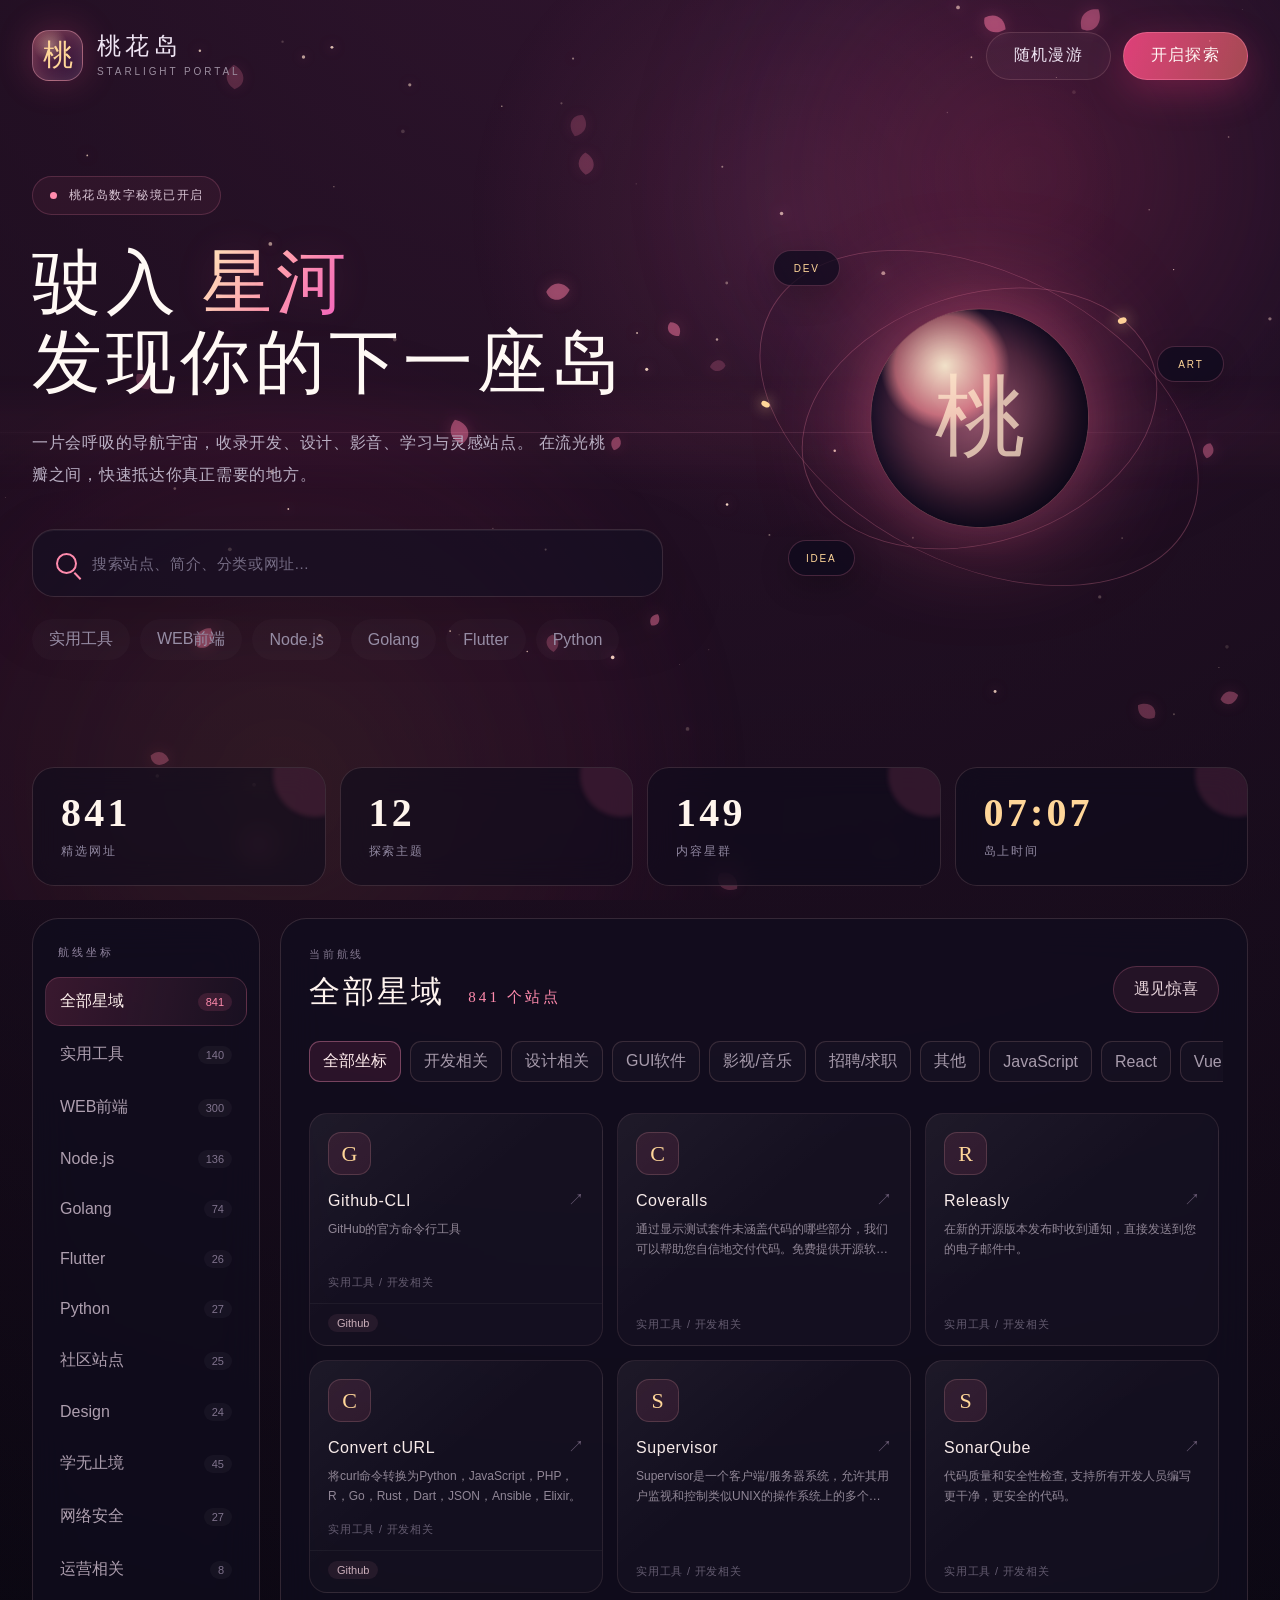
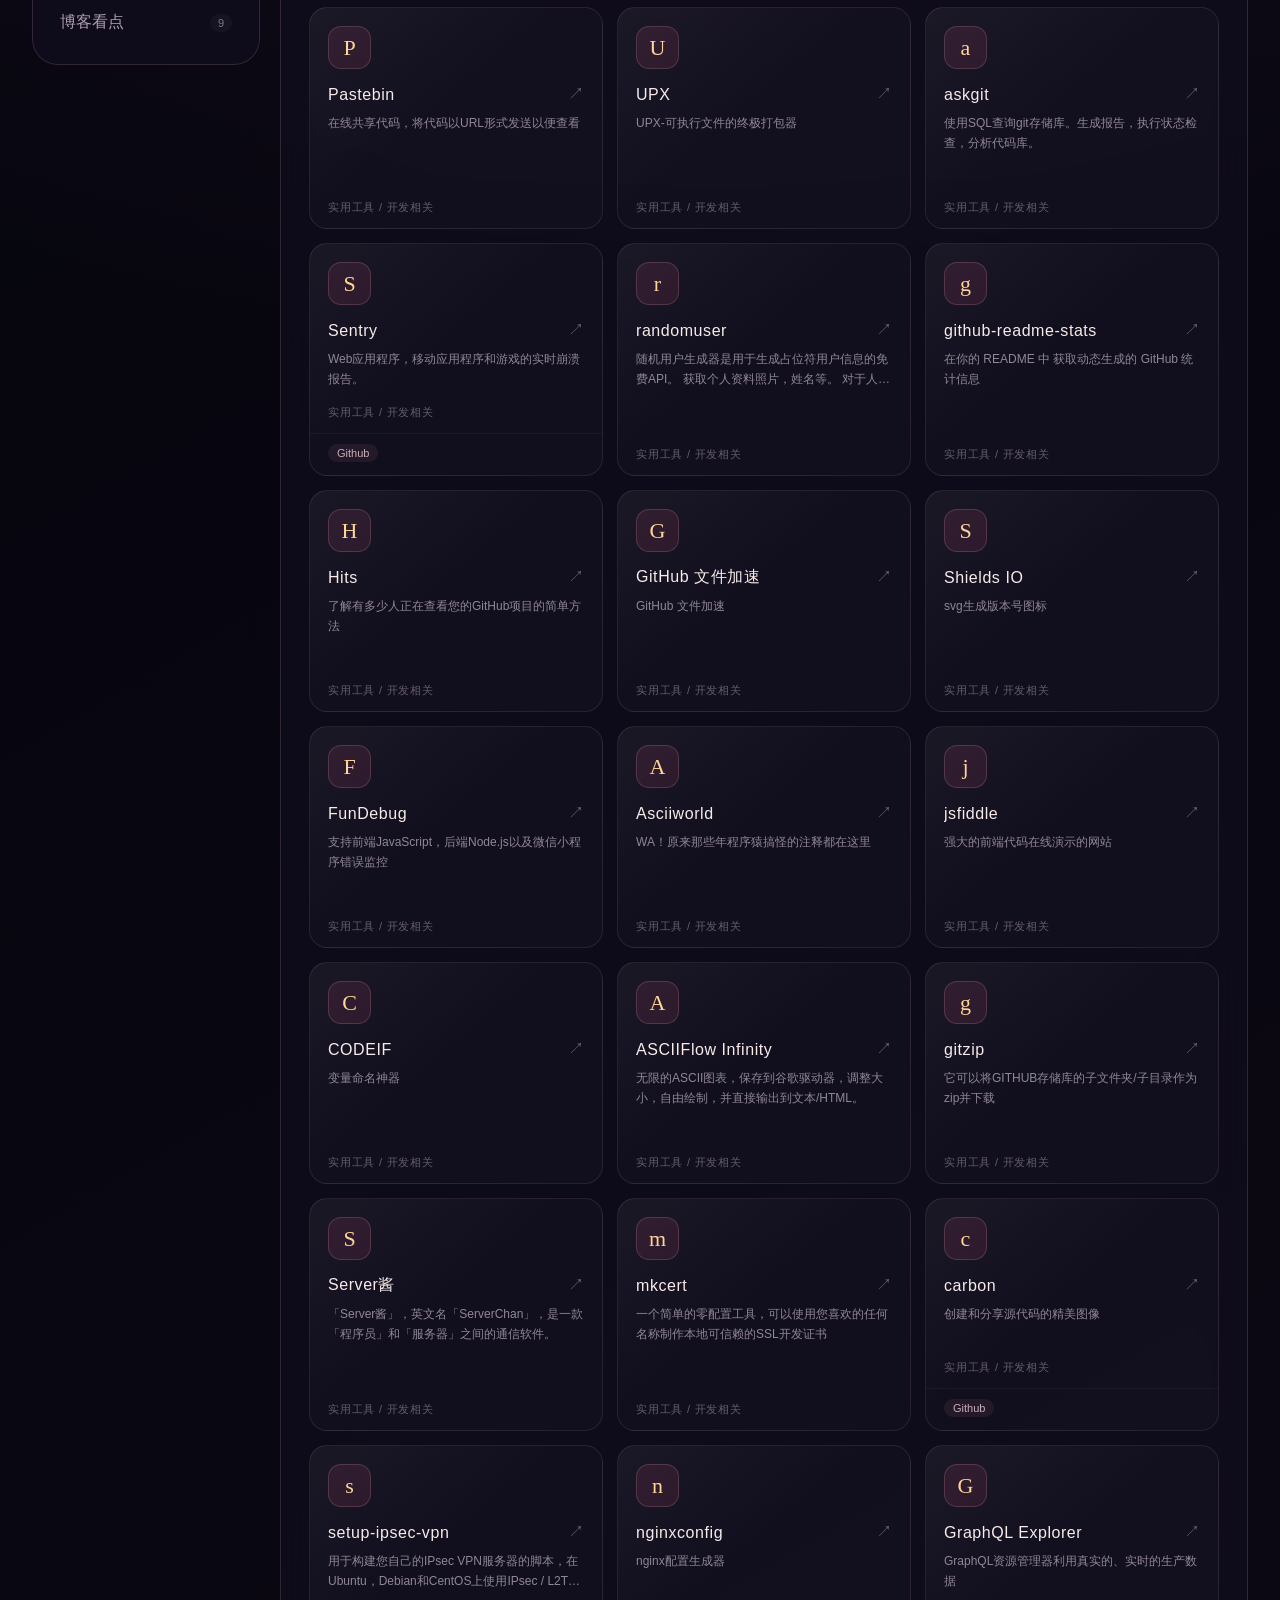
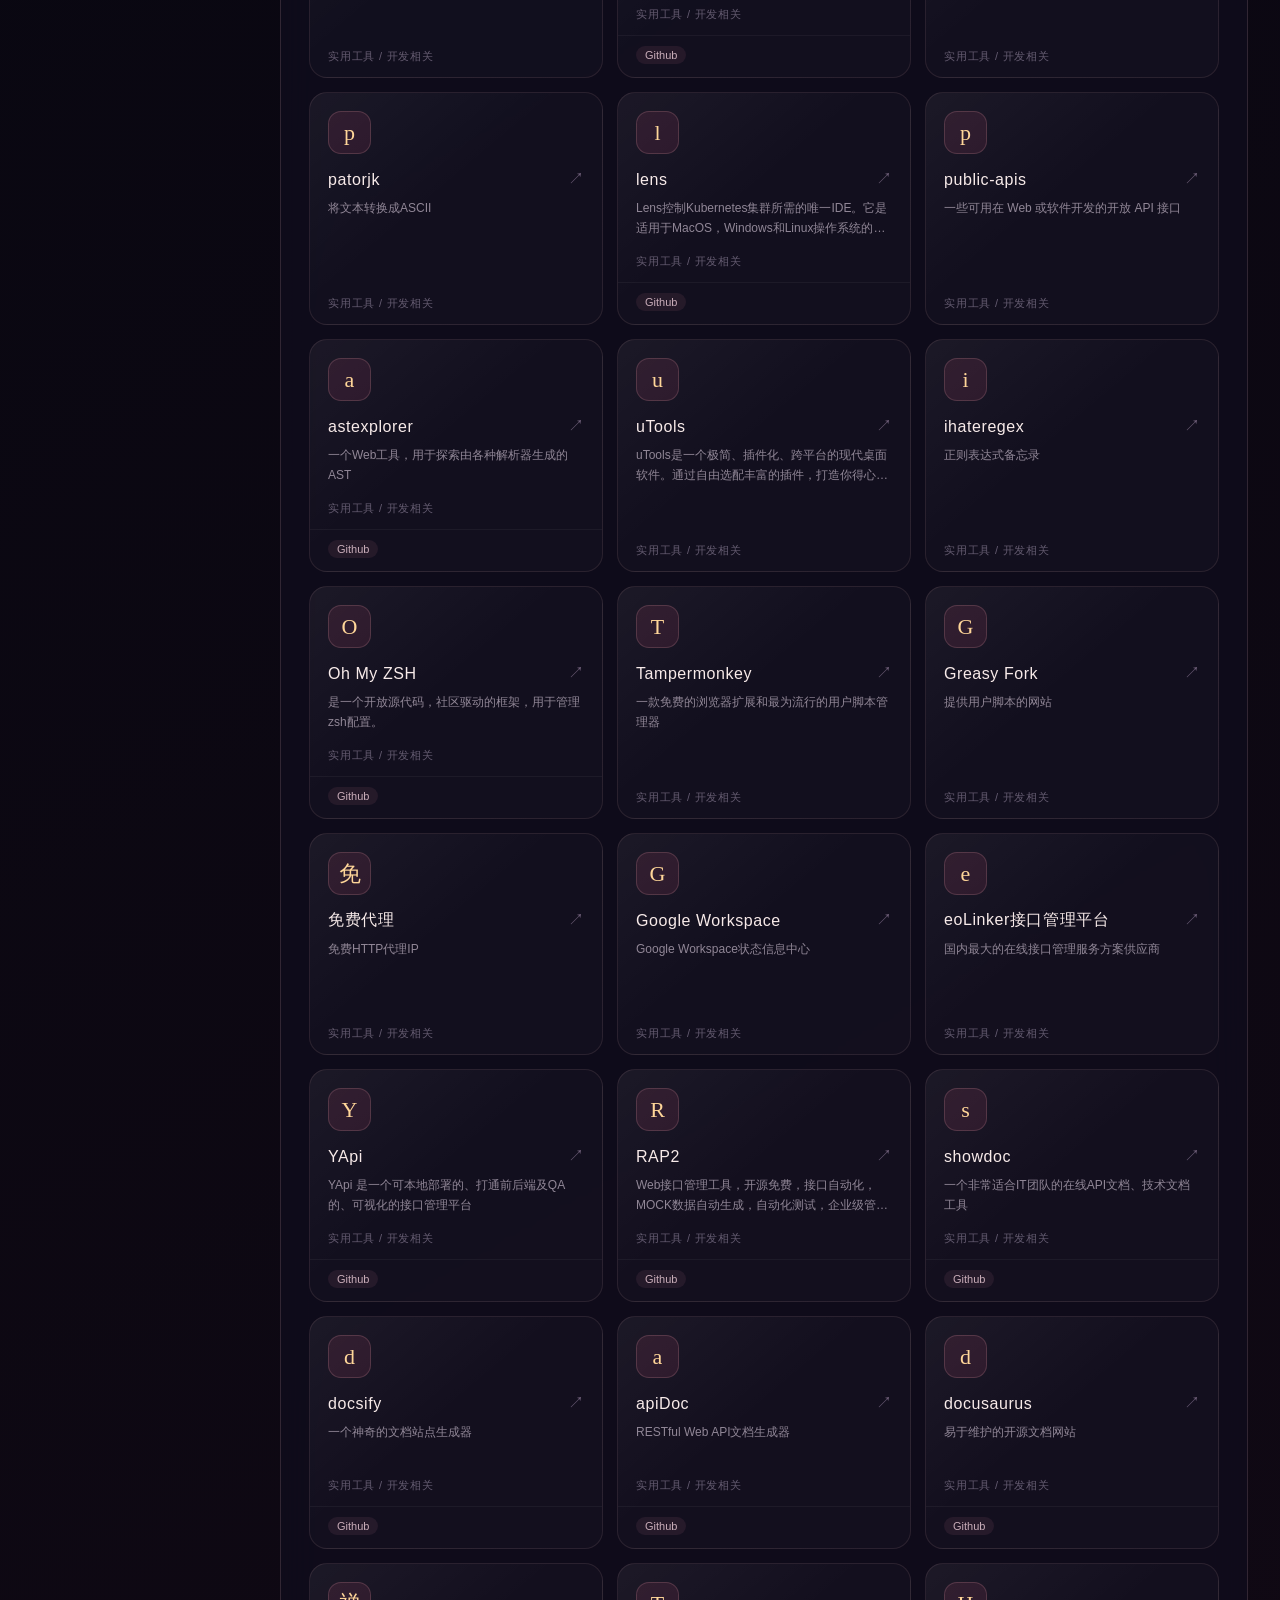
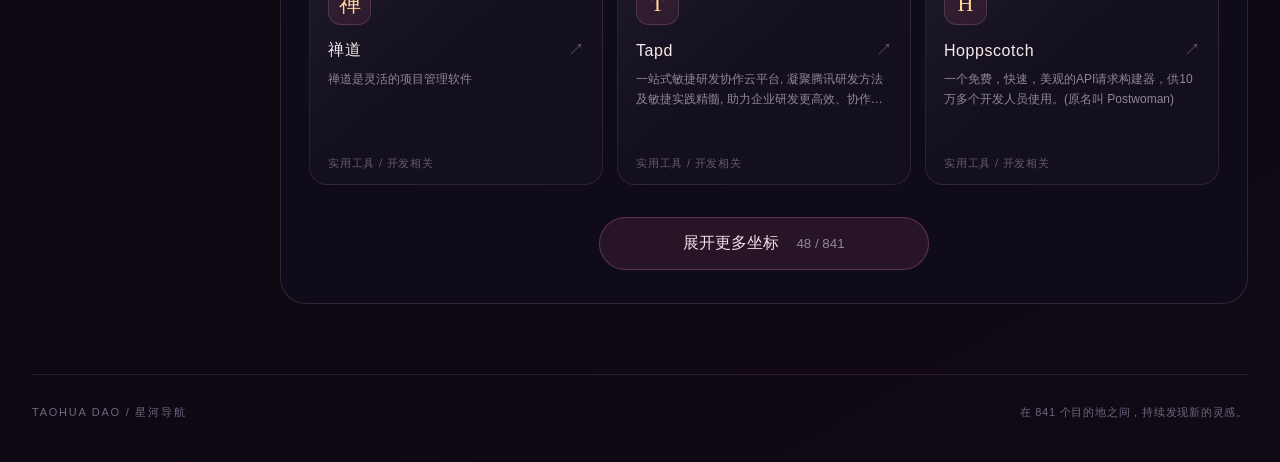
==== index.html @ 5e4d179e "deploy: publish immersive taohuadao portal" ====
<!doctype html>
<html lang="zh-CN" data-critters-container>
<head>
  <meta charset="utf-8">
  <base href="./">
  <meta http-equiv="X-UA-Compatible" content="IE=edge, chrome=1">
  <meta name="viewport" content="width=device-width, initial-scale=1, viewport-fit=cover">
  <meta name="theme-color" content="#080711">
  <meta name="author" content="Taohua Dao">
  
  <!-- https://github.com/xjh22222228/nav -->
  <title>桃花岛 | 星河导航</title>
  <meta name="description" content="桃花岛星河导航，穿行于精选工具、设计灵感、学习资源与数字生活目的地。">
  <meta name="keywords" content="桃花岛,导航,开发工具,设计资源,学习资源,网址收藏">
  <link rel="icon" href="assets/logo.png">
  <link rel="apple-touch-icon" href="assets/logo.png">
  
  <!-- nav.headerContent -->
<style>:root{--ink:#080711;--ink-deep:#04040b;--panel:rgba(16, 13, 31, .7);--panel-bright:rgba(29, 19, 47, .76);--line:rgba(255, 193, 191, .15);--line-bright:rgba(255, 154, 190, .36);--peach:#ff8bad;--peach-hot:#ff4f92;--gold:#ffd699;--mist:#efe5f4;--quiet:#a9a2b8;--cursor-x:62%;--cursor-y:24%}*{box-sizing:border-box;margin:0;padding:0;-webkit-tap-highlight-color:transparent}html{background:var(--ink);scroll-behavior:smooth;-webkit-text-size-adjust:100%}body{min-width:320px;min-height:100vh;overflow-x:hidden;color:var(--mist);background:radial-gradient(circle at 50% -5%,#31152f 0%,transparent 40%),linear-gradient(150deg,var(--ink-deep),var(--ink) 44%,#110914);font-family:Noto Sans SC,Source Han Sans SC,PingFang SC,Microsoft YaHei,sans-serif;-webkit-font-smoothing:antialiased;-moz-osx-font-smoothing:grayscale}body:before{content:"";z-index:0;position:fixed;inset:0;pointer-events:none;background:radial-gradient(480px circle at var(--cursor-x) var(--cursor-y),rgba(255,106,164,.12),transparent 68%);transition:background-position .12s linear}a{color:inherit;text-decoration:none}a:focus-visible{outline:2px solid var(--peach);outline-offset:3px}app-xiejiahe{display:block}.boot-screen{position:fixed;inset:0;display:grid;place-content:center;gap:22px;text-align:center;color:var(--quiet);background:var(--ink)}.boot-orbit{width:62px;height:62px;margin:auto;border:1px solid rgba(255,139,173,.25);border-top-color:var(--peach);border-radius:50%;animation:revolve 1.2s linear infinite}@keyframes revolve{to{transform:rotate(360deg)}}@media (prefers-reduced-motion: reduce){*,*:before,*:after{scroll-behavior:auto!important;animation-duration:.001ms!important;animation-iteration-count:1!important;transition-duration:.001ms!important}}</style><link rel="stylesheet" href="styles.9b6fb2ff879ca05e.css" media="print" onload="this.media='all'"><noscript><link rel="stylesheet" href="styles.9b6fb2ff879ca05e.css"></noscript></head>
<body>
  <app-xiejiahe>
    <div class="boot-screen">
      <span class="boot-orbit"></span>
      <p>正在抵达桃花岛...</p>
    </div>
    <style>
  @keyframes r {
    0% { transform: rotate(0deg); } 100% { transform: rotate(45deg); }
  }
  svg.gear {
    margin-bottom: 15px;
    animation: r .5s infinite linear;
  }
</style>
<div style="position: fixed;top: 0;left: 0;right: 0;bottom: 0;text-align: center;display: flex;justify-content: center;align-items: center;font-size: 14px; flex-direction: column;background: linear-gradient(45deg,#222428,#444856);">
  <svg class="gear" style="width:64px" xmlns="http://www.w3.org/2000/svg" viewBox="0 0 100 100"><path id="p" fill="#fdb" d="M94.1 58.8c.6-2.8.9-5.8.9-8.8s-.3-6-.9-8.8l-11.7-.4c-.7-2.6-1.7-5-3-7.3l8-8.5c-3.3-4.9-7.5-9.2-12.5-12.5l-8.5 8c-2.3-1.3-4.7-2.3-7.3-3l-.3-11.6C56 5.3 53 5 50 5s-6 .3-8.8.9l-.4 11.7c-2.6.7-5 1.7-7.3 3l-8.5-8c-4.9 3.3-9.2 7.5-12.5 12.5l8 8.5c-1.3 2.3-2.3 4.7-3 7.3l-11.6.3C5.3 44 5 47 5 50s.3 6 .9 8.8l11.7.4c.7 2.6 1.7 5 3 7.3l-8 8.5c3.3 4.9 7.5 9.2 12.5 12.5l8.5-8c2.3 1.3 4.7 2.3 7.3 3l.4 11.7c2.7.5 5.7.8 8.7.8s6-.3 8.8-.9l.4-11.7c2.6-.7 5-1.7 7.3-3l8.5 8c4.9-3.3 9.2-7.5 12.5-12.5l-8-8.5c1.3-2.3 2.3-4.7 3-7.3l11.6-.3zM50 66.9c-9.3 0-16.9-7.6-16.9-16.9S40.7 33.1 50 33.1 66.9 40.7 66.9 50 59.3 66.9 50 66.9z"/></svg>
  <div style="color:#6c757d;font-size: 18px;">Loading...</div>
</div>
  </app-xiejiahe>

  <!-- nav.script -->
  
<div data-url="https://github.com/xjh22222228/nav" style="z-index:-1;position:fixed;top:-10000vh;left:-10000vh;">
<h3>Github-CLI</h3><img data-src="https://github.githubassets.com/favicons/favicon.svg" alt="undefined"><p>GitHub的官方命令行工具</p><a href="https://cli.github.com/"></a><a href="https://github.com/cli/cli"></a><h3>Coveralls</h3><img data-src="https://coveralls.io/favicon.png" alt="undefined"><p>通过显示测试套件未涵盖代码的哪些部分，我们可以帮助您自信地交付代码。免费提供开源软件库</p><a href="https://coveralls.io/"></a><h3>Releasly</h3><p>在新的开源版本发布时收到通知，直接发送到您的电子邮件中。</p><a href="https://www.releasly.co/"></a><h3>Convert cURL</h3><p>将curl命令转换为Python，JavaScript，PHP，R，Go，Rust，Dart，JSON，Ansible，Elixir。</p><a href="https://curl.trillworks.com/"></a><a href="https://github.com/NickCarneiro/curlconverter"></a><h3>Supervisor</h3><p>Supervisor是一个客户端/服务器系统，允许其用户监视和控制类似UNIX的操作系统上的多个进程。</p><a href="http://supervisord.org/"></a><h3>SonarQube</h3><img data-src="https://www.sonarqube.org/favicon-152.png" alt="undefined"><p>代码质量和安全性检查, 支持所有开发人员编写更干净，更安全的代码。</p><a href="https://www.sonarqube.org/"></a><h3>Pastebin</h3><img data-src="https://paste.ubuntu.com/favicon.ico" alt="undefined"><p>在线共享代码，将代码以URL形式发送以便查看</p><a href="https://paste.ubuntu.com/"></a><h3>UPX</h3><img data-src="https://avatars2.githubusercontent.com/u/30217756?s=200&amp;v=4" alt="undefined"><p>UPX-可执行文件的终极打包器</p><a href="https://github.com/upx/upx"></a><h3>askgit</h3><img data-src="https://avatars2.githubusercontent.com/u/30217756?s=200&amp;v=4" alt="undefined"><p>使用SQL查询git存储库。生成报告，执行状态检查，分析代码库。</p><a href="https://github.com/augmentable-dev/askgit"></a><h3>Sentry</h3><img data-src="https://avatars3.githubusercontent.com/u/1396951?s=200&amp;v=4" alt="undefined"><p>Web应用程序，移动应用程序和游戏的实时崩溃报告。</p><a href="https://sentry.io/"></a><a href="https://github.com/getsentry"></a><h3>randomuser</h3><img data-src="https://randomuser.me/favicon.ico" alt="undefined"><p>随机用户生成器是用于生成占位符用户信息的免费API。 获取个人资料照片，姓名等。 对于人们来说，就像Lorem Ipsum。</p><a href="https://randomuser.me/"></a><h3>github-readme-stats</h3><img data-src="https://camo.githubusercontent.com/ebfdd465daa90626d0ab0d0fddc0e457c942a392/68747470733a2f2f7265732e636c6f7564696e6172792e636f6d2f616e7572616768617a72612f696d6167652f75706c6f61642f76313539343930383234322f6c6f676f5f636373776d652e737667" alt="undefined"><p>在你的 README 中 获取动态生成的 GitHub 统计信息</p><a href="https://github.com/anuraghazra/github-readme-stats/blob/master/readme_cn.md"></a><h3>Hits</h3><img data-src="https://i.imgur.com/zBEQq4w.png" alt="undefined"><p>了解有多少人正在查看您的GitHub项目的简单方法</p><a href="http://hits.dwyl.io/"></a><h3>GitHub 文件加速</h3><p>GitHub 文件加速</p><a href="https://shrill-pond-3e81.hunsh.workers.dev/"></a><h3>Shields IO</h3><p>svg生成版本号图标</p><a href="https://shields.io/"></a><h3>FunDebug</h3><img data-src="https://www.fundebug.com/favicon.ico" alt="undefined"><p>支持前端JavaScript，后端Node.js以及微信小程序错误监控</p><a href="https://www.fundebug.com/"></a><h3>Asciiworld</h3><img data-src="http://www.asciiworld.com/favicon.ico" alt="undefined"><p>WA！原来那些年程序猿搞怪的注释都在这里</p><a href="http://www.asciiworld.com/"></a><h3>jsfiddle</h3><img data-src="https://jsfiddle.net/img/favicon.png" alt="undefined"><p>强大的前端代码在线演示的网站</p><a href="http://jsfiddle.net/"></a><h3>CODEIF</h3><img data-src="https://user-images.githubusercontent.com/799578/50462941-8075fe80-09c3-11e9-89e7-af0cb7991406.png" alt="undefined"><p>变量命名神器</p><a href="https://unbug.github.io/codelf/"></a><h3>ASCIIFlow Infinity</h3><img data-src="http://asciiflow.com/images/favicon.png" alt="undefined"><p>无限的ASCII图表，保存到谷歌驱动器，调整大小，自由绘制，并直接输出到文本/HTML。</p><a href="http://asciiflow.com/"></a><h3>gitzip</h3><img data-src="https://kinolien.github.io/gitzip/images/gitzip.png" alt="undefined"><p>它可以将GITHUB存储库的子文件夹/子目录作为zip并下载</p><a href="https://kinolien.github.io/gitzip/"></a><h3>Server酱</h3><img data-src="http://sc.ftqq.com/static/image/favlogo.png" alt="undefined"><p>「Server酱」，英文名「ServerChan」，是一款「程序员」和「服务器」之间的通信软件。</p><a href="http://sc.ftqq.com"></a><h3>mkcert</h3><p>一个简单的零配置工具，可以使用您喜欢的任何名称制作本地可信赖的SSL开发证书</p><a href="https://github.com/FiloSottile/mkcert"></a><h3>carbon</h3><img data-src="https://carbon.now.sh/favicon.ico" alt="undefined"><p>创建和分享源代码的精美图像</p><a href="https://carbon.now.sh"></a><a href="https://github.com/dawnlabs/carbon"></a><h3>setup-ipsec-vpn</h3><p>用于构建您自己的IPsec VPN服务器的脚本，在Ubuntu，Debian和CentOS上使用IPsec / L2TP和Cisco IPsec</p><a href="https://github.com/hwdsl2/setup-ipsec-vpn"></a><h3>nginxconfig</h3><img data-src="https://www.digitalocean.com/favicon.ico" alt="undefined"><p>nginx配置生成器</p><a href="https://www.digitalocean.com/community/tools/nginx#?"></a><a href="https://github.com/digitalocean/nginxconfig.io"></a><h3>GraphQL Explorer</h3><p>GraphQL资源管理器利用真实的、实时的生产数据</p><a href="https://developer.github.com/v4/explorer/"></a><h3>patorjk</h3><p>将文本转换成ASCII</p><a href="http://patorjk.com/software/taag/#p=display&amp;f=Graffiti&amp;t=xiejiahe"></a><h3>lens</h3><img data-src="https://avatars0.githubusercontent.com/u/62133242?s=200&amp;v=4" alt="undefined"><p>Lens控制Kubernetes集群所需的唯一IDE。它是适用于MacOS，Windows和Linux操作系统的独立应用程序。它是开源的，免费的。</p><a href="https://k8slens.dev/"></a><a href="https://github.com/lensapp/lens"></a><h3>public-apis</h3><p>一些可用在 Web 或软件开发的开放 API 接口</p><a href="https://github.com/public-apis/public-apis"></a><h3>astexplorer</h3><img data-src="https://astexplorer.net/favicon.png" alt="undefined"><p>一个Web工具，用于探索由各种解析器生成的AST</p><a href="https://astexplorer.net/"></a><a href="https://github.com/fkling/astexplorer"></a><h3>uTools</h3><img data-src="http://www.u.tools/assets/img/brand/favicon.png" alt="undefined"><p>uTools是一个极简、插件化、跨平台的现代桌面软件。通过自由选配丰富的插件，打造你得心应手的工具集合</p><a href="http://www.u.tools/"></a><h3>ihateregex</h3><img data-src="https://ihateregex.io/favicon.ico" alt="undefined"><p>正则表达式备忘录</p><a href="https://ihateregex.io/"></a><h3>Oh My ZSH</h3><img data-src="https://avatars3.githubusercontent.com/u/22552083?s=200&amp;v=4" alt="undefined"><p>是一个开放源代码，社区驱动的框架，用于管理zsh配置。</p><a href="https://ohmyz.sh/"></a><a href="https://github.com/ohmyzsh"></a><h3>Tampermonkey</h3><img data-src="https://tampermonkey.freetls.fastly.net/images/icon144.png" alt="undefined"><p>一款免费的浏览器扩展和最为流行的用户脚本管理器</p><a href="https://www.tampermonkey.net/"></a><h3>Greasy Fork</h3><p>提供用户脚本的网站</p><a href="https://greasyfork.org/zh-CN"></a><h3>免费代理</h3><img data-src="https://img.kuaidaili.com/img/favicon.ico?v=3" alt="undefined"><p>免费HTTP代理IP</p><a href="https://www.kuaidaili.com/free/inha/1/"></a><h3>Google Workspace</h3><img data-src="https://avatars2.githubusercontent.com/u/1342004?s=200&amp;v=4" alt="undefined"><p>Google Workspace状态信息中心</p><a href="https://www.google.com/appsstatus#hl=en&amp;v=status"></a><h3>开发神器</h3><p>桃花岛星河导航，穿行于精选工具、设计灵感、学习资源与数字生活目的地。</p><a href="https://github.com/imherro/taohuadao"></a><h3>eoLinker接口管理平台</h3><img data-src="https://www.eolinker.com/assets/images/favicon.ico" alt="undefined"><p>国内最大的在线接口管理服务方案供应商</p><a href="https://www.eolinker.com/"></a><h3>YApi</h3><img data-src="https://avatars2.githubusercontent.com/u/19645609?s=200&amp;v=4" alt="undefined"><p>YApi 是一个可本地部署的、打通前后端及QA的、可视化的接口管理平台</p><a href="https://yapi.baidu.com/"></a><a href="https://github.com/YMFE/yapi"></a><h3>RAP2</h3><img data-src="http://rap2.taobao.org/favicon.png" alt="undefined"><p>Web接口管理工具，开源免费，接口自动化，MOCK数据自动生成，自动化测试，企业级管理。阿里妈妈MUX团队出品</p><a href="http://rap2.taobao.org/"></a><a href="https://github.com/thx/rap2-delos"></a><h3>showdoc</h3><img data-src="https://www.showdoc.cc/static/logo/b_64.png" alt="undefined"><p>一个非常适合IT团队的在线API文档、技术文档工具</p><a href="https://www.showdoc.cc/"></a><a href="https://github.com/star7th/showdoc"></a><h3>docsify</h3><img data-src="https://avatars3.githubusercontent.com/u/40133106?s=200&amp;v=4" alt="undefined"><p>一个神奇的文档站点生成器</p><a href="https://docsify.js.org"></a><a href="https://github.com/docsifyjs/docsify"></a><h3>apiDoc</h3><img data-src="https://avatars2.githubusercontent.com/u/4103663?s=200&amp;v=4" alt="undefined"><p>RESTful Web API文档生成器</p><a href="http://apidocjs.com"></a><a href="https://github.com/apidoc/apidoc"></a><h3>docusaurus</h3><img data-src="https://avatars2.githubusercontent.com/u/69631?s=200&amp;v=4" alt="undefined"><p>易于维护的开源文档网站</p><a href="https://docusaurus.io/"></a><a href="https://github.com/facebook/docusaurus"></a><h3>禅道</h3><img data-src="https://www.zentao.net/favicon.ico" alt="undefined"><p>禅道是灵活的项目管理软件</p><a href="https://www.zentao.net/"></a><h3>Tapd</h3><img data-src="https://www.tapd.cn/favicon.ico" alt="undefined"><p>一站式敏捷研发协作云平台, 凝聚腾讯研发方法及敏捷实践精髓, 助力企业研发更高效、协作更敏捷</p><a href="https://www.tapd.cn/"></a><h3>Hoppscotch</h3><img data-src="https://avatars2.githubusercontent.com/u/56705483?s=200&amp;v=4" alt="undefined"><p>一个免费，快速，美观的API请求构建器，供10万多个开发人员使用。(原名叫 Postwoman)</p><a href="https://hoppscotch.io/"></a><h3>接口/开发文档管理</h3><p>桃花岛星河导航，穿行于精选工具、设计灵感、学习资源与数字生活目的地。</p><a href="https://github.com/imherro/taohuadao"></a><h3>Sunny-Ngrok</h3><p>一条命令解决的外网访问内网问题，无需任何配置，下载客户端之后直接一条命令让外网访问您的内网不再是距离</p><a href="https://www.ngrok.cc/"></a><h3>frp</h3><p>一个快速反向代理，可帮助您将NAT或防火墙后面的本地服务器暴露给Internet。</p><a href="https://github.com/fatedier/frp"></a><h3>zan-proxy</h3><img data-src="https://avatars2.githubusercontent.com/u/11404085?s=200&amp;v=4" alt="undefined"><p>本地代码调试线上页面，环境再也不是问题</p><a href="https://youzan.github.io/zan-proxy/"></a><a href="https://github.com/youzan/zan-proxy"></a><h3>ngrok</h3><img data-src="https://ngrok.com/static/img/favicon.png" alt="undefined"><p>ngrok是一个反向代理，通过在公共的端点和本地运行的 Web 服务器之间建立一个安全的通道。ngrok可捕获和分析所有通道上的流量，便于后期分析和重放</p><a href="https://ngrok.com/"></a><a href="https://github.com/inconshreveable/ngrok"></a><h3>内网穿透/代理</h3><p>桃花岛星河导航，穿行于精选工具、设计灵感、学习资源与数字生活目的地。</p><a href="https://github.com/imherro/taohuadao"></a><h3>查MD5</h3><img data-src="http://www.chamd5.org/favicon.ico" alt="undefined"><p>MD5在线解密|md5在线破解|批量破解md5网站</p><a href="http://www.cmd5.com/"></a><h3>JSON Web Tokens</h3><img data-src="https://jwt.io/img/favicon/apple-icon-76x76.png" alt="undefined"><p>jwt 在线解码</p><a href="https://jwt.io/"></a><h3>base64</h3><img data-src="http://www.xpcha.com/favicon.ico" alt="undefined"><p>base64在线解码编码</p><a href="http://base64.xpcha.com/"></a><h3>编码/解码</h3><p>桃花岛星河导航，穿行于精选工具、设计灵感、学习资源与数字生活目的地。</p><a href="https://github.com/imherro/taohuadao"></a><h3>ipify</h3><img data-src="https://www.ipify.org/static/images/favicon-96x96.png" alt="undefined"><p>一个简单的公共IP地址API</p><a href="https://www.ipify.org/"></a><h3>归属地查询</h3><p>淘宝免费归属地查询</p><a href="https://tcc.taobao.com/cc/json/mobile_tel_segment.htm?tel=13333333333"></a><h3>免费公开API</h3><p>桃花岛星河导航，穿行于精选工具、设计灵感、学习资源与数字生活目的地。</p><a href="https://github.com/imherro/taohuadao"></a><h3>开发相关</h3><p>桃花岛星河导航，穿行于精选工具、设计灵感、学习资源与数字生活目的地。</p><a href="https://github.com/imherro/taohuadao"></a><h3>draw</h3><img data-src="https://www.draw.io/images/apple-touch-icon.png" alt="undefined"><p>免费的在线图表软件，用于制作流程图、流程图、组织图、UML、ER和网络图</p><a href="https://www.draw.io/"></a><h3>ProcessOn</h3><img data-src="https://www.processon.com/favicon.ico" alt="undefined"><p>免费在线作图工具,UML作图,UI界面原型设计,iOS原型设计,BPMN,流程图,思维导图,多人协作绘图</p><a href="https://www.processon.com/"></a><h3>蓝湖</h3><img data-src="https://lhcdn.lanhuapp.com/web/static/favicon.ico" alt="undefined"><p>蓝湖是一款设计图共享平台,帮助互联网团队管理设计图</p><a href="https://lanhuapp.com/"></a><h3>Zeplin</h3><img data-src="https://zeplin.io/img/favicon/228x228.png" alt="undefined"><p>为设计师和前端而生的协作应用</p><a href="https://zeplin.io/"></a><h3>幕布</h3><img data-src="https://mubu.com/favicon.ico" alt="undefined"><p>极简大纲笔记 | 一键生成思维导图</p><a href="https://mubu.com/"></a><h3>声享</h3><img data-src="https://p.ssl.qhimg.com/t01a54d9106629dda0e.png" alt="undefined"><p>在线制作 PPT，让分享更有价值</p><a href="https://ppt.baomitu.com/"></a><h3>墨刀</h3><img data-src="https://modao.cc/images/logo.png" alt="undefined"><p>原型设计工具，web原型设计工具，app原型设计工具</p><a href="https://modao.cc/features"></a><h3>小智LOGO</h3><img data-src="https://xzlogo.com/static/images/favicon-16x16.png?v2" alt="undefined"><p>LOGO在线制作神器 - 3分钟完成LOGO设计在线生成</p><a href="https://xzlogo.com/"></a><h3>创客贴</h3><img data-src="https://www.chuangkit.com/favicon.ico" alt="undefined"><p>一款简单易用、功能强大的线上图形设计工具</p><a href="https://www.chuangkit.com/"></a><h3>在线制作图表</h3><img data-src="https://cdn.jifo.co/favicon/favicon.ico" alt="undefined"><p>信息图表是一种易于使用的信息图表和图表制造商。创建和分享美丽的信息图表，在线报告和互动地图。在这里做你自己</p><a href="https://infogram.com/"></a><h3>CLIPPING MAGIC</h3><p>删除图像背景在线。使背景透明，白色等编辑，裁剪，旋转，固定颜色，添加阴影，一款在线抠图工具</p><a href="https://clippingmagic.com/"></a><h3>稿定抠图</h3><img data-src="https://koutu.gaoding.com/favicon.ico" alt="undefined"><p>稿定设计是一款专为淘宝店主、新媒体运营人员和修图爱好者打造的免费在线抠图工具。</p><a href="https://www.gaoding.com/koutu"></a><h3>UZER.ME</h3><img data-src="https://uzer.me/favicon.ico" alt="undefined"><p>超级应用空间致力于全生命周期的文档管理,无需安装,即可在线编辑Office, CAD,PS等任意格式文档,支持远程协作,全文检索,版本管理,权限管理,安全外发等.提高工作效率,降低安全风险</p><a href="https://uzer.me/index.html"></a><h3>launchaco</h3><img data-src="https://www.launchaco.com/static/favicon.ico" alt="undefined"><p>免费在线制作LOGO</p><a href="https://www.launchaco.com/logo"></a><h3>鹿班</h3><img data-src="https://g.alicdn.com/acca/resource/luban/image/favicon.png" alt="undefined"><p>鹿班 - 让设计更美好(阿里出品)</p><a href="https://luban.aliyun.com/"></a><h3>图片裁剪</h3><img data-src="https://www.yasuotu.com/favicon.ico" alt="undefined"><p>在线裁剪照片大小尺寸</p><a href="https://www.yasuotu.com/meditor"></a><h3>设计相关</h3><p>桃花岛星河导航，穿行于精选工具、设计灵感、学习资源与数字生活目的地。</p><a href="https://github.com/imherro/taohuadao"></a><h3>设计相关</h3><p>桃花岛星河导航，穿行于精选工具、设计灵感、学习资源与数字生活目的地。</p><a href="https://github.com/imherro/taohuadao"></a><h3>Bitwarden</h3><img data-src="https://bitwarden.com/images/icons/favicon-32x32.png" alt="undefined"><p>个人和企业在任何设备上存储，共享和保护敏感数据的最简单，最安全的方法</p><a href="https://bitwarden.com/"></a><h3>Typeora</h3><img data-src="https://typora.io/img/favicon-48.png" alt="undefined"><p>Typora是一款跨平台的最小Markdown编辑器，可为Markdown读者和作家提供无缝的体验</p><a href="https://typora.io/"></a><h3>iterm2</h3><img data-src="https://www.iterm2.com/favicon.ico" alt="undefined"><p>iTerm2是Terminal的替代品，是iTerm的后续产品</p><a href="https://www.iterm2.com/"></a><h3>Sourcetree</h3><img data-src="https://www.sourcetreeapp.com/assets/img/favicons/sourcetree/favicon-32x32.png" alt="undefined"><p>美丽的Git GUI中的简单性和强大功能</p><a href="https://www.sourcetreeapp.com/"></a><h3>charles</h3><img data-src="https://www.charlesproxy.com/static/img/icon.8b97278f.png" alt="undefined"><p>Charles是HTTP代理/ HTTP监视器/反向代理，使开发人员可以查看其计算机与Internet之间的所有HTTP和SSL / HTTPS通信。这包括请求，响应和HTTP标头（其中包含cookie和缓存信息）。</p><a href="https://www.charlesproxy.com/"></a><h3>Tunnelblick</h3><img data-src="https://tunnelblick.net/favicon.ico" alt="undefined"><p>适用于macOS的免费开源OpenVPN VPN客户端服务器软件。</p><a href="https://tunnelblick.net/"></a><h3>Keka</h3><img data-src="https://www.keka.io/img/Keka-120x120.png" alt="undefined"><p>macOS文件存档器, 储存更多，私密分享</p><a href="https://www.keka.io/"></a><h3>Kap</h3><img data-src="https://getkap.co/static/favicon/kap.ico" alt="undefined"><p>使用Web技术构建的开源屏幕录像机。</p><a href="https://getkap.co/"></a><h3>Vscode</h3><img data-src="https://code.visualstudio.com/apple-touch-icon.png" alt="undefined"><p>VScode是一款轻量级的编辑器，自由。 建立在开源上。 无处不在。</p><a href="https://code.visualstudio.com/"></a><h3>zenmap</h3><img data-src="https://nmap.org/shared/images/tiny-eyeicon.png" alt="undefined"><p>开源免费的网络发现工具，通过它能够找出网络上在线的主机，并测试主机上哪些端口处于监听状态，接着通过端口确定主机上运行的应用程序类型与版本信息，最后利用它还能侦测出操作系统的类型和版本</p><a href="https://nmap.org/zenmap/"></a><h3>obsproject</h3><img data-src="https://obsproject.com/favicon-32x32.png" alt="undefined"><p>免费和开源软件，用于视频录制和实时流。</p><a href="https://obsproject.com/"></a><h3>hyper</h3><img data-src="https://avatars1.githubusercontent.com/u/14985020?s=200&amp;v=4" alt="undefined"><p>基于WEB技术的终端</p><a href="https://hyper.is/"></a><a href="https://github.com/zeit/hyper"></a><h3>Listary</h3><img data-src="https://www.listary.com/wp-content/themes/listary5/images/favicon.ico" alt="undefined"><p>Listary是Windows的革命性搜索实用程序，它使休闲用户和高级用户都能快速找到文件并启动应用程序！</p><a href="https://www.listary.com/"></a><h3>GUI</h3><p>桃花岛星河导航，穿行于精选工具、设计灵感、学习资源与数字生活目的地。</p><a href="https://github.com/imherro/taohuadao"></a><h3>vmware</h3><img data-src="https://www.vmware.com/favicon.ico" alt="undefined"><p>利用VMware提供的软件定义的云，移动性，网络和安全解决方案来建立您的数字基础。</p><a href="https://www.vmware.com/"></a><h3>parallels</h3><img data-src="https://www.parallels.cn/typo3conf/ext/prls_theme/Resources/Public/theme/res/img/favicon/favicon.png" alt="undefined"><p>Mac和Windows虚拟化|管理Mac|VDI和RDS解决方案</p><a href="https://www.parallels.cn/"></a><h3>mumu Android模拟器</h3><img data-src="http://mumu.163.com/favicon.ico" alt="undefined"><p>网易MuMu[手游模拟器][安卓模拟器]</p><a href="http://mumu.163.com/"></a><h3>虚拟机</h3><p>桃花岛星河导航，穿行于精选工具、设计灵感、学习资源与数字生活目的地。</p><a href="https://github.com/imherro/taohuadao"></a><h3>DBeaver</h3><img data-src="https://avatars3.githubusercontent.com/u/34743864?s=200&amp;v=4" alt="undefined"><p>适用于开发人员，数据库管理员，分析师和所有需要使用数据库的人员的免费的多平台数据库工具。支持所有流行的数据库：MySQL，PostgreSQL，SQLite，Oracle，DB2，SQL Server，Sybase，MS Access，Teradata，Firebird，Apache Hive，Phoenix，Presto等</p><a href="https://dbeaver.io/"></a><a href="https://github.com/dbeaver/dbeaver"></a><h3>RedisDesktopManager</h3><img data-src="https://redisdesktop.com/static/css/favicon.png" alt="undefined"><p>Redis Desktop Manager（又名RDM）—是用于Windows，Linux，MacOS和iPadOS的快速Redis数据库管理应用程序。</p><a href="https://redisdesktop.com/"></a><a href="https://github.com/uglide/RedisDesktopManager"></a><h3>Sequel Pro</h3><img data-src="https://sequelpro.com/favicon/favicon-32x32.png" alt="undefined"><p>Sequel Pro是一个快速，易于使用的Mac数据库管理应用程序，用于处理MySQL数据库。</p><a href="https://www.sequelpro.com/"></a><h3>Robo 3T</h3><img data-src="https://robomongo.org/static/favicon-11ace079.ico" alt="undefined"><p>一个现代，强大且由社区驱动的MongoDB管理工具</p><a href="https://robomongo.org/"></a><h3>DataGrip</h3><img data-src="https://www.jetbrains.com/favicon-32x32.png" alt="undefined"><p>jetbrains出品的数据库管理系统</p><a href="https://www.jetbrains.com/datagrip/"></a><h3>tableplus</h3><img data-src="https://tableplus.com/resources/favicons/apple-icon-57x57.png" alt="undefined"><p>用于关系数据库的现代，本地且友好的GUI工具：MySQL，PostgreSQL，SQLite等</p><a href="https://tableplus.com/"></a><h3>数据库</h3><p>桃花岛星河导航，穿行于精选工具、设计灵感、学习资源与数字生活目的地。</p><a href="https://github.com/imherro/taohuadao"></a><h3>TeamViewer</h3><img data-src="https://www.teamviewer.cn/wp-content/themes/tv-wordpress-theme/dist/media/favicon.png" alt="undefined"><p>TeamViewer远程连接控制软件是一款随时随地连接到远程桌面电脑、移动设备及Iot,让远程连接过程更加的快速和安全,轻松实现对文件、网络及程序的实时支持或访问。</p><a href="https://www.teamviewer.cn/"></a><h3>向日葵</h3><img data-src="https://sunlogin.oray.com/favicon.ico" alt="undefined"><p>向日葵远程控制软件是一款免费的集远程控制电脑手机、远程桌面连接、远程开机、远程管理、支持内网穿透的一体化远程控制管理工具软件</p><a href="https://sunlogin.oray.com/"></a><h3>远程控制</h3><p>桃花岛星河导航，穿行于精选工具、设计灵感、学习资源与数字生活目的地。</p><a href="https://github.com/imherro/taohuadao"></a><h3>v2ray</h3><img data-src="https://avatars0.githubusercontent.com/u/14110142?s=200&amp;v=4" alt="undefined"><p>用于构建代理绕过网络限制的平台。</p><a href="https://github.com/v2ray/v2ray-core"></a><h3>clash</h3><img data-src="https://github.com/Dreamacro/clash/raw/master/docs/logo.png" alt="undefined"><p>Go中基于规则的隧道</p><a href="https://github.com/Dreamacro/clash"></a><h3>飞机场</h3><p>桃花岛星河导航，穿行于精选工具、设计灵感、学习资源与数字生活目的地。</p><a href="https://github.com/imherro/taohuadao"></a><h3>GUI软件</h3><p>桃花岛星河导航，穿行于精选工具、设计灵感、学习资源与数字生活目的地。</p><a href="https://github.com/imherro/taohuadao"></a><h3>哔哩哔哩</h3><img data-src="https://www.bilibili.com/favicon.ico" alt="undefined"><p>国内知名的视频弹幕网站，这里有最及时的动漫新番，最棒的ACG氛围，最有创意的Up主</p><a href="https://www.bilibili.com/"></a><h3>爱奇艺</h3><img data-src="https://www.iqiyipic.com/common/images/PCW-114x114.png" alt="undefined"><p>拥有海量、优质、高清的网络视频的大型视频网站，专业的网络视频播放平台</p><a href="https://www.iqiyi.com/"></a><h3>Youtube</h3><img data-src="https://www.youtube.com/favicon.ico" alt="undefined"><p>全球最大的视频网站</p><a href="https://www.youtube.com/"></a><h3>斗鱼</h3><img data-src="https://www.douyu.com/favicon.ico" alt="undefined"><p>斗鱼 - 每个人的直播平台</p><a href="https://www.douyu.com/"></a><h3>疯狂影视搜索</h3><img data-src="https://cdn.jsdelivr.net/gh/txxxjs/fk/ifkdy/2020-03-16/favicon.ico" alt="undefined"><p>疯狂影视搜索是一款全能影视搜索引擎，帮你找到最新影视资源，一站拥有无尽影视资源</p><a href="http://ifkdy.com/"></a><h3>全民vip视频在线解析</h3><img data-src="http://www.qmaile.com/favicon.ico" alt="undefined"><p>免费全网VIP视频会员免广告看电影！优酷vip解析，爱奇艺vip解析，腾讯vip解析，乐视vip解析，芒果vip解析</p><a href="http://www.qmaile.com/"></a><h3>蜜蜂剪辑</h3><img data-src="https://qncdnimg.aoscdn.com/local/beecut.cn/img/favicon.png" alt="undefined"><p>免费在线视频剪辑、视频制作、视频剪切、视频转gif等实用功能</p><a href="https://beecut.cn/online-video-editor"></a><h3>kk高清影院</h3><p>kk高清影院,1080p电影下载,高清电影迅雷下载,免费高清电影网</p><a href="http://www.kk3.tv/"></a><h3>影视</h3><p>桃花岛星河导航，穿行于精选工具、设计灵感、学习资源与数字生活目的地。</p><a href="https://github.com/imherro/taohuadao"></a><h3>自由的音乐</h3><p>自由的音乐是一个免费试听并下载全网音乐的网站</p><a href="https://www.tikitiki.cn/"></a><h3>音乐</h3><p>桃花岛星河导航，穿行于精选工具、设计灵感、学习资源与数字生活目的地。</p><a href="https://github.com/imherro/taohuadao"></a><h3>影视/音乐</h3><p>桃花岛星河导航，穿行于精选工具、设计灵感、学习资源与数字生活目的地。</p><a href="https://github.com/imherro/taohuadao"></a><h3>智联招聘</h3><img data-src="https://www.zhaopin.com/favicon.ico" alt="undefined"><p>智联招聘，更懂你的价值</p><a href="https://www.zhaopin.com/"></a><h3>前程无忧</h3><img data-src="https://www.51job.com/favicon.ico" alt="undefined"><p>招聘网,人才网,求职,找工作</p><a href="https://www.51job.com/"></a><h3>BOSS直聘</h3><img data-src="https://www.zhipin.com/favicon.ico" alt="undefined"><p>BOSS直聘是权威领先的招聘网，开启人才网招聘求职新时代，让求职者与Boss直接开聊、加快面试、即时反馈，找工作就来BOSS直聘和Boss开聊吧</p><a href="https://www.zhipin.com"></a><h3>招聘/求职</h3><p>桃花岛星河导航，穿行于精选工具、设计灵感、学习资源与数字生活目的地。</p><a href="https://github.com/imherro/taohuadao"></a><h3>ResumeSample</h3><p>程序员简历模板系列, WEB/IOS/Android/C++/node等以及通用程序员简历模板</p><a href="https://github.com/geekcompany/ResumeSample"></a><h3>程序员找工作黑名单</h3><img data-src="http://coder.shengxinjing.cn/logo.ico" alt="undefined"><p>有些事情，应该被记住</p><a href="http://coder.shengxinjing.cn/"></a><a href="https://github.com/shengxinjing/programmer-job-blacklist"></a><h3>看准网</h3><img data-src="https://www.kanzhun.com/favicon.ico" alt="undefined"><p>看准网★中国领先的职场信息平台,专注于公司评论,晒工资,工资待遇,面试,公司福利等.您可以在看准网上匿名分享您的职业信息</p><a href="https://www.kanzhun.com"></a><h3>其他</h3><p>桃花岛星河导航，穿行于精选工具、设计灵感、学习资源与数字生活目的地。</p><a href="https://github.com/imherro/taohuadao"></a><h3>招聘/求职</h3><p>桃花岛星河导航，穿行于精选工具、设计灵感、学习资源与数字生活目的地。</p><a href="https://github.com/imherro/taohuadao"></a><h3>TinyPNG</h3><img data-src="https://tinypng.com/images/apple-touch-icon.png" alt="undefined"><p>智能PNG和JPEG压缩，以质量和文件大小的完美平衡来优化您的图像</p><a href="https://tinypng.com/"></a><h3>Squoosh</h3><img data-src="https://squoosh.app/assets/favicon.ico" alt="undefined"><p>在浏览器中用不同的编解码器压缩和比较图像(Google出品)</p><a href="https://squoosh.app/"></a><h3>压缩工具</h3><p>桃花岛星河导航，穿行于精选工具、设计灵感、学习资源与数字生活目的地。</p><a href="https://github.com/imherro/taohuadao"></a><h3>草料二维码</h3><img data-src="https://static.clewm.net/static/images/favicon.ico" alt="undefined"><p>用专业的二维码产品帮助企业创造价值</p><a href="https://cli.im/url/"></a><h3>Feed 验证器</h3><p>验证RSS是否符合标准规范</p><a href="http://www.feedvalidator.org/"></a><h3>淘捏捏</h3><img data-src="https://www.taonienie.com/favicon.ico" alt="undefined"><p>淘宝信誉查询 - 淘捏捏卖家工具箱 淘宝信誉查询_淘宝信用查询_淘宝小号查询_淘宝黑号查询</p><a href="http://taonienie.com/"></a><h3>天眼查</h3><img data-src="https://www.tianyancha.com/favicon.ico" alt="undefined"><p>人人都在用商业安全工具_企业信息查询_公司查询_工商查询_企业信用信息查询系统</p><a href="https://www.tianyancha.com/"></a><h3>语雀</h3><img data-src="https://yuque.com/favicon.ico" alt="undefined"><p>优雅高效的在线文档编辑与协同工具，让每个企业轻松拥有文档中心 - 阿里巴巴</p><a href="https://yuque.com/"></a><h3>求是潮云U盘</h3><img data-src="https://www.qsc.zju.edu.cn/box/favicon.ico" alt="undefined"><p>临时文件上传, 快速和稳定</p><a href="https://box.zjuqsc.com/"></a><h3>云转换</h3><img data-src="https://www.360converter.com/images/favicon.ico" alt="undefined"><p>在线免费转换视频,音频,YouTube视频到文字,视频到文字,音频到文字,语音转换成文字</p><a href="http://www.360converter.com/"></a><h3>Picdiet</h3><img data-src="https://www.picdiet.com/css/favicon.ico" alt="undefined"><p>独特且强悍的JavaScript算法，能极速压缩80%的图片大小，而不损害其质量</p><a href="https://www.picdiet.com/zh-cn"></a><h3>easyicon</h3><img data-src="https://cdn-img.easyicon.net/favicon.ico" alt="undefined"><p>在线图标转换ico、icns</p><a href="https://www.easyicon.net/covert/"></a><h3>Smallpdf</h3><img data-src="https://smallpdf.com/favicon.png" alt="undefined"><p>压缩pdf、各种文件格式转换pdf</p><a href="https://smallpdf.com/"></a><h3>Cool Backgrounds</h3><img data-src="https://coolbackgrounds.io/images/favicon-fe5a0ff5.png" alt="undefined"><p>生成非常酷的彩色背景图像</p><a href="https://coolbackgrounds.io/"></a><h3>Unsplash Source</h3><img data-src="https://source.unsplash.com/favicon-32x32.png" alt="undefined"><p>随机生成图片链接</p><a href="https://source.unsplash.com/"></a><h3>石墨文档</h3><img data-src="https://assets.smcdn.cn/from_qbox/favicon.ico" alt="undefined"><p>一款轻便、简洁的在线协作文档工具，PC端和移动端全覆盖，支持多人同时对文档编辑和评论...</p><a href="https://shimo.im/"></a><h3>Emoji searcher</h3><img data-src="https://emoji.muan.co/appicon.png" alt="undefined"><p>Emoji表情大全</p><a href="http://emoji.muan.co/"></a><a href="https://github.com/muan/emoji/"></a><h3>imgURL</h3><img data-src="https://imgurl.org/favicon.ico" alt="undefined"><p>ImgURL是一个简单、纯粹的图床程序，让个人图床多一个选择</p><a href="https://imgurl.org/"></a><h3>拷贝兔</h3><img data-src="https://f0cdn.anyknew.com/web/img/icons/favicon-32x32.png" alt="undefined"><p>跨平台分享工具，纯Web，IOS，MAC，Linux，Android互传</p><a href="https://cp.ifval.com/"></a><h3>表格工具</h3><img data-src="https://tableconvert.com/static/images/favicon.png" alt="undefined"><p>一个功能强大的在线表格编辑器，支持Excel、Markdown、JSON、CSV、HTML等格式的相互转换</p><a href="https://tableconvert.com/"></a><h3>360查字体</h3><img data-src="https://p2.ssl.qhimg.com/t014de4ba13ada26743.png" alt="undefined"><p>360查字体 - 查版权，免纠纷</p><a href="https://fonts.safe.360.cn/"></a><h3>sejda</h3><img data-src="https://www.sejda.com/images/icon_128.png" alt="undefined"><p>在线HTML转换pdf</p><a href="https://www.sejda.com/html-to-pdf"></a><h3>AI人工智能图片放大</h3><img data-src="https://bigjpg.com/static/css/touch-icon-iphone.png" alt="undefined"><p>Bigjpg - 使用开源waifu2x人工智能深度卷积神经网络（CNN）智能无损免费放大图片</p><a href="https://bigjpg.com"></a><h3>VVV文档在线导出工具</h3><p>免费下载百度文库文档</p><a href="http://wenku.baiduvvv.com/doc"></a><h3>在线文件编码识别</h3><img data-src="http://tools.bugscaner.com/static/images/favicon.ico" alt="undefined"><p>在线文件编码识别</p><a href="http://tools.bugscaner.com/filebianma/"></a><h3>iptv</h3><img data-src="http://tools.bugscaner.com/static/images/favicon.ico" alt="undefined"><p>收集来自世界各地的5000多个公共IPTV频道</p><a href="https://github.com/iptv-org/iptv"></a><h3>临时邮箱</h3><img data-src="https://www.linshiyouxiang.net/public/zh-CN/img/favicon.ico" alt="undefined"><p>10分钟邮箱，临时邮箱，临时邮，临时电子邮箱，24小时邮箱，一次性邮箱，匿名邮箱，安全邮箱</p><a href="https://www.linshiyouxiang.net/"></a><h3>辅助工具</h3><p>桃花岛星河导航，穿行于精选工具、设计灵感、学习资源与数字生活目的地。</p><a href="https://github.com/imherro/taohuadao"></a><h3>其他</h3><p>桃花岛星河导航，穿行于精选工具、设计灵感、学习资源与数字生活目的地。</p><a href="https://github.com/imherro/taohuadao"></a><h3>实用工具</h3><p>桃花岛星河导航，穿行于精选工具、设计灵感、学习资源与数字生活目的地。</p><a href="https://github.com/imherro/taohuadao"></a><h3>jQuery</h3><img data-src="https://jquery.com/jquery-wp-content/themes/jquery.com/i/favicon.ico" alt="undefined"><p>jQuery是一个JavaScript函数库</p><a href="http://jquery.com/"></a><a href="http://jquery.com/"></a><a href="https://www.jquery123.com/"></a><a href="https://github.com/jquery/jquery"></a><h3>webpack</h3><img data-src="https://www.webpackjs.com/assets/favicon.ico" alt="undefined"><p>webpack是一个模块打包器</p><a href="https://www.webpackjs.com/"></a><a href="https://webpack.js.org/"></a><a href="https://www.webpackjs.com/"></a><a href="https://github.com/webpack/webpack"></a><h3>Babel</h3><img data-src="https://babeljs.io/img/favicon.png" alt="undefined"><p>用于编写下一代 JavaScript 的编译器</p><a href="http://babeljs.io/"></a><a href="http://babeljs.io/"></a><a href="https://babeljs.cn/"></a><a href="https://github.com/babel/babel"></a><h3>ESLint</h3><img data-src="https://cn.eslint.org/img/favicon.512x512.png" alt="undefined"><p>可组装的JavaScript和JSX检查工具</p><a href="https://cn.eslint.org/"></a><a href="https://cn.eslint.org/"></a><a href="http://eslint.cn/"></a><a href="https://github.com/eslint/eslint"></a><h3>stylelint</h3><img data-src="https://avatars3.githubusercontent.com/u/10076935?s=200&amp;v=4" alt="undefined"><p>一个强大的现代样式风格的linter</p><a href="https://stylelint.io/"></a><a href="https://github.com/stylelint/stylelint"></a><h3>Mocha</h3><img data-src="https://avatars0.githubusercontent.com/u/8770005?s=200&amp;v=4" alt="undefined"><p>Mocha是JavaScript的一种单元测试框架，既可以在浏览器环境下运行，也可以在Node.js环境下运行</p><a href="https://mochajs.org/"></a><a href="https://github.com/mochajs/mocha"></a><h3>MUI</h3><img data-src="https://avatars1.githubusercontent.com/u/5485517?s=200&amp;v=4" alt="undefined"><p>MUI: 最接近原生APP体验的高性能前端框架</p><a href="http://dev.dcloud.net.cn/mui/"></a><a href="https://github.com/dcloudio/mui"></a><h3>rollup</h3><img data-src="https://avatars0.githubusercontent.com/u/12554859?s=200&amp;v=4" alt="undefined"><p>Rollup 是一个 JavaScript 模块打包器，可以将小块代码编译成大块复杂的代码，例如 library 或应用程序</p><a href="https://rollupjs.org/guide/zh/"></a><a href="https://rollupjs.org/guide/en/"></a><a href="https://rollupjs.org/guide/zh/"></a><a href="https://github.com/rollup/rollup"></a><h3>standard</h3><img data-src="https://avatars1.githubusercontent.com/u/29208316?s=200&amp;v=4" alt="undefined"><p>JavaScript样式指南，带有linter和自动代码修复程序</p><a href="https://standardjs.com"></a><a href="https://github.com/standard/standard"></a><h3>JavaScript</h3><p>桃花岛星河导航，穿行于精选工具、设计灵感、学习资源与数字生活目的地。</p><a href="https://github.com/imherro/taohuadao"></a><h3>Faker</h3><img data-src="https://github.com/favicon.ico" alt="undefined"><p>在Node.js和浏览器中生成大量逼真的假数据</p><a href="https://github.com/Marak/faker.js"></a><h3>sweetalert</h3><p>JavaScript Alert 的漂亮替代品</p><a href="https://sweetalert.js.org/"></a><a href="https://github.com/t4t5/sweetalert"></a><h3>Sortable</h3><img data-src="https://avatars0.githubusercontent.com/u/17040762?s=200&amp;v=4" alt="undefined"><p>一个JavaScript库，用于在现代浏览器和触摸设备上对拖放列表进行重新排序</p><a href="https://sortablejs.github.io/Sortable/"></a><a href="https://github.com/SortableJS/Sortable"></a><h3>formilyjs</h3><p>Formily 是一个由阿里巴巴集团多 BU 共建的面向中后台复杂场景的表单解决方案，它也是一个表单框架</p><a href="https://formilyjs.org/"></a><a href="https://github.com/alibaba/formily"></a><h3>rough-notation</h3><img data-src="https://roughnotation.com/images/fav.png" alt="undefined"><p>一个小的JavaScript库，用于在网页上创建手绘动画并为其添加动画效果</p><a href="https://roughnotation.com/"></a><a href="https://github.com/rough-stuff/rough-notation"></a><h3>AntV</h3><img data-src="https://avatars3.githubusercontent.com/u/19199542?s=200&amp;v=4" alt="undefined"><p>AntV 是蚂蚁金服全新一代数据可视化解决方案</p><a href="https://antv.alipay.com/"></a><a href="https://github.com/antvis/"></a><h3>Lodash</h3><img data-src="https://www.lodashjs.com/icons/favicon-32x32.png" alt="undefined"><p>Lodash是一个一致性、模块化、高性能的 JavaScript 实用工具库</p><a href="https://www.lodashjs.com/"></a><a href="https://lodash.com/"></a><a href="https://www.lodashjs.com/"></a><a href="https://github.com/lodash/lodash"></a><h3>Swiper</h3><img data-src="https://www.swiper.com.cn/favicon.ico" alt="undefined"><p>轻量级的移动设备触控滑块的js框架，使用硬件加速过渡</p><a href="https://www.swiper.com.cn/"></a><a href="http://idangero.us/swiper/"></a><a href="https://www.swiper.com.cn/"></a><a href="https://github.com/nolimits4web/swiper"></a><h3>fastclick</h3><p>Polyfill 解决移动端具有300ms延迟的库</p><a href="https://github.com/ftlabs/fastclick"></a><h3>Layer</h3><p>丰富多样的Web弹出层组件,可轻松实现Alert/Confirm/Prompt/普通提示/页面区块/iframe/tips等等几乎所有的弹出交互</p><a href="http://layer.layui.com/"></a><a href="https://github.com/sentsin/layer/"></a><h3>moment.js</h3><img data-src="https://momentjs.com/static/img/moment-favicon.png" alt="undefined"><p>一个轻量级的JavaScript日期库，用于解析，验证，操作和格式化日期</p><a href="http://momentjs.cn/"></a><a href="http://momentjs.com/"></a><a href="http://momentjs.cn/"></a><a href="https://github.com/moment/moment"></a><h3>js-cookie</h3><p>一个简单，轻量级的JavaScript API，用于处理浏览器cookie</p><a href="https://github.com/js-cookie/js-cookie"></a><h3>qs</h3><p>具有嵌套支持的查询字符串解析器</p><a href="https://github.com/ljharb/qs"></a><h3>Mock.js</h3><p>生成随机数据，拦截 Ajax 请求</p><a href="http://mockjs.com/"></a><a href="https://github.com/nuysoft/Mock"></a><h3>GITALK</h3><img data-src="https://gitalk.github.io/favicon.ico" alt="undefined"><p>凹凸实验室出品的一款基于 Github Issue 和 Preact 开发的评论插件</p><a href="https://gitalk.github.io/"></a><a href="https://github.com/gitalk/gitalk"></a><h3>prism</h3><img data-src="https://prismjs.com/assets/favicon.png" alt="undefined"><p>轻巧，强大，优雅的代码语法高亮</p><a href="https://prismjs.com/"></a><a href="https://github.com/PrismJS/prism"></a><h3>nprogress</h3><p>顶部加载进度条</p><a href="http://ricostacruz.com/nprogress/"></a><a href="https://github.com/rstacruz/nprogress"></a><h3>iNotify</h3><p>JS实现浏览器标题闪烁，滚动，语音提示，Chrome/Safari/FireFox/IE通知</p><a href="https://git.io/iNotify"></a><a href="https://github.com/jaywcjlove/iNotify"></a><h3>html2canvas</h3><p>最流行的JavaScript屏幕截图</p><a href="https://html2canvas.hertzen.com/"></a><a href="https://github.com/niklasvh/html2canvas"></a><h3>dayjs</h3><p>使用与Moment.js兼容的API来解析，验证，操作和显示现代浏览器的日期和时间</p><a href="https://github.com/iamkun/dayjs/blob/master/docs/zh-cn/API-reference.md"></a><h3>JsBarcode</h3><p>易于使用但功能强大的条形码生成器，适用于Web和Node.js</p><a href="https://lindell.me/JsBarcode/"></a><a href="https://github.com/lindell/JsBarcode"></a><h3>clipboard.js</h3><p>现代复制到剪贴板。没有Flash。只需3kb gzipped。</p><a href="https://clipboardjs.com/"></a><a href="https://github.com/zenorocha/clipboard.js"></a><h3>lib-flexible</h3><p>可伸缩布局方案, 淘宝rem解决方案</p><a href="https://github.com/amfe/lib-flexible"></a><h3>js-xss</h3><p>根据白名单过滤HTML(防止XSS攻击)</p><a href="https://github.com/leizongmin/js-xss"></a><h3>mescroll</h3><p>精致的下拉刷新和上拉加载 js框架.支持vue,完美运行于移动端和主流PC浏览器</p><a href="http://www.mescroll.com/index.html"></a><a href="https://github.com/mescroll/mescroll"></a><h3>better-scroll</h3><p>灵感来自iscroll，它具有更好的滚动性能</p><a href="https://ustbhuangyi.github.io/better-scroll/"></a><a href="https://github.com/ustbhuangyi/better-scroll"></a><h3>pinyinjs</h3><p>一个实现汉字与拼音互转的小巧web工具库</p><a href="http://demo.haoji.me/pinyinjs/"></a><a href="https://github.com/sxei/pinyinjs"></a><h3>ms</h3><p>使用此包可以轻松地将各种时间格式转换为毫秒。</p><a href="https://github.com/zeit/ms"></a><h3>ramda</h3><img data-src="https://avatars2.githubusercontent.com/u/5298359?s=200&amp;v=4" alt="undefined"><p>适用于JavaScript程序员的实用函数库</p><a href="https://ramdajs.com"></a><a href="https://github.com/ramda/ramda"></a><h3>decimal.js</h3><p>JavaScript的任意精度Decimal类型 (0.1+0.2=0.3)</p><a href="http://mikemcl.github.io/decimal.js"></a><a href="https://github.com/MikeMcl/decimal.js/"></a><h3>copy-to-clipboard</h3><p>简单的模块公开copy功能，它将尝试使用execCommand与特定于IE的clipboardData接口的回退，最后，通常prompt使用适当的文本内容和消息</p><a href="https://github.com/sudodoki/copy-to-clipboard"></a><h3>path-to-regexp</h3><p>将字符串路径转换成正则表达式</p><a href="https://github.com/pillarjs/path-to-regexp"></a><h3>autosize</h3><p>autosize是一个小的独立脚本，可以自动调整textarea域的高度以适合文本</p><a href="http://www.jacklmoore.com/autosize/"></a><a href="https://github.com/jackmoore/autosize"></a><h3>shake.js</h3><p>监听手机设备摇动</p><a href="https://github.com/alexgibson/shake.js"></a><h3>progressbar</h3><p>可以轻松地为Web创建响应式和时尚的进度栏。动画即使在移动设备上也表现良好</p><a href="https://kimmobrunfeldt.github.io/progressbar.js/"></a><a href="https://github.com/kimmobrunfeldt/progressbar.js"></a><h3>easy-mock</h3><img data-src="https://avatars0.githubusercontent.com/u/28626637?s=200&amp;v=4" alt="undefined"><p>Easy Mock 是一个可视化，并且能快速生成模拟数据的持久化服务</p><a href="https://easy-mock.com"></a><a href="https://github.com/easy-mock/easy-mock/blob/dev/README.zh-CN.md"></a><h3>Clamp.js</h3><img data-src="https://joe.sh/assets/images/favicon.ico" alt="undefined"><p>JS版本的多行文本溢出省略</p><a href="https://joe.sh/clamp-js"></a><a href="https://github.com/josephschmitt/Clamp.js"></a><h3>json-bigint</h3><p>带有bigints支持的JSON.parse / stringify</p><a href="https://github.com/sidorares/json-bigint"></a><h3>exif-js</h3><p>用于读取EXIF图像元数据的JavaScript库</p><a href="https://github.com/exif-js/exif-js"></a><h3>lunr.js</h3><p>Lunr.js是一个用于浏览器的小型全文本搜索库。它为JSON文档建立索引，并提供一个简单的搜索界面来检索与文本查询最匹配的文档</p><a href="https://github.com/olivernn/lunr.js"></a><h3>hotkeys</h3><p>强大的Javascript库，用于捕获键盘输入和输入的按键组合。它没有依赖性。</p><a href="https://wangchujiang.com/hotkeys/"></a><a href="https://github.com/jaywcjlove/hotkeys"></a><h3>dom-to-image</h3><p>使用HTML5 canvas从DOM节点生成图像</p><a href="https://github.com/tsayen/dom-to-image"></a><h3>single-spa</h3><img data-src="https://avatars1.githubusercontent.com/u/59940233?s=200&amp;v=4" alt="undefined"><p>使微前端变得简单</p><a href="https://single-spa.js.org/"></a><a href="https://github.com/single-spa/single-spa"></a><h3>qiankun</h3><img data-src="https://avatars2.githubusercontent.com/u/33895495?s=200&amp;v=4" alt="undefined"><p>为微型前端提供快速，简单和完整的解决方案</p><a href="https://qiankun.umijs.org/"></a><a href="https://github.com/umijs/qiankun"></a><h3>nanoid</h3><img data-src="https://zelark.github.io/nano-id-cc/favicon.ico" alt="undefined"><p>一个很小的，安全的，URL友好的，唯一的JavaScript字符串ID生成器。</p><a href="https://zelark.github.io/nano-id-cc/"></a><a href="https://github.com/ai/nanoid"></a><h3>Numeral-js</h3><p>一个用于格式化和处理数字的javascript库</p><a href="http://numeraljs.com"></a><a href="https://github.com/adamwdraper/Numeral-js"></a><h3>ua-parser-js</h3><p>用于从userAgent字符串检测浏览器，引擎，操作系统，CPU和设备类型/模型。支持浏览器和node.js环境</p><a href="http://faisalman.github.io/ua-parser-js/"></a><a href="https://github.com/faisalman/ua-parser-js"></a><h3>hammer.js</h3><img data-src="https://avatars0.githubusercontent.com/u/7997161?s=200&amp;v=4" alt="undefined"><p>一个用于多点触摸手势的javascript库</p><a href="http://hammerjs.github.io"></a><a href="https://github.com/hammerjs/hammer.js"></a><h3>常用插件</h3><p>桃花岛星河导航，穿行于精选工具、设计灵感、学习资源与数字生活目的地。</p><a href="https://github.com/imherro/taohuadao"></a><h3>i18next</h3><img data-src="https://avatars1.githubusercontent.com/u/8546082?s=200&amp;v=4" alt="undefined"><p>i18next是一个非常流行的国际化框架，适用于浏览器或任何其他JavaScript环境（例如，node.js）。</p><a href="http://i18next.com/"></a><a href="https://github.com/i18next/i18next"></a><h3>js-lingui</h3><img data-src="https://avatars3.githubusercontent.com/u/11225539?s=200&amp;v=4" alt="undefined"><p>JavaScript的可读，自动化和优化（5 kb）国际化</p><a href="https://lingui.js.org/"></a><a href="https://github.com/lingui/js-lingui"></a><h3>国际化多语言方案</h3><p>桃花岛星河导航，穿行于精选工具、设计灵感、学习资源与数字生活目的地。</p><a href="https://github.com/imherro/taohuadao"></a><h3>wow.js</h3><p>基于Animate.css,向下滚动页面时显示CSS动画,轻松自定义动画设置：样式，延迟，长度，偏移，迭代...</p><a href="http://mynameismatthieu.com/WOW/"></a><a href="https://github.com/matthieua/WOW"></a><h3>Waves</h3><p>受Google材质设计启发的点击效果, 波纹效果</p><a href="http://fian.my.id/Waves/#examples"></a><h3>velocity</h3><p>加速JavaScript动画</p><a href="http://velocityjs.org/"></a><a href="https://github.com/julianshapiro/velocity"></a><h3>anime</h3><p>轻量级的JavaScript动画库。它适用于任何CSS属性，单个CSS转换，SVG或任何DOM属性以及JavaScript对象</p><a href="http://animejs.com/"></a><a href="https://github.com/juliangarnier/anime"></a><h3>Hover-Buttons</h3><p>hover动画CSS / SCSS按钮</p><a href="https://varin6.github.io/Hover-Buttons/"></a><a href="https://github.com/Varin6/Hover-Buttons"></a><h3>动画</h3><p>桃花岛星河导航，穿行于精选工具、设计灵感、学习资源与数字生活目的地。</p><a href="https://github.com/imherro/taohuadao"></a><h3>JavaScript-MD5</h3><p>JavaScript MD5实现。兼容服务器端环境，如node.js，RequireJS等模块加载器和所有Web浏览器</p><a href="https://blueimp.github.io/JavaScript-MD5/"></a><a href="https://github.com/blueimp/JavaScript-MD5"></a><h3>js-sha1</h3><p>JavaScript的简单SHA1哈希函数支持UTF-8编码。</p><a href="https://github.com/emn178/js-sha1"></a><a href="https://github.com/emn178/js-sha1"></a><h3>js-base64</h3><p>JavaScript的Base64实现</p><a href="https://github.com/dankogai/js-base64"></a><h3>jsSHA</h3><p>SHA-1，SHA-224，SHA3-224，SHA-256，SHA3-256，SHA-384，SHA3-384，SHA-512，SHA3-512，SHAKE128 ，和SHAKE256以及HMAC</p><a href="https://caligatio.github.io/jsSHA/"></a><a href="https://github.com/Caligatio/jsSHA"></a><h3>crypto-js</h3><p>加密标准的JavaScript库</p><a href="https://cryptojs.gitbook.io"></a><a href="https://github.com/brix/crypto-js"></a><h3>加盐</h3><p>桃花岛星河导航，穿行于精选工具、设计灵感、学习资源与数字生活目的地。</p><a href="https://github.com/imherro/taohuadao"></a><h3>pdf.js</h3><p>PDF.js是一个使用HTML5构建的可移植文档格式（PDF）查看器</p><a href="https://mozilla.github.io/pdf.js/web/viewer.html"></a><a href="https://github.com/mozilla/pdf.js"></a><h3>webuploader</h3><p>百度出品，采用大文件分片并发上传，极大的提高了文件上传效率。</p><a href="http://fex.baidu.com/webuploader/"></a><a href="https://github.com/fex-team/webuploader"></a><h3>pdfmake</h3><p>纯JavaScript中的客户端/服务器端PDF打印, HTML转换Pdf</p><a href="http://pdfmake.org/"></a><a href="https://github.com/bpampuch/pdfmake"></a><h3>ViewerJS</h3><p>JavaScript中的文档阅读器, pdf/ppt/opt/odt等文件渲染成HTML</p><a href="https://viewerjs.org/"></a><a href="https://github.com/kogmbh/ViewerJS"></a><h3>filepond</h3><p>灵活而有趣的JavaScript文件上传库</p><a href="https://pqina.nl/filepond/"></a><a href="https://github.com/pqina/filepond"></a><h3>FileSaver.js</h3><p>客户端保存文件的解决方案，非常适合在客户端上生成文件的Web应用程序</p><a href="https://github.com/eligrey/FileSaver.js"></a><h3>jsPDF</h3><p>一个使用JavaScript生成PDF的库</p><a href="https://parall.ax/products/jspdf"></a><a href="https://github.com/MrRio/jsPDF"></a><h3>文件插件相关</h3><p>桃花岛星河导航，穿行于精选工具、设计灵感、学习资源与数字生活目的地。</p><a href="https://github.com/imherro/taohuadao"></a><h3>PhotoSwipe</h3><p>适用于移动和桌面的JavaScript图像库, 图片预览</p><a href="http://photoswipe.com/"></a><a href="https://github.com/dimsemenov/PhotoSwipe"></a><h3>viewerjs</h3><p>javascript图片预览</p><a href="https://fengyuanchen.github.io/viewerjs/"></a><a href="https://github.com/fengyuanchen/viewerjs"></a><h3>图片预览</h3><p>桃花岛星河导航，穿行于精选工具、设计灵感、学习资源与数字生活目的地。</p><a href="https://github.com/imherro/taohuadao"></a><h3>howler.js</h3><img data-src="https://howlerjs.com/assets/images/favicon.ico" alt="undefined"><p>现代 Web 音频 javascript 库</p><a href="https://howlerjs.com/"></a><a href="https://github.com/goldfire/howler.js"></a><h3>DPlayer</h3><p>哇，这么可爱的HTML5 danmaku视频播放器</p><a href="http://dplayer.js.org/#/zh-Hans/"></a><a href="http://dplayer.js.org/#/home"></a><a href="http://dplayer.js.org/#/zh-Hans/"></a><a href="https://github.com/MoePlayer/DPlayer"></a><h3>APlayer</h3><p>哇，这么可爱的HTML5音乐播放器</p><a href="https://aplayer.js.org/#/zh-Hans/"></a><a href="http://aplayer.js.org/"></a><a href="https://aplayer.js.org/#/zh-Hans/"></a><a href="https://github.com/MoePlayer/APlayer"></a><h3>音频/视频</h3><p>桃花岛星河导航，穿行于精选工具、设计灵感、学习资源与数字生活目的地。</p><a href="https://github.com/imherro/taohuadao"></a><h3>three.js</h3><img data-src="https://threejs.org/files/favicon.ico" alt="undefined"><p>JavaScript 3D引擎</p><a href="https://threejs.org/"></a><a href="https://threejs.org/"></a><a href="http://techbrood.com/threejs/docs"></a><a href="https://github.com/mrdoob/three.js"></a><h3>flowy</h3><p>创建流程图的最小JavaScript库</p><a href="https://github.com/alyssaxuu/flowy"></a><h3>incubator-echarts</h3><img data-src="https://echarts.apache.org/examples/images/favicon.png" alt="undefined"><p>浏览器的功能强大的交互式图表和可视化库</p><a href="http://echarts.apache.org/"></a><a href="https://github.com/apache/incubator-echarts"></a><h3>d3</h3><img data-src="https://avatars1.githubusercontent.com/u/1562726?s=200&amp;v=4" alt="undefined"><p>借助SVG，Canvas和HTML使数据栩栩如生。</p><a href="https://github.com/d3/d3"></a><h3>图形</h3><p>桃花岛星河导航，穿行于精选工具、设计灵感、学习资源与数字生活目的地。</p><a href="https://github.com/imherro/taohuadao"></a><h3>uikit</h3><img data-src="https://getuikit.com/images/favicon.png" alt="undefined"><p>一款轻量级、模块化的前端框架可快速构建强大的web前端界面</p><a href="http://www.getuikit.net/"></a><a href="https://getuikit.com/docs/installation"></a><a href="http://www.getuikit.net/"></a><a href="https://github.com/uikit/uikit"></a><h3>UI组件库</h3><p>桃花岛星河导航，穿行于精选工具、设计灵感、学习资源与数字生活目的地。</p><a href="https://github.com/imherro/taohuadao"></a><h3>JsBridge</h3><p>android java和javascript桥接，灵感来自微信webview jsbridge</p><a href="https://github.com/lzyzsd/JsBridge"></a><h3>DSBridge-Android</h3><p>一个现代的跨平台JavaScript桥接，通过它您可以在JavaScript和本机之间同步或异步地调用彼此的功能</p><a href="https://github.com/wendux/DSBridge-Android"></a><h3>原生APP交互webview桥接</h3><p>桃花岛星河导航，穿行于精选工具、设计灵感、学习资源与数字生活目的地。</p><a href="https://github.com/imherro/taohuadao"></a><h3>joi</h3><p>对象模式验证</p><a href="https://github.com/hapijs/joi"></a><h3>validator.js</h3><p>字符串验证插件、表单验证</p><a href="https://github.com/chriso/validator.js"></a><h3>async-validator</h3><p>异步验证器</p><a href="https://github.com/yiminghe/async-validator"></a><h3>yup</h3><p>无效的简单对象架构验证</p><a href="https://runkit.com/jquense/yup"></a><a href="https://github.com/jquense/yup#using-a-custom-locale-dictionary"></a><h3>参数验证</h3><p>桃花岛星河导航，穿行于精选工具、设计灵感、学习资源与数字生活目的地。</p><a href="https://github.com/imherro/taohuadao"></a><h3>localForage</h3><img data-src="https://avatars2.githubusercontent.com/u/18673496?s=200&amp;v=4" alt="undefined"><p>离线存储，使用简单但功能强大的API包装IndexedDB，WebSQL或localStorage。</p><a href="https://github.com/localForage/localForage"></a><h3>数据库</h3><p>桃花岛星河导航，穿行于精选工具、设计灵感、学习资源与数字生活目的地。</p><a href="https://github.com/imherro/taohuadao"></a><h3>introjs</h3><img data-src="https://avatars2.githubusercontent.com/u/2010360?s=200&amp;v=4" alt="undefined"><p>为您的网站和项目提供新功能介绍和逐步用户指南的更好方法</p><a href="https://introjs.com/"></a><a href="https://github.com/usablica/intro.js"></a><h3>shepherd</h3><img data-src="https://avatars3.githubusercontent.com/u/17297725?s=200&amp;v=4" alt="undefined"><p>引导您的用户浏览您的应用程序</p><a href="https://shepherdjs.dev/"></a><a href="https://github.com/shipshapecode/shepherd"></a><h3>bootstrap-tour</h3><p>使用Twitter Bootstrap Popovers快速方便地进行产品浏览</p><a href="http://bootstraptour.com/"></a><a href="https://github.com/sorich87/bootstrap-tour"></a><h3>步骤引导</h3><p>桃花岛星河导航，穿行于精选工具、设计灵感、学习资源与数字生活目的地。</p><a href="https://github.com/imherro/taohuadao"></a><h3>JavaScript</h3><img data-src="https://raw.githubusercontent.com/github/explore/80688e429a7d4ef2fca1e82350fe8e3517d3494d/topics/javascript/javascript.png" alt="undefined"><p>桃花岛星河导航，穿行于精选工具、设计灵感、学习资源与数字生活目的地。</p><a href="https://github.com/imherro/taohuadao"></a><h3>React</h3><p>用于构建用户界面的 JavaScript 库</p><a href="https://zh-hans.reactjs.org/"></a><a href="https://reactjs.org/"></a><a href="https://zh-hans.reactjs.org/"></a><a href="https://github.com/facebook/react/"></a><h3>React Router</h3><p>React 路由管理</p><a href="https://react-router.docschina.org/"></a><a href="https://reacttraining.com/react-router/"></a><a href="https://react-router.docschina.org/"></a><a href="https://github.com/ReactTraining/react-router"></a><h3>Redux</h3><img data-src="https://avatars2.githubusercontent.com/u/13142323?s=200&amp;v=4" alt="undefined"><p>React 状态管理</p><a href="http://www.redux.org.cn/docs/react-redux/api.html"></a><a href="https://redux.js.org/basics/usagewithreact"></a><a href="http://www.redux.org.cn/docs/react-redux/api.html"></a><a href="https://github.com/reduxjs/redux"></a><h3>create-react-app</h3><p>React官方脚手架</p><a href="https://www.html.cn/create-react-app/"></a><a href="https://facebook.github.io/create-react-app/"></a><a href="https://www.html.cn/create-react-app/"></a><a href="https://github.com/facebook/create-react-app"></a><h3>生态系统</h3><p>桃花岛星河导航，穿行于精选工具、设计灵感、学习资源与数字生活目的地。</p><a href="https://github.com/imherro/taohuadao"></a><h3>React Redux</h3><p>Redux的官方React绑定(通常配合redux使用)</p><a href="https://react-redux.js.org/"></a><a href="https://github.com/reduxjs/react-redux"></a><h3>redux-actions</h3><p>Redux的Flux标准action实用程序(用于生成action)</p><a href="https://redux-actions.js.org/"></a><a href="https://github.com/redux-utilities/redux-actions"></a><h3>redux-thunk</h3><p>Redux的Thunk中间件, 用于处理异步逻辑</p><a href="https://github.com/reduxjs/redux-thunk"></a><h3>redux-saga</h3><img data-src="https://avatars2.githubusercontent.com/u/24776643?s=200&amp;v=4" alt="undefined"><p>一个旨在使应用程序副作用（即异步事物，如数据获取和不纯的东西，如访问浏览器缓存）更容易管理，执行更高效，易于测试，以及更好地处理故障的库</p><a href="https://redux-saga.js.org/"></a><a href="https://github.com/redux-saga/redux-saga"></a><h3>Redux相关</h3><p>桃花岛星河导航，穿行于精选工具、设计灵感、学习资源与数字生活目的地。</p><a href="https://github.com/imherro/taohuadao"></a><h3>React Native</h3><p>使用React构建原生APP程序的框架</p><a href="https://reactnative.cn/docs/0.51/tutorial.html"></a><a href="https://facebook.github.io/react-native/docs/getting-started.html"></a><a href="https://reactnative.cn/docs/0.51/tutorial.html"></a><a href="https://github.com/facebook/react-native"></a><h3>React Navigation</h3><img data-src="https://avatars0.githubusercontent.com/u/29647600?s=200&amp;v=4" alt="undefined"><p>为您的本地应用程序提供路由和导航</p><a href="https://reactnavigation.org/zh-Hans/"></a><a href="https://reactnavigation.org/en/"></a><a href="https://reactnavigation.org/zh-Hans/"></a><a href="https://github.com/react-navigation/react-navigation"></a><h3>expo</h3><img data-src="https://avatars0.githubusercontent.com/u/12504344?s=200&amp;v=4" alt="undefined"><p>用于制作跨平台移动应用程序的Expo平台</p><a href="https://docs.expo.io"></a><a href="https://github.com/expo/expo"></a><h3>ant-design-mobile-rn</h3><img data-src="https://avatars1.githubusercontent.com/u/12101536?s=200&amp;v=4" alt="undefined"><p>一个基于 React Native 的 UI 组件库</p><a href="https://rn.mobile.ant.design/index-cn"></a><a href="https://rn.mobile.ant.design/"></a><a href="https://rn.mobile.ant.design/index-cn"></a><a href="https://github.com/ant-design/ant-design-mobile-rn"></a><h3>React Native相关</h3><p>桃花岛星河导航，穿行于精选工具、设计灵感、学习资源与数字生活目的地。</p><a href="https://github.com/imherro/taohuadao"></a><h3>Ant Design</h3><img data-src="https://avatars1.githubusercontent.com/u/12101536?s=200&amp;v=4" alt="undefined"><p>Ant Design - A UI Design Language</p><a href="https://ant.design/docs/react/introduce-cn"></a><a href="https://ant.design/docs/react/introduce"></a><a href="https://ant.design/docs/react/introduce-cn"></a><a href="https://github.com/ant-design/ant-design"></a><h3>MATERIAL-UI</h3><img data-src="https://material-ui.com/static/favicon.ico" alt="undefined"><p>React 组件用于更快速、更简便的 web 开发。你也可以建立你自己的设计系统，或者从 Material Design 开始</p><a href="https://material-ui.com/zh/"></a><a href="https://material-ui.com/"></a><a href="https://material-ui.com/zh/"></a><a href="https://github.com/mui-org/material-ui"></a><h3>element</h3><img data-src="https://avatars2.githubusercontent.com/u/12810740?s=200&amp;v=4" alt="undefined"><p>elementUI组件库</p><a href="https://elemefe.github.io/element-react/#/zh-CN/quick-start"></a><a href="https://elemefe.github.io/element-react/#/en-US/quick-start"></a><a href="https://elemefe.github.io/element-react/#/zh-CN/quick-start"></a><a href="https://github.com/ElemeFE/element-react"></a><h3>react-bootstrap</h3><img data-src="https://avatars0.githubusercontent.com/u/6853419?s=200&amp;v=4" alt="undefined"><p>基于Bootstrap 3构建的组件库</p><a href="https://react-bootstrap.github.io/getting-started/introduction"></a><a href="https://github.com/react-bootstrap/react-bootstrap"></a><h3>evergreen</h3><p>Evergreen是一个React UI框架，用于在Web上构建雄心勃勃的产品。由Segment带给您。</p><a href="https://evergreen.segment.com/"></a><a href="https://github.com/segmentio/evergreen"></a><h3>@alifd/next</h3><p>@alifd/next 是 Alibaba Fusion Design 的官方 React 实现, 赋能企业中后台产品开发</p><a href="https://fusion.design/component/doc/102"></a><a href="https://github.com/alibaba-fusion/next"></a><h3>zent</h3><img data-src="https://avatars2.githubusercontent.com/u/11404085?s=200&amp;v=4" alt="undefined"><p>Zent 是有赞 PC 端 WebUI 规范的 React 实现，提供了一整套基础的 UI 组件以及一些常用的业务组件</p><a href="https://youzan.github.io/zent/zh/guides/install"></a><a href="https://github.com/youzan/zent"></a><h3>React95</h3><p>装修一新的现代的应用程序做出React Windows95的UI组件。</p><a href="https://arturbien.github.io/React95"></a><a href="https://github.com/arturbien/React95"></a><h3>rsuite</h3><img data-src="https://avatars1.githubusercontent.com/u/19635045?s=200&amp;v=4" alt="undefined"><p>React Suite 是一套 React 组件库，为后台产品而生。同时也是一个具有贴心设计以及对开发者友好的 UI 框架</p><a href="https://rsuitejs.com"></a><a href="https://github.com/rsuite/rsuite"></a><h3>chakra-ui</h3><img data-src="https://avatars2.githubusercontent.com/u/54212428?s=200&amp;v=4" alt="undefined"><p>适用于您的React应用程序的简单，模块化和可访问的UI组件</p><a href="https://chakra-ui.com/"></a><a href="https://github.com/chakra-ui/chakra-ui"></a><h3>PC端UI组件库</h3><p>桃花岛星河导航，穿行于精选工具、设计灵感、学习资源与数字生活目的地。</p><a href="https://github.com/imherro/taohuadao"></a><h3>Ant Design Mobile</h3><img data-src="https://avatars1.githubusercontent.com/u/12101536?s=200&amp;v=4" alt="undefined"><p>一个基于 Preact / React / React Native 的 UI 组件库</p><a href="https://mobile.ant.design/index-cn"></a><a href="https://mobile.ant.design/"></a><a href="https://mobile.ant.design/index-cn"></a><a href="https://github.com/ant-design/ant-design-mobile/stargazers/"></a><h3>移动端UI组件库</h3><p>桃花岛星河导航，穿行于精选工具、设计灵感、学习资源与数字生活目的地。</p><a href="https://github.com/imherro/taohuadao"></a><h3>React Helmet</h3><p>这个可重用的反应组件将管理对文档头的所有更改</p><a href="https://github.com/nfl/react-helmet"></a><a href="https://github.com/nfl/react-helmet"></a><h3>react-image-crop</h3><p>用于React的响应式图像裁剪工具</p><a href="https://github.com/DominicTobias/react-image-crop"></a><h3>React Helmet</h3><p>这个可重用的反应组件将管理对文档头的所有更改</p><a href="https://github.com/nfl/react-helmet"></a><a href="https://github.com/nfl/react-helmet"></a><h3>react-transition-group</h3><p>当React组件进入或离开DOM时执行动画的简单方法</p><a href="https://reactcommunity.org/react-transition-group/"></a><a href="https://reactcommunity.org/react-transition-group/"></a><a href="https://github.com/reactjs/react-transition-group"></a><h3>React Loadable</h3><p>用于加载具有promise的组件的更高阶组件 - 路由懒加载</p><a href="https://github.com/jamiebuilds/react-loadable"></a><h3>react-swipe</h3><p>基于swipe.js封装的react组件/走马灯</p><a href="https://github.com/voronianski/react-swipe"></a><h3>Ant Motion</h3><p>使用 Ant Motion 能够快速在 React 框架中使用动画,我们提供了单项，组合动画，以及整套解决方案</p><a href="https://motion.ant.design/"></a><a href="https://github.com/ant-design/ant-motion/"></a><h3>video-react</h3><p>网络视频播放器使用React库从头开始构建HTML5世界</p><a href="https://video-react.js.org/"></a><a href="https://github.com/video-react/video-react"></a><h3>react-keeper</h3><p>一个react路由库，更适合移动端使用，拥有缓存等功能</p><a href="https://github.com/vifird/react-keeper"></a><h3>Fusion Design</h3><p>基于React构建的Web可配置组件库</p><a href="https://fusion.design"></a><a href="https://github.com/alibaba-fusion/next"></a><h3>recharts</h3><img data-src="https://avatars0.githubusercontent.com/u/13690587?s=200&amp;v=4" alt="undefined"><p>基于 React和D3 的组合式图表库</p><a href="http://recharts.org/zh-CN/"></a><a href="https://github.com/recharts/recharts"></a><h3>react-json-view</h3><p>JSON查看器</p><a href="https://mac-s-g.github.io/react-json-view/demo/dist/"></a><a href="https://github.com/mac-s-g/react-json-view"></a><h3>BizCharts</h3><p>基于G2和React的强大数据可视化库</p><a href="https://bizcharts.net/products/bizCharts"></a><a href="https://github.com/alibaba/BizCharts"></a><h3>react-draggable</h3><p>一个简单的组件，用于使元素可拖动</p><a href="https://github.com/mzabriskie/react-draggable"></a><h3>react-slick</h3><p>react走马灯组件</p><a href="https://react-slick.neostack.com/"></a><a href="https://github.com/akiran/react-slick"></a><h3>react-color</h3><p>react 拾色器</p><a href="http://casesandberg.github.io/react-color/"></a><a href="https://github.com/casesandberg/react-color"></a><h3>react-intl</h3><img data-src="https://avatars1.githubusercontent.com/u/50559490?s=200&amp;v=4" alt="undefined"><p>国际化React应用程序。这个库提供了React组件和一个API，用于格式化日期，数字和字符串，包括复数形式和处理翻译</p><a href="https://github.com/formatjs/react-intl"></a><h3>react-data-grid</h3><img data-src="https://avatars3.githubusercontent.com/u/1763971?s=200&amp;v=4" alt="undefined"><p>使用React构建的类似于Excel的网格组件，具有编辑器，键盘导航，复制和粘贴等功能</p><a href="http://adazzle.github.io/react-data-grid/"></a><a href="https://github.com/adazzle/react-data-grid"></a><h3>react-virtualized</h3><img data-src="https://cloud.githubusercontent.com/assets/29597/11736841/c0497158-9f87-11e5-8dfe-9c0be97d4286.png" alt="undefined"><p>React组件可有效呈现大型列表和表格数据</p><a href="http://www.reactvirtualized.com"></a><a href="https://github.com/bvaughn/react-virtualized"></a><h3>react-live</h3><img data-src="https://avatars3.githubusercontent.com/u/5078602?s=200&amp;v=4" alt="undefined"><p>一个用于实时编辑React组件的灵活组件库</p><a href="https://react-live.netlify.com/"></a><a href="https://github.com/FormidableLabs/react-live"></a><h3>formik</h3><img data-src="https://jaredpalmer.com/formik/img/favicon.png" alt="undefined"><p>在React中轻松创建表单</p><a href="https://jaredpalmer.com/formik/docs/overview"></a><a href="https://github.com/jaredpalmer/formik"></a><h3>其他组件库</h3><p>桃花岛星河导航，穿行于精选工具、设计灵感、学习资源与数字生活目的地。</p><a href="https://github.com/imherro/taohuadao"></a><h3>react-move</h3><img data-src="https://github.com/favicon.ico" alt="undefined"><p>一个React组件，它创建可移动，可拖动，可调整大小，可缩放，可旋转，可扭曲，可收缩，可分组，可捕捉。</p><a href="https://github.com/daybrush/moveable/tree/master/packages/react-moveable"></a><h3>react-dnd</h3><img data-src="https://avatars2.githubusercontent.com/u/25307599?s=200&amp;v=4" alt="undefined"><p>React DnD是一组React实用程序，可帮助您构建复杂的拖放接口，同时保持组件分离</p><a href="https://react-dnd.github.io/react-dnd/about"></a><a href="https://github.com/react-dnd/react-dnd"></a><h3>react-beautiful-dnd</h3><p>漂亮的和可访问的拖放列表</p><a href="https://github.com/atlassian/react-beautiful-dnd"></a><h3>react-rnd</h3><p>一个可调整大小且可拖动的React组件。</p><a href="https://bokuweb.github.io/react-rnd/stories"></a><a href="https://github.com/bokuweb/react-rnd"></a><h3>拖拽组件</h3><p>桃花岛星河导航，穿行于精选工具、设计灵感、学习资源与数字生活目的地。</p><a href="https://github.com/imherro/taohuadao"></a><h3>ANT DESIGN PRO</h3><img data-src="https://avatars1.githubusercontent.com/u/12101536?s=200&amp;v=4" alt="undefined"><p>开箱即用的中台前端/设计解决方案</p><a href="https://pro.ant.design/"></a><a href="https://pro.ant.design/"></a><a href="https://github.com/ant-design/ant-design-pro/"></a><h3>开箱即用</h3><p>桃花岛星河导航，穿行于精选工具、设计灵感、学习资源与数字生活目的地。</p><a href="https://github.com/imherro/taohuadao"></a><h3>enzyme</h3><p>适用于React的JavaScript测试实用程序</p><a href="https://enzymejs.github.io/enzyme/"></a><a href="https://github.com/enzymejs/enzyme"></a><h3>Jest</h3><p>Jest是一个令人愉快的JavaScript测试框架，专注于简单性。</p><a href="https://jestjs.io/zh-Hans/"></a><a href="https://github.com/facebook/jest"></a><h3>单元测试</h3><p>桃花岛星河导航，穿行于精选工具、设计灵感、学习资源与数字生活目的地。</p><a href="https://github.com/imherro/taohuadao"></a><h3>umijs</h3><img data-src="https://avatars2.githubusercontent.com/u/33895495?s=200&amp;v=4" alt="undefined"><p>插件化的企业级前端应用框架。</p><a href="https://umijs.org/zh-CN"></a><a href="https://umijs.org/"></a><a href="https://umijs.org/zh-CN"></a><a href="https://github.com/umijs/umi"></a><h3>DvaJS</h3><img data-src="https://avatars1.githubusercontent.com/u/20552239?s=200&amp;v=4" alt="undefined"><p>基于React和Redux的轻量级和elm风格框架</p><a href="https://dvajs.com/"></a><a href="https://github.com/dvajs/dva"></a><h3>umijs/hooks</h3><img data-src="https://avatars2.githubusercontent.com/u/33895495?s=200&amp;v=4" alt="undefined"><p>你可以将 umi hooks 使用在任何地方，和任意组件库搭配使用。虽然我们的代码示例都是基于 ant design 的，但是并不代表我们的 Hooks 只能和 ant design 配合使用</p><a href="https://hooks.umijs.org/"></a><a href="https://hooks.umijs.org/"></a><a href="https://github.com/umijs/hooks"></a><h3>umi-plugin-cache-route</h3><img data-src="https://avatars2.githubusercontent.com/u/33895495?s=200&amp;v=4" alt="undefined"><p>路由缓存，类似vue keep-alive</p><a href="https://www.npmjs.com/package/umi-plugin-cache-route"></a><h3>umi/dva</h3><p>桃花岛星河导航，穿行于精选工具、设计灵感、学习资源与数字生活目的地。</p><a href="https://github.com/imherro/taohuadao"></a><h3>React.js 小书</h3><p>这是一本关于 React.js 的小书</p><a href="http://huziketang.mangojuice.top/books/react/"></a><h3>TypeScript-React-Starter</h3><p>TypeScript和React的入门模板，带有详细的README，描述了如何将两者结合使用。</p><a href="https://github.com/Microsoft/TypeScript-React-Starter"></a><h3>react-redux-typescript-guide</h3><p>TypeScript中的React和 Redux - 使用说明</p><a href="https://piotrwitek.github.io/react-redux-typescript-guide/"></a><a href="https://github.com/piotrwitek/react-redux-typescript-guide"></a><h3>知识</h3><p>桃花岛星河导航，穿行于精选工具、设计灵感、学习资源与数字生活目的地。</p><a href="https://github.com/imherro/taohuadao"></a><h3>Mobx</h3><img data-src="https://avatars1.githubusercontent.com/u/17475736?s=200&amp;v=4" alt="undefined"><p>简单、可扩展的状态管理</p><a href="https://cn.mobx.js.org/"></a><a href="https://mobx.js.org/"></a><a href="https://cn.mobx.js.org/"></a><a href="https://github.com/mobxjs/mobx"></a><h3>next.js</h3><p>服务端渲染框架、SEO解决方案</p><a href="https://www.nextjs.cn/"></a><a href="https://nextjs.org/"></a><a href="https://www.nextjs.cn/"></a><a href="https://github.com/zeit/next.js"></a><h3>nwb</h3><p>适用于Web的React，Preact，Inferno和Vanilla JS应用，React库和其他npm模块的工具包，无需配置</p><a href="https://github.com/insin/nwb"></a><h3>ahooks</h3><p>为 React Hooks 而生</p><a href="https://ahooks.js.org/zh-CN"></a><a href="https://github.com/alibaba/hooks"></a><h3>react-app-rewired</h3><p>覆盖create-react-app webpack配置而不弹出</p><a href="https://github.com/timarney/react-app-rewired"></a><h3>其他</h3><p>桃花岛星河导航，穿行于精选工具、设计灵感、学习资源与数字生活目的地。</p><a href="https://github.com/imherro/taohuadao"></a><h3>React</h3><img data-src="https://reactjs.org/favicon.ico" alt="undefined"><p>桃花岛星河导航，穿行于精选工具、设计灵感、学习资源与数字生活目的地。</p><a href="https://github.com/imherro/taohuadao"></a><h3>Vue.js</h3><p>渐进式JavaScript 框架</p><a href="https://cn.vuejs.org/"></a><a href="https://vuejs.org/index.html"></a><a href="https://cn.vuejs.org/"></a><a href="https://github.com/vuejs/vue"></a><h3>Vue Router</h3><p>Vue Router 是 Vue.js 官方的路由管理器</p><a href="https://router.vuejs.org/zh/"></a><a href="https://router.vuejs.org/"></a><a href="https://router.vuejs.org/zh/"></a><a href="https://github.com/vuejs/vue-router"></a><h3>Vuex</h3><p>Vuex 是一个专为 Vue.js 应用程序开发的状态管理模式。</p><a href="https://vuex.vuejs.org/zh/"></a><a href="https://vuex.vuejs.org/"></a><a href="https://vuex.vuejs.org/zh/"></a><a href="https://github.com/vuejs/vuex"></a><h3>vue-devtools</h3><p>vue.js调试工具</p><a href="https://chrome.google.com/webstore/detail/vuejs-devtools/nhdogjmejiglipccpnnnanhbledajbpd"></a><a href="https://github.com/vuejs/vue-devtools"></a><h3>vue-cli</h3><p>Vue.js开发的标准脚手架工具</p><a href="https://cli.vuejs.org/zh/"></a><a href="https://cli.vuejs.org/"></a><a href="https://cli.vuejs.org/zh/"></a><a href="https://github.com/vuejs/vue-cli"></a><h3>vuepress</h3><p>Vue 驱动的静态网站生成器</p><a href="https://vuepress.vuejs.org/zh/"></a><a href="https://vuepress.vuejs.org/"></a><a href="https://vuepress.vuejs.org/zh/"></a><a href="https://github.com/vuejs/vuepress"></a><h3>Vue SSR</h3><p>Vue服务端渲染、SEO解决方案</p><a href="https://vuepress.vuejs.org/zh/"></a><a href="https://ssr.vuejs.org/"></a><a href="https://ssr.vuejs.org/zh/"></a><a href="https://github.com/vuejs/vue-ssr-docs"></a><h3>vue-class-component</h3><p>用于类式Vue组件的ECMAScript / TypeScript装饰器。</p><a href="https://github.com/vuejs/vue-class-component"></a><h3>eslint-plugin-vue</h3><p>Vue.js的官方ESLint插件</p><a href="https://eslint.vuejs.org/"></a><a href="https://github.com/vuejs/eslint-plugin-vue"></a><h3>vite</h3><p>Vite是一个经过验证的Web开发人员构建工具，可在开发过程中通过本机ES模块导入为您的代码提供服务，并将其与Rollup捆绑在一起进行生产</p><a href="https://github.com/vitejs/vite"></a><h3>Vue 组合式 API</h3><p>Vue 组合式 API在线文档阅读</p><a href="https://composition-api.vuejs.org/zh"></a><h3>生态系统</h3><p>桃花岛星河导航，穿行于精选工具、设计灵感、学习资源与数字生活目的地。</p><a href="https://github.com/imherro/taohuadao"></a><h3>iView</h3><img data-src="https://avatars0.githubusercontent.com/u/20693613?s=200&amp;v=4" alt="undefined"><p>一套基于 Vue.js 的高质量UI 组件库</p><a href="https://www.iviewui.com/docs/guide/install"></a><a href="https://www.iviewui.com/"></a><a href="https://www.iviewui.com/docs/guide/install"></a><a href="https://github.com/iview/iview"></a><h3>Element</h3><img data-src="https://avatars2.githubusercontent.com/u/12810740?s=200&amp;v=4" alt="undefined"><p>一套为开发者、设计师和产品经理准备的基于 Vue 2.0 的桌面端组件库</p><a href="http://element-cn.eleme.io/#/zh-CN"></a><a href="http://element-cn.eleme.io/#/en-US"></a><a href="http://element-cn.eleme.io/#/zh-CN"></a><a href="https://github.com/ElemeFE/element"></a><h3>Element Plus</h3><img data-src="https://avatars2.githubusercontent.com/u/12810740?s=200&amp;v=4" alt="undefined"><p>支持Vue3.0的Element</p><a href="https://element-plus.org/#/zh-CN"></a><a href="https://github.com/element-plus/element-plus"></a><h3>Muse-UI</h3><img data-src="https://avatars0.githubusercontent.com/u/22283362?s=200&amp;v=4" alt="undefined"><p>基于 Vue 2.0 优雅的 Material Design UI 组件库</p><a href="https://muse-ui.org/#/zh-CN"></a><a href="https://muse-ui.org/#/en-US/"></a><a href="https://muse-ui.org/#/zh-CN"></a><a href="https://github.com/museui/muse-ui"></a><h3>Ant Design Vue</h3><img data-src="https://qn.antdv.com/favicon.ico" alt="undefined"><p>这里是 Ant Design 的 Vue 实现，开发和服务于企业级后台产品</p><a href="https://antdv.com/docs/vue/introduce-cn/"></a><a href="https://antdv.com/docs/vue/introduce/"></a><a href="https://antdv.com/docs/vue/introduce-cn/"></a><a href="https://github.com/vueComponent/ant-design-vue"></a><h3>vuetify</h3><img data-src="https://avatars2.githubusercontent.com/u/22138497?s=200&amp;v=4" alt="undefined"><p>让Vue和Material Design的强大力量在开发上助您一臂之力</p><a href="https://vuetifyjs.com/zh-Hans/"></a><a href="https://vuetifyjs.com/en/"></a><a href="https://vuetifyjs.com/zh-Hans/"></a><a href="https://github.com/vuetifyjs/vuetify"></a><h3>bootstrap-vue</h3><img data-src="https://avatars1.githubusercontent.com/u/22965283?s=200&amp;v=4" alt="undefined"><p>BootstrapVue为Vue.js提供了最全面的Bootstrap 4组件和网格系统实现之一，并提供了广泛的自动WAI-ARIA可访问性标记</p><a href="https://bootstrap-vue.js.org/"></a><a href="https://github.com/bootstrap-vue/bootstrap-vue"></a><h3>vue-material</h3><img data-src="https://avatars0.githubusercontent.com/u/23659108?s=200&amp;v=4" alt="undefined"><p>Vue material简单，轻巧，完全符合Google Material Design规范</p><a href="https://vuematerial.io"></a><a href="https://github.com/vuematerial/vue-material"></a><h3>buefy</h3><img data-src="https://avatars1.githubusercontent.com/u/26799900?s=200&amp;v=4" alt="undefined"><p>Buefy是一个基于Bulma框架和设计的Vue.js响应式UI组件的轻量级库。</p><a href="https://buefy.org"></a><a href="https://github.com/buefy/buefy"></a><h3>PC端UI组件库</h3><p>桃花岛星河导航，穿行于精选工具、设计灵感、学习资源与数字生活目的地。</p><a href="https://github.com/imherro/taohuadao"></a><h3>vant</h3><img data-src="https://avatars2.githubusercontent.com/u/11404085?s=200&amp;v=4" alt="undefined"><p>轻量、可靠的移动端 Vue 组件库</p><a href="https://youzan.github.io/vant/#/zh-CN/intro"></a><a href="https://youzan.github.io/vant/#/en-US/intro"></a><a href="https://youzan.github.io/vant/#/zh-CN/intro"></a><a href="https://github.com/youzan/vant"></a><h3>vux</h3><p>一个凑合的 Vue.js 移动端 UI 组件库</p><a href="https://vux.li/"></a><a href="https://vux.li/"></a><a href="https://github.com/airyland/vux"></a><h3>cube-ui</h3><img data-src="https://avatars0.githubusercontent.com/u/27521938?s=200&amp;v=4" alt="undefined"><p>基于 Vue.js 实现的精致移动端组件库</p><a href="https://didi.github.io/cube-ui/#/zh-CN"></a><a href="https://didi.github.io/cube-ui/#/en-US"></a><a href="https://didi.github.io/cube-ui/#/zh-CN"></a><a href="https://github.com/didi/cube-ui"></a><h3>Mand Mobile</h3><img data-src="https://avatars0.githubusercontent.com/u/27521938?s=200&amp;v=4" alt="undefined"><p>面向金融场景的Vue移动端UI组件库，丰富、灵活、实用，快速搭建优质的金融类产品，让复杂的金融场景变简单</p><a href="https://didi.github.io/mand-mobile/#/zh-CN/home"></a><a href="https://didi.github.io/mand-mobile/#/en-US/home"></a><a href="https://didi.github.io/mand-mobile/#/zh-CN/home"></a><a href="https://github.com/didi/mand-mobile"></a><h3>Mint UI</h3><img data-src="https://avatars2.githubusercontent.com/u/12810740?s=200&amp;v=4" alt="undefined"><p>基于 Vue.js 的移动端组件库</p><a href="http://mint-ui.github.io/#!/zh-cn"></a><a href="http://mint-ui.github.io/#!/en"></a><a href="http://mint-ui.github.io/#!/zh-cn"></a><a href="https://github.com/ElemeFE/mint-ui/"></a><h3>NutUI</h3><p>一套京东风格的轻量级移动端Vue组件库</p><a href="https://nutui.jd.com"></a><a href="https://github.com/jdf2e/nutui"></a><h3>移动端UI组件库</h3><p>桃花岛星河导航，穿行于精选工具、设计灵感、学习资源与数字生活目的地。</p><a href="https://github.com/imherro/taohuadao"></a><h3>vue-awesome-swiper</h3><p>基于swiper封装的轮播图组件</p><a href="https://surmon-china.github.io/vue-awesome-swiper/"></a><a href="https://github.com/surmon-china/vue-awesome-swiper"></a><h3>vue-meta</h3><p>管理Vue 2.0组件中的页面元信息。支持SSR + Streaming</p><a href="https://github.com/nuxt/vue-meta"></a><h3>vue-scroller</h3><p>Vue Scroller是Vonic UI 的基础组件。为了平滑滚动，拉动刷新和无限加载。</p><a href="https://wangdahoo.github.io/vue-scroller/#/"></a><a href="https://github.com/wangdahoo/vue-scroller"></a><h3>vue-infinite-loading</h3><p>Vue.js的无限滚动插件(支持向上和向下)</p><a href="https://peachscript.github.io/vue-infinite-loading/zh/"></a><a href="https://github.com//PeachScript/vue-infinite-loading"></a><h3>其他组件/插件</h3><p>桃花岛星河导航，穿行于精选工具、设计灵感、学习资源与数字生活目的地。</p><a href="https://github.com/imherro/taohuadao"></a><h3>iview-admin</h3><p>基于iView的Vue 2.0管理系统模板</p><a href="https://admin.iviewui.com/login"></a><a href="https://github.com/iview/iview-admin"></a><h3>开箱即用</h3><p>桃花岛星河导航，穿行于精选工具、设计灵感、学习资源与数字生活目的地。</p><a href="https://github.com/imherro/taohuadao"></a><h3>nuxt</h3><img data-src="https://avatars2.githubusercontent.com/u/23360933?s=200&amp;v=4" alt="undefined"><p>Vue.js 通用应用框架</p><a href="https://zh.nuxtjs.org/"></a><a href="https://nuxtjs.org/"></a><a href="https://zh.nuxtjs.org/"></a><a href="https://github.com/nuxt/nuxt.js"></a><h3>创建nuxt的脚手架工具</h3><img data-src="https://avatars2.githubusercontent.com/u/23360933?s=200&amp;v=4" alt="undefined"><p>create-nuxt-app</p><a href="https://github.com/nuxt/create-nuxt-app"></a><h3>nuxt服务端渲染框架</h3><p>桃花岛星河导航，穿行于精选工具、设计灵感、学习资源与数字生活目的地。</p><a href="https://github.com/imherro/taohuadao"></a><h3>Vue.js</h3><img data-src="https://v3.vuejs.org/images/icons/apple-icon-152x152.png" alt="undefined"><p>桃花岛星河导航，穿行于精选工具、设计灵感、学习资源与数字生活目的地。</p><a href="https://github.com/imherro/taohuadao"></a><h3>Angular</h3><p>一个框架，移动 & 桌面</p><a href="https://www.angular.cn/"></a><a href="https://angular.io/"></a><a href="https://www.angular.cn/"></a><a href="https://github.com/angular/angular"></a><h3>angular-cli</h3><p>用于Angular CLI脚手架工具</p><a href="https://cli.angular.io/"></a><a href="https://cli.angular.io/"></a><a href="https://github.com/angular/angular-cli"></a><h3>augury</h3><p>Angular调试和可视化工具</p><a href="https://augury.angular.io/"></a><a href="https://augury.angular.io/"></a><a href="https://github.com/rangle/augury"></a><h3>生态系统</h3><p>桃花岛星河导航，穿行于精选工具、设计灵感、学习资源与数字生活目的地。</p><a href="https://github.com/imherro/taohuadao"></a><h3>NG-ZORRO</h3><img data-src="https://avatars2.githubusercontent.com/u/30223759?s=200&amp;v=4" alt="undefined"><p>基于Ant Design的Angular企业级UI组件</p><a href="http://ng.ant.design/docs/introduce/zh"></a><a href="http://ng.ant.design/docs/introduce/en"></a><a href="http://ng.ant.design/docs/introduce/zh"></a><a href="https://github.com/NG-ZORRO/ng-zorro-antd"></a><h3>ng-bootstrap</h3><img data-src="https://avatars3.githubusercontent.com/u/14283866?s=200&amp;v=4" alt="undefined"><p>基于Bootstrap 4的Angular组件</p><a href="https://ng-bootstrap.github.io/#/components/accordion/examples"></a><a href="https://ng-bootstrap.github.io/#/components/accordion/examples"></a><a href="https://github.com/ng-bootstrap/ng-bootstrap"></a><h3>element-angular</h3><img data-src="https://avatars2.githubusercontent.com/u/12810740?s=200&amp;v=4" alt="undefined"><p>Element Angular组件库</p><a href="https://element-angular.faas.ele.me/guide/install"></a><a href="https://element-angular.faas.ele.me/"></a><a href="https://element-angular.faas.ele.me/guide/install"></a><a href="https://github.com/ElemeFE/element-angular"></a><h3>primeng</h3><img data-src="https://avatars1.githubusercontent.com/u/3494069?s=200&amp;v=4" alt="undefined"><p>PrimeNG是Angular的丰富UI组件的集合</p><a href="https://www.primefaces.org/primeng/#/button"></a><a href="https://github.com/primefaces/primeng"></a><h3>material</h3><p>Material Design是一个统一的视觉，动作和交互设计系统的规范，适用于不同的设备。</p><a href="https://www.primefaces.org/primeng/#/button"></a><a href="https://github.com/angular/material"></a><h3>PC端UI组件库</h3><p>桃花岛星河导航，穿行于精选工具、设计灵感、学习资源与数字生活目的地。</p><a href="https://github.com/imherro/taohuadao"></a><h3>material</h3><p>Material Design是一个统一的视觉，动作和交互设计系统的规范，适用于不同的设备。</p><a href="https://www.primefaces.org/primeng/#/button"></a><a href="https://github.com/angular/material"></a><h3>移动端UI组件库</h3><p>桃花岛星河导航，穿行于精选工具、设计灵感、学习资源与数字生活目的地。</p><a href="https://github.com/imherro/taohuadao"></a><h3>Angular</h3><img data-src="https://avatars0.githubusercontent.com/u/139426?s=200&amp;v=4" alt="undefined"><p>桃花岛星河导航，穿行于精选工具、设计灵感、学习资源与数字生活目的地。</p><a href="https://github.com/imherro/taohuadao"></a><h3>小程序开发</h3><p>微信小程序</p><a href="https://developers.weixin.qq.com/miniprogram/dev/index.html"></a><a href="https://developers.weixin.qq.com/miniprogram/en/dev/index.html?t=18082922"></a><a href="https://developers.weixin.qq.com/miniprogram/dev/index.html"></a><h3>小游戏开发</h3><p>微信小游戏</p><a href="https://developers.weixin.qq.com/minigame/dev/index.html?t=18082922"></a><a href="https://developers.weixin.qq.com/minigame/en/dev/index.html?t=18081820"></a><a href="https://developers.weixin.qq.com/minigame/dev/index.html?t=18082922"></a><h3>小程序文档</h3><p>桃花岛星河导航，穿行于精选工具、设计灵感、学习资源与数字生活目的地。</p><a href="https://github.com/imherro/taohuadao"></a><h3>mpvue</h3><p>Vue.js 开发小程序的前端框架。框架基于 Vue.js 核心</p><a href="http://mpvue.com/"></a><a href="http://mpvue.com/"></a><a href="https://github.com/Meituan-Dianping/mpvue"></a><h3>wepy</h3><p>官方小程序组件化开发框架</p><a href="https://tencent.github.io/wepy/"></a><a href="https://tencent.github.io/wepy/"></a><a href="https://github.com/Tencent/wepy"></a><h3>mpx</h3><img data-src="https://avatars0.githubusercontent.com/u/27521938?s=200&amp;v=4" alt="undefined"><p>Mpx是一款致力于提高小程序开发体验的增强型小程序框架(滴滴出品，基于vue)</p><a href="https://didi.github.io/mpx/"></a><a href="https://didi.github.io/mpx/"></a><a href="https://github.com/didi/mpx"></a><h3>uni-app</h3><img data-src="https://avatars1.githubusercontent.com/u/5485517?s=200&amp;v=4" alt="undefined"><p>uni-app 是使用 Vue 语法开发小程序、H5、App的统一框架</p><a href="https://uniapp.dcloud.io/"></a><a href="https://github.com/dcloudio/uni-app"></a><h3>omix</h3><img data-src="https://tencent.github.io/omi/assets/omi-logo2019.svg" alt="undefined"><p>腾讯原生小程序框架 OMIX 2.0</p><a href="https://github.com/Tencent/omi/tree/master/packages/omix"></a><h3>小程序框架</h3><p>桃花岛星河导航，穿行于精选工具、设计灵感、学习资源与数字生活目的地。</p><a href="https://github.com/imherro/taohuadao"></a><h3>vant-weapp</h3><img data-src="https://avatars2.githubusercontent.com/u/11404085?s=200&amp;v=4" alt="undefined"><p>轻量、可靠的小程序 UI 组件库</p><a href="https://vant-contrib.gitee.io/vant-weapp/#/intro"></a><a href="https://github.com/youzan/vant-weapp"></a><h3>weui-wxss</h3><img data-src="https://avatars0.githubusercontent.com/u/18461506?s=200&amp;v=4" alt="undefined"><p>这是一套基于样式库weui-wxss开发的小程序扩展组件库，同微信原生视觉体验一致的UI组件库</p><a href="https://github.com/Tencent/weui-wxss/"></a><h3>wxParse</h3><p>wxParse-微信小程序富文本解析自定义组件，支持HTML及markdown解析</p><a href="https://github.com/icindy/wxParse"></a><h3>mpvue-wxParse</h3><p>适用于 Mpvue 的微信小程序富文本解析自定义组件</p><a href="https://github.com/F-loat/mpvue-wxParse"></a><h3>echarts-for-weixin</h3><img data-src="https://avatars1.githubusercontent.com/u/2268460?s=200&amp;v=4" alt="undefined"><p>ECharts 的微信小程序版本</p><a href="https://github.com/ecomfe/echarts-for-weixin"></a><h3>腾讯位置服务</h3><img data-src="https://lbs.qq.com/favicon.ico" alt="undefined"><p>微信小程序原生LBS能力的最佳拍档</p><a href="https://lbs.qq.com/qqmap_wx_jssdk/index.html"></a><h3>ColorUI</h3><p>鲜亮的高饱和色彩，专注视觉的小程序组件库</p><a href="https://www.color-ui.com/"></a><a href="https://github.com/weilanwl/ColorUI"></a><h3>weapp-input-frame</h3><p>验证码、支付密码输入框组件</p><a href="https://github.com/xjh22222228/weapp-input-frame"></a><h3>小程序组件库/插件</h3><p>桃花岛星河导航，穿行于精选工具、设计灵感、学习资源与数字生活目的地。</p><a href="https://github.com/imherro/taohuadao"></a><h3>JS接口签名校验工具</h3><p>微信 JS 接口签名校验工具</p><a href="https://mp.weixin.qq.com/debug/cgi-bin/sandbox?t=jsapisign"></a><h3>接口调试工具</h3><p>微信公众平台接口调试工具</p><a href="https://mp.weixin.qq.com/debug/"></a><h3>computed</h3><p>小程序自定义组件 computed / watch 扩展</p><a href="https://github.com/wechat-miniprogram/computed"></a><h3>微信公众号开发辅助工具</h3><p>桃花岛星河导航，穿行于精选工具、设计灵感、学习资源与数字生活目的地。</p><a href="https://github.com/imherro/taohuadao"></a><h3>awesome-github-wechat-weapp</h3><p>微信小程序开源项目库汇总</p><a href="https://github.com/opendigg/awesome-github-wechat-weapp"></a><h3>awesome-wechat-weapp</h3><p>微信小程序开发资源汇总</p><a href="https://github.com/justjavac/awesome-wechat-weapp"></a><h3>资源</h3><p>桃花岛星河导航，穿行于精选工具、设计灵感、学习资源与数字生活目的地。</p><a href="https://github.com/imherro/taohuadao"></a><h3>微信开放社区</h3><p>小程序开发者专区，微信公众平台,微信开放社区,开发者专区</p><a href="https://developers.weixin.qq.com/"></a><h3>wechat-format</h3><p>微信公众号排版编辑器，转换 Markdown 到微信特制的 HTML</p><a href="https://lab.lyric.im/wxformat/"></a><a href="https://github.com/lyricat/wechat-format"></a><h3>微信开放平台</h3><p>微信开放平台</p><a href="https://open.weixin.qq.com/"></a><h3>其他</h3><p>桃花岛星河导航，穿行于精选工具、设计灵感、学习资源与数字生活目的地。</p><a href="https://github.com/imherro/taohuadao"></a><h3>微信开发</h3><img data-src="https://avatars0.githubusercontent.com/u/18461506?s=200&amp;v=4" alt="undefined"><p>桃花岛星河导航，穿行于精选工具、设计灵感、学习资源与数字生活目的地。</p><a href="https://github.com/imherro/taohuadao"></a><h3>CSS3 UI Lib</h3><p>CSS动画集成、在线调试阴影</p><a href="http://css3lib.alloyteam.com/#panel/demo1"></a><h3>CSS Sprites Generator</h3><p>CSS雪碧图生成</p><a href="https://www.toptal.com/developers/css/sprite-generator"></a><h3>CSS渐变调试器</h3><img data-src="http://www.colorzilla.com/favicon.ico" alt="undefined"><p>前端开发调试CSS渐变必备神器</p><a href="http://www.colorzilla.com/gradient-editor/"></a><h3>Animista</h3><img data-src="https://animista.net/favicon.ico" alt="undefined"><p>在线生成CSS动画</p><a href="http://animista.net/play/background/ken-burns"></a><h3>CSS Gradient</h3><img data-src="https://cssgradient.io/favicon.ico" alt="undefined"><p>CSS渐变调试并生成CSS代码</p><a href="https://cssgradient.io/"></a><h3>Grabient</h3><img data-src="https://www.grabient.com/favicon.ico" alt="undefined"><p>CSS渐变调试并生成CSS代码，还可以角度变换</p><a href="https://www.grabient.com/"></a><a href="https://github.com/johnkorzhuk/grabient"></a><h3>px与em单位转换</h3><img data-src="http://pxtoem.com/favicon.ico" alt="undefined"><p>px与em单位转换</p><a href="http://pxtoem.com/"></a><h3>CSS三角形產生器</h3><img data-src="http://apps.eky.hk/css-triangle-generator/favicon.gif" alt="undefined"><p>CSS三角形產生器 - 使用純CSS繪畫三角形</p><a href="http://apps.eky.hk/css-triangle-generator/zh-hant"></a><h3>SassMeister</h3><img data-src="https://www.sassmeister.com/favicon.ico" alt="undefined"><p>将sass语法转换成CSS语法</p><a href="https://www.sassmeister.com/"></a><h3>transfonter</h3><img data-src="https://transfonter.org/favicon.ico" alt="undefined"><p>字体图标转换Base64</p><a href="https://transfonter.org/"></a><h3>Loading集合</h3><p>上千种Loading认你选</p><a href="https://www.xiejiahe.com/detail/59ec506be9b3310879551f5e"></a><h3>CSS Reference</h3><img data-src="https://cssreference.io/favicons/favicon-32x32.png" alt="undefined"><p>css参考是一个免费的视觉指导css。它以最受欢迎的特性为特色，并用插图和动画示例对其进行说明</p><a href="https://cssreference.io/"></a><h3>在线CSS阴影调试</h3><img data-src="https://www.w3cschool.cn/favicon.ico" alt="undefined"><p>CSS3 Box Shadow(阴影)效果在线调试工具</p><a href="https://www.w3cschool.cn/tools/index?name=css3_boxshadow"></a><h3>CSS</h3><p>桃花岛星河导航，穿行于精选工具、设计灵感、学习资源与数字生活目的地。</p><a href="https://github.com/imherro/taohuadao"></a><h3>正则表达式验证器</h3><img data-src="https://regexper.com/favicon.ico" alt="undefined"><p>验证JavaScript正则表达式</p><a href="https://regexper.com/"></a><h3>JSON在线解析及格式化验证</h3><img data-src="https://www.json.cn/favicon.ico" alt="undefined"><p>json在线解析,json格式化,json格式验证,json转xml,xml转json</p><a href="https://www.json.cn/"></a><h3>prettier</h3><img data-src="https://avatars0.githubusercontent.com/u/25822731?s=200&amp;v=4" alt="undefined"><p>Prettier是一个固定的代码格式化程序。它通过解析代码并使用自己的规则重新打印它来强制执行一致的样式，这些规则考虑了最大行长度，并在必要时包装代码</p><a href="https://prettier.io/"></a><a href="https://github.com/prettier/prettier"></a><h3>正则表达式在线测试</h3><img data-src="https://raw.githubusercontent.com/github/explore/80688e429a7d4ef2fca1e82350fe8e3517d3494d/topics/javascript/javascript.png" alt="undefined"><p>正则表达式在线测试</p><a href="http://tool.chinaz.com/regex"></a><h3>spy-debugger</h3><img data-src="https://raw.githubusercontent.com/github/explore/80688e429a7d4ef2fca1e82350fe8e3517d3494d/topics/javascript/javascript.png" alt="undefined"><p>微信调试，各种WebView样式调试、手机浏览器的页面真机调试。便捷的远程调试手机页面、抓包工具，支持：HTTP/HTTPS，无需USB连接设备</p><a href="https://github.com/wuchangming/spy-debugger"></a><h3>VConsole</h3><img data-src="https://raw.githubusercontent.com/github/explore/80688e429a7d4ef2fca1e82350fe8e3517d3494d/topics/javascript/javascript.png" alt="undefined"><p>一个轻量、可拓展、针对手机网页的前端开发者调试面板</p><a href="https://github.com/Tencent/vConsole/"></a><a href="https://github.com/Tencent/vConsole"></a><a href="https://github.com/Tencent/vConsole/blob/dev/README_CN.md"></a><h3>JavaScript</h3><img data-src="https://raw.githubusercontent.com/github/explore/80688e429a7d4ef2fca1e82350fe8e3517d3494d/topics/javascript/javascript.png" alt="undefined"><p>桃花岛星河导航，穿行于精选工具、设计灵感、学习资源与数字生活目的地。</p><a href="https://github.com/imherro/taohuadao"></a><h3>Staticfile CDN</h3><img data-src="https://www.staticfile.org/assets/images/logo.png" alt="undefined"><p>免费CDN服务，包括 JavaScript、CSS、图片和 swf 等静态文件</p><a href="https://www.staticfile.org/"></a><h3>jsDelivr</h3><img data-src="https://www.jsdelivr.com/favicon.ico" alt="undefined"><p>jsDelivr – 开源 CDN</p><a href="https://www.jsdelivr.com/"></a><h3>BootCDN</h3><img data-src="https://www.bootcdn.cn/assets/ico/favicon.ico" alt="undefined"><p>稳定、快速、免费的前端开源项目 CDN 加速服务</p><a href="https://www.bootcdn.cn/"></a><h3>cdnjs</h3><img data-src="https://avatars0.githubusercontent.com/u/637362?s=200&amp;v=4" alt="undefined"><p>面向Web开发人员的免费和开源公共Web CDN！</p><a href="https://cdnjs.com/"></a><a href="https://github.com/cdnjs/cdnjs"></a><h3>CDN</h3><p>桃花岛星河导航，穿行于精选工具、设计灵感、学习资源与数字生活目的地。</p><a href="https://github.com/imherro/taohuadao"></a><h3>FunDebug</h3><img data-src="https://www.fundebug.com/favicon.ico" alt="undefined"><p>支持前端JavaScript，后端Node.js以及微信小程序错误监控</p><a href="https://www.fundebug.com/"></a><h3>前端兼容性查询</h3><img data-src="https://www.caniuse.com/img/favicon-128.png" alt="undefined"><p>前端查询API各个厂商兼容性情况</p><a href="https://www.caniuse.com/"></a><h3>Browserhacks</h3><img data-src="http://browserhacks.com/assets/images/browserhacks.ico" alt="undefined"><p>Browserhacks是来自各个互联网的浏览器特定CSS和JavaScript hacks的广泛列表。</p><a href="http://browserhacks.com/"></a><a href="https://github.com/4ae9b8/browserhacks"></a><h3>Character Entity Reference Chart</h3><p>字符实体参考图，&gt;</p><a href="https://dev.w3.org/html5/html-author/charref"></a><h3>awesome-web-editor</h3><p>开源web编辑器汇总列表</p><a href="https://github.com/xjh22222228/awesome-web-editor"></a><h3>jsfiddle</h3><img data-src="https://jsfiddle.net/img/favicon.png" alt="undefined"><p>强大的前端代码在线演示的网站</p><a href="http://jsfiddle.net/"></a><h3>jsperf</h3><img data-src="https://avatars0.githubusercontent.com/u/11043997?s=200&amp;v=4" alt="undefined"><p>jsPerf旨在提供一种简单的方法来创建和共享测试用例，通过运行基准测试来比较不同JavaScript代码段的性能</p><a href="https://jsperf.com/"></a><a href="https://github.com/jsperf/jsperf.com"></a><h3>codesandbox</h3><img data-src="https://codesandbox.io/favicon.ico" alt="undefined"><p>codesandbox是为Web应用程序定制的在线编辑器。</p><a href="https://codesandbox.io"></a><h3>HTML Reference</h3><img data-src="https://htmlreference.io/favicons/favicon-32x32.png" alt="undefined"><p>所有HTML元素和属性的免费指南参考</p><a href="https://htmlreference.io/"></a><h3>jsbin</h3><img data-src="https://static.jsbin.com/images/dave.min.svg" alt="undefined"><p>一个轻量级的html/css/js在线编辑器Debug调试器</p><a href="https://jsbin.com/juduyibeku/edit?html,css,js,console,output"></a><h3>jsfuck</h3><img data-src="http://www.jsfuck.com/favicon.ico" alt="undefined"><p>JSFuck是基于JavaScript原子部分的深奥和教育性编程风格。它仅使用六个不同的字符来编写和执行代码。</p><a href="http://www.jsfuck.com/"></a><h3>其他</h3><p>桃花岛星河导航，穿行于精选工具、设计灵感、学习资源与数字生活目的地。</p><a href="https://github.com/imherro/taohuadao"></a><h3>工具</h3><p>桃花岛星河导航，穿行于精选工具、设计灵感、学习资源与数字生活目的地。</p><a href="https://github.com/imherro/taohuadao"></a><h3>Bootstrap</h3><img data-src="https://getbootstrap.com/docs/4.5/assets/img/favicons/favicon.ico" alt="undefined"><p>Bootstrap 是一个用于快速开发 Web 应用程序和网站的前端框架</p><a href="http://getbootstrap.com/"></a><a href="http://getbootstrap.com/"></a><a href="http://www.bootcss.com/"></a><a href="https://github.com/twbs/bootstrap"></a><h3>Sass</h3><img data-src="https://avatars2.githubusercontent.com/u/317889?s=200&amp;v=4" alt="undefined"><p>Sass 是成熟、稳定、强大的 CSS 扩展语言</p><a href="http://sass-lang.com/"></a><a href="http://sass-lang.com/"></a><a href="http://sass.bootcss.com/"></a><a href="https://github.com/sass/sass"></a><h3>Less</h3><img data-src="https://avatars0.githubusercontent.com/u/3538330?s=200&amp;v=4" alt="undefined"><p>Less 是一门 CSS 预处理语言,它扩展了 CSS 语言,增加了变量、Mixin、函数等特性</p><a href="http://lesscss.org/"></a><a href="http://lesscss.org/"></a><a href="http://lesscss.cn/"></a><a href="https://github.com/less/less.js"></a><h3>magic</h3><p>CSS3动画特效</p><a href="https://minimamente.com/example/magic_animations/"></a><a href="https://github.com/miniMAC/magic"></a><h3>Animate.css</h3><img data-src="https://avatars3.githubusercontent.com/u/64791939?s=200&amp;v=4" alt="undefined"><p>CSS动画的跨浏览器库,简单易用</p><a href="https://daneden.github.io/animate.css/"></a><a href="https://github.com/animate-css/animate.css"></a><h3>normalize.css</h3><img data-src="http://necolas.github.io/normalize.css/favicon.ico" alt="undefined"><p>使浏览器更加一致地呈现所有元素并符合现代标准。它只针对需要规范化的样式</p><a href="http://necolas.github.io/normalize.css/"></a><a href="https://github.com/necolas/normalize.css"></a><h3>Hover</h3><p>CSS3动力悬停效果的集合，适用于链接，按钮，徽标，SVG，特色图像等</p><a href="http://ianlunn.github.io/Hover/"></a><a href="https://github.com/IanLunn/Hover"></a><h3>github-markdown-css</h3><p>复制GitHub Markdown样式的最小CSS量</p><a href="https://sindresorhus.com/github-markdown-css/"></a><a href="https://github.com/sindresorhus/github-markdown-css"></a><h3>autoprefixer</h3><img data-src="https://avatars1.githubusercontent.com/u/8296347?s=200&amp;v=4" alt="undefined"><p>Autoprefixer是一款自动管理浏览器前缀的插件，它可以解析CSS文件并且添加浏览器前缀到CSS内容里</p><a href="https://github.com/postcss/autoprefixer"></a><h3>vivify</h3><img data-src="http://vivify.mkcreative.cz/assets/img/apple-icon-57x57.png" alt="undefined"><p>Vivify是免费的CSS动画库。</p><a href="http://vivify.mkcreative.cz/"></a><a href="https://github.com/Martz90/vivify"></a><h3>cubic-bezier</h3><p>在线制作CSS动画</p><a href="https://cubic-bezier.com"></a><h3>CSS</h3><p>桃花岛星河导航，穿行于精选工具、设计灵感、学习资源与数字生活目的地。</p><a href="https://github.com/imherro/taohuadao"></a><h3>iconfont</h3><img data-src="http://www.iconfont.cn/favicon.ico" alt="undefined"><p>阿里妈妈MUX倾力打造的矢量图标管理、交流平台</p><a href="http://www.iconfont.cn/"></a><h3>Font Awesome</h3><img data-src="https://avatars1.githubusercontent.com/u/1505683?s=200&amp;v=4" alt="undefined"><p>一套绝佳的图标字体库和CSS框架</p><a href="https://fontawesome.com/"></a><a href="https://fontawesome.com/"></a><a href="http://www.fontawesome.com.cn/"></a><a href="https://github.com/FortAwesome/Font-Awesome"></a><h3>LivIcons Evolution</h3><img data-src="https://livicons.com/apple-icon-57x57.png" alt="undefined"><p>会动的纯svg矢量图标库</p><a href="https://livicons.com/"></a><h3>ionicons</h3><img data-src="https://avatars0.githubusercontent.com/u/3171503?s=200&amp;v=4" alt="undefined"><p>适用于Ionic Framework和Web应用程序的高级图标字体</p><a href="https://ionicons.com/"></a><a href="https://github.com/ionic-team/ionicons"></a><h3>material-design-icons</h3><p>Google的Material Design图标</p><a href="https://material.io/tools/icons"></a><a href="https://github.com/google/material-design-icons"></a><h3>图标库</h3><p>桃花岛星河导航，穿行于精选工具、设计灵感、学习资源与数字生活目的地。</p><a href="https://github.com/imherro/taohuadao"></a><h3>css battle</h3><img data-src="https://cssbattle.dev/images/logo-square.png" alt="undefined"><p>在线比拼CSS</p><a href="https://cssbattle.dev/"></a><h3>学习CSS布局</h3><img data-src="http://zh.learnlayout.com/images/logo.png" alt="undefined"><p>学习CSS布局</p><a href="http://zh.learnlayout.com/"></a><h3>资源</h3><p>桃花岛星河导航，穿行于精选工具、设计灵感、学习资源与数字生活目的地。</p><a href="https://github.com/imherro/taohuadao"></a><h3>CSS</h3><img data-src="https://raw.githubusercontent.com/github/explore/80688e429a7d4ef2fca1e82350fe8e3517d3494d/topics/css/css.png" alt="undefined"><p>桃花岛星河导航，穿行于精选工具、设计灵感、学习资源与数字生活目的地。</p><a href="https://github.com/imherro/taohuadao"></a><h3>TypeScript</h3><p>TypeScript 是一种由微软开发的自由和开源的编程语言，它是JavaScript的一个超集</p><a href="https://www.tslang.cn/index.html"></a><a href="http://www.typescriptlang.org/"></a><a href="https://www.tslang.cn/index.html"></a><a href="https://github.com/Microsoft/TypeScript"></a><h3>TypeSearch</h3><p>搜索typescript 类型包 @types/node</p><a href="https://microsoft.github.io/TypeSearch/"></a><a href="https://github.com/Microsoft/TypeSearch"></a><h3>DefinitelyTyped</h3><p>高质量TypeScript类型定义的存储库</p><a href="http://definitelytyped.org/"></a><a href="https://github.com/DefinitelyTyped/DefinitelyTyped"></a><h3>typescript-eslint</h3><img data-src="https://avatars0.githubusercontent.com/u/46634674?s=200&amp;v=4" alt="undefined"><p>Monorepo用于所有工具，使ESLint能够支持TypeScript</p><a href="https://github.com/typescript-eslint/typescript-eslint"></a><h3>awesome-typescript</h3><p>用于客户端和服务器端开发的强大TypeScript资源的集合。在TypeScript中编写精彩的JavaScript</p><a href="https://github.com/dzharii/awesome-typescript"></a><h3>TypeScript 入门教程</h3><p>TypeScript 入门教程</p><a href="https://ts.xcatliu.com/"></a><a href="https://github.com/xcatliu/typescript-tutorial"></a><h3>TypeScript</h3><p>桃花岛星河导航，穿行于精选工具、设计灵感、学习资源与数字生活目的地。</p><a href="https://github.com/imherro/taohuadao"></a><h3>TypeScript</h3><img data-src="https://www.typescriptlang.org/favicon-32x32.png" alt="undefined"><p>桃花岛星河导航，穿行于精选工具、设计灵感、学习资源与数字生活目的地。</p><a href="https://github.com/imherro/taohuadao"></a><h3>JavaScript 20 年</h3><p>JavaScript 20 年</p><a href="https://cn.history.js.org/"></a><h3>你不知道的JavaScript</h3><p>你不知道的JavaScript</p><a href="https://github.com/getify/You-Dont-Know-JS"></a><h3>现代 JavaScript 教程</h3><img data-src="https://zh.javascript.info/img/favicon/favicon.png" alt="undefined"><p>以最新的 JavaScript 标准为基准。通过简单但足够详细的内容，为你讲解从基础到高阶的 JavaScript 相关知识</p><a href="https://zh.javascript.info/"></a><h3>ECMAScript 6入门</h3><p>ECMAScript 6入门</p><a href="http://es6.ruanyifeng.com/#README"></a><a href="https://github.com/ruanyf/es6tutorial/"></a><h3>JavaScript教程</h3><p>JavaScript 标准参考教程</p><a href="https://wangdoc.com/javascript/basic/index.html"></a><a href="https://github.com/ruanyf/jstutorial"></a><h3>书籍</h3><p>桃花岛星河导航，穿行于精选工具、设计灵感、学习资源与数字生活目的地。</p><a href="https://github.com/imherro/taohuadao"></a><h3>JavaScript Puzzlers</h3><p>你真的了解JavaScript吗？来试试吧！</p><a href="http://javascript-puzzlers.herokuapp.com/"></a><h3>InterviewMap</h3><img data-src="https://avatars1.githubusercontent.com/u/41361384?s=200&amp;v=4" alt="undefined"><p>打造最好的面试图谱</p><a href="https://yuchengkai.cn/docs/zh/"></a><a href="https://yuchengkai.cn/docs/"></a><a href="https://yuchengkai.cn/docs/zh/"></a><a href="https://github.com/InterviewMap/CS-Interview-Knowledge-Map"></a><h3>飞冰早报</h3><p>飞冰早报</p><a href="http://fe.jskou.com/ice"></a><h3>jsdoc</h3><p>用于JavaScript的API文档生成器。</p><a href="http://www.css88.com/doc/jsdoc/index.html"></a><a href="http://usejsdoc.org/"></a><a href="http://www.css88.com/doc/jsdoc/index.html"></a><a href="https://github.com/jsdoc3/jsdoc"></a><h3>30 seconds of code</h3><img data-src="https://avatars3.githubusercontent.com/u/43479428?s=200&amp;v=4" alt="undefined"><p>精选的有用JavaScript代码段集合，您可以在30秒或更短的时间内理解这些代码段。</p><a href="https://30secondsofcode.org/"></a><a href="https://github.com/30-seconds/30-seconds-of-code"></a><h3>33-js-concepts</h3><p>JavaScript开发者应懂的33个概念</p><a href="https://github.com/stephentian/33-js-concepts"></a><h3>ECMAScript Proposals</h3><img data-src="https://avatars1.githubusercontent.com/u/1725583?s=200&amp;v=4" alt="undefined"><p>跟踪ECMAScript 提案</p><a href="https://tc39.github.io/process-document/"></a><a href="https://github.com/tc39/proposals"></a><h3>ecma262</h3><img data-src="https://avatars1.githubusercontent.com/u/1725583?s=200&amp;v=4" alt="undefined"><p>ECMA-262的状态，流程和文档</p><a href="https://tc39.es/ecma262/"></a><a href="https://github.com/tc39/ecma262"></a><h3>JavaScript 秘密花园</h3><img data-src="https://bonsaiden.github.io/JavaScript-Garden/favicon.ico?v=2" alt="undefined"><p>JavaScript 语言最古怪用法的文档集合</p><a href="https://bonsaiden.github.io/JavaScript-Garden/zh/"></a><h3>Airbnb JavaScript 编码规范</h3><p>Airbnb JavaScript 编码规范</p><a href="https://github.com/yuche/javascript"></a><a href="https://github.com/airbnb/javascript"></a><a href="https://github.com/yuche/javascript"></a><h3>Daily-Interview-Question</h3><p>工作日每天一道前端大厂面试题，祝大家天天进步，一年后会看到不一样的自己</p><a href="https://github.com/Advanced-Frontend/Daily-Interview-Question"></a><h3>javascript-algorithms</h3><p>JavaScript 算法与数据结构</p><a href="https://github.com/trekhleb/javascript-algorithms"></a><h3>weekly</h3><img data-src="https://avatars2.githubusercontent.com/u/26534952?s=200&amp;v=4" alt="undefined"><p>前端精读周刊</p><a href="https://github.com/dt-fe/weekly"></a><h3>文档</h3><p>桃花岛星河导航，穿行于精选工具、设计灵感、学习资源与数字生活目的地。</p><a href="https://github.com/imherro/taohuadao"></a><h3>参考资料</h3><img data-src="https://raw.githubusercontent.com/github/explore/80688e429a7d4ef2fca1e82350fe8e3517d3494d/topics/javascript/javascript.png" alt="undefined"><p>桃花岛星河导航，穿行于精选工具、设计灵感、学习资源与数字生活目的地。</p><a href="https://github.com/imherro/taohuadao"></a><h3>WEB前端</h3><p>桃花岛星河导航，穿行于精选工具、设计灵感、学习资源与数字生活目的地。</p><a href="https://github.com/imherro/taohuadao"></a><h3>Node.js</h3><p>Node.js® 是一个基于 Chrome V8 引擎 的 JavaScript 运行时</p><a href="http://nodejs.cn"></a><a href="https://nodejs.org/en/"></a><a href="http://nodejs.cn"></a><a href="https://github.com/nodejs/node"></a><h3>npm1</h3><p>npm是JavaScript世界的包管理工具,并且是 Node.js 平台的默认包管理工具</p><a href="https://www.npmjs.com/"></a><a href="https://www.npmjs.com/"></a><a href="https://www.npmjs.com.cn/"></a><a href="https://github.com/npm/cli"></a><h3>官方</h3><p>桃花岛星河导航，穿行于精选工具、设计灵感、学习资源与数字生活目的地。</p><a href="https://github.com/imherro/taohuadao"></a><h3>urllib</h3><p>在复杂的世界中请求HTTP(s)URL</p><a href="https://github.com/node-modules/urllib"></a><h3>formstream</h3><p>multipart / form-data编码流，用于文件上传的帮助程序。</p><a href="https://github.com/node-modules/formstream"></a><h3>validate-npm-package-name</h3><p>给我一个字符串，我会告诉你它是否是有效的npm软件包名称</p><a href="https://github.com/npm/validate-npm-package-name"></a><h3>模块</h3><p>桃花岛星河导航，穿行于精选工具、设计灵感、学习资源与数字生活目的地。</p><a href="https://github.com/imherro/taohuadao"></a><h3>Yarn</h3><img data-src="https://classic.yarnpkg.com/favicon.ico" alt="undefined"><p>快速、可靠、安全的依赖管理</p><a href="https://yarnpkg.com/zh-Hans/"></a><a href="https://yarnpkg.com/en/"></a><a href="https://yarnpkg.com/zh-Hans/"></a><a href="https://github.com/yarnpkg/yarn"></a><h3>awesome-nodejs</h3><p>Node.js软件包和资源</p><a href="https://github.com/sindresorhus/awesome-nodejs"></a><h3>nodebestpractices</h3><p>最大的Node.js最佳实践列表</p><a href="https://github.com/goldbergyoni/nodebestpractices"></a><h3>其他</h3><p>桃花岛星河导航，穿行于精选工具、设计灵感、学习资源与数字生活目的地。</p><a href="https://github.com/imherro/taohuadao"></a><h3>NodeBB</h3><img data-src="https://avatars0.githubusercontent.com/u/4449608?s=200&amp;v=4" alt="undefined"><p>基于Node.js的论坛软件，为现代网站</p><a href="https://nodebb.org/"></a><a href="https://github.com/NodeBB/NodeBB"></a><h3>Ghost</h3><img data-src="https://avatars1.githubusercontent.com/u/2178663?s=200&amp;v=4" alt="undefined"><p>Ghost 是基于 Node.js 构建的开源博客平台。Ghost 具有易用的书写界面和体验,博客内容默认采用 Markdown 语法书写。Ghost 的目标是取代臃肿的 Wordpress</p><a href="https://ghost.org/"></a><a href="https://github.com/TryGhost/Ghost"></a><h3>CMS</h3><p>桃花岛星河导航，穿行于精选工具、设计灵感、学习资源与数字生活目的地。</p><a href="https://github.com/imherro/taohuadao"></a><h3>nodebestpractices</h3><p>Node.js 最佳实践, 最大的汇集，且每周都在增长 - 当前，超过50个最佳实现，样式指南，架构建议已经呈现</p><a href="https://github.com/goldbergyoni/nodebestpractices"></a><h3>资料</h3><p>桃花岛星河导航，穿行于精选工具、设计灵感、学习资源与数字生活目的地。</p><a href="https://github.com/imherro/taohuadao"></a><h3>生态系统</h3><img data-src="https://nodejs.org/static/images/favicons/favicon.ico" alt="undefined"><p>桃花岛星河导航，穿行于精选工具、设计灵感、学习资源与数字生活目的地。</p><a href="https://github.com/imherro/taohuadao"></a><h3>request</h3><p>简化的HTTP请求客户端</p><a href="https://github.com/request/request"></a><h3>superagent</h3><p>一个小型渐进式客户端HTTP请求库，Node.js模块具有相同的API，具有许多高级HTTP客户端功能</p><a href="http://visionmedia.github.io/superagent/"></a><a href="https://github.com/visionmedia/superagent"></a><h3>axios</h3><p>基于Promise的HTTP客户端，用于浏览器和node.js</p><a href="https://github.com/axios/axios"></a><h3>node-fetch</h3><p>一个轻量级的模块，将window.fetch带到Node.js</p><a href="https://github.com/node-fetch/node-fetch"></a><h3>bent</h3><p>带有async await的功能性JS HTTP客户端（Node.js和Fetch）</p><a href="https://github.com/mikeal/bent"></a><h3>superagent-proxy</h3><p>superagent代理扩展，这使您可以通过某种代理来代理HTTP请求</p><a href="https://github.com/TooTallNate/superagent-proxy"></a><h3>网络请求</h3><p>桃花岛星河导航，穿行于精选工具、设计灵感、学习资源与数字生活目的地。</p><a href="https://github.com/imherro/taohuadao"></a><h3>Puppeteer</h3><img data-src="https://pptr.dev/favicons/apple-touch-icon.png" alt="undefined"><p>Puppeteer是一个Node库，它提供了一个高级API来通过DevTools协议控制Chromium或Chrome</p><a href="https://pptr.dev/"></a><a href="https://pptr.dev/"></a><a href="https://zhaoqize.github.io/puppeteer-api-zh_CN/"></a><a href="https://github.com/GoogleChrome/puppeteer"></a><h3>cypress</h3><img data-src="https://avatars0.githubusercontent.com/u/8908513?s=200&amp;v=4" alt="undefined"><p>对浏览器中运行的所有内容进行快速，轻松和可靠的测试，（类Puppeteer）</p><a href="https://www.cypress.io/"></a><a href="https://github.com/cypress-io/cypress"></a><h3>Mocha</h3><img data-src="https://avatars0.githubusercontent.com/u/8770005?s=200&amp;v=4" alt="undefined"><p>Node.js和浏览器的简单，灵活，有趣的JavaScript测试框架</p><a href="https://mochajs.org/"></a><a href="https://github.com/mochajs/mocha"></a><h3>chai</h3><img data-src="https://avatars0.githubusercontent.com/u/1515293?s=200&amp;v=4" alt="undefined"><p>node.js的BDD/TDD断言框架和可以与任何测试框架配对的浏览器</p><a href="http://www.chaijs.com/"></a><a href="https://github.com/chaijs/chai"></a><h3>ava</h3><img data-src="https://avatars2.githubusercontent.com/u/8527916?s=200&amp;v=4" alt="undefined"><p>未来的JavaScript测试运行器</p><a href="https://github.com/avajs/ava"></a><a href="https://github.com/avajs/ava-docs/blob/master/zh_CN/readme.md"></a><h3>Jest</h3><img data-src="https://jestjs.io/img/favicon/favicon.ico" alt="undefined"><p>Jest是一个令人愉快的JavaScript测试框架，专注于简单性。</p><a href="https://jestjs.io/zh-Hans/"></a><a href="https://github.com/facebook/jest"></a><h3>testcafe</h3><img data-src="https://avatars1.githubusercontent.com/u/4243232?s=200&amp;v=4" alt="undefined"><p>一个Node.js工具，用于自动化端到端Web测试</p><a href="https://devexpress.github.io/testcafe/"></a><a href="https://github.com/DevExpress/testcafe"></a><h3>jest-puppeteer</h3><img data-src="https://avatars2.githubusercontent.com/u/26206404?s=200&amp;v=4" alt="undefined"><p>使用Jest＆Puppeteer运行测试 🎪✨</p><a href="https://github.com/smooth-code/jest-puppeteer"></a><h3>ts-jest</h3><img data-src="https://kulshekhar.github.io/ts-jest/assets/img/logo.png" alt="undefined"><p>具有对Jest的Sourcemap支持的TypeScript预处理器</p><a href="https://kulshekhar.github.io/ts-jest"></a><a href="https://github.com/kulshekhar/ts-jest"></a><h3>jest-extended</h3><img data-src="https://avatars2.githubusercontent.com/u/26206404?s=200&amp;v=4" alt="undefined"><p>扩展 jest 匹配器</p><a href="https://github.com/jest-community/jest-extended"></a><h3>单元测试</h3><p>桃花岛星河导航，穿行于精选工具、设计灵感、学习资源与数字生活目的地。</p><a href="https://github.com/imherro/taohuadao"></a><h3>node-mysql2</h3><p>node.js的快速node-mysql兼容的mysql驱动程序</p><a href="https://github.com/sidorares/node-mysql2"></a><h3>sequelize</h3><p>基于 promise 的 Node.js ORM, 目前支持 Postgres, MySQL, SQLite 和 Microsoft SQL Server. 它具有强大的事务支持, 关联关系, 读取和复制等功能</p><a href="https://demopark.github.io/sequelize-docs-Zh-CN/"></a><a href="http://docs.sequelizejs.com/"></a><a href="https://demopark.github.io/sequelize-docs-Zh-CN/"></a><a href="https://github.com/sequelize/sequelize"></a><h3>mongoose</h3><p>mongodb对象模型设计用于在异步环境中工作。</p><a href="http://www.mongoosejs.net/"></a><a href="http://mongoosejs.com/"></a><a href="http://www.mongoosejs.net/"></a><a href="https://github.com/Automattic/mongoose"></a><h3>ioredis</h3><p>适用于Node.js，以性能为中心且功能齐全的Redis客户端。</p><a href="https://github.com/luin/ioredis"></a><h3>objection.js</h3><p>Objection.js是Node.js的一个ORM ，它旨在避免使用SQL和底层数据库引擎的全部功能，同时尽可能简单地将magic保持在最低限度。</p><a href="http://vincit.github.io/objection.js/"></a><a href="https://github.com/Vincit/objection.js"></a><h3>nedb</h3><p>JavaScript数据库，用于Node.js，nw.js，electron和浏览器</p><a href="https://github.com/louischatriot/nedb"></a><h3>typeorm</h3><img data-src="https://avatars0.githubusercontent.com/u/20165699?s=200&amp;v=4" alt="undefined"><p>ORM for TypeScript和JavaScript（ES7，ES6，ES5）。支持MySQL，PostgreSQL，MariaDB，SQLite，MS SQL Server，Oracle，WebSQL数据库。适用于NodeJS，浏览器，Ionic，Cordova和Electron平台</p><a href="http://typeorm.io"></a><a href="https://github.com/typeorm/typeorm/tree/master/docs/zh_CN"></a><a href="https://github.com/typeorm/typeorm"></a><h3>knexjs</h3><img data-src="https://avatars0.githubusercontent.com/u/10490573?s=200&amp;v=4" alt="undefined"><p>PostgreSQL，MySQL和SQLite3的查询构建器，旨在灵活，可移植且易于使用。</p><a href="http://knexjs.org"></a><a href="https://github.com/knex/knex"></a><h3>node-redis</h3><img data-src="https://avatars1.githubusercontent.com/u/5845577?s=200&amp;v=4" alt="undefined"><p>高性能Node.js Redis客户端。</p><a href="https://github.com/NodeRedis/node-redis"></a><h3>数据库</h3><p>桃花岛星河导航，穿行于精选工具、设计灵感、学习资源与数字生活目的地。</p><a href="https://github.com/imherro/taohuadao"></a><h3>node-canvas</h3><p>node-canvas是Node.js的Cairo -backed Canvas实现。</p><a href="https://github.com/Automattic/node-canvas"></a><h3>svg-captcha</h3><p>在node.js中生成svg验证码</p><a href="https://github.com/lemonce/svg-captcha"></a><h3>ccap</h3><p>node.js使用C++库CImg生成验证码，无需安装任何其他库或软件</p><a href="https://github.com/DoubleSpout/ccap"></a><h3>text-to-svg</h3><p>将文本转换为SVG路径而不依赖于本机</p><a href="https://github.com/shrhdk/text-to-svg"></a><h3>svg2png</h3><p>使用PhantomJS将SVG转换为PNG</p><a href="https://github.com/domenic/svg2png"></a><h3>图形相关</h3><p>桃花岛星河导航，穿行于精选工具、设计灵感、学习资源与数字生活目的地。</p><a href="https://github.com/imherro/taohuadao"></a><h3>node-http-proxy</h3><p>一个HTTP可编程代理库，支持websocket。它适用于实现反向代理和负载平衡器等组件</p><a href="https://github.com/nodejitsu/node-http-proxy"></a><h3>http-proxy-middleware</h3><p>用于连接，快速和浏览器同步的单线程node.js http-proxy中间件（基于node-http-proxy）</p><a href="https://github.com/chimurai/http-proxy-middleware"></a><h3>代理</h3><p>桃花岛星河导航，穿行于精选工具、设计灵感、学习资源与数字生活目的地。</p><a href="https://github.com/imherro/taohuadao"></a><h3>esprima</h3><p>ECMAScript解析基础架构，可进行多用途分析, 将代码转换成AST</p><a href="https://esprima.org/"></a><a href="https://github.com/jquery/esprima"></a><h3>recast</h3><p>JavaScript AST转换器，非破坏性漂亮打印机和自动源映射生成器</p><a href="https://github.com/benjamn/recast"></a><h3>AST辅助工具</h3><p>桃花岛星河导航，穿行于精选工具、设计灵感、学习资源与数字生活目的地。</p><a href="https://github.com/imherro/taohuadao"></a><h3>node-xlsx</h3><p>NodeJS excel文件解析器和构建器</p><a href="https://github.com/mgcrea/node-xlsx"></a><h3>fs-extra</h3><p>操作系统文件，用于替代内置的fs模块</p><a href="https://www.xiejiahe.com/detail/5b52fca1df53a14006035e1e"></a><a href="https://www.xiejiahe.com/detail/5b52fca1df53a14006035e1e"></a><a href="https://github.com/jprichardson/node-fs-extra"></a><h3>js-xlsx</h3><img data-src="https://avatars0.githubusercontent.com/u/5826089?s=200&amp;v=4" alt="undefined"><p>SheetJS社区版 - 电子表格工具包</p><a href="https://sheetjs.com/"></a><a href="https://github.com/SheetJS/js-xlsx"></a><h3>node-archiver</h3><img data-src="https://www.archiverjs.com/images/logo.svg" alt="undefined"><p>文件压缩</p><a href="https://www.archiverjs.com/"></a><a href="https://github.com/archiverjs/node-archiver"></a><h3>文件相关</h3><p>桃花岛星河导航，穿行于精选工具、设计灵感、学习资源与数字生活目的地。</p><a href="https://github.com/imherro/taohuadao"></a><h3>wechat-oauth</h3><p>微信公共平台OAuth接口消息接口服务中间件与API SDK</p><a href="https://github.com/node-webot/wechat-oauth"></a><h3>wechat-api</h3><p>微信公共平台API</p><a href="https://github.com/node-webot/wechat-api"></a><h3>wechat</h3><p>微信公共平台消息接口服务中间件</p><a href="https://github.com/node-webot/wechat"></a><h3>wechaty</h3><p>是适用于微信个人帐户的Bot SDK ，可以帮助您创建6行javascript的机器人</p><a href="https://chatie.io/wechaty/"></a><a href="https://github.com/Chatie/wechaty"></a><h3>微信开发</h3><p>桃花岛星河导航，穿行于精选工具、设计灵感、学习资源与数字生活目的地。</p><a href="https://github.com/imherro/taohuadao"></a><h3>Glob</h3><p>匹配文件。 **/*.js</p><a href="https://github.com/isaacs/node-glob"></a><h3>prompts</h3><p>轻巧，美观和用户友好的交互式提示</p><a href="https://github.com/terkelg/prompts"></a><h3>enquirer</h3><img data-src="https://avatars3.githubusercontent.com/u/21160645?s=200&amp;v=4" alt="undefined"><p>时尚，直观和用户友好的提示</p><a href="https://github.com/enquirer/enquirer"></a><h3>cli-table3</h3><img data-src="https://avatars2.githubusercontent.com/u/887802?s=200&amp;v=4" alt="undefined"><p>带有Node.JS的CLI的漂亮unicode表</p><a href="https://github.com/cli-table/cli-table3"></a><h3>commander.js</h3><p>node.js命令行界面的完整解决方案，受Ruby指挥官的启发</p><a href="https://github.com/tj/commander.js"></a><h3>ora</h3><p>优雅的终端微调器</p><a href="https://github.com/sindresorhus/ora"></a><h3>Inquirer.js</h3><p>常用交互式命令行用户界面的集合</p><a href="https://github.com/SBoudrias/Inquirer.js"></a><h3>shelljs</h3><p>Node.js的可移植Unix shell命令</p><a href="https://documentup.com/shelljs/shelljs"></a><a href="https://github.com/shelljs/shelljs"></a><h3>download-git-repo</h3><p>下载并提取git存储库（GitHub，GitLab，Bitbucket）</p><a href="https://github.com/flipxfx/download-git-repo"></a><h3>node-semver</h3><img data-src="https://avatars0.githubusercontent.com/u/6078720?s=200&amp;v=4" alt="undefined"><p>node的semver解析器</p><a href="https://github.com/npm/node-semver"></a><h3>node-progress</h3><p>node.js的灵活ascii进度条</p><a href="https://github.com/visionmedia/node-progress"></a><h3>node-qrcode</h3><p>二维码生成</p><a href="https://github.com/soldair/node-qrcode"></a><h3>open</h3><p>打开URL，文件，可执行文件等内容。跨平台。</p><a href="https://github.com/sindresorhus/open"></a><h3>ssh2</h3><p>用纯JavaScript编写的SSH2客户端和服务器模块，用于node.js</p><a href="https://github.com/mscdex/ssh2"></a><h3>minimist</h3><p>解析参数选项</p><a href="https://github.com/substack/minimist"></a><h3>node-clear</h3><p>清空终端屏幕信息</p><a href="https://github.com/bahamas10/node-clear"></a><h3>chalk</h3><img data-src="https://avatars2.githubusercontent.com/u/13122722?s=200&amp;v=4" alt="undefined"><p>终端字符串样式</p><a href="https://github.com/chalk/chalk"></a><h3>yargs</h3><img data-src="https://avatars3.githubusercontent.com/u/16504989?s=200&amp;v=4" alt="undefined"><p>通过解析参数并生成优雅的用户界面来帮助您构建交互式命令行工具。</p><a href="https://github.com/yargs/yargs"></a><h3>CLI</h3><p>桃花岛星河导航，穿行于精选工具、设计灵感、学习资源与数字生活目的地。</p><a href="https://github.com/imherro/taohuadao"></a><h3>handlebars</h3><img data-src="https://handlebarsjs.com/images/favicon.png" alt="undefined"><p>JavaScript模板引擎</p><a href="http://handlebarsjs.com/"></a><a href="https://github.com/wycats/handlebars.js"></a><h3>ejs</h3><img data-src="https://ejs.co/favicon.svg" alt="undefined"><p>JavaScript模板引擎</p><a href="https://ejs.co/"></a><a href="https://github.com/mde/ejs"></a><h3>mustache.js</h3><img data-src="https://github.githubassets.com/favicons/favicon.svg" alt="undefined"><p>使用JavaScript的无逻辑{{mustache}}模板</p><a href="https://github.com/janl/mustache.js"></a><h3>模板引擎</h3><p>桃花岛星河导航，穿行于精选工具、设计灵感、学习资源与数字生活目的地。</p><a href="https://github.com/imherro/taohuadao"></a><h3>node-xml2js</h3><p>简单的XML到JavaScript对象转换器。它支持双向转换。使用sax-js和 xmlbuilder-js</p><a href="https://github.com/Leonidas-from-XIV/node-xml2js"></a><h3>iconv-lite</h3><p>纯JavaScript中转换字符编码。</p><a href="https://github.com/ashtuchkin/iconv-lite"></a><h3>node-uuid</h3><p>在JavaScript中生成符合RFC的UUID</p><a href="https://github.com/kelektiv/node-uuid"></a><h3>nativefier</h3><p>使任何网页成为桌面应用程序</p><a href="https://github.com/jiahaog/nativefier"></a><h3>getmac</h3><p>通过Node.js获取当前计算机的mac地址</p><a href="https://github.com/bevry/getmac"></a><h3>http-server</h3><p>一个简单的零配置命令行http服务器</p><a href="https://github.com/indexzero/http-server"></a><h3>node-schedule</h3><p>Node的类似cron-like和非not-cron-like的作业调度程序。</p><a href="https://github.com/node-schedule/node-schedule"></a><h3>qrcode-terminal</h3><p>QRCode终端版</p><a href="https://github.com/gtanner/qrcode-terminal"></a><h3>localtunnel</h3><img data-src="https://avatars1.githubusercontent.com/u/13612933?s=200&amp;v=4" alt="undefined"><p>localtunnel将您的localhost暴露给世界，以便于测试和共享！无需混淆DNS或部署只是为了让其他人测试您的更改</p><a href="https://localtunnel.github.io/www/"></a><a href="https://github.com/localtunnel/localtunnel"></a><h3>passport</h3><img data-src="http://www.passportjs.org/images/favicon/apple-icon-57x57.png" alt="undefined"><p>Node.js的简单，不显眼的身份验证</p><a href="http://www.passportjs.org/"></a><a href="https://github.com/jaredhanson/passport"></a><h3>parameter</h3><p>参数验证工具</p><a href="https://github.com/node-modules/parameter"></a><h3>bytes</h3><p>用于解析字符串字节, b/kb/mb/gb/tb/pb</p><a href="https://github.com/visionmedia/bytes.js"></a><h3>js-yaml</h3><img data-src="https://avatars2.githubusercontent.com/u/723678?s=200&amp;v=4" alt="undefined"><p>JavaScript YAML解析器和转储器。非常快</p><a href="https://nodeca.github.io/js-yaml/"></a><a href="https://github.com/nodeca/js-yaml"></a><h3>acorn</h3><img data-src="https://avatars0.githubusercontent.com/u/34631683?s=200&amp;v=4" alt="undefined"><p>一个小型，基于JavaScript的快速JavaScript解析器</p><a href="https://github.com/acornjs/acorn"></a><h3>figlet.js</h3><p>用JavaScript编写的FIG驱动程序，旨在完全实现FIGfont规范, 生成ascii</p><a href="https://github.com/patorjk/figlet.js"></a><h3>node-printer</h3><p>本机 node.js 打印机</p><a href="https://github.com/tojocky/node-printer"></a><h3>fontmin</h3><p>无缝缩小字体</p><a href="https://github.com/ecomfe/fontmin"></a><h3>morgan</h3><img data-src="https://avatars1.githubusercontent.com/u/5658226?s=200&amp;v=4" alt="undefined"><p>Node.js的HTTP请求记录器中间件</p><a href="https://github.com/expressjs/morgan"></a><h3>jsdom</h3><img data-src="https://avatars0.githubusercontent.com/u/9271229?s=200&amp;v=4" alt="undefined"><p>与Node.js一起使用的各种Web标准的JavaScript实现</p><a href="https://github.com/jsdom/jsdom"></a><h3>其他</h3><p>桃花岛星河导航，穿行于精选工具、设计灵感、学习资源与数字生活目的地。</p><a href="https://github.com/imherro/taohuadao"></a><h3>依赖包</h3><img data-src="https://raw.githubusercontent.com/github/explore/80688e429a7d4ef2fca1e82350fe8e3517d3494d/topics/javascript/javascript.png" alt="undefined"><p>桃花岛星河导航，穿行于精选工具、设计灵感、学习资源与数字生活目的地。</p><a href="https://github.com/imherro/taohuadao"></a><h3>Electron</h3><img data-src="https://www.electronjs.org/images/favicon.ico" alt="undefined"><p>使用 JavaScript, HTML 和 CSS 构建跨平台的桌面应用</p><a href="https://electronjs.org/"></a><a href="https://github.com/electron/electron"></a><h3>electron-packager</h3><img data-src="https://www.electronjs.org/images/favicon.ico" alt="undefined"><p>通过JS或CLI自定义和封装您的Electron应用程序与特定于操作系统的软件包（.app，.exe等）</p><a href="https://github.com/electron-userland/electron-packager"></a><h3>electron-installer-dmg</h3><img data-src="https://www.electronjs.org/images/favicon.ico" alt="undefined"><p>使用AppDMG为电子应用程序创建DMG安装程序</p><a href="https://github.com/electron-userland/electron-installer-dmg"></a><h3>electron-vue</h3><img data-src="https://simulatedgreg.gitbooks.io/electron-vue/content/gitbook/images/apple-touch-icon-precomposed-152.png" alt="undefined"><p>基于 vue (基本上是它听起来的样子) 来构造 electron 应用程序的样板代码。</p><a href="https://simulatedgreg.gitbooks.io/electron-vue/content/cn/"></a><a href="https://simulatedgreg.gitbooks.io/electron-vue/content/en/"></a><a href="https://simulatedgreg.gitbooks.io/electron-vue/content/cn/"></a><a href="https://github.com/SimulatedGREG/electron-vue"></a><h3>electron-builder</h3><img data-src="https://www.electron.build/assets/images/favicon.png" alt="undefined"><p>一个开箱即用的完整解决方案，用于将Electron, Proton Native or Muon 打包、构建成支持macOS, Windows and Linux三大系统的，可”自动更新”的可发布安装程序</p><a href="https://www.electron.build/"></a><a href="https://github.com/electron-userland/electron-builder"></a><h3>electron-react-boilerplate</h3><img data-src="https://electron-react-boilerplate.js.org/logo/logo.png" alt="undefined"><p>基于React可扩展跨平台应用程序的App</p><a href="https://electron-react-boilerplate.js.org/"></a><a href="https://github.com/electron-react-boilerplate/electron-react-boilerplate"></a><h3>menubar</h3><img data-src="https://www.electronjs.org/images/favicon.ico" alt="undefined"><p>Electron创建菜单栏桌面应用程序的高级方法。</p><a href="https://github.com/maxogden/menubar"></a><h3>Electron</h3><img data-src="https://www.electronjs.org/images/favicon.ico" alt="undefined"><p>桃花岛星河导航，穿行于精选工具、设计灵感、学习资源与数字生活目的地。</p><a href="https://github.com/imherro/taohuadao"></a><h3>nw.js</h3><img data-src="https://nwjs.org.cn/asset/img/favicon.ico" alt="undefined"><p>从DOM/WebWorker层,直接调用所有的Node模块，使用现有的web技术，开启一个全新的编写应用的方式</p><a href="https://nwjs.org.cn/"></a><a href="https://nwjs.io/"></a><a href="https://nwjs.org.cn/"></a><a href="https://github.com/nwjs/nw.js"></a><h3>nw-builder</h3><img data-src="https://nwjs.org.cn/asset/img/favicon.ico" alt="undefined"><p>以编程方式或通过CLI 构建适用于Mac，Win和Linux的NW.js应用程序。</p><a href="https://github.com/nwjs-community/nw-builder"></a><h3>nwjs-ffmpeg-prebuilt</h3><img data-src="https://nwjs.org.cn/asset/img/favicon.ico" alt="undefined"><p>FFMpeg预构建的二进制文件具有专有的编解码器和构建窗口。</p><a href="https://github.com/iteufel/nwjs-ffmpeg-prebuilt"></a><h3>nw.js</h3><p>桃花岛星河导航，穿行于精选工具、设计灵感、学习资源与数字生活目的地。</p><a href="https://github.com/imherro/taohuadao"></a><h3>跨平台框架</h3><p>桃花岛星河导航，穿行于精选工具、设计灵感、学习资源与数字生活目的地。</p><a href="https://github.com/imherro/taohuadao"></a><h3>nest</h3><img data-src="https://avatars1.githubusercontent.com/u/28507035?s=200&amp;v=4" alt="undefined"><p>Nest 是一个用于构建高效，可扩展的 Node.js 服务器端应用程序的框架。它使用渐进式 JavaScript，内置并完全支持 TypeScript（但仍然允许开发人员使用纯 JavaScript 编写代码）并结合了 OOP（面向对象编程），FP（功能编程）和 FRP（功能反应编程）的元素</p><a href="https://docs.nestjs.cn/6/introduction"></a><a href="https://nestjs.com/"></a><a href="https://docs.nestjs.cn/6/introduction"></a><a href="https://github.com/nestjs/nest"></a><h3>awesome-nestjs</h3><img data-src="https://avatars1.githubusercontent.com/u/28507035?s=200&amp;v=4" alt="undefined"><p>NestJS的精选列表</p><a href="https://github.com/juliandavidmr/awesome-nestjs"></a><h3>nest</h3><p>桃花岛星河导航，穿行于精选工具、设计灵感、学习资源与数字生活目的地。</p><a href="https://github.com/imherro/taohuadao"></a><h3>Egg.js</h3><img data-src="https://eggjs.org/images/favicon.png" alt="undefined"><p>Egg.js 为企业级框架和应用而生，我们希望由 Egg.js 孕育出更多上层框架，帮助开发团队和开发人员降低开发和维护成本</p><a href="https://eggjs.org/zh-cn/intro/index.html"></a><a href="https://eggjs.org"></a><a href="https://eggjs.org/zh-cn/intro/index.html"></a><a href="https://github.com/eggjs/egg/"></a><h3>egg-validate</h3><img data-src="https://eggjs.org/images/favicon.png" alt="undefined"><p>基于 parameter 封装的参数验证插件</p><a href="https://github.com/eggjs/egg-validate"></a><h3>egg-mailer</h3><img data-src="https://eggjs.org/images/favicon.png" alt="undefined"><p>基于 nodemailer 封装的参数验证插件</p><a href="https://github.com/xjh22222228/egg-mailer"></a><h3>egg.js</h3><p>桃花岛星河导航，穿行于精选工具、设计灵感、学习资源与数字生活目的地。</p><a href="https://github.com/imherro/taohuadao"></a><h3>Koa</h3><img data-src="https://avatars2.githubusercontent.com/u/5055057?s=200&amp;v=4" alt="undefined"><p>Koa -- 基于Node.js 平台的下一代web开发框架</p><a href="https://koa.bootcss.com/"></a><a href="https://koajs.com/"></a><a href="https://koa.bootcss.com/"></a><a href="https://github.com/koajs/koa"></a><h3>Express</h3><img data-src="https://avatars1.githubusercontent.com/u/5658226?s=200&amp;v=4" alt="undefined"><p>Express - 快速、开放、极简的 Web 开发框架</p><a href="http://expressjs.jser.us/"></a><h3>Express/Koa</h3><p>桃花岛星河导航，穿行于精选工具、设计灵感、学习资源与数字生活目的地。</p><a href="https://github.com/imherro/taohuadao"></a><h3>WEB框架</h3><p>桃花岛星河导航，穿行于精选工具、设计灵感、学习资源与数字生活目的地。</p><a href="https://github.com/imherro/taohuadao"></a><h3>node-inspector</h3><p>Node.js调试器基于Blink Developer Tools</p><a href="https://github.com/node-inspector/node-inspector"></a><h3>debug</h3><p>一个微小的JavaScript调试工具，以Node.js核心的调试技术为模型。适用于Node.js和Web浏览器</p><a href="https://github.com/visionmedia/debug"></a><h3>ndb</h3><p>ndb是针对Node.js的改进调试体验，由Chrome DevTools启用</p><a href="https://github.com/GoogleChromeLabs/ndb"></a><h3>调试debugger</h3><p>桃花岛星河导航，穿行于精选工具、设计灵感、学习资源与数字生活目的地。</p><a href="https://github.com/imherro/taohuadao"></a><h3>nvm</h3><p>Node版本管理器 - 用于管理多个活动node.js版本的简单bash脚本</p><a href="https://github.com/creationix/nvm"></a><h3>nvm-windows</h3><p>适用于Windows的node.js版本管理实用程序</p><a href="https://github.com/coreybutler/nvm-windows"></a><h3>nvs</h3><p>Node Version Switcher - 用于在Node.js的版本和分支之间切换的跨平台工具(受到nvm的启发)</p><a href="https://github.com/jasongin/nvs"></a><h3>n</h3><p>Node.js版本管理：无配置文件，无复杂的API，非常简单</p><a href="https://github.com/tj/n"></a><h3>node版本管理</h3><p>桃花岛星河导航，穿行于精选工具、设计灵感、学习资源与数字生活目的地。</p><a href="https://github.com/imherro/taohuadao"></a><h3>log4js-node</h3><p>log4js 是一个 nodejs 日志管理工具，可以将日志以各种形式输出到各种渠道。</p><a href="https://log4js-node.github.io/log4js-node/index.html"></a><a href="https://github.com/log4js-node/log4js-node"></a><h3>node-bunyan</h3><p>用于node.js服务的简单快速的JSON日志记录模块</p><a href="https://github.com/trentm/node-bunyan"></a><h3>日志管理</h3><p>桃花岛星河导航，穿行于精选工具、设计灵感、学习资源与数字生活目的地。</p><a href="https://github.com/imherro/taohuadao"></a><h3>yeoman</h3><img data-src="https://avatars0.githubusercontent.com/u/1714870?s=200&amp;v=4" alt="undefined"><p>一套用于自动化开发工作流程的工具</p><a href="https://yeoman.io/"></a><a href="https://github.com/yeoman/yeoman"></a><h3>nodemailer</h3><img data-src="https://avatars0.githubusercontent.com/u/16486629?s=200&amp;v=4" alt="undefined"><p>发送来自Node.js的电子邮件 - 很容易就像蛋糕一样！</p><a href="http://nodemailer.com/"></a><a href="https://github.com/nodemailer/nodemailer"></a><h3>gh-pages</h3><p>将文件发布到GitHub上的gh-pages分支的常规任务</p><a href="https://github.com/tschaub/gh-pages"></a><h3>集成工具</h3><p>桃花岛星河导航，穿行于精选工具、设计灵感、学习资源与数字生活目的地。</p><a href="https://github.com/imherro/taohuadao"></a><h3>terser</h3><img data-src="https://avatars1.githubusercontent.com/u/43502240?s=200&amp;v=4" alt="undefined"><p>适用于ES6+的JavaScript解析器，mangler和压缩器工具包</p><a href="https://terser.org/"></a><a href="https://github.com/terser/terser"></a><h3>代码压缩</h3><p>桃花岛星河导航，穿行于精选工具、设计灵感、学习资源与数字生活目的地。</p><a href="https://github.com/imherro/taohuadao"></a><h3>Awehunt</h3><p>npm包下载量曲线对比图</p><a href="https://awehunt.com/npmdownloads?ids=react,angular,vue"></a><h3>nodemon</h3><p>监视node.js应用程序中的任何更改并自动重新启动服务器 - 非常适合开发</p><a href="https://nodemon.io/"></a><a href="https://github.com/remy/nodemon"></a><h3>pkg</h3><p>将Node.js项目打包成可执行文件</p><a href="https://github.com/zeit/pkg"></a><h3>npm-check-updates</h3><p>查找package.json或bower.json允许的更新版本的软件包依赖项</p><a href="https://github.com/tjunnone/npm-check-updates"></a><h3>husky</h3><p>husky 可以防止错误的 git commit, git push 等</p><a href="https://github.com/typicode/husky"></a><h3>bundlephobia</h3><p>找出在项目中添加新的依赖项的包大小</p><a href="https://bundlephobia.com"></a><a href="https://github.com/pastelsky/bundlephobia"></a><h3>npm-run-all</h3><p>一个CLI工具，可并行或顺序运行多个npm脚本</p><a href="https://github.com/mysticatea/npm-run-all"></a><h3>dotenv</h3><p>从.env加载用于nodejs项目的环境变量</p><a href="https://github.com/motdotla/dotenv#readme"></a><h3>cross-env</h3><p>运行跨平台设置和使用环境变量的脚本</p><a href="https://github.com/kentcdodds/cross-env"></a><h3>nrm</h3><p>npm源快速切换， npm, cnpm, taobao, nj, 内网</p><a href="https://github.com/Pana/nrm"></a><h3>其他</h3><p>桃花岛星河导航，穿行于精选工具、设计灵感、学习资源与数字生活目的地。</p><a href="https://github.com/imherro/taohuadao"></a><h3>辅助工具</h3><img data-src="https://nodejs.org/static/images/favicons/favicon.ico" alt="undefined"><p>桃花岛星河导航，穿行于精选工具、设计灵感、学习资源与数字生活目的地。</p><a href="https://github.com/imherro/taohuadao"></a><h3>Deno</h3><img data-src="https://avatars1.githubusercontent.com/u/42048915?s=200&amp;v=4" alt="undefined"><p>一个安全的运行时的JavaScript和TypeScript</p><a href="https://deno.land/"></a><a href="https://github.com/denoland"></a><h3>Deno 标准库</h3><img data-src="https://avatars1.githubusercontent.com/u/42048915?s=200&amp;v=4" alt="undefined"><p>Deno 标准库</p><a href="https://deno.land/std"></a><h3>官方</h3><img data-src="https://avatars1.githubusercontent.com/u/42048915?s=200&amp;v=4" alt="undefined"><p>桃花岛星河导航，穿行于精选工具、设计灵感、学习资源与数字生活目的地。</p><a href="https://github.com/imherro/taohuadao"></a><h3>Deno</h3><img data-src="https://avatars1.githubusercontent.com/u/42048915?s=200&amp;v=4" alt="undefined"><p>适用于Deno的Visual Studio Code插件</p><a href="https://marketplace.visualstudio.com/items?itemName=denoland.vscode-deno"></a><a href="https://github.com/denoland/vscode_deno"></a><h3>工具</h3><img data-src="https://avatars1.githubusercontent.com/u/42048915?s=200&amp;v=4" alt="undefined"><p>桃花岛星河导航，穿行于精选工具、设计灵感、学习资源与数字生活目的地。</p><a href="https://github.com/imherro/taohuadao"></a><h3>Deno</h3><p>桃花岛星河导航，穿行于精选工具、设计灵感、学习资源与数字生活目的地。</p><a href="https://github.com/imherro/taohuadao"></a><h3>Node.js</h3><p>桃花岛星河导航，穿行于精选工具、设计灵感、学习资源与数字生活目的地。</p><a href="https://github.com/imherro/taohuadao"></a><h3>Golang</h3><p>Go编程语言</p><a href="https://go-zh.org/"></a><a href="https://golang.org/"></a><a href="https://go-zh.org/"></a><a href="https://github.com/golang/go"></a><h3>go.dev</h3><p>大规模构建快速，可靠，高效的软件</p><a href="https://go.dev/"></a><h3>awesome-go</h3><p>精选的Go框架，库和软件的精选列表</p><a href="https://github.com/jobbole/awesome-go-cn"></a><a href="https://github.com/avelino/awesome-Go"></a><a href="https://github.com/jobbole/awesome-go-cn"></a><h3>Goproxy</h3><img data-src="https://avatars1.githubusercontent.com/u/49926011?s=200&amp;v=4" alt="undefined"><p>中国最可靠的 Go 模块代理</p><a href="https://goproxy.cn/"></a><a href="https://github.com/goproxy/goproxy.cn"></a><h3>Go语言中文网</h3><img data-src="https://static.studygolang.com/static/img/favicon.ico" alt="undefined"><p>Go语言中文网</p><a href="https://studygolang.com/"></a><h3>Go标准库中文文档</h3><img data-src="https://studygolang.com/static/img/go.ico" alt="undefined"><p>Go标准库中文文档</p><a href="https://studygolang.com/pkgdoc"></a><h3>生态</h3><p>桃花岛星河导航，穿行于精选工具、设计灵感、学习资源与数字生活目的地。</p><a href="https://github.com/imherro/taohuadao"></a><h3>gin</h3><p>Gin是用Go（Golang）编写的Web框架。它具有类似于martini的API，其性能比httprouter快40倍。如果您需要性能和良好的生产率，您会喜欢Gin</p><a href="https://learnku.com/docs/gin-gonic/2019/go-gin-document"></a><a href="https://gin-gonic.com/"></a><a href="https://learnku.com/docs/gin-gonic/2019/go-gin-document"></a><a href="https://github.com/gin-gonic/gin"></a><h3>beego</h3><p>beego是用于Go编程语言的开源，高性能Web框架</p><a href="http://beego.me"></a><a href="http://beego.me"></a><a href="https://github.com/astaxie/beego"></a><h3>martini</h3><p>Go的经典Web框架</p><a href="http://martini.codegangsta.io"></a><a href="http://martini.codegangsta.io"></a><a href="https://github.com/go-martini/martini"></a><h3>echo</h3><img data-src="https://avatars1.githubusercontent.com/u/2624634?s=200&amp;v=4" alt="undefined"><p>高性能，简约的Go Web框架</p><a href="https://echo.labstack.com"></a><a href="https://echo.labstack.com"></a><a href="https://github.com/labstack/echo"></a><h3>iris</h3><img data-src="https://www.iris-go.com/favicon.ico" alt="undefined"><p>最快的HTTP / 2 Go Web框架。AWS Lambda，gRPC，MVC，唯一路由器，Websocket，会话，测试套件，依赖注入等。expressjs和laravel的真正继承者|</p><a href="https://www.iris-go.com/"></a><a href="https://github.com/kataras/iris"></a><h3>fiber</h3><img data-src="https://avatars1.githubusercontent.com/u/59947262?s=200&amp;v=4" alt="undefined"><p>Fiber是一个受Express启发的Web框架，建立在Fasthttp（Go最快的HTTP引擎）的基础上。 旨在简化零内存分配和性能的情况，以便快速开发。</p><a href="https://gofiber.io/"></a><a href="https://github.com/gofiber/fiber"></a><h3>WEB框架</h3><p>桃花岛星河导航，穿行于精选工具、设计灵感、学习资源与数字生活目的地。</p><a href="https://github.com/imherro/taohuadao"></a><h3>生态系统</h3><img data-src="https://avatars1.githubusercontent.com/u/4314092?s=200&amp;v=4" alt="undefined"><p>桃花岛星河导航，穿行于精选工具、设计灵感、学习资源与数字生活目的地。</p><a href="https://github.com/imherro/taohuadao"></a><h3>Fyne</h3><img data-src="https://avatars3.githubusercontent.com/u/36045855?s=200&amp;v=4" alt="undefined"><p>基于Material Design的Go跨平台GUI</p><a href="https://fyne.io/"></a><a href="https://github.com/fyne-io/fyne"></a><h3>GUI</h3><p>桃花岛星河导航，穿行于精选工具、设计灵感、学习资源与数字生活目的地。</p><a href="https://github.com/imherro/taohuadao"></a><h3>logrus</h3><p>Go的结构化，可插入日志记录。</p><a href="https://github.com/sirupsen/logrus"></a><h3>zap</h3><img data-src="https://avatars3.githubusercontent.com/u/19262598?s=200&amp;v=4" alt="undefined"><p>在Go中实现快速，结构化，水平的日志记录。</p><a href="https://github.com/uber-go/zap"></a><h3>日志模块</h3><p>桃花岛星河导航，穿行于精选工具、设计灵感、学习资源与数字生活目的地。</p><a href="https://github.com/imherro/taohuadao"></a><h3>gorm</h3><p>适用于Golang的绝佳ORM库，旨在对开发人员友好</p><a href="https://gorm.io/zh_CN/"></a><a href="https://gorm.io/"></a><a href="https://gorm.io/zh_CN/"></a><a href="https://github.com/go-gorm/gorm"></a><h3>ent</h3><img data-src="https://entgo.io/img/favicon.ico" alt="undefined"><p>用于Go的简单但功能强大的实体框架，可轻松构建和维护具有大型数据模型的应用程序。</p><a href="https://entgo.io/"></a><a href="https://github.com/facebook/ent"></a><h3>mysql</h3><p>Go MySQL驱动程序是Go（golang）数据库/ sql包的MySQL驱动程序</p><a href="https://github.com/go-sql-driver/mysql"></a><h3>sqlite3</h3><p>sqlite3驱动程序</p><a href="https://github.com/mattn/go-sqlite3"></a><h3>pq</h3><p>适用于database/sql的Pure Go Postgres驱动程序</p><a href="https://github.com/lib/pq"></a><h3>redis</h3><img data-src="https://redis.uptrace.dev/assets/images/favicon.png" alt="undefined"><p>用于Golang的类型安全的Redis客户端</p><a href="https://redis.uptrace.dev/"></a><a href="https://github.com/go-redis/redis"></a><h3>数据库</h3><p>桃花岛星河导航，穿行于精选工具、设计灵感、学习资源与数字生活目的地。</p><a href="https://github.com/imherro/taohuadao"></a><h3>json-iterator</h3><p>高性能100％兼容的“ encoding / json”替代产品</p><a href="http://jsoniter.com/migrate-from-go-std.html"></a><a href="https://github.com/json-iterator/go"></a><h3>blackfriday</h3><p>Markdown处理器，安全、快速。</p><a href="https://github.com/russross/blackfriday"></a><h3>goldmark</h3><p>用Go语言编写的markdown解析器。易于扩展，符合标准（CommonMark），结构合理。</p><a href="https://github.com/yuin/goldmark"></a><h3>goquery</h3><p>接近jQuery语法的DOM解析库</p><a href="https://github.com/PuerkitoBio/goquery"></a><h3>go-yaml</h3><p>yaml包使Go程序能够轻松地对yaml值进行编码和解码, 可以快速可靠地解析和生成YAML数据。</p><a href="https://github.com/go-yaml/yaml/tree/v3"></a><h3>xurls</h3><p>从文本中提取Urls</p><a href="https://github.com/mvdan/xurls"></a><h3>解析器</h3><p>桃花岛星河导航，穿行于精选工具、设计灵感、学习资源与数字生活目的地。</p><a href="https://github.com/imherro/taohuadao"></a><h3>govalidator</h3><p>参数验证程序，用于字符串，数字，切片和结构</p><a href="https://github.com/asaskevich/govalidator"></a><h3>validator</h3><p>基于标签对结构和各个字段实现值验证。</p><a href="https://github.com/go-playground/validator"></a><h3>参数验证</h3><p>桃花岛星河导航，穿行于精选工具、设计灵感、学习资源与数字生活目的地。</p><a href="https://github.com/imherro/taohuadao"></a><h3>ip</h3><p>获取公网IP地址、v4/v6</p><a href="https://github.com/xjh22222228/ip"></a><h3>terminal</h3><p>提供了用于处理终端的支持功能，这在UNIX系统上很常见</p><a href="https://godoc.org/golang.org/x/crypto/ssh/terminal"></a><h3>gopsutil</h3><p>用于检索正在运行的进程和系统利用率（CPU，内存，磁盘，网络，传感器）的信息。它主要用于系统监视，概要分析和限制进程资源以及管理正在运行的进程</p><a href="https://github.com/shirou/gopsutil"></a><h3>air</h3><p>Go热重载</p><a href="https://github.com/cosmtrek/air"></a><h3>go-micro</h3><p>分布式系统开发框架</p><a href="https://go-micro.dev"></a><a href="https://github.com/micro/go-micro"></a><h3>xlsx</h3><p>xlsx是一个库，用于简化在Go程序中读写Microsoft Excel最新版本使用的XML格式。</p><a href="https://github.com/tealeg/xlsx"></a><h3>email</h3><p>Go强大而灵活的电子邮件库。</p><a href="https://github.com/jordan-wright/email"></a><h3>websocket</h3><p>Go的一种快速，经过测试且广泛使用的WebSocket实现</p><a href="https://github.com/gorilla/websocket"></a><h3>jwt-go</h3><p>Golang 实现的 JSON WEB TOKEN</p><a href="https://github.com/dgrijalva/jwt-go"></a><h3>cron</h3><p>Go 实现的 cron 包</p><a href="https://github.com/robfig/cron"></a><h3>qrcode</h3><p>二维码生成</p><a href="https://github.com/skip2/go-qrcode"></a><h3>casbin</h3><img data-src="https://avatars3.githubusercontent.com/u/27810343?s=200&amp;v=4" alt="undefined"><p>权限管理库，支持Golang中的访问控制模型，如ACL，RBAC，ABAC</p><a href="https://casbin.org/zh-CN/"></a><a href="https://github.com/casbin/casbin"></a><h3>resty</h3><p>用于Go的简单HTTP和REST客户端库</p><a href="https://github.com/go-resty/resty"></a><h3>grpc-go</h3><img data-src="https://grpc.io/favicons/apple-touch-icon.png" alt="undefined"><p>gRPC的Go语言实现。基于HTTP/2的RPC</p><a href="https://grpc.io/"></a><a href="https://github.com/grpc/grpc-go"></a><h3>colly</h3><img data-src="https://avatars2.githubusercontent.com/u/33584194?s=200&amp;v=4" alt="undefined"><p>Colly提供了一个干净的界面来编写任何种类的爬虫</p><a href="http://go-colly.org/"></a><a href="https://github.com/gocolly/colly"></a><h3>cors</h3><p>使用net / http可配置的处理程序来处理CORS请求</p><a href="https://github.com/rs/cors"></a><h3>其他</h3><p>桃花岛星河导航，穿行于精选工具、设计灵感、学习资源与数字生活目的地。</p><a href="https://github.com/imherro/taohuadao"></a><h3>依赖包</h3><img data-src="https://avatars1.githubusercontent.com/u/4314092?s=200&amp;v=4" alt="undefined"><p>桃花岛星河导航，穿行于精选工具、设计灵感、学习资源与数字生活目的地。</p><a href="https://github.com/imherro/taohuadao"></a><h3>color</h3><p>CLI 控制台颜色渲染工具库, 支持Windows</p><a href="https://github.com/fatih/color"></a><h3>终端颜色</h3><p>桃花岛星河导航，穿行于精选工具、设计灵感、学习资源与数字生活目的地。</p><a href="https://github.com/imherro/taohuadao"></a><h3>cli</h3><p>一个简单，快速且有趣的软件包，用于在Go中构建命令行应用</p><a href="https://github.com/urfave/cli/"></a><h3>cobra</h3><p>Cobra既是用于创建功能强大的现代CLI应用程序的库，又是用于生成应用程序和命令文件的程序</p><a href="https://github.com/spf13/cobra"></a><h3>命令行解析</h3><p>桃花岛星河导航，穿行于精选工具、设计灵感、学习资源与数字生活目的地。</p><a href="https://github.com/imherro/taohuadao"></a><h3>pb</h3><p>Golang的控制台进度栏</p><a href="https://github.com/cheggaaa/pb"></a><h3>mpb</h3><p>Go cli应用程序的多进度条</p><a href="https://github.com/vbauerster/mpb"></a><h3>控制台进度条</h3><p>桃花岛星河导航，穿行于精选工具、设计灵感、学习资源与数字生活目的地。</p><a href="https://github.com/imherro/taohuadao"></a><h3>promptui</h3><p>命令行应用程序的交互式提示</p><a href="https://github.com/manifoldco/promptui"></a><h3>godotenv</h3><p>从`.env`文件加载环境变量。</p><a href="https://github.com/joho/godotenv"></a><h3>go-prompt</h3><p>受python-prompt-toolkit启发，在Go中构建强大的交互式提示。</p><a href="https://github.com/c-bata/go-prompt"></a><h3>其他</h3><p>桃花岛星河导航，穿行于精选工具、设计灵感、学习资源与数字生活目的地。</p><a href="https://github.com/imherro/taohuadao"></a><h3>CLI</h3><img data-src="https://avatars1.githubusercontent.com/u/4314092?s=200&amp;v=4" alt="undefined"><p>桃花岛星河导航，穿行于精选工具、设计灵感、学习资源与数字生活目的地。</p><a href="https://github.com/imherro/taohuadao"></a><h3>gvm</h3><img data-src="https://avatars1.githubusercontent.com/u/4314092?s=200&amp;v=4" alt="undefined"><p>Go版本管理器，类似 nvm</p><a href="https://github.com/moovweb/gvm"></a><h3>json-to-go</h3><img data-src="https://avatars1.githubusercontent.com/u/4314092?s=200&amp;v=4" alt="undefined"><p>在线 JSON 转 Struct结构体</p><a href="https://mholt.github.io/json-to-go/"></a><h3>golangci-lint</h3><img data-src="https://avatars3.githubusercontent.com/u/35628013?s=200&amp;v=4" alt="undefined"><p>Go的快速Linters Runner</p><a href="https://github.com/golangci/golangci-lint"></a><h3>The Go Playground</h3><img data-src="https://play.golang.org/favicon.ico" alt="undefined"><p>在线运行Golang</p><a href="https://play.golang.org/"></a><h3>nuclei</h3><img data-src="https://nuclei.projectdiscovery.io/" alt="undefined"><p>Nuclei是基于模板的可配置目标扫描的快速工具，具有广泛的可扩展性和易用性。</p><a href="https://play.golang.org/"></a><a href="https://github.com/projectdiscovery/nuclei"></a><h3>jaeger</h3><img data-src="https://avatars3.githubusercontent.com/u/35628013?s=200&amp;v=4" alt="undefined"><p>分布式链路追踪</p><a href="https://www.jaegertracing.io/"></a><a href="https://github.com/jaegertracing/jaeger"></a><h3>delve</h3><img data-src="https://avatars1.githubusercontent.com/u/19232073?s=200&amp;v=4" alt="undefined"><p>Delve是Go编程语言的调试器。</p><a href="https://github.com/go-delve/delve"></a><h3>工具</h3><p>桃花岛星河导航，穿行于精选工具、设计灵感、学习资源与数字生活目的地。</p><a href="https://github.com/imherro/taohuadao"></a><h3>工具</h3><p>桃花岛星河导航，穿行于精选工具、设计灵感、学习资源与数字生活目的地。</p><a href="https://github.com/imherro/taohuadao"></a><h3>Go 入门指南</h3><img data-src="https://avatars1.githubusercontent.com/u/4314092?s=200&amp;v=4" alt="undefined"><p>《The Way to Go》中文译本，中文正式名《Go 入门指南》</p><a href="https://github.com/unknwon/the-way-to-go_ZH_CN/blob/master/eBook/directory.md"></a><h3>Go语言圣经</h3><img data-src="https://avatars1.githubusercontent.com/u/4314092?s=200&amp;v=4" alt="undefined"><p>Go语言圣经 《The Go Programming Language》 中文版本</p><a href="https://yar999.gitbook.io/gopl-zh/"></a><h3>Go WEB 编程</h3><img data-src="https://avatars1.githubusercontent.com/u/4314092?s=200&amp;v=4" alt="undefined"><p>Golang电子书介绍如何使用Golang建立网络</p><a href="https://github.com/astaxie/build-web-application-with-golang/blob/master/zh/preface.md"></a><h3>Go简易教程</h3><img data-src="https://avatars1.githubusercontent.com/u/4314092?s=200&amp;v=4" alt="undefined"><p>《The Little Go Book》中文译本，中文正式名《Go简易教程》</p><a href="https://github.com/songleo/the-little-go-book_ZH_CN"></a><h3>Go by Example 中文版</h3><img data-src="https://avatars1.githubusercontent.com/u/4314092?s=200&amp;v=4" alt="undefined"><p>Go by Example 是对 Go 基于实践的介绍，包含一系列带有注释说明的示例程序。</p><a href="https://gobyexample-cn.github.io/"></a><h3>Go语言之旅</h3><img data-src="https://avatars1.githubusercontent.com/u/4314092?s=200&amp;v=4" alt="undefined"><p>本指南涵盖了该语言的大部分重要特性，主要包括：基础、方法和接口、并发等</p><a href="https://tour.go-zh.org/welcome/1"></a><h3>Go语言101</h3><img data-src="https://avatars1.githubusercontent.com/u/4314092?s=200&amp;v=4" alt="undefined"><p>一本着墨于Go语法语义以及运行时相关知识点的编程指导书（Go 1.15就绪）。 此书旨在尽可能地帮助Go程序员更深更全面地理解Go语言</p><a href="https://gfw.go101.org/article/101.html"></a><h3>Go语言高级编程</h3><img data-src="https://avatars1.githubusercontent.com/u/4314092?s=200&amp;v=4" alt="undefined"><p>本书涵盖CGO、Go汇编语言、RPC实现、Web框架实现、分布式系统等高阶主题，针对Go语言有一定经验想深入了解Go语言各种高级用法的开发人员(不推荐新手)</p><a href="https://chai2010.cn/advanced-go-programming-book/"></a><h3>Mastering GO</h3><img data-src="https://avatars1.githubusercontent.com/u/4314092?s=200&amp;v=4" alt="undefined"><p>《Mastering GO》中文译本，《玩转 GO》。</p><a href="https://github.com/hantmac/Mastering_Go_ZH_CN"></a><h3>Mastering GO2</h3><img data-src="https://avatars1.githubusercontent.com/u/4314092?s=200&amp;v=4" alt="undefined"><p>Mastering Go 第二版中文版来袭！</p><a href="https://github.com/hantmac/Mastering_Go_Second_Edition_Zh_CN"></a><h3>书籍</h3><p>桃花岛星河导航，穿行于精选工具、设计灵感、学习资源与数字生活目的地。</p><a href="https://github.com/imherro/taohuadao"></a><h3>100天从新手到大师</h3><img data-src="https://avatars1.githubusercontent.com/u/4314092?s=200&amp;v=4" alt="undefined"><p>Golang - 100天从新手到大师</p><a href="https://www.qfgolang.com/"></a><a href="https://github.com/rubyhan1314/Golang-100-Days"></a><h3>project-layout</h3><img data-src="https://avatars1.githubusercontent.com/u/4314092?s=200&amp;v=4" alt="undefined"><p>Go标准布局结构，项目架构结构参考。</p><a href="https://github.com/golang-standards/project-layout/blob/master/README_zh.md"></a><h3>编码规范</h3><img data-src="https://avatars1.githubusercontent.com/u/4314092?s=200&amp;v=4" alt="undefined"><p>Uber Go 语言编码规范</p><a href="https://github.com/xxjwxc/uber_go_guide_cn"></a><a href="https://github.com/uber-go/guide/blob/master/style.md"></a><a href="https://github.com/xxjwxc/uber_go_guide_cn"></a><h3>Gin实战</h3><img data-src="https://avatars1.githubusercontent.com/u/4314092?s=200&amp;v=4" alt="undefined"><p>WEB 框架Gin实战</p><a href="https://mp.weixin.qq.com/mp/appmsgalbum?__biz=MzI3MjU4Njk3Ng==&amp;action=getalbum&amp;album_id=1362784031968149504&amp;scene=173#wechat_redirect"></a><h3>其他</h3><p>桃花岛星河导航，穿行于精选工具、设计灵感、学习资源与数字生活目的地。</p><a href="https://github.com/imherro/taohuadao"></a><h3>参考资料</h3><p>桃花岛星河导航，穿行于精选工具、设计灵感、学习资源与数字生活目的地。</p><a href="https://github.com/imherro/taohuadao"></a><h3>Golang</h3><p>桃花岛星河导航，穿行于精选工具、设计灵感、学习资源与数字生活目的地。</p><a href="https://github.com/imherro/taohuadao"></a><h3>Dart</h3><img data-src="https://pub.dev/favicon.ico" alt="undefined"><p>Dart语言</p><a href="http://www.dartdoc.cn/"></a><a href="https://dart.dev/"></a><a href="http://www.dartdoc.cn/"></a><a href="https://github.com/dart-lang/sdk"></a><h3>DartPad</h3><img data-src="https://pub.dev/favicon.ico" alt="undefined"><p>在线运行Dart语法</p><a href="https://dartpad.cn/embed-inline.html?id=7a9764702c0608711e08&amp;split=90"></a><h3>Dart packages</h3><img data-src="https://pub.dev/favicon.ico" alt="undefined"><p>Dart packages</p><a href="https://pub.dev/"></a><h3>Flutter</h3><img data-src="https://flutter.dev/images/favicon.png" alt="undefined"><p>Flutter是谷歌的移动UI框架，可以快速在iOS和Android上构建高质量的原生用户界面。 Flutter可以与现有的代码一起工作。在全世界，Flutter正在被越来越多的开发者和组织使用，并且Flutter是完全免费、开源的</p><a href="https://flutterchina.club/"></a><a href="https://flutter.dev/"></a><a href="https://flutterchina.club/"></a><a href="https://github.com/flutter/flutter"></a><h3>Flutter Icon</h3><img data-src="https://flutter.dev/images/favicon.png" alt="undefined"><p>Flutter内置Icon组件图标速查表</p><a href="https://material.io/resources/icons/?style=baseline"></a><h3>官方</h3><p>桃花岛星河导航，穿行于精选工具、设计灵感、学习资源与数字生活目的地。</p><a href="https://github.com/imherro/taohuadao"></a><h3>imei_plugin</h3><img data-src="https://avatars1.githubusercontent.com/u/2605412?s=200&amp;v=4" alt="undefined"><p>用flutter在Android中获取imei的插件</p><a href="https://github.com/kevincaicedo/imei_plugin"></a><h3>multi_image_picker</h3><img data-src="https://avatars1.githubusercontent.com/u/2605412?s=200&amp;v=4" alt="undefined"><p>Flutter插件，可让您在iOS和Android上显示多图像选择器。</p><a href="https://github.com/Sh1d0w/multi_image_picker"></a><h3>sqflite</h3><img data-src="https://avatars1.githubusercontent.com/u/2605412?s=200&amp;v=4" alt="undefined"><p>SQLite flutter plugin</p><a href="https://github.com/tekartik/sqflite"></a><h3>dio</h3><img data-src="https://flutter.dev/images/favicon.png" alt="undefined"><p>dio是一个强大的Dart Http请求库，支持Restful API、FormData、拦截器、请求取消、Cookie管理、文件上传/下载、超时、自定义适配器等</p><a href="https://github.com/flutterchina/dio"></a><h3>fish-redux</h3><img data-src="https://camo.githubusercontent.com/a53c432bb9c2222880a6eca54b5ed091d1ab3d40/68747470733a2f2f696d672e616c6963646e2e636f6d2f7466732f5442317237344e4a794c614b31526a535a46785858616d504658612d313032342d313032342e706e67" alt="undefined"><p>一个基于Redux状态管理的组合式flutter应用程序框架。它适用于建筑中型和大型应用。</p><a href="https://github.com/alibaba/fish-redux"></a><h3>flutter_pulltorefresh</h3><img data-src="https://flutter.dev/images/favicon.png" alt="undefined"><p>一个提供上拉加载和下拉刷新的组件,同时支持Android和Ios</p><a href="https://github.com/peng8350/flutter_pulltorefresh"></a><h3>json_serializable</h3><img data-src="https://flutter.dev/images/favicon.png" alt="undefined"><p>JSON序列化和反序列化的代码</p><a href="https://github.com/dart-lang/json_serializable"></a><h3>flutter_swiper</h3><img data-src="https://flutter.dev/images/favicon.png" alt="undefined"><p>flutter最强大的siwiper, 多种布局方式，无限轮播，Android和IOS双端适配</p><a href="https://github.com/best-flutter/flutter_swiper/blob/master/README-ZH.md"></a><h3>FlutterToast</h3><img data-src="https://flutter.dev/images/favicon.png" alt="undefined"><p>适用于Flutter的Android Toast插件</p><a href="https://github.com/PonnamKarthik/FlutterToast"></a><h3>dart-uuid</h3><img data-src="https://flutter.dev/images/favicon.png" alt="undefined"><p>生成 RFC4122(v1,v4,v5) UUIDs</p><a href="https://github.com/Daegalus/dart-uuid"></a><h3>fluwx</h3><img data-src="https://flutter.dev/images/favicon.png" alt="undefined"><p>Flutter版微信SDK.WeChat SDK for flutter.</p><a href="https://github.com/OpenFlutter/fluwx"></a><h3>常用模块</h3><p>桃花岛星河导航，穿行于精选工具、设计灵感、学习资源与数字生活目的地。</p><a href="https://github.com/imherro/taohuadao"></a><h3>Material Design</h3><img data-src="https://flutter.dev/images/favicon.png" alt="undefined"><p>Material是一个由开源代码支持的设计系统，可以帮助团队构建高质量的数字体验</p><a href="https://material.io/"></a><h3>Flutter实战</h3><img data-src="https://flutter.dev/images/favicon.png" alt="undefined"><p>Flutter实战</p><a href="https://book.flutterchina.club/"></a><h3>samples</h3><img data-src="https://flutter.dev/images/favicon.png" alt="undefined"><p>Flutter示例和演示的集合</p><a href="https://github.com/flutter/samples"></a><h3>flutter-go</h3><img data-src="https://img.alicdn.com/tfs/TB1OJkeHNYaK1RjSZFnXXa80pXa-229-229.png" alt="undefined"><p>flutter 开发者帮助 APP，包含 flutter 常用 140+ 组件的demo 演示与中文文档</p><a href="https://flutter-go.pub/flutter_go_web/#FirstPage"></a><a href="https://github.com/alibaba/flutter-go"></a><h3>Flutter-Notebook</h3><img data-src="https://flutter.dev/images/favicon.png" alt="undefined"><p>flutter相关功能demo的集合，它能够帮助您快速学习一些零碎的知识</p><a href="https://github.com/OpenFlutter/Flutter-Notebook"></a><h3>plugins</h3><img data-src="https://flutter.dev/images/favicon.png" alt="undefined"><p>Flutter团队维护的Flutter插件</p><a href="https://github.com/flutter/plugins"></a><h3>awesome-flutter</h3><img data-src="https://flutter.dev/images/favicon.png" alt="undefined"><p>很棒的清单，精选了最好的Flutter库，工具，教程，文章等</p><a href="https://github.com/Solido/awesome-flutter"></a><h3>flutter-do</h3><img data-src="https://flutter.dev/images/favicon.png" alt="undefined"><p>330+Widgets在线查看预览和使用。</p><a href="http://laomengit.com/flutter/widgets/widgets_structure.html"></a><a href="https://github.com/781238222/flutter-do"></a><h3>文档资料</h3><p>桃花岛星河导航，穿行于精选工具、设计灵感、学习资源与数字生活目的地。</p><a href="https://github.com/imherro/taohuadao"></a><h3>flutter_wanandroid</h3><img data-src="https://flutter.dev/images/favicon.png" alt="undefined"><p>基于Google Flutter的WanAndroid客户端，支持Android和iOS。包括BLoC、RxDart 、国际化、主题色、启动页、引导页，拥有较好的项目结构&比较规范的代码</p><a href="https://github.com/Sky24n/flutter_wanandroid"></a><h3>Best-Flutter-UI-Templates</h3><img data-src="https://flutter.dev/images/favicon.png" alt="undefined"><p>Best-Flutter-UI-模板, 对所有人完全免费。其内置的Flutter Dart。</p><a href="https://github.com/mitesh77/Best-Flutter-UI-Templates"></a><h3>其他</h3><p>桃花岛星河导航，穿行于精选工具、设计灵感、学习资源与数字生活目的地。</p><a href="https://github.com/imherro/taohuadao"></a><h3>生态系统</h3><p>桃花岛星河导航，穿行于精选工具、设计灵感、学习资源与数字生活目的地。</p><a href="https://github.com/imherro/taohuadao"></a><h3>Flutter</h3><p>桃花岛星河导航，穿行于精选工具、设计灵感、学习资源与数字生活目的地。</p><a href="https://github.com/imherro/taohuadao"></a><h3>Python</h3><p>是一种解释型、面向对象、动态数据类型的高级程序设计语言。</p><a href="https://www.python.org/"></a><a href="https://github.com/TheAlgorithms/Python"></a><h3>PyPi</h3><p>使用Python软件包索引查找，安装和发布Python软件包</p><a href="https://pypi.org/"></a><h3>官方</h3><p>桃花岛星河导航，穿行于精选工具、设计灵感、学习资源与数字生活目的地。</p><a href="https://github.com/imherro/taohuadao"></a><h3>PCU</h3><p>python-check-updates, 检查 pip 当前依赖包最新版本</p><a href="https://github.com/xjh22222228/python-check-updates"></a><h3>工具</h3><p>桃花岛星河导航，穿行于精选工具、设计灵感、学习资源与数字生活目的地。</p><a href="https://github.com/imherro/taohuadao"></a><h3>生态系统</h3><img data-src="https://www.python.org/static/favicon.ico" alt="undefined"><p>桃花岛星河导航，穿行于精选工具、设计灵感、学习资源与数字生活目的地。</p><a href="https://github.com/imherro/taohuadao"></a><h3>requests</h3><img data-src="https://www.python.org/static/favicon.ico" alt="undefined"><p>requests是一个简单而优雅的HTTP库。</p><a href="https://requests.readthedocs.io/en/master/"></a><a href="https://github.com/psf/requests"></a><h3>aiohttp</h3><img data-src="https://raw.githubusercontent.com/aio-libs/aiohttp/master/docs/_static/aiohttp-icon-128x128.png" alt="undefined"><p>用于asyncio和Python的异步HTTP客户端/服务器框架</p><a href="https://docs.aiohttp.org/en/stable/"></a><a href="https://github.com/aio-libs/aiohttp"></a><h3>Scrapy</h3><img data-src="https://avatars2.githubusercontent.com/u/733635?s=200&amp;v=4" alt="undefined"><p>一个用于Python的快速高级Web爬虫框架。</p><a href="https://scrapy.org/"></a><a href="https://github.com/scrapy/scrapy"></a><h3>selenium</h3><img data-src="https://avatars0.githubusercontent.com/u/983927?s=200&amp;v=4" alt="undefined"><p>浏览器自动化框架和生态系统。</p><a href="https://www.selenium.dev/"></a><a href="https://github.com/SeleniumHQ/selenium/"></a><h3>beautifulsoup</h3><p>可以从HTML或XML文件中提取数据的Python库</p><a href="https://beautifulsoup.readthedocs.io/zh_CN/v4.4.0/"></a><h3>HTTP/爬虫</h3><p>桃花岛星河导航，穿行于精选工具、设计灵感、学习资源与数字生活目的地。</p><a href="https://github.com/imherro/taohuadao"></a><h3>Pillow</h3><p>友好的PIL前叉，是一个出色的图像处理库</p><a href="https://python-pillow.org/"></a><a href="https://github.com/python-pillow/Pillow"></a><h3>图像</h3><p>桃花岛星河导航，穿行于精选工具、设计灵感、学习资源与数字生活目的地。</p><a href="https://github.com/imherro/taohuadao"></a><h3>numpy</h3><p>使用Python进行科学计算的基本软件包。</p><a href="https://numpy.org/"></a><a href="https://github.com/numpy/numpy"></a><h3>运算</h3><p>桃花岛星河导航，穿行于精选工具、设计灵感、学习资源与数字生活目的地。</p><a href="https://github.com/imherro/taohuadao"></a><h3>pandas</h3><img data-src="https://avatars1.githubusercontent.com/u/21206976?s=200&amp;v=4" alt="undefined"><p>功能强大的Python数据分析工具包</p><a href="https://github.com/pandas-dev/pandas"></a><h3>数据分析</h3><p>桃花岛星河导航，穿行于精选工具、设计灵感、学习资源与数字生活目的地。</p><a href="https://github.com/imherro/taohuadao"></a><h3>rich</h3><img data-src="https://github.com/favicon.ico" alt="undefined"><p>Rich是一个Python库，用于在终端中提供富文本和精美的格式。</p><a href="https://github.com/willmcgugan/rich"></a><h3>Fire</h3><p>Python Fire是一个用于从绝对任何Python对象自动生成命令行界面（CLI）的库。</p><a href="https://github.com/google/python-fire"></a><h3>colorama</h3><p>Python中简单的跨平台彩色终端文本</p><a href="https://pypi.org/project/colorama/"></a><h3>tqdm</h3><img data-src="https://avatars1.githubusercontent.com/u/12731565?s=200&amp;v=4" alt="undefined"><p>适用于Python和CLI的快速，可扩展的进度栏</p><a href="https://github.com/tqdm/tqdm"></a><h3>paramiko</h3><p>领先的Python SSHv2协议库</p><a href="https://github.com/paramiko/paramiko"></a><h3>click</h3><p>Python可组合命令行界面工具包</p><a href="https://github.com/pallets/click"></a><h3>CLI</h3><p>桃花岛星河导航，穿行于精选工具、设计灵感、学习资源与数字生活目的地。</p><a href="https://github.com/imherro/taohuadao"></a><h3>JMESPath</h3><img data-src="https://github.com/favicon.ico" alt="undefined"><p>JMESPath是JSON的查询语言</p><a href="https://github.com/jmespath/jmespath.py"></a><h3>其他</h3><p>桃花岛星河导航，穿行于精选工具、设计灵感、学习资源与数字生活目的地。</p><a href="https://github.com/imherro/taohuadao"></a><h3>依赖包</h3><img data-src="https://www.python.org/static/favicon.ico" alt="undefined"><p>桃花岛星河导航，穿行于精选工具、设计灵感、学习资源与数字生活目的地。</p><a href="https://github.com/imherro/taohuadao"></a><h3>Django</h3><img data-src="https://avatars3.githubusercontent.com/u/27804?s=200&amp;v=4" alt="undefined"><p>具有期限的完美主义者的Web框架。</p><a href="https://www.djangoproject.com/"></a><a href="https://github.com/django/django"></a><h3>flask</h3><img data-src="https://avatars0.githubusercontent.com/u/16748505?s=200&amp;v=4" alt="undefined"><p>用于构建Web应用程序的Python微框架。</p><a href="https://palletsprojects.com/p/flask/"></a><a href="https://github.com/pallets/flask"></a><h3>WEB框架</h3><p>桃花岛星河导航，穿行于精选工具、设计灵感、学习资源与数字生活目的地。</p><a href="https://github.com/imherro/taohuadao"></a><h3>框架</h3><img data-src="https://www.python.org/static/favicon.ico" alt="undefined"><p>桃花岛星河导航，穿行于精选工具、设计灵感、学习资源与数字生活目的地。</p><a href="https://github.com/imherro/taohuadao"></a><h3>简明 Python 教程</h3><img data-src="https://www.python.org/static/favicon.ico" alt="undefined"><p>旨在于介绍如何使用 Python 语言进行编程的自由图书。它以教材与指南的形式为入门者介绍 Python 语言。如果你对电脑知识的了解仅限于如何保存文本文件的话，那这本书就是为你准备的。</p><a href="https://bop.mol.uno/"></a><h3>书籍</h3><img data-src="https://www.python.org/static/favicon.ico" alt="undefined"><p>桃花岛星河导航，穿行于精选工具、设计灵感、学习资源与数字生活目的地。</p><a href="https://github.com/imherro/taohuadao"></a><h3>100天从新手到大师</h3><img data-src="https://www.python.org/static/favicon.ico" alt="undefined"><p>Python - 100天从新手到大师</p><a href="https://github.com/jackfrued/Python-100-Days"></a><h3>Python 入门指南</h3><img data-src="https://www.python.org/static/favicon.ico" alt="undefined"><p>Python 入门指南</p><a href="https://python666.cn/cls/lesson/list/"></a><h3>What the f*ck Python!</h3><img data-src="https://www.python.org/static/favicon.ico" alt="undefined"><p>一些有趣且鲜为人知的 Python 特性.</p><a href="https://github.com/satwikkansal/wtfpython"></a><h3>awesome-python-cn</h3><img data-src="https://www.python.org/static/favicon.ico" alt="undefined"><p>Python 资源大全中文版</p><a href="https://github.com/jobbole/awesome-python-cn"></a><h3>cheatsheet</h3><img data-src="https://www.python.org/static/favicon.ico" alt="undefined"><p>Python大全备忘单</p><a href="https://github.com/gto76/python-cheatsheet"></a><h3>awesome-python</h3><img data-src="https://www.python.org/static/favicon.ico" alt="undefined"><p>精选的Python框架，库，软件和资源的精选清单。</p><a href="https://github.com/vinta/awesome-python"></a><h3>文档资料</h3><img data-src="https://www.python.org/static/favicon.ico" alt="undefined"><p>桃花岛星河导航，穿行于精选工具、设计灵感、学习资源与数字生活目的地。</p><a href="https://github.com/imherro/taohuadao"></a><h3>参考资料</h3><p>桃花岛星河导航，穿行于精选工具、设计灵感、学习资源与数字生活目的地。</p><a href="https://github.com/imherro/taohuadao"></a><h3>Python</h3><p>桃花岛星河导航，穿行于精选工具、设计灵感、学习资源与数字生活目的地。</p><a href="https://github.com/imherro/taohuadao"></a><h3>segmentfault</h3><img data-src="https://cdn.segmentfault.com/v-5f64887f/global/img/touch-icon.png" alt="undefined"><p>是中文领域最大的技术问答交流社区平台</p><a href="https://segmentfault.com/"></a><h3>掘金</h3><img data-src="https://b-gold-cdn.xitu.io/favicons/v2/apple-touch-icon.png" alt="undefined"><p>一个帮助开发者成长的社区</p><a href="https://juejin.im/"></a><h3>DiyCode1</h3><p>致力于构建开发工程师高端交流分享社区</p><a href="https://www.diycode.cc/"></a><h3>黑客派</h3><img data-src="https://static.ld246.com/images/favicon.png" alt="undefined"><p>黑客派是程序员和设计师的聚集地，汇聚了严谨求实的工程师和富有创意的设计师</p><a href="https://hacpai.com/"></a><h3>Node.js专业中文社区</h3><p>国内最专业的 Node.js 开源技术社区，致力于 Node.js 的技术研究</p><a href="https://cnodejs.org/"></a><h3>吾爱破解</h3><img data-src="https://www.52pojie.cn/favicon.ico" alt="undefined"><p>吾爱破解关注PC软件安全和移动安全领域，致力于软件安全与病毒分析的前沿</p><a href="https://www.52pojie.cn/"></a><h3>FreeBuf</h3><img data-src="https://www.freebuf.com/favicon.ico" alt="undefined"><p>FreeBuf黑客与极客,国内关注度最高的全球互联网安全媒体平台</p><a href="http://www.freebuf.com/"></a><h3>IMWeb</h3><img data-src="https://imweb.io/public/icon.png" alt="undefined"><p>Web前端 腾讯IMWeb 团队社区</p><a href="http://imweb.io/topic/tab/all"></a><h3>Stack Overflow</h3><img data-src="https://cdn.sstatic.net/Sites/stackoverflow/Img/apple-touch-icon.png?v=c78bd457575a" alt="undefined"><p>全球最大的技术问答网站，是一个与程序相关的IT技术问答网站</p><a href="https://stackoverflow.com/"></a><h3>React社区</h3><img data-src="https://reactjs.org/favicon.ico" alt="undefined"><p>React论坛社区</p><a href="http://react-china.org/"></a><a href="https://discuss.reactjs.org/"></a><a href="http://react-china.org/"></a><h3>众成翻译</h3><img data-src="https://p1.ssl.qhimg.com/t010e845cdf71587354.png" alt="undefined"><p>中国最好的技术翻译社区，最懂译者的翻译平台，奇虎360最大前端团队“奇舞团”出品</p><a href="https://zcfy.cc/"></a><h3>MDN web docs</h3><img data-src="https://developer.mozilla.org/favicon.ico" alt="undefined"><p>Mozilla 开发者社区，是一个完整的学习平台，你可以在这里深入学习Web技术以及能够驱动Web的软件</p><a href="https://developer.mozilla.org/zh-CN/"></a><h3>DEV Community</h3><img data-src="https://dev-to.s3.us-east-2.amazonaws.com/favicon.ico" alt="undefined"><p>在这里程序员分享想法并帮助彼此成长</p><a href="https://dev.to/"></a><h3>问答社区1</h3><p>桃花岛星河导航，穿行于精选工具、设计灵感、学习资源与数字生活目的地。</p><a href="https://github.com/imherro/taohuadao"></a><h3>V2EX</h3><img data-src="https://www.v2ex.com/static/img/v2ex_192.png" alt="undefined"><p>创意工作者们的社区</p><a href="https://www.v2ex.com/"></a><h3>知乎</h3><img data-src="https://static.zhihu.com/static/favicon.ico" alt="undefined"><p>知乎，中文互联网最大的知识分享和社交平台</p><a href="https://www.zhihu.com/"></a><h3>简书</h3><img data-src="https://www.jianshu.com/favicon.ico" alt="undefined"><p>简书是一个创作社区，任何人均可以在其上进行创作</p><a href="https://www.jianshu.com/"></a><h3>小专栏</h3><img data-src="https://images.xiaozhuanlan.com/assets/favicon-bd135558698197f509ada06695c03a4f458f0077fa476f9a4e7ba9664f3dc55f.ico" alt="undefined"><p>小专栏是一个专业人士的创作知识社区，在这里您可以看到各个领域最专业的专栏和观点</p><a href="https://xiaozhuanlan.com/"></a><h3>Hacker News</h3><img data-src="https://news.ycombinator.com/favicon.ico" alt="undefined"><p>Hacker News</p><a href="https://news.ycombinator.com/"></a><h3>程序员客栈</h3><img data-src="https://stacdn.proginn.com/favicon_new.ico" alt="undefined"><p>程序员客栈是领先的程序员自由工作平台，未来互联网企业用人方式。提供优秀程序员为您进行网站建设制作、测试运维服务、人工智能AI、大数据区块链、软件开发等优质服务</p><a href="https://www.proginn.com/"></a><h3>职Q</h3><img data-src="https://fecdn4.zhaopin.cn/zq/assets/logoIcon.7a3e67.png" alt="undefined"><p>智联招聘旗下专业的招聘求职社交问答平台，覆盖了求职、招聘、职业规划、升职加薪、面试技巧、工作经验分享等热门话 题，涉及各种行业职场问题，1.5亿用户的职场社区</p><a href="https://zq.zhaopin.com/"></a><h3>煎蛋</h3><img data-src="http://cdn.jandan.net/static/img/appicon.png" alt="undefined"><p>煎蛋以译介方式传播网络新鲜资讯</p><a href="http://jandan.net/"></a><h3>其他</h3><p>桃花岛星河导航，穿行于精选工具、设计灵感、学习资源与数字生活目的地。</p><a href="https://github.com/imherro/taohuadao"></a><h3>Github</h3><img data-src="https://github.githubassets.com/favicons/favicon.svg" alt="undefined"><p>面向开源及私有软件项目的托管平台</p><a href="https://github.com/"></a><h3>码云</h3><img data-src="https://gitee.com/favicon.ico" alt="undefined"><p>码云专为开发者提供稳定、高效、安全的云端软件开发协作平台</p><a href="https://gitee.com/"></a><h3>GitLab</h3><img data-src="https://about.gitlab.com/ico/apple-touch-icon-57x57.png" alt="undefined"><p>用于仓库管理系统的开源项目，使用Git作为代码管理工具，并在此基础上搭建起来的web服务</p><a href="https://gitlab.com/"></a><h3>Coding</h3><img data-src="https://dn-coding-net-production-static.codehub.cn/platform/favicon.ico" alt="undefined"><p>面向开发者的云端开发平台，提供 git/svn 代码托管，代码质量分析，在线WebIDE，项目管理...</p><a href="https://coding.net/"></a><h3>代码托管</h3><p>桃花岛星河导航，穿行于精选工具、设计灵感、学习资源与数字生活目的地。</p><a href="https://github.com/imherro/taohuadao"></a><h3>社区站点</h3><p>桃花岛星河导航，穿行于精选工具、设计灵感、学习资源与数字生活目的地。</p><a href="https://github.com/imherro/taohuadao"></a><h3>社区站点</h3><p>桃花岛星河导航，穿行于精选工具、设计灵感、学习资源与数字生活目的地。</p><a href="https://github.com/imherro/taohuadao"></a><h3>觅元素</h3><img data-src="http://www.51yuansu.com/favicon.ico" alt="undefined"><p>觅元素,为您提供免费设计元素,设计元素的资源站</p><a href="http://www.51yuansu.com/"></a><h3>千库网</h3><img data-src="https://js.588ku.com/comp/public/css/iconfont/favicon.ico" alt="undefined"><p>致力于为设计师提供最优质的素材</p><a href="http://588ku.com/"></a><h3>花瓣网</h3><img data-src="https://huaban.com/img/touch-icon-ipad.png" alt="undefined"><p>花瓣，陪你做生活的设计师</p><a href="http://huaban.com/"></a><h3>Dribbble</h3><img data-src="https://cdn.dribbble.com/assets/favicon-b38525134603b9513174ec887944bde1a869eb6cd414f4d640ee48ab2a15a26b.ico" alt="undefined"><p>Dribbble是展示和宣传，推广，发现和探索设计的地方</p><a href="https://dribbble.com/"></a><h3>万素网</h3><img data-src="https://669pic.com/669pic.ico" alt="undefined"><p>万素网致力于为国内各行业设计师，网站编辑，新媒体工作人员提供免费png素材与背景图片服务</p><a href="http://669pic.com/"></a><h3>ArtStation</h3><img data-src="https://www.artstation.com/assets/favicon.ico" alt="undefined"><p>ArtStation是游戏，电影，媒体和娱乐艺术家的展示平台。它使艺术家能够以流畅的方式展示他们的作品集，发现和保持灵感，并与新的机会联系起来。</p><a href="https://www.artstation.com/"></a><h3>Design Templates - Canva</h3><img data-src="https://static.canva.com/static/images/favicon.ico" alt="undefined"><p>设计模板 - Canva</p><a href="https://www.canva.com/templates/"></a><h3>Unsplash</h3><img data-src="https://unsplash.com/favicon-32x32.png" alt="undefined"><p>美丽，免费的照片。由世界上最慷慨的摄影师社区赠送。</p><a href="https://unsplash.com/"></a><h3>稿定设计</h3><img data-src="https://www.gaoding.com/favicon.ico" alt="undefined"><p>电商素材、新媒体配图、手机海报等。</p><a href="https://www.gaoding.com/"></a><h3>unDraw</h3><img data-src="https://undraw.co/favicon-32x32.png" alt="undefined"><p>带有开源插图的设计项目，可满足您可以想象和创建的任何想法。 免费使用您的颜色创建漂亮的网站，产品和应用程序</p><a href="https://undraw.co/illustrations"></a><h3>UI中国用户体验设计平台</h3><img data-src="https://www.ui.cn/Public/img/favicon.ico" alt="undefined"><p>UI中国用户体验平台,中国用户体验联盟理事单位。国内极具影响力的设计平台之一。十多年来,携手会员150万+,共同致力于为设计师与企业搭建健康的设计生态！</p><a href="https://www.ui.cn/"></a><h3>GitHub Octodex</h3><img data-src="https://octodex.github.com/favicon.ico" alt="undefined"><p>由GitHub Design团队创建和维护的所有吉祥物素材</p><a href="https://octodex.github.com/"></a><h3>Collect UI</h3><img data-src="http://collectui.com/img/favicon.ico" alt="undefined"><p>从每日ui档案库及其他收集的每日灵感。 根据Dribbble拍摄的照片，手工挑选，每天更新</p><a href="http://collectui.com/"></a><h3>材料</h3><p>桃花岛星河导航，穿行于精选工具、设计灵感、学习资源与数字生活目的地。</p><a href="https://github.com/imherro/taohuadao"></a><h3>icons8</h3><img data-src="https://icons8.cn/vue-static/landings/primary-landings/favs/icons8_fav_96%C3%9796.png" alt="undefined"><p>下载免费图标，音乐，素材图片，矢量，UX插图和视频音乐</p><a href="https://icons8.cn/"></a><h3>vectorlogo</h3><img data-src="https://www.vectorlogo.zone/favicon.ico" alt="undefined"><p>3000多种精美的SVG徽标，非常适合您的自述文件或积分页面</p><a href="https://www.vectorlogo.zone/"></a><h3>shareicon</h3><img data-src="https://www.shareicon.net/favicon.ico" alt="undefined"><p>超过25万个icon免费集合</p><a href="https://www.shareicon.net/"></a><h3>SVG Logos</h3><p>超过1000+SVG Logos集合</p><a href="https://github.com/gilbarbara/logos/archive/master.zip"></a><a href="https://github.com/gilbarbara/logos/tree/master/logos"></a><h3>iconfont</h3><img data-src="https://www.iconfont.cn/favicon.ico" alt="undefined"><p>阿里妈妈MUX倾力打造的矢量图标管理、交流平台</p><a href="http://www.iconfont.cn/"></a><h3>iconscount</h3><img data-src="https://iconscout.com/favicon.ico" alt="undefined"><p>免费下载图标，插图和库存照片</p><a href="https://iconscout.com/"></a><h3>图标</h3><p>桃花岛星河导航，穿行于精选工具、设计灵感、学习资源与数字生活目的地。</p><a href="https://github.com/imherro/taohuadao"></a><h3>创客贴</h3><img data-src="https://www.chuangkit.com/favicon.ico" alt="undefined"><p>一款简单易用、功能强大的线上图形设计工具</p><a href="https://www.chuangkit.com/"></a><h3>Ps Play</h3><p>Ps Play - 移动设计零阻力</p><a href="https://isux.tencent.com/resources/psplay/"></a><h3>鹿班</h3><img data-src="https://g.alicdn.com/acca/resource/luban/image/favicon.png" alt="undefined"><p>鹿班 - 让设计更美好(阿里出品)</p><a href="https://luban.aliyun.com/"></a><h3>fontspace</h3><img data-src="https://www.fontspace.com/android-chrome-192x192.png?v=00Bdv4Q5g6" alt="undefined"><p>6500+免费字体下载</p><a href="https://www.fontspace.com/"></a><h3>工具</h3><p>桃花岛星河导航，穿行于精选工具、设计灵感、学习资源与数字生活目的地。</p><a href="https://github.com/imherro/taohuadao"></a><h3>Color Hunt</h3><img data-src="https://colorhunt.co/img/color-hunt-icon-ios.png" alt="undefined"><p>Color Hunt是一个免费开放的平台，可通过数千种精选的时尚调色板来激发色彩灵感</p><a href="https://colorhunt.co/"></a><h3>配色</h3><p>桃花岛星河导航，穿行于精选工具、设计灵感、学习资源与数字生活目的地。</p><a href="https://github.com/imherro/taohuadao"></a><h3>Design</h3><p>桃花岛星河导航，穿行于精选工具、设计灵感、学习资源与数字生活目的地。</p><a href="https://github.com/imherro/taohuadao"></a><h3>Design</h3><p>桃花岛星河导航，穿行于精选工具、设计灵感、学习资源与数字生活目的地。</p><a href="https://github.com/imherro/taohuadao"></a><h3>Docker — 从入门到实践</h3><img data-src="https://github.com/favicon.ico" alt="undefined"><p>Docker — 从入门到实践</p><a href="https://yeasy.gitbooks.io/docker_practice/"></a><h3>Docker官方映像文档</h3><img data-src="https://github.com/favicon.ico" alt="undefined"><p>docker-library中的Docker官方映像文档</p><a href="https://github.com/docker-library/docs"></a><h3>Docker Hub</h3><img data-src="https://avatars2.githubusercontent.com/u/7739233?s=200&amp;v=4" alt="undefined"><p>Docker 镜像仓库</p><a href="https://hub.docker.com/"></a><h3>Docker-Compose</h3><img data-src="https://avatars2.githubusercontent.com/u/7739233?s=200&amp;v=4" alt="undefined"><p>使用Docker定义和运行多容器应用程序</p><a href="https://docs.docker.com/compose/"></a><a href="https://github.com/docker/compose"></a><h3>Docker</h3><p>桃花岛星河导航，穿行于精选工具、设计灵感、学习资源与数字生活目的地。</p><a href="https://github.com/imherro/taohuadao"></a><h3>git-manual</h3><img data-src="https://github.com/favicon.ico" alt="undefined"><p>Git常用命令参考手册 (推荐学习)</p><a href="https://github.com/xjh22222228/git-manual"></a><h3>GitHub Docs</h3><img data-src="https://github.com/favicon.ico" alt="undefined"><p>github 官方帮助文档</p><a href="https://help.github.com/cn"></a><h3>awesome-actions</h3><img data-src="https://github.com/favicon.ico" alt="undefined"><p>精选的GitHub上很棒的Action列表</p><a href="https://github.com/sdras/awesome-actions"></a><h3>Github - Actions</h3><img data-src="https://github.com/favicon.ico" alt="undefined"><p>Github 官方Actions 资源列表</p><a href="https://github.com/marketplace?type=actions"></a><h3>growing-up</h3><img data-src="https://github.com/favicon.ico" alt="undefined"><p>程序猿成长计划</p><a href="https://github.com/mylxsw/growing-up"></a><h3>Git</h3><p>桃花岛星河导航，穿行于精选工具、设计灵感、学习资源与数字生活目的地。</p><a href="https://github.com/imherro/taohuadao"></a><h3>nginx</h3><img data-src="https://avatars0.githubusercontent.com/u/1412239?s=200&amp;v=4" alt="undefined"><p>nginx参考文档</p><a href="https://www.docs4dev.com/docs/zh/nginx/current/reference#toolbar-title"></a><a href="http://nginx.org/en/docs/"></a><a href="https://www.docs4dev.com/docs/zh/nginx/current/reference#toolbar-title"></a><a href="https://github.com/nginx/nginx"></a><h3>Nginx开发从入门到精通</h3><img data-src="https://avatars0.githubusercontent.com/u/1412239?s=200&amp;v=4" alt="undefined"><p>Nginx开发从入门到精通</p><a href="http://tengine.taobao.org/book/index.html"></a><a href="https://github.com/taobao/nginx-book"></a><h3>服务器</h3><p>桃花岛星河导航，穿行于精选工具、设计灵感、学习资源与数字生活目的地。</p><a href="https://github.com/imherro/taohuadao"></a><h3>redis</h3><img data-src="https://avatars3.githubusercontent.com/u/1529926?s=200&amp;v=4" alt="undefined"><p>Redis 是一个开源（BSD许可）的，内存中的数据结构存储系统，它可以用作数据库、缓存和消息中间件。 它支持多种类型的数据结构</p><a href="http://www.redis.cn/"></a><a href="https://redis.io/"></a><a href="http://www.redis.cn/"></a><a href="https://github.com/redis/redis"></a><h3>MySQL</h3><img data-src="https://labs.mysql.com/common/themes/sakila/favicon.ico" alt="undefined"><p>MySQL数据库服务是一个完全托管的数据库服务，可使用世界上最受欢迎的开源数据库来部署云原生应用程序。 它是百分百由MySQL原厂开发，管理和提供支持</p><a href="https://www.mysql.com/cn/"></a><h3>数据库</h3><p>桃花岛星河导航，穿行于精选工具、设计灵感、学习资源与数字生活目的地。</p><a href="https://github.com/imherro/taohuadao"></a><h3>免费的编程中文书籍索引</h3><img data-src="https://avatars1.githubusercontent.com/u/14127308?s=200&amp;v=4" alt="undefined"><p>免费的编程中文书籍索引</p><a href="https://github.com/EbookFoundation/free-programming-books/blob/master/free-programming-books-zh.md"></a><h3>Zlibrary</h3><img data-src="https://zh.b-ok.global/apple-touch-icon.png" alt="undefined"><p>Z-Library 项目部分. 全球最大的数字图书馆, 电子书</p><a href="https://zh.b-ok.global/"></a><h3>IT-eBOOK</h3><p>IT类技术书籍PDF</p><a href="https://github.com/asyncfun/IT-eBOOK"></a><h3>Refactoring.Guru</h3><img data-src="https://refactoringguru.cn/favicon.ico" alt="undefined"><p>22种常用设计模式</p><a href="https://refactoringguru.cn/design-patterns"></a><h3>书籍</h3><p>桃花岛星河导航，穿行于精选工具、设计灵感、学习资源与数字生活目的地。</p><a href="https://github.com/imherro/taohuadao"></a><h3>Linux 常用命令参考手册</h3><img data-src="https://raw.githubusercontent.com/github/explore/80688e429a7d4ef2fca1e82350fe8e3517d3494d/topics/linux/linux.png" alt="undefined"><p>Linux 常用命令参考手册</p><a href="https://github.com/xjh22222228/linux-manual"></a><h3>developer-roadmap</h3><img data-src="https://github.com/favicon.ico" alt="undefined"><p>2020年成为网络开发人员的路线图</p><a href="https://github.com/kamranahmedse/developer-roadmap"></a><h3>Devhints</h3><img data-src="https://devhints.io/assets/favicon.png" alt="undefined"><p>WEB开发速查表，mysql/go/java/js/bash/react/git...</p><a href="https://devhints.io/"></a><h3>linux-command</h3><img data-src="https://wangchujiang.com/linux-command/img/favicon.ico" alt="undefined"><p>Linux命令大全搜索工具，内容包含Linux命令手册、详解、学习、搜集</p><a href="https://git.io/linux"></a><a href="https://github.com/jaywcjlove/linux-command"></a><h3>learn-regex</h3><img data-src="https://github.com/favicon.ico" alt="undefined"><p>正则表达式学习</p><a href="https://github.com/ziishaned/learn-regex"></a><h3>the-art-of-command-line</h3><img data-src="https://github.com/favicon.ico" alt="undefined"><p>命令行的艺术</p><a href="https://github.com/jlevy/the-art-of-command-line/blob/master/README-zh.md"></a><h3>Peter Beverloo</h3><img data-src="https://raw.githubusercontent.com/github/explore/80688e429a7d4ef2fca1e82350fe8e3517d3494d/topics/chrome/chrome.png" alt="undefined"><p>Chrome浏览器命令参数参考手册</p><a href="https://peter.sh/experiments/chromium-command-line-switches/"></a><h3>vimrc</h3><img data-src="https://avatars2.githubusercontent.com/u/11618545?s=200&amp;v=4" alt="undefined"><p>vim配置参考手册</p><a href="https://github.com/amix/vimrc"></a><h3>Jenkins</h3><img data-src="https://www.jenkins.io/zh/sites/default/files/jenkins_favicon.ico" alt="undefined"><p>Jenkins是开源CI&CD软件领导者， 提供超过1000个插件来支持构建、部署、自动化， 满足任何项目的需要</p><a href="https://www.jenkins.io/zh/"></a><h3>learnxinyminutes-docs</h3><img data-src="https://learnxinyminutes.com/favicon.ico" alt="undefined"><p>在Y分钟内学习X</p><a href="https://learnxinyminutes.com/"></a><h3>Vscode Docs</h3><img data-src="https://code.visualstudio.com/apple-touch-icon.png" alt="undefined"><p>Vscode 扩展开发文档</p><a href="https://liiked.github.io/VS-Code-Extension-Doc-ZH/#/"></a><a href="https://code.visualstudio.com/api"></a><a href="https://liiked.github.io/VS-Code-Extension-Doc-ZH/#/"></a><a href="https://github.com/microsoft/vscode-docs"></a><h3>YAML教程</h3><p>YAML教程</p><a href="https://www.yiibai.com/yaml"></a><h3>Chrome Extension</h3><img data-src="https://www.google.com/images/icons/product/chrome-32.png" alt="undefined"><p>谷歌浏览器扩展插件开发文档</p><a href="https://developer.chrome.com/extensions"></a><h3>其他文档</h3><p>桃花岛星河导航，穿行于精选工具、设计灵感、学习资源与数字生活目的地。</p><a href="https://github.com/imherro/taohuadao"></a><h3>参考文档</h3><p>桃花岛星河导航，穿行于精选工具、设计灵感、学习资源与数字生活目的地。</p><a href="https://github.com/imherro/taohuadao"></a><h3>菜鸟教程</h3><img data-src="https://static.runoob.com/images/icon/mobile-icon.png" alt="undefined"><p>提供了编程的基础技术教程, 介绍了HTML、CSS、Javascript、Python，Java，Ruby，C，PHP , MySQL等各种编程语言的基础知识。 同时本站中也提供了大量的在线实例，通过实例，您可以更好的学习编程</p><a href="https://www.runoob.com/"></a><h3>慕课网</h3><img data-src="https://www.imooc.com/static/img/common/touch-icon-ipad.png" alt="undefined"><p>慕课网-程序员的梦工厂</p><a href="https://www.imooc.com/"></a><h3>极客学院</h3><img data-src="https://www.jikexueyuan.com/favicon.ico" alt="undefined"><p>致力于“让IT学习更有效”，以实战为特色，为注重自我提升的IT从业者提供高品质职业教育</p><a href="https://www.jikexueyuan.com/"></a><h3>腾讯课堂</h3><img data-src="https://9.idqqimg.com/edu/edu_modules/edu-ui/img/nohash/favicon.ico" alt="undefined"><p>腾讯课堂 - 专业的在线教育平台</p><a href="https://ke.qq.com/index.html"></a><h3>i春秋</h3><img data-src="https://static2.ichunqiu.com/icq/resources/images/favicon.ico" alt="undefined"><p>【i春秋】-专注网络安全_信息安全_白帽子的在线学习_教育_培训平台</p><a href="https://www.ichunqiu.com/"></a><h3>实验吧</h3><img data-src="http://www.shiyanbar.com/favicon.ico" alt="undefined"><p>实验吧是国内最大的在线虚拟机实验IT教育平台</p><a href="http://www.shiyanbar.com/"></a><h3>合天网安实验室</h3><img data-src="https://www.hetianlab.com/img/ico/favicon.ico" alt="undefined"><p>合天网安实验室是支持在线实验的信息安全学习的大型服务平台</p><a href="http://www.hetianlab.com/"></a><h3>网易云课堂</h3><img data-src="https://study.163.com/favicon.ico" alt="undefined"><p>网易云课堂 - 领先的实用技能学习平台</p><a href="http://study.163.com/"></a><h3>蓝桥</h3><img data-src="https://study.163.com/favicon.ico" alt="undefined"><p>蓝桥是国内领先的IT在线编程及在线实训学习平台，专业导师提供精选的实践项目，创新的技术使得学习者无需配置繁琐的本地环境，随时在线流畅使用</p><a href="https://www.lanqiao.cn/"></a><h3>W3Cschool</h3><img data-src="https://7n.w3cschool.cn/statics/images/favicon.ico?v=2.2" alt="undefined"><p>编程狮，是一个专业的W3C前端开发及编程入门学习平台</p><a href="https://www.w3cschool.cn/"></a><h3>桃花岛 | 星河导航</h3><p>桃花岛星河导航，穿行于精选工具、设计灵感、学习资源与数字生活目的地。</p><a href="https://github.com/imherro/taohuadao"></a><h3>教程相关</h3><p>桃花岛星河导航，穿行于精选工具、设计灵感、学习资源与数字生活目的地。</p><a href="https://github.com/imherro/taohuadao"></a><h3>LeetCode</h3><img data-src="https://static.leetcode-cn.com/cn-assets/icons/favicon-96x96.png" alt="undefined"><p>提高你的编码技能，快速找到一份工作。这是扩展你知识和为下一次面试做好准备的最佳地方。</p><a href="https://leetcode-cn.com/"></a><a href="https://leetcode.com/"></a><h3>牛客网</h3><img data-src="https://www.nowcoder.com/favicon.ico" alt="undefined"><p>牛客网是互联网求职神器，C++、Java、前端、产品、运营技能学习/备考/求职题库</p><a href="https://www.nowcoder.com/"></a><h3>CS-Notes</h3><img data-src="https://cyc-1256109796.cos.ap-guangzhou.myqcloud.com/LogoMakr_1J56bI.png" alt="undefined"><p>技术面试必备基础知识、Leetcode、计算机操作系统、计算机网络、系统设计、Java、Python、C++</p><a href="https://cyc2018.github.io/CS-Notes"></a><a href="https://github.com/CyC2018/CS-Notes"></a><h3>数据结构和算法动态可视化</h3><img data-src="https://visualgo.net/img/favicon.png" alt="undefined"><p>数据结构和算法动态可视化</p><a href="https://visualgo.net/zh"></a><h3>algorithm-pattern</h3><img data-src="https://github.com/favicon.ico" alt="undefined"><p>算法模板，最科学的刷题方式，最快速的刷题路径，你值得拥有~</p><a href="https://github.com/greyireland/algorithm-pattern"></a><h3>面试刷题</h3><p>桃花岛星河导航，穿行于精选工具、设计灵感、学习资源与数字生活目的地。</p><a href="https://github.com/imherro/taohuadao"></a><h3>面试刷题</h3><p>桃花岛星河导航，穿行于精选工具、设计灵感、学习资源与数字生活目的地。</p><a href="https://github.com/imherro/taohuadao"></a><h3>学无止境</h3><p>桃花岛星河导航，穿行于精选工具、设计灵感、学习资源与数字生活目的地。</p><a href="https://github.com/imherro/taohuadao"></a><h3>乌云网镜像</h3><p>WooYun是一个位于厂商和安全研究者之间的漏洞报告平台,注重尊重,进步,与意义</p><a href="http://wooyun.2xss.cc/"></a><h3>安全联盟</h3><img data-src="https://www.anquan.org/aq_static/images/favicon/favicon.ico" alt="undefined"><p>安全联盟 - 国内最大的第三方网络安全数据共享交换平台</p><a href="https://www.anquan.org/"></a><h3>360网站安全检测</h3><img data-src="https://www.360.cn/favicon.ico" alt="undefined"><p>为站长免费提供了网站漏洞检测、网站漏洞修复、网站后门检测、木马查杀，网址安全查询等服务</p><a href="http://webscan.360.cn/"></a><h3>红黑联盟</h3><img data-src="https://www.2cto.com/favicon.ico" alt="undefined"><p>红黑联盟作为老牌的信息安全网站,致力于培训电脑技术高手.网站集网络安全,系统网络,编程开发,网站建设等频道于一体</p><a href="https://www.2cto.com/"></a><h3>知道创宇</h3><img data-src="https://www.knownsec.com/static/favicon.ico" alt="undefined"><p>知道创宇，网络空间安全专家，长期致力于为政府、企业类客户提供完善的云安全解决方案</p><a href="https://www.knownsec.com/"></a><h3>安全周</h3><p>关注安全资讯 专注资源共享</p><a href="https://www.secz.org/"></a><h3>全球被黑站点统计系统</h3><img data-src="https://www.hacked.com.cn/favicon.ico" alt="undefined"><p>主要通过网络搜集国内被黑网站信息，统计分析数据，为部署安全型网络提供强有力的依据...</p><a href="http://www.hacked.com.cn/"></a><h3>安全脉搏</h3><img data-src="https://www.secpulse.com/favicon.ico" alt="undefined"><p>高质量的全球互联网安全媒体和技术平台,安全爱好者们交流与分享前沿安全技术的最佳社区</p><a href="https://www.secpulse.com/"></a><h3>网络安全</h3><p>桃花岛星河导航，穿行于精选工具、设计灵感、学习资源与数字生活目的地。</p><a href="https://github.com/imherro/taohuadao"></a><h3>XSS-CTF</h3><img data-src="http://xss.xiejiahe.com/favicon.png" alt="undefined"><p>XSS-CTF 是一个练习和入门的XSS平台, 每一位WEB工程师都应具备的基础知识，提高网络安全意识</p><a href="http://xss.xiejiahe.com"></a><h3>XSS测试</h3><p>XSS小游戏</p><a href="https://xss.haozi.me/"></a><h3>Pasteurize</h3><p>XSS CTF</p><a href="https://pasteurize.web.ctfcompetition.com/"></a><h3>CTF</h3><p>桃花岛星河导航，穿行于精选工具、设计灵感、学习资源与数字生活目的地。</p><a href="https://github.com/imherro/taohuadao"></a><h3>fiddler</h3><img data-src="https://www.telerik.com/favicon.ico" alt="undefined"><p>Fiddler是一个用于HTTP调试的代理服务器应用程序</p><a href="https://www.telerik.com/fiddler"></a><h3>wireshark</h3><img data-src="https://www.wireshark.org/assets/images/favicon.ico" alt="undefined"><p>是一个网络封包分析软件。网络封包分析软件的功能是撷取网络封包，并尽可能显示出最为详细的网络封包资料。Wireshark使用WinPCAP作为接口，直接与网卡进行数据报文交换</p><a href="https://www.wireshark.org/"></a><h3>XSS平台-白帽安全测试</h3><p>XSS平台是一个免费给白帽安全测试的平台</p><a href="https://xsspt.com/"></a><h3>Security Headers</h3><p>快速轻松地评估HTTP响应头的安全性</p><a href="https://securityheaders.com"></a><h3>w9scan</h3><p>一款全能型的网站漏洞扫描器，内置1200+插件可对网站进行一次规模的检测，功能包括但不限于web指纹检测、端口指纹检测、网站结构分析、各种流行的漏洞检测、爬虫以及SQL注入检测、XSS检测...</p><a href="https://github.com/w-digital-scanner/w9scan"></a><h3>xray</h3><img data-src="https://avatars0.githubusercontent.com/u/7302766?s=200&amp;v=4" alt="undefined"><p>xray 安全评估工具</p><a href="https://github.com/chaitin/xray"></a><h3>cmd5</h3><img data-src="https://www.cmd5.com/favicon.ico" alt="undefined"><p>md5在线解密破解,md5解密加密</p><a href="https://www.cmd5.com/"></a><h3>sqlmap</h3><img data-src="https://avatars3.githubusercontent.com/u/735289?s=200&amp;v=4" alt="undefined"><p>自动SQL注入和数据库接管工具</p><a href="http://sqlmap.org/"></a><h3>nmap</h3><img data-src="https://avatars2.githubusercontent.com/u/63385?s=200&amp;v=4" alt="undefined"><p>nmap是一个网络连接端扫描软件，用来扫描网上电脑开放的网络连接端</p><a href="https://nmap.org/"></a><h3>xssor</h3><img data-src="http://xssor.io/s/favicon.ico" alt="undefined"><p>编码/解码，Codz，探针</p><a href="http://xssor.io"></a><h3>在线子域名查询</h3><img data-src="https://phpinfo.me/favicon.ico" alt="undefined"><p>在线子域名查询</p><a href="https://phpinfo.me/domain/"></a><h3>fuzzDicts</h3><p>Web Pentesting Fuzz 字典</p><a href="https://github.com/TheKingOfDuck/fuzzDicts"></a><h3>BurpSuitePro</h3><p>免费的BurpSuitePro版本</p><a href="https://github.com/TrojanAZhen/BurpSuitePro-2.1"></a><h3>辅助工具</h3><p>桃花岛星河导航，穿行于精选工具、设计灵感、学习资源与数字生活目的地。</p><a href="https://github.com/imherro/taohuadao"></a><h3>Vulhub</h3><img data-src="https://vulhub.org/img/favicon.ico" alt="undefined"><p>基于docker和docker-compose的漏洞环境集合...</p><a href="https://vulhub.org"></a><h3>SRC-experience</h3><p>工欲善其事，必先利其器,一些src挖掘奇技淫巧，国外新技术的学习网站分享</p><a href="https://github.com/Wh0ale/SRC-experience"></a><h3>Intranet_Penetration_Tips</h3><p>内网渗透TIPS</p><a href="https://github.com/Ridter/Intranet_Penetration_Tips"></a><h3>知识/测试</h3><p>桃花岛星河导航，穿行于精选工具、设计灵感、学习资源与数字生活目的地。</p><a href="https://github.com/imherro/taohuadao"></a><h3>网络安全</h3><p>桃花岛星河导航，穿行于精选工具、设计灵感、学习资源与数字生活目的地。</p><a href="https://github.com/imherro/taohuadao"></a><h3>网络安全</h3><p>桃花岛星河导航，穿行于精选工具、设计灵感、学习资源与数字生活目的地。</p><a href="https://github.com/imherro/taohuadao"></a><h3>百度统计</h3><img data-src="https://tongji.baidu.com/favicon.ico" alt="undefined"><p>全球最大的中文网站流量分析平台，帮助企业收集网站访问数据，提供流量趋势、来源分析...</p><a href="https://tongji.baidu.com/"></a><h3>CNZZ</h3><img data-src="https://www.umeng.com/favicon.ico" alt="undefined"><p>CNZZ数据专家是全球最大的中文网站统计分析平台，为各类网站提供免费、安全、稳定</p><a href="http://www.cnzz.com/"></a><h3>百度搜索资源平台</h3><img data-src="https://www.baidu.com/img/baidu.svg" alt="undefined"><p>百度搜索资源平台_让网站更具价值</p><a href="https://ziyuan.baidu.com/"></a><h3>问卷星</h3><img data-src="https://www.wjx.cn/favicon.ico" alt="undefined"><p>免费使用问卷星创建问卷调查、在线考试、360度评估等应用</p><a href="https://www.wjx.cn/"></a><h3>金数据</h3><img data-src="https://gd-assets.jinshujucdn.com/favicon.ico" alt="undefined"><p>金数据是人人可用的在线表单工具，帮助用户收集和管理日常工作中的数据，提升工作效率</p><a href="https://jinshuju.net/"></a><h3>Google Analytics</h3><img data-src="https://ssl.gstatic.com/analytics/20201013-01/app/static/analytics_standard_icon.png" alt="undefined"><p>Google Analytics是一个收集数据并将其分析整理成实用报告的平台</p><a href="https://analytics.google.com"></a><h3>腾讯移动分析</h3><img data-src="https://mta.qq.com/mta/resource/imgcache/images/favicon.ico" alt="undefined"><p>腾讯移动分析是腾讯数据云，腾讯大数据战略的核心产品，提供app应用的移动统计分析，支持android/iOS平台，实现用户画像、数据可视化、数据挖掘、渠道效果分析等综合数据服务</p><a href="https://mta.qq.com/mta/"></a><h3>Google Adsense</h3><img data-src="https://www.google.com/favicon.ico" alt="undefined"><p>Google Adsense</p><a href="https://www.google.com/adsense"></a><h3>运营相关</h3><p>桃花岛星河导航，穿行于精选工具、设计灵感、学习资源与数字生活目的地。</p><a href="https://github.com/imherro/taohuadao"></a><h3>运营相关</h3><p>桃花岛星河导航，穿行于精选工具、设计灵感、学习资源与数字生活目的地。</p><a href="https://github.com/imherro/taohuadao"></a><h3>运营相关</h3><p>桃花岛星河导航，穿行于精选工具、设计灵感、学习资源与数字生活目的地。</p><a href="https://github.com/imherro/taohuadao"></a><h3>凹凸实验室</h3><img data-src="https://aotu.io/img/favicon-48x48.png" alt="undefined"><p>O2面向多终端技术体系，致力于构建沉淀与分享包括但不限于交互、页面制作技巧...</p><a href="https://aotu.io/"></a><h3>腾讯IMWeb</h3><img data-src="https://imweb.io/public/icon.png" alt="undefined"><p>Web前端 腾讯IMWeb 团队社区</p><a href="https://imweb.io/topic/tab/all"></a><h3>字节跳动技术博客</h3><img data-src="https://avatars1.githubusercontent.com/u/4158466?s=200&amp;v=4" alt="undefined"><p>字节跳动技术博客</p><a href="https://techblog.toutiao.com/"></a><h3>淘系前端团队</h3><img data-src="https://fed.taobao.org/favicon.ico" alt="undefined"><p>用技术为体验提供无限可能</p><a href="https://fed.taobao.org/"></a><h3>有赞技术团队</h3><img data-src="https://avatars2.githubusercontent.com/u/11404085?s=200&amp;v=4" alt="undefined"><p>有赞技术团队</p><a href="https://tech.youzan.com/"></a><h3>Team</h3><p>桃花岛星河导航，穿行于精选工具、设计灵感、学习资源与数字生活目的地。</p><a href="https://github.com/imherro/taohuadao"></a><h3>阮一峰的网络日志</h3><img data-src="http://www.ruanyifeng.com/favicon.ico" alt="undefined"><p>阮一峰的网络日志</p><a href="http://www.ruanyifeng.com/blog/"></a><h3>谢家和的博客</h3><img data-src="https://www.xiejiahe.com/favicon-128x128.png" alt="undefined"><p>WEB Developer</p><a href="https://www.xiejiahe.com/?from=nav2"></a><h3>王垠的博客</h3><img data-src="https://www.yinwang.org/images/Yc.jpg" alt="undefined"><p>当然我在扯淡</p><a href="http://www.yinwang.org/"></a><h3>Dan</h3><img data-src="https://overreacted.io/favicon.ico" alt="undefined"><p>react作者的博客</p><a href="https://overreacted.io/"></a><h3>个人博客</h3><p>桃花岛星河导航，穿行于精选工具、设计灵感、学习资源与数字生活目的地。</p><a href="https://github.com/imherro/taohuadao"></a><h3>博客看点</h3><p>桃花岛星河导航，穿行于精选工具、设计灵感、学习资源与数字生活目的地。</p><a href="https://github.com/imherro/taohuadao"></a><h3>博客看点</h3><p>桃花岛星河导航，穿行于精选工具、设计灵感、学习资源与数字生活目的地。</p><a href="https://github.com/imherro/taohuadao"></a></div>
<script src="runtime.a9137d191ff9f30b.js" type="module"></script><script src="polyfills.7f693caae71ae1c1.js" type="module"></script><script src="main.4c67a44cb2d7fc93.js" type="module"></script></body>
</html>
---- styles.9b6fb2ff879ca05e.css ----
:root{--ink: #080711;--ink-deep: #04040b;--panel: rgba(16, 13, 31, .7);--panel-bright: rgba(29, 19, 47, .76);--line: rgba(255, 193, 191, .15);--line-bright: rgba(255, 154, 190, .36);--peach: #ff8bad;--peach-hot: #ff4f92;--gold: #ffd699;--mist: #efe5f4;--quiet: #a9a2b8;--cursor-x: 62%;--cursor-y: 24%}*{box-sizing:border-box;margin:0;padding:0;-webkit-tap-highlight-color:transparent}html{background:var(--ink);scroll-behavior:smooth;-webkit-text-size-adjust:100%}body{min-width:320px;min-height:100vh;overflow-x:hidden;color:var(--mist);background:radial-gradient(circle at 50% -5%,#31152f 0%,transparent 40%),linear-gradient(150deg,var(--ink-deep),var(--ink) 44%,#110914);font-family:Noto Sans SC,Source Han Sans SC,PingFang SC,Microsoft YaHei,sans-serif;-webkit-font-smoothing:antialiased;-moz-osx-font-smoothing:grayscale}body:before{content:"";z-index:0;position:fixed;inset:0;pointer-events:none;background:radial-gradient(480px circle at var(--cursor-x) var(--cursor-y),rgba(255,106,164,.12),transparent 68%);transition:background-position .12s linear}a{color:inherit;text-decoration:none}button,input{border:0;color:inherit;font:inherit}button{cursor:pointer}button:focus-visible,a:focus-visible,input:focus-visible{outline:2px solid var(--peach);outline-offset:3px}::selection{color:#fff;background:rgba(255,79,146,.58)}::-webkit-scrollbar{width:7px;height:7px}::-webkit-scrollbar-track{background:rgba(255,255,255,.03)}::-webkit-scrollbar-thumb{border-radius:10px;background:rgba(255,139,173,.38)}app-xiejiahe{display:block}.boot-screen{position:fixed;inset:0;display:grid;place-content:center;gap:22px;text-align:center;color:var(--quiet);background:var(--ink)}.boot-orbit{width:62px;height:62px;margin:auto;border:1px solid rgba(255,139,173,.25);border-top-color:var(--peach);border-radius:50%;animation:revolve 1.2s linear infinite}.island-shell{z-index:1;position:relative;min-height:100vh;isolation:isolate}.atmosphere{z-index:-1;position:fixed;inset:0;overflow:hidden;pointer-events:none}.starfield{position:absolute;inset:0}.nebula{position:absolute;border-radius:50%;filter:blur(28px);opacity:.58;animation:drift 18s ease-in-out infinite alternate}.nebula-one{top:-16vw;right:-10vw;width:min(62vw,760px);height:min(62vw,760px);background:radial-gradient(circle,rgba(233,64,126,.32),rgba(108,50,134,.1) 54%,transparent 72%)}.nebula-two{bottom:-27vw;left:-14vw;width:min(72vw,920px);height:min(72vw,920px);background:radial-gradient(circle,rgba(255,157,99,.16),rgba(176,36,101,.12) 49%,transparent 70%);animation-delay:-7s}.horizon{position:absolute;top:48vh;right:-20%;left:-20%;height:1px;background:linear-gradient(90deg,transparent,rgba(255,143,177,.18),transparent);box-shadow:0 0 50px 16px #ff6b9b14}.scanlines{position:absolute;inset:0;opacity:.2;background-image:repeating-linear-gradient(0deg,transparent,transparent 3px,rgba(255,255,255,.025) 4px);-webkit-mask-image:linear-gradient(transparent,#000 20%,#000 75%,transparent);mask-image:linear-gradient(transparent,#000 20%,#000 75%,transparent)}.topbar{width:min(1360px,100% - 64px);margin:0 auto;padding:30px 0 16px;display:flex;align-items:center;justify-content:space-between;animation:revealDown .75s ease both}.brand{display:flex;align-items:center;gap:14px}.brand-mark{display:grid;width:51px;height:51px;place-items:center;border:1px solid rgba(255,176,186,.45);border-radius:17px;color:var(--gold);background:radial-gradient(circle at 35% 28%,rgba(255,223,185,.4),transparent 36%),linear-gradient(135deg,rgba(255,96,142,.33),rgba(44,20,61,.9));box-shadow:0 0 36px #ff558f3d,inset 0 0 16px #ffc2a92e;font-family:STKaiti,KaiTi,serif;font-size:30px}.brand-copy{display:grid;line-height:1}.brand-copy strong{letter-spacing:.18em;font-family:STKaiti,KaiTi,serif;font-size:24px;font-weight:500}.brand-copy small{margin-top:9px;letter-spacing:.29em;color:#9b8d9f;font-size:10px}.top-actions{display:flex;align-items:center;gap:12px}.ghost-button,.primary-button{display:inline-flex;height:48px;align-items:center;justify-content:center;border-radius:999px;padding:0 27px;letter-spacing:.08em;transition:transform .25s ease,border-color .25s ease,background .25s ease,box-shadow .25s ease}.ghost-button{border:1px solid var(--line);background:rgba(255,255,255,.03)}.primary-button{border:1px solid rgba(255,139,173,.4);color:#fff7f5;background:linear-gradient(110deg,rgba(255,73,136,.84),rgba(238,109,107,.62));box-shadow:0 12px 37px #ff367c45}.ghost-button:hover,.primary-button:hover{transform:translateY(-2px)}.ghost-button:hover{border-color:var(--line-bright);background:rgba(255,139,173,.08)}.primary-button:hover{box-shadow:0 17px 48px #ff367c66}.portal{width:min(1360px,100% - 64px);margin:0 auto}.hero{min-height:min(670px,100vh - 118px);display:grid;grid-template-columns:minmax(500px,1fr) minmax(320px,.85fr);align-items:center;gap:48px;padding:42px 0 70px}.hero-copy{animation:riseIn .92s .12s cubic-bezier(.18,.75,.2,1) both}.eyebrow{display:inline-flex;align-items:center;gap:12px;margin-bottom:28px;border:1px solid rgba(255,139,173,.19);border-radius:999px;padding:10px 17px;color:#dac7d6;background:rgba(255,111,153,.06);letter-spacing:.12em;font-size:12px}.pulse-dot{width:7px;height:7px;border-radius:50%;background:var(--peach);box-shadow:0 0 #ff8bad9e;animation:pulse 2s infinite}.hero h1{margin-bottom:24px;color:#fff9f5;letter-spacing:.06em;line-height:1.15;font-family:STKaiti,KaiTi,"Noto Serif SC",serif;font-size:clamp(50px,5.45vw,74px);font-weight:500}.gradient-word{color:transparent;background:linear-gradient(120deg,#ffe7ba 4%,#ff9caf 50%,#f05cbe);background-clip:text;-webkit-background-clip:text;text-shadow:0 0 42px rgba(255,107,156,.14)}.intro{max-width:590px;margin-bottom:38px;color:#bab0c4;line-height:2;letter-spacing:.045em;font-size:16px}.search-box{display:flex;width:min(640px,100%);height:68px;align-items:center;gap:15px;border:1px solid var(--line);border-radius:22px;padding:0 16px 0 23px;background:rgba(20,15,34,.64);box-shadow:inset 0 1px #ffffff0d,0 22px 65px #0003;-webkit-backdrop-filter:blur(18px);backdrop-filter:blur(18px);transition:border-color .2s ease,box-shadow .2s ease}.search-box:focus-within{border-color:#ff8bad8a;box-shadow:0 0 0 4px #ff8bad14,0 22px 65px #00000047}.search-icon{position:relative;width:21px;height:21px;flex:0 0 21px;border:2px solid var(--peach);border-radius:50%}.search-icon:after{content:"";position:absolute;right:-7px;bottom:-5px;width:9px;height:2px;background:var(--peach);transform:rotate(46deg)}.search-box input{min-width:0;flex:1;outline:0;color:#fff;background:transparent;letter-spacing:.04em;font-size:15px}.search-box input::placeholder{color:#756c84}.search-box input::-webkit-search-cancel-button{display:none}.search-box button{border-radius:999px;padding:7px 12px;color:#d9c4d4;background:rgba(255,139,173,.09);font-size:13px}.hero-filters{display:flex;flex-wrap:wrap;gap:10px;margin-top:22px}.hero-filters button{border:1px solid transparent;border-radius:999px;padding:9px 16px;color:#9f95ae;background:rgba(255,255,255,.025);transition:color .2s ease,border-color .2s ease,background .2s ease}.hero-filters button:hover,.hero-filters button.active{border-color:#ff8bad40;color:#fce5e9;background:rgba(255,111,157,.1)}.hero-orbit{position:relative;width:min(480px,38vw);aspect-ratio:1;justify-self:center;animation:riseIn 1s .26s both}.hero-orbit:before{content:"";position:absolute;inset:18%;border-radius:50%;background:radial-gradient(circle,rgba(255,152,164,.16),transparent 66%);filter:blur(4px)}.orbital-ring{position:absolute;inset:12%;border:1px solid rgba(255,142,175,.27);border-radius:50%;transform:rotate(-18deg) scaleY(.68)}.ring-a:before,.ring-b:before{content:"";position:absolute;width:9px;height:9px;border-radius:50%;background:var(--gold);box-shadow:0 0 18px var(--gold)}.ring-a:before{top:29%;right:3%}.ring-b{inset:1%;transform:rotate(27deg) scaleY(.62);animation:ringSpin 17s linear infinite}.ring-b:before{bottom:20%;left:7%}.moon{position:absolute;top:50%;left:50%;display:grid;width:clamp(150px,17vw,222px);aspect-ratio:1;place-items:center;border-radius:50%;transform:translate(-50%,-50%);color:#ffe7cbbd;background:radial-gradient(circle at 34% 26%,rgba(255,242,213,.92),rgba(253,143,151,.62) 23%,transparent 30%),radial-gradient(circle at 50% 50%,#92536b,#542942 48%,#1c112b 72%);box-shadow:0 0 1px #ffd7abb3,0 0 104px #ff5d9180,inset -27px -26px 66px #01010894;font-family:STKaiti,KaiTi,serif;font-size:clamp(58px,7vw,90px)}.satellite{position:absolute;display:grid;min-width:67px;height:36px;place-items:center;border:1px solid rgba(255,139,173,.22);border-radius:999px;color:var(--gold);background:rgba(14,10,28,.75);box-shadow:0 10px 30px #0000003b;letter-spacing:.18em;font-size:10px;animation:float 5s ease-in-out infinite}.satellite-a{top:15%;left:7%}.satellite-b{top:35%;right:-1%;animation-delay:-1.4s}.satellite-c{bottom:17%;left:10%;animation-delay:-2.6s}.metrics{display:grid;grid-template-columns:repeat(4,1fr);gap:14px;margin-bottom:32px}.metrics article{position:relative;min-height:116px;overflow:hidden;border:1px solid var(--line);border-radius:22px;padding:25px 28px;background:rgba(14,11,28,.56);-webkit-backdrop-filter:blur(14px);backdrop-filter:blur(14px);animation:riseIn .78s both}.metrics article:nth-child(2){animation-delay:.08s}.metrics article:nth-child(3){animation-delay:.16s}.metrics article:nth-child(4){animation-delay:.24s}.metrics article:after{content:"";position:absolute;top:-35px;right:-32px;width:84px;height:84px;border-radius:50%;background:rgba(255,105,151,.13);filter:blur(2px)}.metrics strong{display:block;margin-bottom:8px;color:#fff5ed;letter-spacing:.08em;font-family:"Bodoni 72",Times New Roman,serif;font-size:40px;line-height:1}.metrics span{color:#9188a1;letter-spacing:.16em;font-size:12px}.live-metric strong{color:var(--gold)}.catalog{display:grid;grid-template-columns:228px minmax(0,1fr);align-items:start;gap:20px;padding-bottom:70px}.category-panel,.destination-panel{border:1px solid var(--line);border-radius:26px;background:var(--panel);-webkit-backdrop-filter:blur(20px);backdrop-filter:blur(20px)}.category-panel{position:sticky;top:18px;padding:17px 12px}.panel-label{margin:9px 13px 17px;color:#8f839d;letter-spacing:.27em;font-size:11px}.category-panel button{display:flex;width:100%;align-items:center;justify-content:space-between;border:1px solid transparent;border-radius:15px;padding:13px 14px;color:#ae9faf;background:transparent;text-align:left;transition:all .22s ease}.category-panel button+button{margin-top:4px}.category-panel button small{border-radius:999px;padding:3px 8px;color:#81748e;background:rgba(255,255,255,.035);font-size:11px}.category-panel button:hover,.category-panel button.active{border-color:#ff8bad33;color:#fff2ee;background:linear-gradient(102deg,rgba(255,91,140,.17),rgba(255,139,173,.035))}.category-panel button.active small{color:var(--peach);background:rgba(255,112,157,.13)}.destination-panel{min-height:520px;padding:28px}.results-heading{display:flex;align-items:flex-end;justify-content:space-between;gap:20px;margin-bottom:24px}.results-heading p{margin-bottom:9px;color:#80758c;letter-spacing:.25em;font-size:11px}.results-heading h2{color:#fff4ef;letter-spacing:.1em;font-family:STKaiti,KaiTi,serif;font-size:31px;font-weight:500}.results-heading h2 span{margin-left:12px;color:var(--peach);font-family:inherit;font-size:15px}.surprise{flex-shrink:0;border:1px solid rgba(255,139,173,.22);border-radius:999px;padding:12px 20px;color:#e8d4db;background:rgba(255,101,151,.08);transition:all .22s ease}.surprise:hover{border-color:#ff8bad7a;color:#fff;box-shadow:0 0 30px #ff528d2b}.channels{display:flex;gap:9px;overflow-x:auto;margin:0 -4px 27px;padding:4px}.channels button{flex-shrink:0;border:1px solid var(--line);border-radius:11px;padding:9px 13px;color:#a89cad;background:rgba(255,255,255,.02)}.channels button:hover,.channels button.active{border-color:var(--line-bright);color:#ffeced;background:rgba(255,87,143,.11)}.site-grid{display:grid;grid-template-columns:repeat(3,minmax(0,1fr));gap:14px}.site-card{display:flex;min-height:222px;overflow:hidden;flex-direction:column;border:1px solid rgba(255,193,191,.1);border-radius:18px;background:linear-gradient(140deg,rgba(255,255,255,.038),transparent 45%),rgba(255,255,255,.018);transform:translateY(0);transition:transform .3s ease,border-color .3s ease,background .3s ease,box-shadow .3s ease;animation:cardArrival .52s calc(var(--order) * 26ms) ease both}.site-card:hover{border-color:#ff8bad4d;background:linear-gradient(130deg,rgba(255,93,146,.1),transparent 46%),rgba(255,255,255,.032);box-shadow:0 22px 40px #0101084d,0 0 38px #ff4a8517;transform:translateY(-5px)}.site-main{display:flex;height:100%;flex:1;flex-direction:column;padding:18px 18px 13px}.site-icon{position:relative;display:grid;width:43px;height:43px;margin-bottom:15px;overflow:hidden;place-items:center;border:1px solid rgba(255,177,182,.18);border-radius:13px;color:var(--gold);background:rgba(255,96,145,.1);font-family:STKaiti,KaiTi,serif;font-size:22px}.site-icon img{position:absolute;inset:7px;width:calc(100% - 14px);height:calc(100% - 14px);object-fit:contain;border-radius:6px;background:rgba(255,255,255,.92)}.site-title{display:flex;align-items:center;justify-content:space-between;gap:10px;margin-bottom:9px}.site-title h3{overflow:hidden;color:#f8ebea;text-overflow:ellipsis;white-space:nowrap;letter-spacing:.035em;font-size:16px;font-weight:500}.arrow{color:#6b5c76;transition:color .2s ease,transform .2s ease}.site-card:hover .arrow{color:var(--peach);transform:translate(2px,-2px)}.site-main p{display:-webkit-box;min-height:41px;overflow:hidden;margin-bottom:14px;color:#918797;-webkit-box-orient:vertical;-webkit-line-clamp:2;line-height:1.65;font-size:12px}.site-path{overflow:hidden;margin-top:auto;color:#665d72;text-overflow:ellipsis;white-space:nowrap;letter-spacing:.07em;font-size:11px}.mirrors{display:flex;flex-wrap:wrap;gap:6px;border-top:1px solid rgba(255,255,255,.045);padding:10px 18px 13px}.mirrors a{max-width:100%;overflow:hidden;border-radius:999px;padding:3px 9px;color:#cbafba;background:rgba(255,139,173,.08);text-overflow:ellipsis;white-space:nowrap;font-size:11px}.mirrors a:hover{color:#fff;background:rgba(255,109,158,.19)}.empty-state{display:grid;min-height:360px;place-content:center;justify-items:center;color:#9a8da4;text-align:center}.empty-state span{margin-bottom:20px;color:var(--peach);font-size:34px;text-shadow:0 0 34px var(--peach)}.empty-state h3{margin-bottom:10px;color:#f1dee6;letter-spacing:.1em;font-size:20px}.empty-state p{margin-bottom:24px}.empty-state button,.load-more{border:1px solid rgba(255,139,173,.25);border-radius:999px;color:#f6dce3;background:rgba(255,103,152,.1)}.empty-state button{padding:12px 22px}.load-more{display:flex;width:min(330px,100%);height:53px;align-items:center;justify-content:center;gap:17px;margin:32px auto 5px;transition:all .2s ease}.load-more small{color:#92869b}.load-more:hover{border-color:#ff8bad80;background:rgba(255,103,152,.17)}.portal-footer{display:flex;width:min(1360px,100% - 64px);align-items:center;justify-content:space-between;gap:24px;margin:0 auto;border-top:1px solid rgba(255,193,191,.1);padding:30px 0 42px;color:#71667f;letter-spacing:.16em;font-size:11px}.portal-footer p{letter-spacing:.07em}@keyframes revealDown{0%{opacity:0;transform:translateY(-18px)}to{opacity:1;transform:translateY(0)}}@keyframes riseIn{0%{opacity:0;transform:translateY(30px)}to{opacity:1;transform:translateY(0)}}@keyframes cardArrival{0%{opacity:0;transform:translateY(18px) scale(.985)}to{opacity:1;transform:translateY(0) scale(1)}}@keyframes drift{to{transform:translate3d(4vw,3vh,0) scale(1.08)}}@keyframes pulse{0%{box-shadow:0 0 #ff8bad94}70%{box-shadow:0 0 0 11px #ff8bad00}to{box-shadow:0 0 #ff8bad00}}@keyframes ringSpin{to{transform:rotate(387deg) scaleY(.62)}}@keyframes float{50%{transform:translateY(-12px)}}@keyframes revolve{to{transform:rotate(360deg)}}@media (max-width: 1120px){.topbar,.portal,.portal-footer{width:min(100% - 40px,920px)}.hero{grid-template-columns:1fr;gap:14px;padding-top:50px}.hero-orbit{width:min(430px,76vw);margin:15px 0 40px}.site-grid{grid-template-columns:repeat(2,minmax(0,1fr))}}@media (max-width: 820px){.topbar,.portal,.portal-footer{width:calc(100% - 30px)}.topbar{padding-top:18px}.brand-copy strong{font-size:21px}.top-actions .ghost-button{display:none}.primary-button{height:43px;padding:0 18px}.hero{min-height:auto;padding:56px 0 36px}.eyebrow{margin-bottom:22px}.intro{margin-bottom:29px;font-size:14px}.search-box{height:61px}.hero-orbit{width:min(370px,91vw)}.metrics{grid-template-columns:repeat(2,1fr)}.metrics article{min-height:101px;padding:21px}.metrics strong{font-size:34px}.catalog{display:block}.category-panel{position:relative;top:0;display:flex;overflow-x:auto;gap:7px;margin-bottom:15px;padding:10px}.category-panel .panel-label{display:none}.category-panel button{width:auto;min-width:max-content;gap:10px}.category-panel button+button{margin-top:0}.destination-panel{padding:20px 16px}}@media (max-width: 560px){.brand-mark{width:45px;height:45px;border-radius:14px;font-size:27px}.brand-copy small{display:none}.hero h1{letter-spacing:.02em;font-size:clamp(38px,10.7vw,45px)}.hero-filters{flex-wrap:nowrap;overflow-x:auto;padding-bottom:2px}.hero-orbit{margin-bottom:20px}.metrics{gap:9px}.results-heading{align-items:start;flex-direction:column}.site-grid{grid-template-columns:1fr}.site-card{min-height:204px}.portal-footer{align-items:start;flex-direction:column}}@media (prefers-reduced-motion: reduce){*,*:before,*:after{scroll-behavior:auto!important;animation-duration:.001ms!important;animation-iteration-count:1!important;transition-duration:.001ms!important}}
---- styles.9b6fb2ff879ca05e.css ----
:root{--ink: #080711;--ink-deep: #04040b;--panel: rgba(16, 13, 31, .7);--panel-bright: rgba(29, 19, 47, .76);--line: rgba(255, 193, 191, .15);--line-bright: rgba(255, 154, 190, .36);--peach: #ff8bad;--peach-hot: #ff4f92;--gold: #ffd699;--mist: #efe5f4;--quiet: #a9a2b8;--cursor-x: 62%;--cursor-y: 24%}*{box-sizing:border-box;margin:0;padding:0;-webkit-tap-highlight-color:transparent}html{background:var(--ink);scroll-behavior:smooth;-webkit-text-size-adjust:100%}body{min-width:320px;min-height:100vh;overflow-x:hidden;color:var(--mist);background:radial-gradient(circle at 50% -5%,#31152f 0%,transparent 40%),linear-gradient(150deg,var(--ink-deep),var(--ink) 44%,#110914);font-family:Noto Sans SC,Source Han Sans SC,PingFang SC,Microsoft YaHei,sans-serif;-webkit-font-smoothing:antialiased;-moz-osx-font-smoothing:grayscale}body:before{content:"";z-index:0;position:fixed;inset:0;pointer-events:none;background:radial-gradient(480px circle at var(--cursor-x) var(--cursor-y),rgba(255,106,164,.12),transparent 68%);transition:background-position .12s linear}a{color:inherit;text-decoration:none}button,input{border:0;color:inherit;font:inherit}button{cursor:pointer}button:focus-visible,a:focus-visible,input:focus-visible{outline:2px solid var(--peach);outline-offset:3px}::selection{color:#fff;background:rgba(255,79,146,.58)}::-webkit-scrollbar{width:7px;height:7px}::-webkit-scrollbar-track{background:rgba(255,255,255,.03)}::-webkit-scrollbar-thumb{border-radius:10px;background:rgba(255,139,173,.38)}app-xiejiahe{display:block}.boot-screen{position:fixed;inset:0;display:grid;place-content:center;gap:22px;text-align:center;color:var(--quiet);background:var(--ink)}.boot-orbit{width:62px;height:62px;margin:auto;border:1px solid rgba(255,139,173,.25);border-top-color:var(--peach);border-radius:50%;animation:revolve 1.2s linear infinite}.island-shell{z-index:1;position:relative;min-height:100vh;isolation:isolate}.atmosphere{z-index:-1;position:fixed;inset:0;overflow:hidden;pointer-events:none}.starfield{position:absolute;inset:0}.nebula{position:absolute;border-radius:50%;filter:blur(28px);opacity:.58;animation:drift 18s ease-in-out infinite alternate}.nebula-one{top:-16vw;right:-10vw;width:min(62vw,760px);height:min(62vw,760px);background:radial-gradient(circle,rgba(233,64,126,.32),rgba(108,50,134,.1) 54%,transparent 72%)}.nebula-two{bottom:-27vw;left:-14vw;width:min(72vw,920px);height:min(72vw,920px);background:radial-gradient(circle,rgba(255,157,99,.16),rgba(176,36,101,.12) 49%,transparent 70%);animation-delay:-7s}.horizon{position:absolute;top:48vh;right:-20%;left:-20%;height:1px;background:linear-gradient(90deg,transparent,rgba(255,143,177,.18),transparent);box-shadow:0 0 50px 16px #ff6b9b14}.scanlines{position:absolute;inset:0;opacity:.2;background-image:repeating-linear-gradient(0deg,transparent,transparent 3px,rgba(255,255,255,.025) 4px);-webkit-mask-image:linear-gradient(transparent,#000 20%,#000 75%,transparent);mask-image:linear-gradient(transparent,#000 20%,#000 75%,transparent)}.topbar{width:min(1360px,100% - 64px);margin:0 auto;padding:30px 0 16px;display:flex;align-items:center;justify-content:space-between;animation:revealDown .75s ease both}.brand{display:flex;align-items:center;gap:14px}.brand-mark{display:grid;width:51px;height:51px;place-items:center;border:1px solid rgba(255,176,186,.45);border-radius:17px;color:var(--gold);background:radial-gradient(circle at 35% 28%,rgba(255,223,185,.4),transparent 36%),linear-gradient(135deg,rgba(255,96,142,.33),rgba(44,20,61,.9));box-shadow:0 0 36px #ff558f3d,inset 0 0 16px #ffc2a92e;font-family:STKaiti,KaiTi,serif;font-size:30px}.brand-copy{display:grid;line-height:1}.brand-copy strong{letter-spacing:.18em;font-family:STKaiti,KaiTi,serif;font-size:24px;font-weight:500}.brand-copy small{margin-top:9px;letter-spacing:.29em;color:#9b8d9f;font-size:10px}.top-actions{display:flex;align-items:center;gap:12px}.ghost-button,.primary-button{display:inline-flex;height:48px;align-items:center;justify-content:center;border-radius:999px;padding:0 27px;letter-spacing:.08em;transition:transform .25s ease,border-color .25s ease,background .25s ease,box-shadow .25s ease}.ghost-button{border:1px solid var(--line);background:rgba(255,255,255,.03)}.primary-button{border:1px solid rgba(255,139,173,.4);color:#fff7f5;background:linear-gradient(110deg,rgba(255,73,136,.84),rgba(238,109,107,.62));box-shadow:0 12px 37px #ff367c45}.ghost-button:hover,.primary-button:hover{transform:translateY(-2px)}.ghost-button:hover{border-color:var(--line-bright);background:rgba(255,139,173,.08)}.primary-button:hover{box-shadow:0 17px 48px #ff367c66}.portal{width:min(1360px,100% - 64px);margin:0 auto}.hero{min-height:min(670px,100vh - 118px);display:grid;grid-template-columns:minmax(500px,1fr) minmax(320px,.85fr);align-items:center;gap:48px;padding:42px 0 70px}.hero-copy{animation:riseIn .92s .12s cubic-bezier(.18,.75,.2,1) both}.eyebrow{display:inline-flex;align-items:center;gap:12px;margin-bottom:28px;border:1px solid rgba(255,139,173,.19);border-radius:999px;padding:10px 17px;color:#dac7d6;background:rgba(255,111,153,.06);letter-spacing:.12em;font-size:12px}.pulse-dot{width:7px;height:7px;border-radius:50%;background:var(--peach);box-shadow:0 0 #ff8bad9e;animation:pulse 2s infinite}.hero h1{margin-bottom:24px;color:#fff9f5;letter-spacing:.06em;line-height:1.15;font-family:STKaiti,KaiTi,"Noto Serif SC",serif;font-size:clamp(50px,5.45vw,74px);font-weight:500}.gradient-word{color:transparent;background:linear-gradient(120deg,#ffe7ba 4%,#ff9caf 50%,#f05cbe);background-clip:text;-webkit-background-clip:text;text-shadow:0 0 42px rgba(255,107,156,.14)}.intro{max-width:590px;margin-bottom:38px;color:#bab0c4;line-height:2;letter-spacing:.045em;font-size:16px}.search-box{display:flex;width:min(640px,100%);height:68px;align-items:center;gap:15px;border:1px solid var(--line);border-radius:22px;padding:0 16px 0 23px;background:rgba(20,15,34,.64);box-shadow:inset 0 1px #ffffff0d,0 22px 65px #0003;-webkit-backdrop-filter:blur(18px);backdrop-filter:blur(18px);transition:border-color .2s ease,box-shadow .2s ease}.search-box:focus-within{border-color:#ff8bad8a;box-shadow:0 0 0 4px #ff8bad14,0 22px 65px #00000047}.search-icon{position:relative;width:21px;height:21px;flex:0 0 21px;border:2px solid var(--peach);border-radius:50%}.search-icon:after{content:"";position:absolute;right:-7px;bottom:-5px;width:9px;height:2px;background:var(--peach);transform:rotate(46deg)}.search-box input{min-width:0;flex:1;outline:0;color:#fff;background:transparent;letter-spacing:.04em;font-size:15px}.search-box input::placeholder{color:#756c84}.search-box input::-webkit-search-cancel-button{display:none}.search-box button{border-radius:999px;padding:7px 12px;color:#d9c4d4;background:rgba(255,139,173,.09);font-size:13px}.hero-filters{display:flex;flex-wrap:wrap;gap:10px;margin-top:22px}.hero-filters button{border:1px solid transparent;border-radius:999px;padding:9px 16px;color:#9f95ae;background:rgba(255,255,255,.025);transition:color .2s ease,border-color .2s ease,background .2s ease}.hero-filters button:hover,.hero-filters button.active{border-color:#ff8bad40;color:#fce5e9;background:rgba(255,111,157,.1)}.hero-orbit{position:relative;width:min(480px,38vw);aspect-ratio:1;justify-self:center;animation:riseIn 1s .26s both}.hero-orbit:before{content:"";position:absolute;inset:18%;border-radius:50%;background:radial-gradient(circle,rgba(255,152,164,.16),transparent 66%);filter:blur(4px)}.orbital-ring{position:absolute;inset:12%;border:1px solid rgba(255,142,175,.27);border-radius:50%;transform:rotate(-18deg) scaleY(.68)}.ring-a:before,.ring-b:before{content:"";position:absolute;width:9px;height:9px;border-radius:50%;background:var(--gold);box-shadow:0 0 18px var(--gold)}.ring-a:before{top:29%;right:3%}.ring-b{inset:1%;transform:rotate(27deg) scaleY(.62);animation:ringSpin 17s linear infinite}.ring-b:before{bottom:20%;left:7%}.moon{position:absolute;top:50%;left:50%;display:grid;width:clamp(150px,17vw,222px);aspect-ratio:1;place-items:center;border-radius:50%;transform:translate(-50%,-50%);color:#ffe7cbbd;background:radial-gradient(circle at 34% 26%,rgba(255,242,213,.92),rgba(253,143,151,.62) 23%,transparent 30%),radial-gradient(circle at 50% 50%,#92536b,#542942 48%,#1c112b 72%);box-shadow:0 0 1px #ffd7abb3,0 0 104px #ff5d9180,inset -27px -26px 66px #01010894;font-family:STKaiti,KaiTi,serif;font-size:clamp(58px,7vw,90px)}.satellite{position:absolute;display:grid;min-width:67px;height:36px;place-items:center;border:1px solid rgba(255,139,173,.22);border-radius:999px;color:var(--gold);background:rgba(14,10,28,.75);box-shadow:0 10px 30px #0000003b;letter-spacing:.18em;font-size:10px;animation:float 5s ease-in-out infinite}.satellite-a{top:15%;left:7%}.satellite-b{top:35%;right:-1%;animation-delay:-1.4s}.satellite-c{bottom:17%;left:10%;animation-delay:-2.6s}.metrics{display:grid;grid-template-columns:repeat(4,1fr);gap:14px;margin-bottom:32px}.metrics article{position:relative;min-height:116px;overflow:hidden;border:1px solid var(--line);border-radius:22px;padding:25px 28px;background:rgba(14,11,28,.56);-webkit-backdrop-filter:blur(14px);backdrop-filter:blur(14px);animation:riseIn .78s both}.metrics article:nth-child(2){animation-delay:.08s}.metrics article:nth-child(3){animation-delay:.16s}.metrics article:nth-child(4){animation-delay:.24s}.metrics article:after{content:"";position:absolute;top:-35px;right:-32px;width:84px;height:84px;border-radius:50%;background:rgba(255,105,151,.13);filter:blur(2px)}.metrics strong{display:block;margin-bottom:8px;color:#fff5ed;letter-spacing:.08em;font-family:"Bodoni 72",Times New Roman,serif;font-size:40px;line-height:1}.metrics span{color:#9188a1;letter-spacing:.16em;font-size:12px}.live-metric strong{color:var(--gold)}.catalog{display:grid;grid-template-columns:228px minmax(0,1fr);align-items:start;gap:20px;padding-bottom:70px}.category-panel,.destination-panel{border:1px solid var(--line);border-radius:26px;background:var(--panel);-webkit-backdrop-filter:blur(20px);backdrop-filter:blur(20px)}.category-panel{position:sticky;top:18px;padding:17px 12px}.panel-label{margin:9px 13px 17px;color:#8f839d;letter-spacing:.27em;font-size:11px}.category-panel button{display:flex;width:100%;align-items:center;justify-content:space-between;border:1px solid transparent;border-radius:15px;padding:13px 14px;color:#ae9faf;background:transparent;text-align:left;transition:all .22s ease}.category-panel button+button{margin-top:4px}.category-panel button small{border-radius:999px;padding:3px 8px;color:#81748e;background:rgba(255,255,255,.035);font-size:11px}.category-panel button:hover,.category-panel button.active{border-color:#ff8bad33;color:#fff2ee;background:linear-gradient(102deg,rgba(255,91,140,.17),rgba(255,139,173,.035))}.category-panel button.active small{color:var(--peach);background:rgba(255,112,157,.13)}.destination-panel{min-height:520px;padding:28px}.results-heading{display:flex;align-items:flex-end;justify-content:space-between;gap:20px;margin-bottom:24px}.results-heading p{margin-bottom:9px;color:#80758c;letter-spacing:.25em;font-size:11px}.results-heading h2{color:#fff4ef;letter-spacing:.1em;font-family:STKaiti,KaiTi,serif;font-size:31px;font-weight:500}.results-heading h2 span{margin-left:12px;color:var(--peach);font-family:inherit;font-size:15px}.surprise{flex-shrink:0;border:1px solid rgba(255,139,173,.22);border-radius:999px;padding:12px 20px;color:#e8d4db;background:rgba(255,101,151,.08);transition:all .22s ease}.surprise:hover{border-color:#ff8bad7a;color:#fff;box-shadow:0 0 30px #ff528d2b}.channels{display:flex;gap:9px;overflow-x:auto;margin:0 -4px 27px;padding:4px}.channels button{flex-shrink:0;border:1px solid var(--line);border-radius:11px;padding:9px 13px;color:#a89cad;background:rgba(255,255,255,.02)}.channels button:hover,.channels button.active{border-color:var(--line-bright);color:#ffeced;background:rgba(255,87,143,.11)}.site-grid{display:grid;grid-template-columns:repeat(3,minmax(0,1fr));gap:14px}.site-card{display:flex;min-height:222px;overflow:hidden;flex-direction:column;border:1px solid rgba(255,193,191,.1);border-radius:18px;background:linear-gradient(140deg,rgba(255,255,255,.038),transparent 45%),rgba(255,255,255,.018);transform:translateY(0);transition:transform .3s ease,border-color .3s ease,background .3s ease,box-shadow .3s ease;animation:cardArrival .52s calc(var(--order) * 26ms) ease both}.site-card:hover{border-color:#ff8bad4d;background:linear-gradient(130deg,rgba(255,93,146,.1),transparent 46%),rgba(255,255,255,.032);box-shadow:0 22px 40px #0101084d,0 0 38px #ff4a8517;transform:translateY(-5px)}.site-main{display:flex;height:100%;flex:1;flex-direction:column;padding:18px 18px 13px}.site-icon{position:relative;display:grid;width:43px;height:43px;margin-bottom:15px;overflow:hidden;place-items:center;border:1px solid rgba(255,177,182,.18);border-radius:13px;color:var(--gold);background:rgba(255,96,145,.1);font-family:STKaiti,KaiTi,serif;font-size:22px}.site-icon img{position:absolute;inset:7px;width:calc(100% - 14px);height:calc(100% - 14px);object-fit:contain;border-radius:6px;background:rgba(255,255,255,.92)}.site-title{display:flex;align-items:center;justify-content:space-between;gap:10px;margin-bottom:9px}.site-title h3{overflow:hidden;color:#f8ebea;text-overflow:ellipsis;white-space:nowrap;letter-spacing:.035em;font-size:16px;font-weight:500}.arrow{color:#6b5c76;transition:color .2s ease,transform .2s ease}.site-card:hover .arrow{color:var(--peach);transform:translate(2px,-2px)}.site-main p{display:-webkit-box;min-height:41px;overflow:hidden;margin-bottom:14px;color:#918797;-webkit-box-orient:vertical;-webkit-line-clamp:2;line-height:1.65;font-size:12px}.site-path{overflow:hidden;margin-top:auto;color:#665d72;text-overflow:ellipsis;white-space:nowrap;letter-spacing:.07em;font-size:11px}.mirrors{display:flex;flex-wrap:wrap;gap:6px;border-top:1px solid rgba(255,255,255,.045);padding:10px 18px 13px}.mirrors a{max-width:100%;overflow:hidden;border-radius:999px;padding:3px 9px;color:#cbafba;background:rgba(255,139,173,.08);text-overflow:ellipsis;white-space:nowrap;font-size:11px}.mirrors a:hover{color:#fff;background:rgba(255,109,158,.19)}.empty-state{display:grid;min-height:360px;place-content:center;justify-items:center;color:#9a8da4;text-align:center}.empty-state span{margin-bottom:20px;color:var(--peach);font-size:34px;text-shadow:0 0 34px var(--peach)}.empty-state h3{margin-bottom:10px;color:#f1dee6;letter-spacing:.1em;font-size:20px}.empty-state p{margin-bottom:24px}.empty-state button,.load-more{border:1px solid rgba(255,139,173,.25);border-radius:999px;color:#f6dce3;background:rgba(255,103,152,.1)}.empty-state button{padding:12px 22px}.load-more{display:flex;width:min(330px,100%);height:53px;align-items:center;justify-content:center;gap:17px;margin:32px auto 5px;transition:all .2s ease}.load-more small{color:#92869b}.load-more:hover{border-color:#ff8bad80;background:rgba(255,103,152,.17)}.portal-footer{display:flex;width:min(1360px,100% - 64px);align-items:center;justify-content:space-between;gap:24px;margin:0 auto;border-top:1px solid rgba(255,193,191,.1);padding:30px 0 42px;color:#71667f;letter-spacing:.16em;font-size:11px}.portal-footer p{letter-spacing:.07em}@keyframes revealDown{0%{opacity:0;transform:translateY(-18px)}to{opacity:1;transform:translateY(0)}}@keyframes riseIn{0%{opacity:0;transform:translateY(30px)}to{opacity:1;transform:translateY(0)}}@keyframes cardArrival{0%{opacity:0;transform:translateY(18px) scale(.985)}to{opacity:1;transform:translateY(0) scale(1)}}@keyframes drift{to{transform:translate3d(4vw,3vh,0) scale(1.08)}}@keyframes pulse{0%{box-shadow:0 0 #ff8bad94}70%{box-shadow:0 0 0 11px #ff8bad00}to{box-shadow:0 0 #ff8bad00}}@keyframes ringSpin{to{transform:rotate(387deg) scaleY(.62)}}@keyframes float{50%{transform:translateY(-12px)}}@keyframes revolve{to{transform:rotate(360deg)}}@media (max-width: 1120px){.topbar,.portal,.portal-footer{width:min(100% - 40px,920px)}.hero{grid-template-columns:1fr;gap:14px;padding-top:50px}.hero-orbit{width:min(430px,76vw);margin:15px 0 40px}.site-grid{grid-template-columns:repeat(2,minmax(0,1fr))}}@media (max-width: 820px){.topbar,.portal,.portal-footer{width:calc(100% - 30px)}.topbar{padding-top:18px}.brand-copy strong{font-size:21px}.top-actions .ghost-button{display:none}.primary-button{height:43px;padding:0 18px}.hero{min-height:auto;padding:56px 0 36px}.eyebrow{margin-bottom:22px}.intro{margin-bottom:29px;font-size:14px}.search-box{height:61px}.hero-orbit{width:min(370px,91vw)}.metrics{grid-template-columns:repeat(2,1fr)}.metrics article{min-height:101px;padding:21px}.metrics strong{font-size:34px}.catalog{display:block}.category-panel{position:relative;top:0;display:flex;overflow-x:auto;gap:7px;margin-bottom:15px;padding:10px}.category-panel .panel-label{display:none}.category-panel button{width:auto;min-width:max-content;gap:10px}.category-panel button+button{margin-top:0}.destination-panel{padding:20px 16px}}@media (max-width: 560px){.brand-mark{width:45px;height:45px;border-radius:14px;font-size:27px}.brand-copy small{display:none}.hero h1{letter-spacing:.02em;font-size:clamp(38px,10.7vw,45px)}.hero-filters{flex-wrap:nowrap;overflow-x:auto;padding-bottom:2px}.hero-orbit{margin-bottom:20px}.metrics{gap:9px}.results-heading{align-items:start;flex-direction:column}.site-grid{grid-template-columns:1fr}.site-card{min-height:204px}.portal-footer{align-items:start;flex-direction:column}}@media (prefers-reduced-motion: reduce){*,*:before,*:after{scroll-behavior:auto!important;animation-duration:.001ms!important;animation-iteration-count:1!important;transition-duration:.001ms!important}}
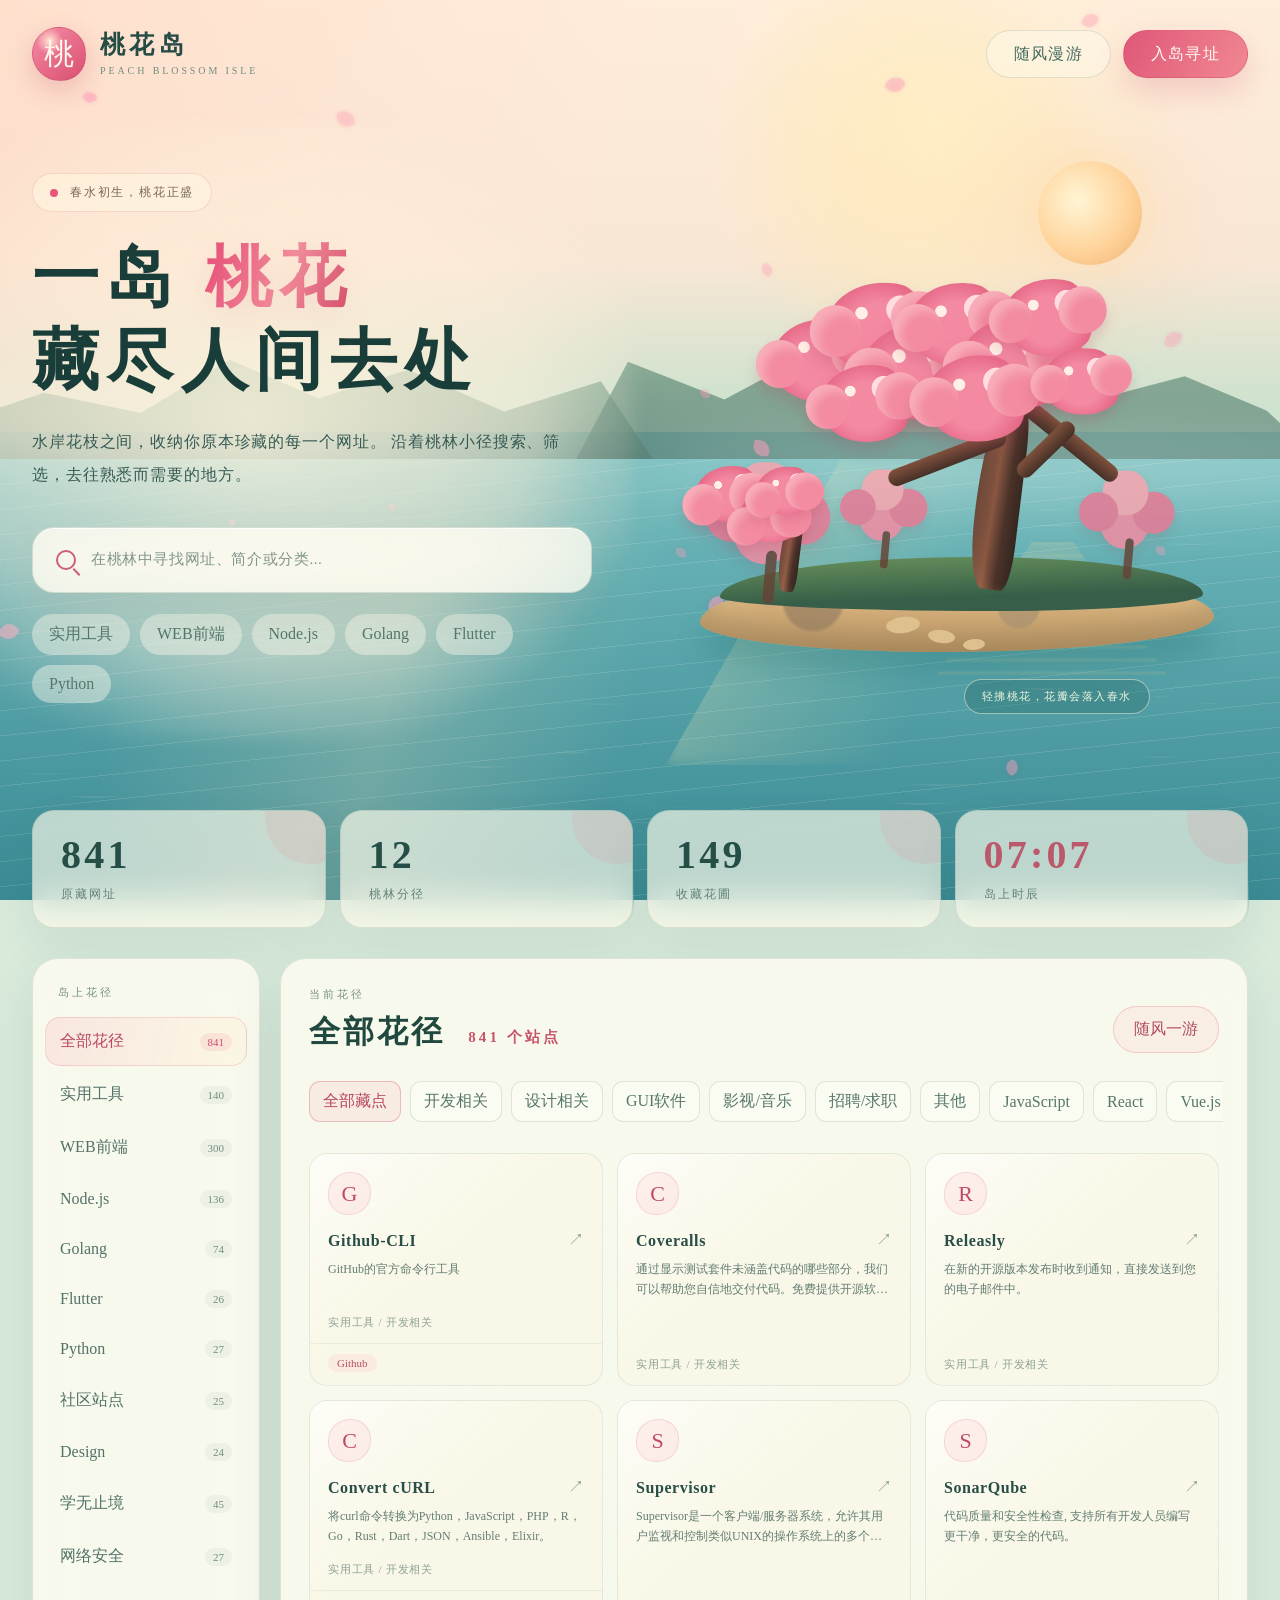
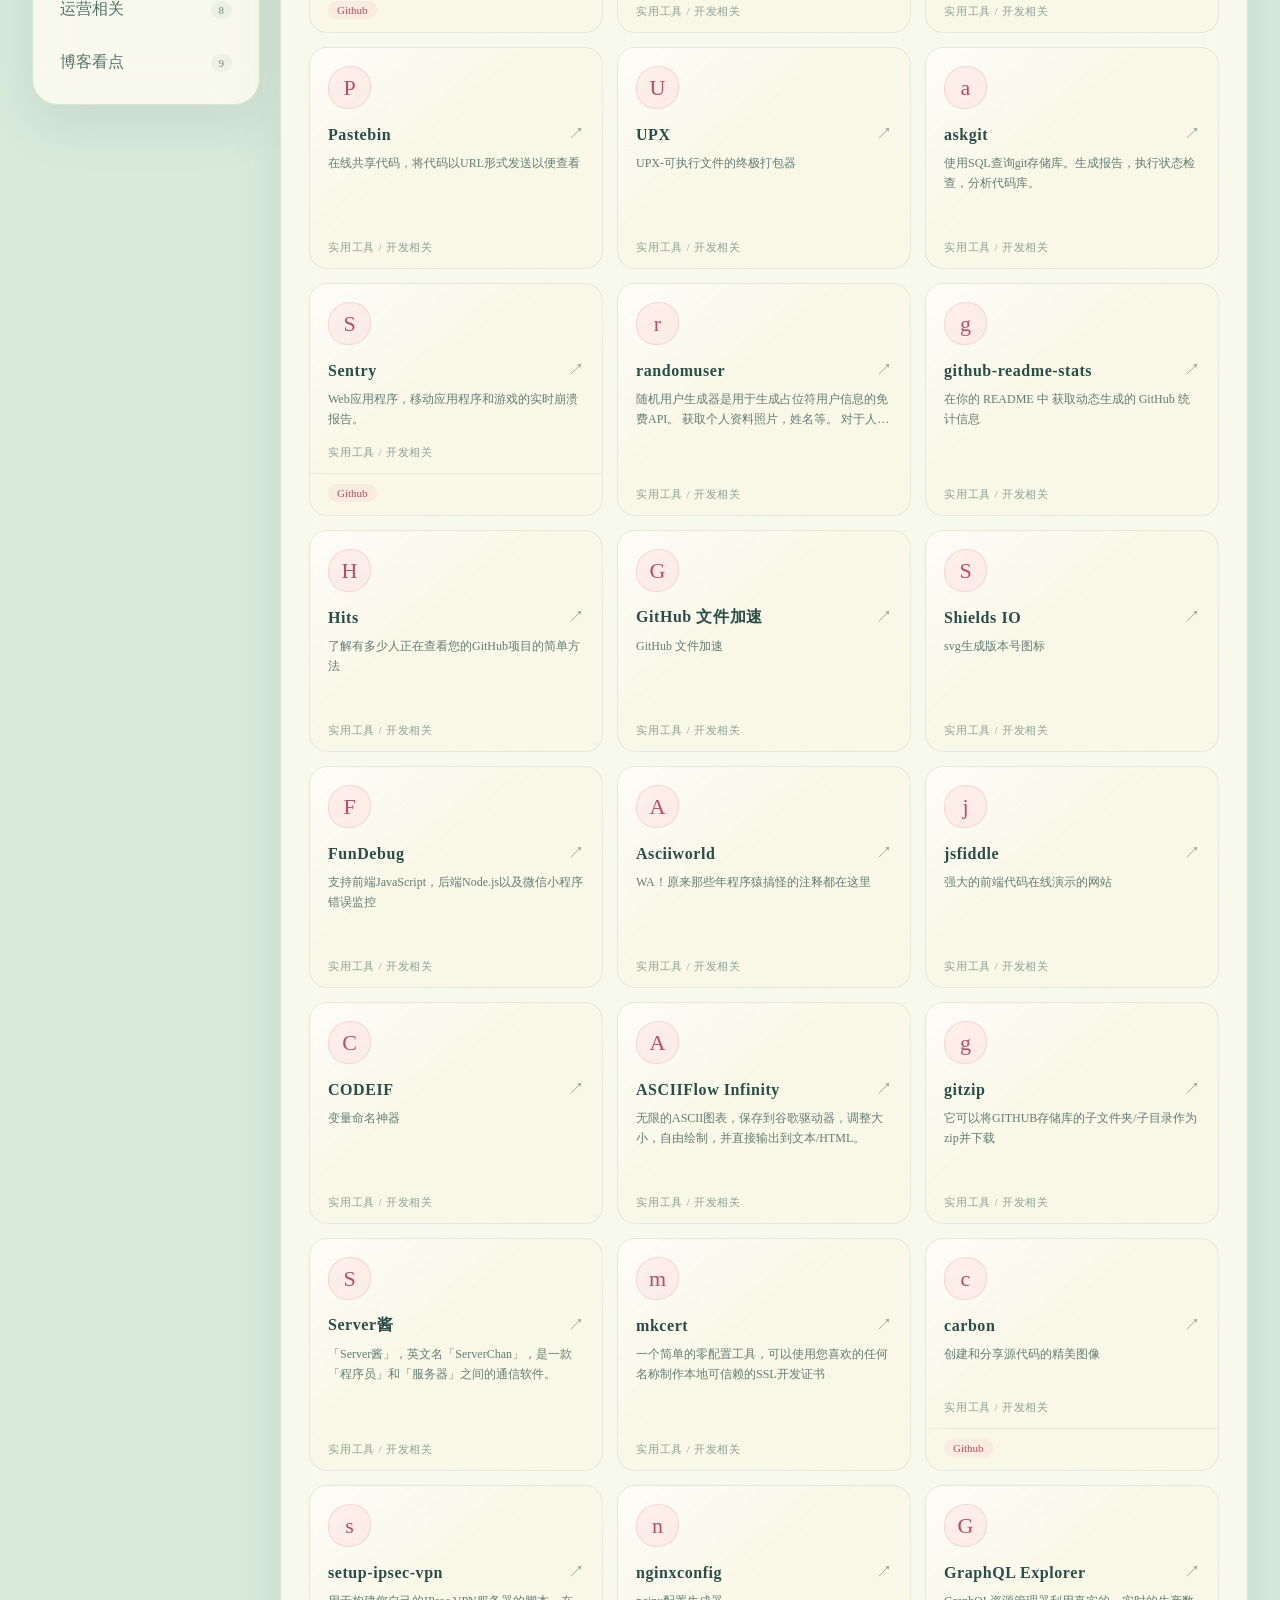
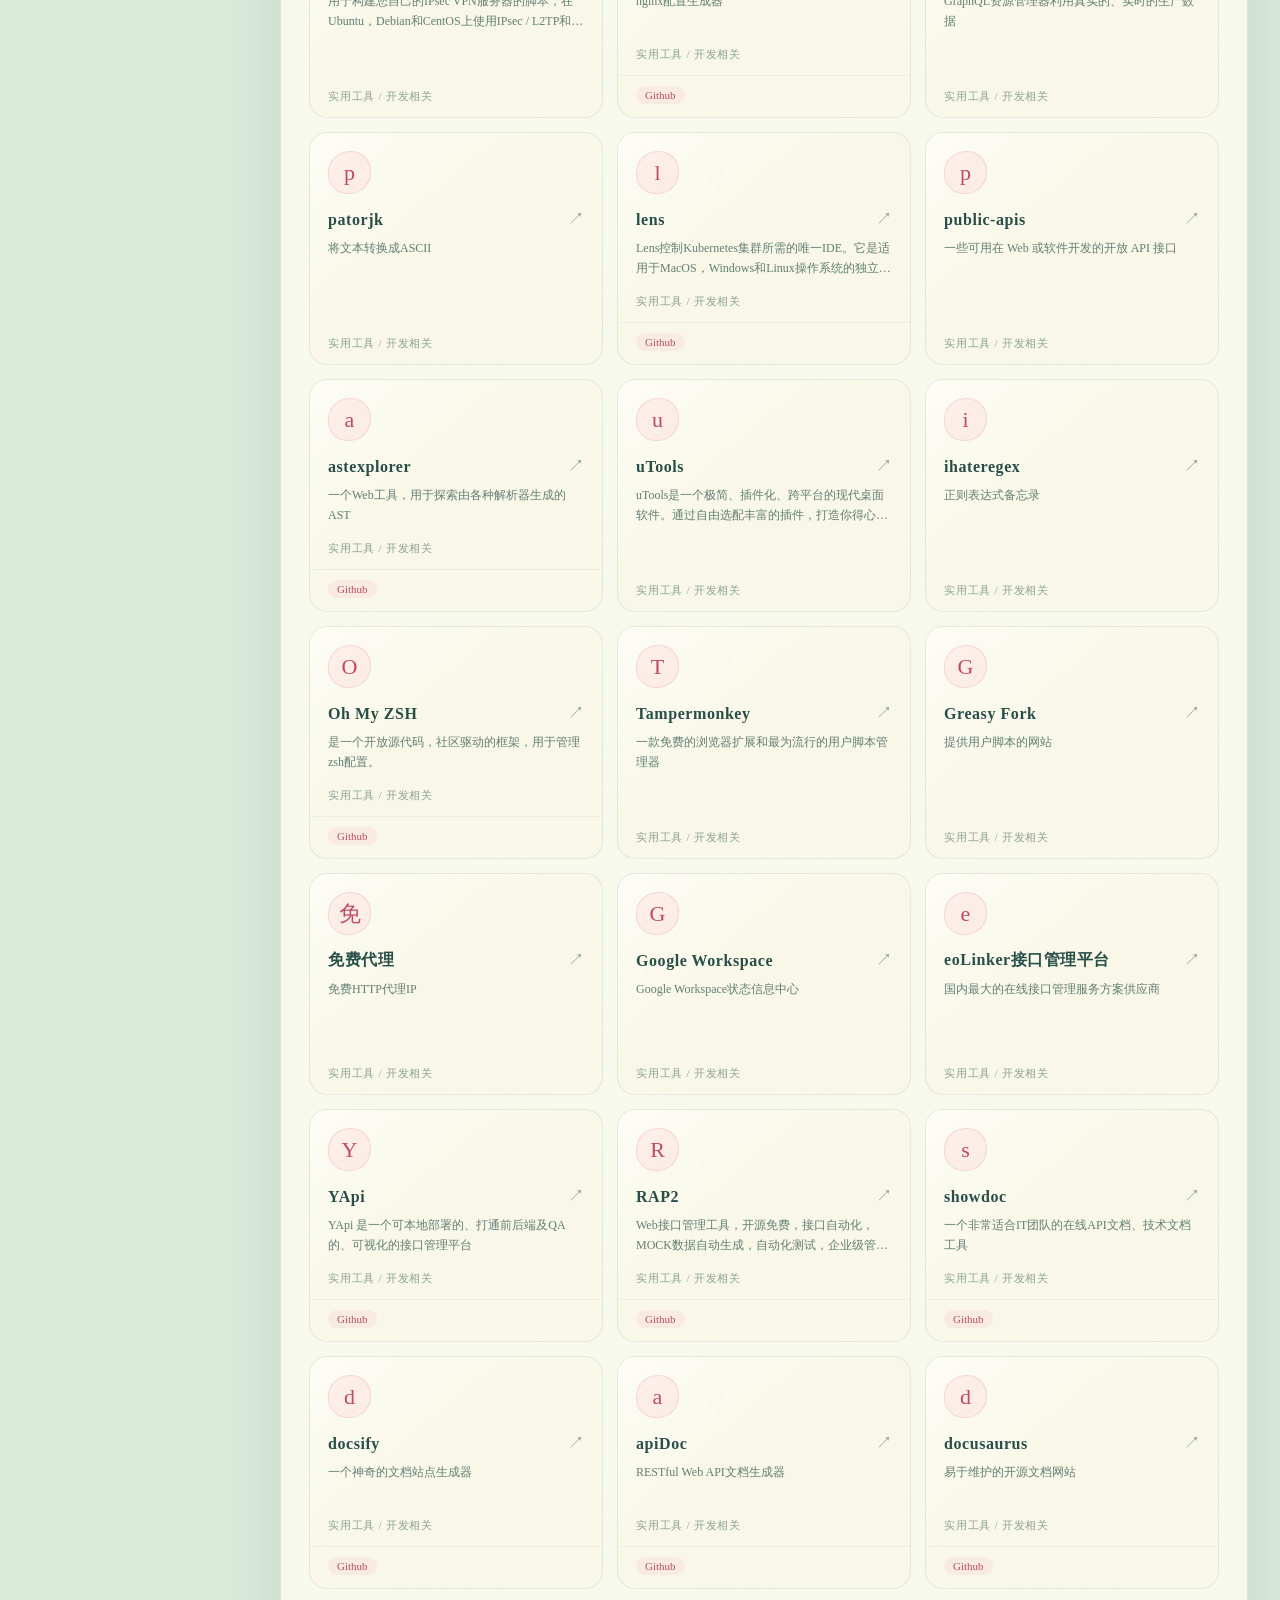
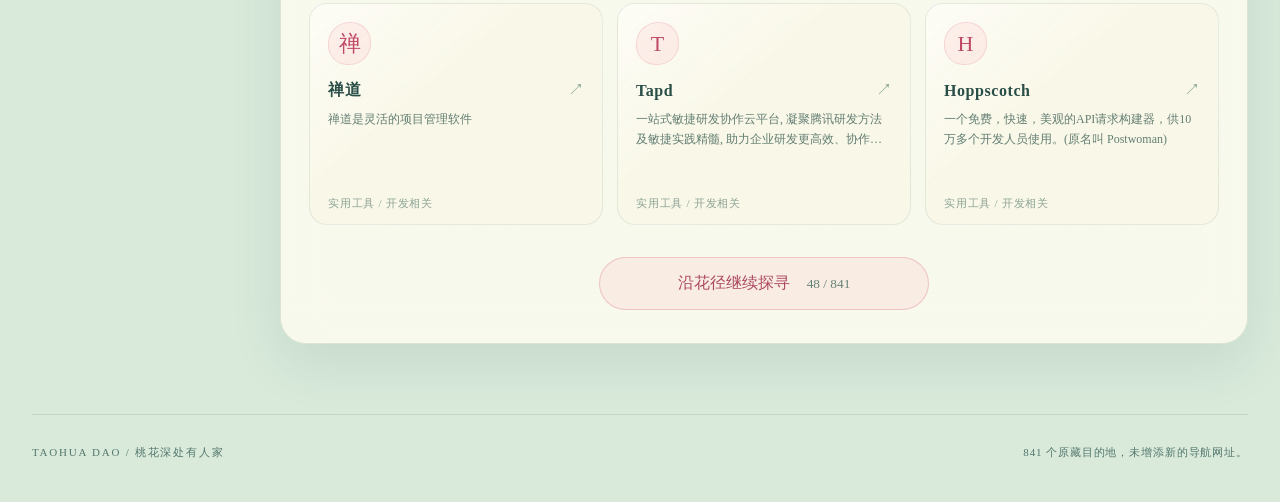
==== commit d073dfbe: "deploy: publish peach blossom island" ====
--- a/index.html
+++ b/index.html
@@ -5,42 +5,38 @@
   <base href="./">
   <meta http-equiv="X-UA-Compatible" content="IE=edge, chrome=1">
   <meta name="viewport" content="width=device-width, initial-scale=1, viewport-fit=cover">
-  <meta name="theme-color" content="#080711">
+  <meta name="theme-color" content="#dff0df">
   <meta name="author" content="Taohua Dao">
   
   <!-- https://github.com/xjh22222228/nav -->
-  <title>桃花岛 | 星河导航</title>
-  <meta name="description" content="桃花岛星河导航，穿行于精选工具、设计灵感、学习资源与数字生活目的地。">
-  <meta name="keywords" content="桃花岛,导航,开发工具,设计资源,学习资源,网址收藏">
+  <title>桃花岛 | 春水桃林导航</title>
+  <meta name="description" content="桃花岛导航，在春水桃林之间寻访原藏的工具、灵感、学习资源与数字生活目的地。">
+  <meta name="keywords" content="桃花岛,桃花导航,导航,开发工具,设计资源,学习资源,网址收藏">
   <link rel="icon" href="assets/logo.png">
   <link rel="apple-touch-icon" href="assets/logo.png">
   
   <!-- nav.headerContent -->
-<style>:root{--ink:#080711;--ink-deep:#04040b;--panel:rgba(16, 13, 31, .7);--panel-bright:rgba(29, 19, 47, .76);--line:rgba(255, 193, 191, .15);--line-bright:rgba(255, 154, 190, .36);--peach:#ff8bad;--peach-hot:#ff4f92;--gold:#ffd699;--mist:#efe5f4;--quiet:#a9a2b8;--cursor-x:62%;--cursor-y:24%}*{box-sizing:border-box;margin:0;padding:0;-webkit-tap-highlight-color:transparent}html{background:var(--ink);scroll-behavior:smooth;-webkit-text-size-adjust:100%}body{min-width:320px;min-height:100vh;overflow-x:hidden;color:var(--mist);background:radial-gradient(circle at 50% -5%,#31152f 0%,transparent 40%),linear-gradient(150deg,var(--ink-deep),var(--ink) 44%,#110914);font-family:Noto Sans SC,Source Han Sans SC,PingFang SC,Microsoft YaHei,sans-serif;-webkit-font-smoothing:antialiased;-moz-osx-font-smoothing:grayscale}body:before{content:"";z-index:0;position:fixed;inset:0;pointer-events:none;background:radial-gradient(480px circle at var(--cursor-x) var(--cursor-y),rgba(255,106,164,.12),transparent 68%);transition:background-position .12s linear}a{color:inherit;text-decoration:none}a:focus-visible{outline:2px solid var(--peach);outline-offset:3px}app-xiejiahe{display:block}.boot-screen{position:fixed;inset:0;display:grid;place-content:center;gap:22px;text-align:center;color:var(--quiet);background:var(--ink)}.boot-orbit{width:62px;height:62px;margin:auto;border:1px solid rgba(255,139,173,.25);border-top-color:var(--peach);border-radius:50%;animation:revolve 1.2s linear infinite}@keyframes revolve{to{transform:rotate(360deg)}}@media (prefers-reduced-motion: reduce){*,*:before,*:after{scroll-behavior:auto!important;animation-duration:.001ms!important;animation-iteration-count:1!important;transition-duration:.001ms!important}}</style><link rel="stylesheet" href="styles.9b6fb2ff879ca05e.css" media="print" onload="this.media='all'"><noscript><link rel="stylesheet" href="styles.9b6fb2ff879ca05e.css"></noscript></head>
+<style>:root{--paper:#fffaf0;--paper-soft:rgba(255, 251, 240, .72);--ink:#183b39;--ink-soft:#486d67;--lake:#66b7ba;--lake-deep:#277b83;--leaf:#2f6852;--leaf-light:#55926a;--blossom:#f989a3;--blossom-hot:#e95479;--blossom-pale:#ffd2d4;--sun:#ffcf8d;--sand:#edcf9a;--line:rgba(52, 101, 92, .15);--line-bright:rgba(214, 83, 113, .32);--shadow:rgba(20, 61, 59, .14);--cursor-x:76%;--cursor-y:20%}*{box-sizing:border-box;margin:0;padding:0;-webkit-tap-highlight-color:transparent}html{background:#dff0df;scroll-behavior:smooth;-webkit-text-size-adjust:100%}body{min-width:320px;min-height:100vh;overflow-x:hidden;color:var(--ink);background:#d9eadb;font-family:"Noto Serif SC","Source Han Serif SC",Songti SC,SimSun,serif;-webkit-font-smoothing:antialiased;-moz-osx-font-smoothing:grayscale}body:before{z-index:0;position:fixed;inset:0;content:"";pointer-events:none;background:radial-gradient(420px circle at var(--cursor-x) var(--cursor-y),rgba(255,213,182,.23),transparent 68%);transition:background-position .14s linear}a{color:inherit;text-decoration:none}a:focus-visible{outline:2px solid var(--blossom-hot);outline-offset:3px}app-xiejiahe{display:block}.boot-screen{position:fixed;inset:0;display:grid;place-content:center;gap:20px;color:var(--ink-soft);text-align:center;background:#edf5de}.boot-orbit{width:54px;height:54px;margin:auto;border:2px solid rgba(222,91,125,.2);border-top-color:var(--blossom-hot);border-radius:50%;animation:revolve 1.1s linear infinite}@keyframes revolve{to{transform:rotate(360deg)}}@media (prefers-reduced-motion: reduce){*,*:before,*:after{scroll-behavior:auto!important;animation-duration:.001ms!important;animation-iteration-count:1!important;transition-duration:.001ms!important}}</style><link rel="stylesheet" href="styles.46725ad6e4ac7ce4.css" media="print" onload="this.media='all'"><noscript><link rel="stylesheet" href="styles.46725ad6e4ac7ce4.css"></noscript></head>
 <body>
   <app-xiejiahe>
     <div class="boot-screen">
       <span class="boot-orbit"></span>
-      <p>正在抵达桃花岛...</p>
+      <p>正在泛舟前往桃花岛...</p>
     </div>
-    <style>
-  @keyframes r {
-    0% { transform: rotate(0deg); } 100% { transform: rotate(45deg); }
-  }
-  svg.gear {
-    margin-bottom: 15px;
-    animation: r .5s infinite linear;
-  }
-</style>
-<div style="position: fixed;top: 0;left: 0;right: 0;bottom: 0;text-align: center;display: flex;justify-content: center;align-items: center;font-size: 14px; flex-direction: column;background: linear-gradient(45deg,#222428,#444856);">
-  <svg class="gear" style="width:64px" xmlns="http://www.w3.org/2000/svg" viewBox="0 0 100 100"><path id="p" fill="#fdb" d="M94.1 58.8c.6-2.8.9-5.8.9-8.8s-.3-6-.9-8.8l-11.7-.4c-.7-2.6-1.7-5-3-7.3l8-8.5c-3.3-4.9-7.5-9.2-12.5-12.5l-8.5 8c-2.3-1.3-4.7-2.3-7.3-3l-.3-11.6C56 5.3 53 5 50 5s-6 .3-8.8.9l-.4 11.7c-2.6.7-5 1.7-7.3 3l-8.5-8c-4.9 3.3-9.2 7.5-12.5 12.5l8 8.5c-1.3 2.3-2.3 4.7-3 7.3l-11.6.3C5.3 44 5 47 5 50s.3 6 .9 8.8l11.7.4c.7 2.6 1.7 5 3 7.3l-8 8.5c3.3 4.9 7.5 9.2 12.5 12.5l8.5-8c2.3 1.3 4.7 2.3 7.3 3l.4 11.7c2.7.5 5.7.8 8.7.8s6-.3 8.8-.9l.4-11.7c2.6-.7 5-1.7 7.3-3l8.5 8c4.9-3.3 9.2-7.5 12.5-12.5l-8-8.5c1.3-2.3 2.3-4.7 3-7.3l11.6-.3zM50 66.9c-9.3 0-16.9-7.6-16.9-16.9S40.7 33.1 50 33.1 66.9 40.7 66.9 50 59.3 66.9 50 66.9z"/></svg>
-  <div style="color:#6c757d;font-size: 18px;">Loading...</div>
-</div>
+    
+<style>
+  @keyframes my-rotate{0%{transform:rotate(0deg)}100%{transform:rotate(360deg)}}@keyframes loading-dash{0%{stroke-dasharray:1,200;stroke-dashoffset:0}50%{stroke-dasharray:90,150;stroke-dashoffset:-40px}100%{stroke-dasharray:90,150;stroke-dashoffset:-120px}}.g-loading{z-index:999;position:fixed;top:0;left:0;right:0;bottom:0;background:#fff;display: flex;justify-content: center;align-items: center;}.circular{width:30px;height:30px;animation:my-rotate 2s linear infinite;}.path{stroke-dasharray:90,150;stroke-dashoffset:0;stroke-width:5;stroke:#409eff;stroke-linecap:round;animation:loading-dash 1.5s ease-in-out infinite}
+</style><div class="g-loading">
+    <svg viewBox="25 25 50 50" class="circular">
+      <circle cx="50" cy="50" r="20" fill="none" class="path"/>
+    </svg>
+  </div>  
+
   </app-xiejiahe>
 
   <!-- nav.script -->
   
 <div data-url="https://github.com/xjh22222228/nav" style="z-index:-1;position:fixed;top:-10000vh;left:-10000vh;">
-<h3>Github-CLI</h3><img data-src="https://github.githubassets.com/favicons/favicon.svg" alt="undefined"><p>GitHub的官方命令行工具</p><a href="https://cli.github.com/"></a><a href="https://github.com/cli/cli"></a><h3>Coveralls</h3><img data-src="https://coveralls.io/favicon.png" alt="undefined"><p>通过显示测试套件未涵盖代码的哪些部分，我们可以帮助您自信地交付代码。免费提供开源软件库</p><a href="https://coveralls.io/"></a><h3>Releasly</h3><p>在新的开源版本发布时收到通知，直接发送到您的电子邮件中。</p><a href="https://www.releasly.co/"></a><h3>Convert cURL</h3><p>将curl命令转换为Python，JavaScript，PHP，R，Go，Rust，Dart，JSON，Ansible，Elixir。</p><a href="https://curl.trillworks.com/"></a><a href="https://github.com/NickCarneiro/curlconverter"></a><h3>Supervisor</h3><p>Supervisor是一个客户端/服务器系统，允许其用户监视和控制类似UNIX的操作系统上的多个进程。</p><a href="http://supervisord.org/"></a><h3>SonarQube</h3><img data-src="https://www.sonarqube.org/favicon-152.png" alt="undefined"><p>代码质量和安全性检查, 支持所有开发人员编写更干净，更安全的代码。</p><a href="https://www.sonarqube.org/"></a><h3>Pastebin</h3><img data-src="https://paste.ubuntu.com/favicon.ico" alt="undefined"><p>在线共享代码，将代码以URL形式发送以便查看</p><a href="https://paste.ubuntu.com/"></a><h3>UPX</h3><img data-src="https://avatars2.githubusercontent.com/u/30217756?s=200&amp;v=4" alt="undefined"><p>UPX-可执行文件的终极打包器</p><a href="https://github.com/upx/upx"></a><h3>askgit</h3><img data-src="https://avatars2.githubusercontent.com/u/30217756?s=200&amp;v=4" alt="undefined"><p>使用SQL查询git存储库。生成报告，执行状态检查，分析代码库。</p><a href="https://github.com/augmentable-dev/askgit"></a><h3>Sentry</h3><img data-src="https://avatars3.githubusercontent.com/u/1396951?s=200&amp;v=4" alt="undefined"><p>Web应用程序，移动应用程序和游戏的实时崩溃报告。</p><a href="https://sentry.io/"></a><a href="https://github.com/getsentry"></a><h3>randomuser</h3><img data-src="https://randomuser.me/favicon.ico" alt="undefined"><p>随机用户生成器是用于生成占位符用户信息的免费API。 获取个人资料照片，姓名等。 对于人们来说，就像Lorem Ipsum。</p><a href="https://randomuser.me/"></a><h3>github-readme-stats</h3><img data-src="https://camo.githubusercontent.com/ebfdd465daa90626d0ab0d0fddc0e457c942a392/68747470733a2f2f7265732e636c6f7564696e6172792e636f6d2f616e7572616768617a72612f696d6167652f75706c6f61642f76313539343930383234322f6c6f676f5f636373776d652e737667" alt="undefined"><p>在你的 README 中 获取动态生成的 GitHub 统计信息</p><a href="https://github.com/anuraghazra/github-readme-stats/blob/master/readme_cn.md"></a><h3>Hits</h3><img data-src="https://i.imgur.com/zBEQq4w.png" alt="undefined"><p>了解有多少人正在查看您的GitHub项目的简单方法</p><a href="http://hits.dwyl.io/"></a><h3>GitHub 文件加速</h3><p>GitHub 文件加速</p><a href="https://shrill-pond-3e81.hunsh.workers.dev/"></a><h3>Shields IO</h3><p>svg生成版本号图标</p><a href="https://shields.io/"></a><h3>FunDebug</h3><img data-src="https://www.fundebug.com/favicon.ico" alt="undefined"><p>支持前端JavaScript，后端Node.js以及微信小程序错误监控</p><a href="https://www.fundebug.com/"></a><h3>Asciiworld</h3><img data-src="http://www.asciiworld.com/favicon.ico" alt="undefined"><p>WA！原来那些年程序猿搞怪的注释都在这里</p><a href="http://www.asciiworld.com/"></a><h3>jsfiddle</h3><img data-src="https://jsfiddle.net/img/favicon.png" alt="undefined"><p>强大的前端代码在线演示的网站</p><a href="http://jsfiddle.net/"></a><h3>CODEIF</h3><img data-src="https://user-images.githubusercontent.com/799578/50462941-8075fe80-09c3-11e9-89e7-af0cb7991406.png" alt="undefined"><p>变量命名神器</p><a href="https://unbug.github.io/codelf/"></a><h3>ASCIIFlow Infinity</h3><img data-src="http://asciiflow.com/images/favicon.png" alt="undefined"><p>无限的ASCII图表，保存到谷歌驱动器，调整大小，自由绘制，并直接输出到文本/HTML。</p><a href="http://asciiflow.com/"></a><h3>gitzip</h3><img data-src="https://kinolien.github.io/gitzip/images/gitzip.png" alt="undefined"><p>它可以将GITHUB存储库的子文件夹/子目录作为zip并下载</p><a href="https://kinolien.github.io/gitzip/"></a><h3>Server酱</h3><img data-src="http://sc.ftqq.com/static/image/favlogo.png" alt="undefined"><p>「Server酱」，英文名「ServerChan」，是一款「程序员」和「服务器」之间的通信软件。</p><a href="http://sc.ftqq.com"></a><h3>mkcert</h3><p>一个简单的零配置工具，可以使用您喜欢的任何名称制作本地可信赖的SSL开发证书</p><a href="https://github.com/FiloSottile/mkcert"></a><h3>carbon</h3><img data-src="https://carbon.now.sh/favicon.ico" alt="undefined"><p>创建和分享源代码的精美图像</p><a href="https://carbon.now.sh"></a><a href="https://github.com/dawnlabs/carbon"></a><h3>setup-ipsec-vpn</h3><p>用于构建您自己的IPsec VPN服务器的脚本，在Ubuntu，Debian和CentOS上使用IPsec / L2TP和Cisco IPsec</p><a href="https://github.com/hwdsl2/setup-ipsec-vpn"></a><h3>nginxconfig</h3><img data-src="https://www.digitalocean.com/favicon.ico" alt="undefined"><p>nginx配置生成器</p><a href="https://www.digitalocean.com/community/tools/nginx#?"></a><a href="https://github.com/digitalocean/nginxconfig.io"></a><h3>GraphQL Explorer</h3><p>GraphQL资源管理器利用真实的、实时的生产数据</p><a href="https://developer.github.com/v4/explorer/"></a><h3>patorjk</h3><p>将文本转换成ASCII</p><a href="http://patorjk.com/software/taag/#p=display&amp;f=Graffiti&amp;t=xiejiahe"></a><h3>lens</h3><img data-src="https://avatars0.githubusercontent.com/u/62133242?s=200&amp;v=4" alt="undefined"><p>Lens控制Kubernetes集群所需的唯一IDE。它是适用于MacOS，Windows和Linux操作系统的独立应用程序。它是开源的，免费的。</p><a href="https://k8slens.dev/"></a><a href="https://github.com/lensapp/lens"></a><h3>public-apis</h3><p>一些可用在 Web 或软件开发的开放 API 接口</p><a href="https://github.com/public-apis/public-apis"></a><h3>astexplorer</h3><img data-src="https://astexplorer.net/favicon.png" alt="undefined"><p>一个Web工具，用于探索由各种解析器生成的AST</p><a href="https://astexplorer.net/"></a><a href="https://github.com/fkling/astexplorer"></a><h3>uTools</h3><img data-src="http://www.u.tools/assets/img/brand/favicon.png" alt="undefined"><p>uTools是一个极简、插件化、跨平台的现代桌面软件。通过自由选配丰富的插件，打造你得心应手的工具集合</p><a href="http://www.u.tools/"></a><h3>ihateregex</h3><img data-src="https://ihateregex.io/favicon.ico" alt="undefined"><p>正则表达式备忘录</p><a href="https://ihateregex.io/"></a><h3>Oh My ZSH</h3><img data-src="https://avatars3.githubusercontent.com/u/22552083?s=200&amp;v=4" alt="undefined"><p>是一个开放源代码，社区驱动的框架，用于管理zsh配置。</p><a href="https://ohmyz.sh/"></a><a href="https://github.com/ohmyzsh"></a><h3>Tampermonkey</h3><img data-src="https://tampermonkey.freetls.fastly.net/images/icon144.png" alt="undefined"><p>一款免费的浏览器扩展和最为流行的用户脚本管理器</p><a href="https://www.tampermonkey.net/"></a><h3>Greasy Fork</h3><p>提供用户脚本的网站</p><a href="https://greasyfork.org/zh-CN"></a><h3>免费代理</h3><img data-src="https://img.kuaidaili.com/img/favicon.ico?v=3" alt="undefined"><p>免费HTTP代理IP</p><a href="https://www.kuaidaili.com/free/inha/1/"></a><h3>Google Workspace</h3><img data-src="https://avatars2.githubusercontent.com/u/1342004?s=200&amp;v=4" alt="undefined"><p>Google Workspace状态信息中心</p><a href="https://www.google.com/appsstatus#hl=en&amp;v=status"></a><h3>开发神器</h3><p>桃花岛星河导航，穿行于精选工具、设计灵感、学习资源与数字生活目的地。</p><a href="https://github.com/imherro/taohuadao"></a><h3>eoLinker接口管理平台</h3><img data-src="https://www.eolinker.com/assets/images/favicon.ico" alt="undefined"><p>国内最大的在线接口管理服务方案供应商</p><a href="https://www.eolinker.com/"></a><h3>YApi</h3><img data-src="https://avatars2.githubusercontent.com/u/19645609?s=200&amp;v=4" alt="undefined"><p>YApi 是一个可本地部署的、打通前后端及QA的、可视化的接口管理平台</p><a href="https://yapi.baidu.com/"></a><a href="https://github.com/YMFE/yapi"></a><h3>RAP2</h3><img data-src="http://rap2.taobao.org/favicon.png" alt="undefined"><p>Web接口管理工具，开源免费，接口自动化，MOCK数据自动生成，自动化测试，企业级管理。阿里妈妈MUX团队出品</p><a href="http://rap2.taobao.org/"></a><a href="https://github.com/thx/rap2-delos"></a><h3>showdoc</h3><img data-src="https://www.showdoc.cc/static/logo/b_64.png" alt="undefined"><p>一个非常适合IT团队的在线API文档、技术文档工具</p><a href="https://www.showdoc.cc/"></a><a href="https://github.com/star7th/showdoc"></a><h3>docsify</h3><img data-src="https://avatars3.githubusercontent.com/u/40133106?s=200&amp;v=4" alt="undefined"><p>一个神奇的文档站点生成器</p><a href="https://docsify.js.org"></a><a href="https://github.com/docsifyjs/docsify"></a><h3>apiDoc</h3><img data-src="https://avatars2.githubusercontent.com/u/4103663?s=200&amp;v=4" alt="undefined"><p>RESTful Web API文档生成器</p><a href="http://apidocjs.com"></a><a href="https://github.com/apidoc/apidoc"></a><h3>docusaurus</h3><img data-src="https://avatars2.githubusercontent.com/u/69631?s=200&amp;v=4" alt="undefined"><p>易于维护的开源文档网站</p><a href="https://docusaurus.io/"></a><a href="https://github.com/facebook/docusaurus"></a><h3>禅道</h3><img data-src="https://www.zentao.net/favicon.ico" alt="undefined"><p>禅道是灵活的项目管理软件</p><a href="https://www.zentao.net/"></a><h3>Tapd</h3><img data-src="https://www.tapd.cn/favicon.ico" alt="undefined"><p>一站式敏捷研发协作云平台, 凝聚腾讯研发方法及敏捷实践精髓, 助力企业研发更高效、协作更敏捷</p><a href="https://www.tapd.cn/"></a><h3>Hoppscotch</h3><img data-src="https://avatars2.githubusercontent.com/u/56705483?s=200&amp;v=4" alt="undefined"><p>一个免费，快速，美观的API请求构建器，供10万多个开发人员使用。(原名叫 Postwoman)</p><a href="https://hoppscotch.io/"></a><h3>接口/开发文档管理</h3><p>桃花岛星河导航，穿行于精选工具、设计灵感、学习资源与数字生活目的地。</p><a href="https://github.com/imherro/taohuadao"></a><h3>Sunny-Ngrok</h3><p>一条命令解决的外网访问内网问题，无需任何配置，下载客户端之后直接一条命令让外网访问您的内网不再是距离</p><a href="https://www.ngrok.cc/"></a><h3>frp</h3><p>一个快速反向代理，可帮助您将NAT或防火墙后面的本地服务器暴露给Internet。</p><a href="https://github.com/fatedier/frp"></a><h3>zan-proxy</h3><img data-src="https://avatars2.githubusercontent.com/u/11404085?s=200&amp;v=4" alt="undefined"><p>本地代码调试线上页面，环境再也不是问题</p><a href="https://youzan.github.io/zan-proxy/"></a><a href="https://github.com/youzan/zan-proxy"></a><h3>ngrok</h3><img data-src="https://ngrok.com/static/img/favicon.png" alt="undefined"><p>ngrok是一个反向代理，通过在公共的端点和本地运行的 Web 服务器之间建立一个安全的通道。ngrok可捕获和分析所有通道上的流量，便于后期分析和重放</p><a href="https://ngrok.com/"></a><a href="https://github.com/inconshreveable/ngrok"></a><h3>内网穿透/代理</h3><p>桃花岛星河导航，穿行于精选工具、设计灵感、学习资源与数字生活目的地。</p><a href="https://github.com/imherro/taohuadao"></a><h3>查MD5</h3><img data-src="http://www.chamd5.org/favicon.ico" alt="undefined"><p>MD5在线解密|md5在线破解|批量破解md5网站</p><a href="http://www.cmd5.com/"></a><h3>JSON Web Tokens</h3><img data-src="https://jwt.io/img/favicon/apple-icon-76x76.png" alt="undefined"><p>jwt 在线解码</p><a href="https://jwt.io/"></a><h3>base64</h3><img data-src="http://www.xpcha.com/favicon.ico" alt="undefined"><p>base64在线解码编码</p><a href="http://base64.xpcha.com/"></a><h3>编码/解码</h3><p>桃花岛星河导航，穿行于精选工具、设计灵感、学习资源与数字生活目的地。</p><a href="https://github.com/imherro/taohuadao"></a><h3>ipify</h3><img data-src="https://www.ipify.org/static/images/favicon-96x96.png" alt="undefined"><p>一个简单的公共IP地址API</p><a href="https://www.ipify.org/"></a><h3>归属地查询</h3><p>淘宝免费归属地查询</p><a href="https://tcc.taobao.com/cc/json/mobile_tel_segment.htm?tel=13333333333"></a><h3>免费公开API</h3><p>桃花岛星河导航，穿行于精选工具、设计灵感、学习资源与数字生活目的地。</p><a href="https://github.com/imherro/taohuadao"></a><h3>开发相关</h3><p>桃花岛星河导航，穿行于精选工具、设计灵感、学习资源与数字生活目的地。</p><a href="https://github.com/imherro/taohuadao"></a><h3>draw</h3><img data-src="https://www.draw.io/images/apple-touch-icon.png" alt="undefined"><p>免费的在线图表软件，用于制作流程图、流程图、组织图、UML、ER和网络图</p><a href="https://www.draw.io/"></a><h3>ProcessOn</h3><img data-src="https://www.processon.com/favicon.ico" alt="undefined"><p>免费在线作图工具,UML作图,UI界面原型设计,iOS原型设计,BPMN,流程图,思维导图,多人协作绘图</p><a href="https://www.processon.com/"></a><h3>蓝湖</h3><img data-src="https://lhcdn.lanhuapp.com/web/static/favicon.ico" alt="undefined"><p>蓝湖是一款设计图共享平台,帮助互联网团队管理设计图</p><a href="https://lanhuapp.com/"></a><h3>Zeplin</h3><img data-src="https://zeplin.io/img/favicon/228x228.png" alt="undefined"><p>为设计师和前端而生的协作应用</p><a href="https://zeplin.io/"></a><h3>幕布</h3><img data-src="https://mubu.com/favicon.ico" alt="undefined"><p>极简大纲笔记 | 一键生成思维导图</p><a href="https://mubu.com/"></a><h3>声享</h3><img data-src="https://p.ssl.qhimg.com/t01a54d9106629dda0e.png" alt="undefined"><p>在线制作 PPT，让分享更有价值</p><a href="https://ppt.baomitu.com/"></a><h3>墨刀</h3><img data-src="https://modao.cc/images/logo.png" alt="undefined"><p>原型设计工具，web原型设计工具，app原型设计工具</p><a href="https://modao.cc/features"></a><h3>小智LOGO</h3><img data-src="https://xzlogo.com/static/images/favicon-16x16.png?v2" alt="undefined"><p>LOGO在线制作神器 - 3分钟完成LOGO设计在线生成</p><a href="https://xzlogo.com/"></a><h3>创客贴</h3><img data-src="https://www.chuangkit.com/favicon.ico" alt="undefined"><p>一款简单易用、功能强大的线上图形设计工具</p><a href="https://www.chuangkit.com/"></a><h3>在线制作图表</h3><img data-src="https://cdn.jifo.co/favicon/favicon.ico" alt="undefined"><p>信息图表是一种易于使用的信息图表和图表制造商。创建和分享美丽的信息图表，在线报告和互动地图。在这里做你自己</p><a href="https://infogram.com/"></a><h3>CLIPPING MAGIC</h3><p>删除图像背景在线。使背景透明，白色等编辑，裁剪，旋转，固定颜色，添加阴影，一款在线抠图工具</p><a href="https://clippingmagic.com/"></a><h3>稿定抠图</h3><img data-src="https://koutu.gaoding.com/favicon.ico" alt="undefined"><p>稿定设计是一款专为淘宝店主、新媒体运营人员和修图爱好者打造的免费在线抠图工具。</p><a href="https://www.gaoding.com/koutu"></a><h3>UZER.ME</h3><img data-src="https://uzer.me/favicon.ico" alt="undefined"><p>超级应用空间致力于全生命周期的文档管理,无需安装,即可在线编辑Office, CAD,PS等任意格式文档,支持远程协作,全文检索,版本管理,权限管理,安全外发等.提高工作效率,降低安全风险</p><a href="https://uzer.me/index.html"></a><h3>launchaco</h3><img data-src="https://www.launchaco.com/static/favicon.ico" alt="undefined"><p>免费在线制作LOGO</p><a href="https://www.launchaco.com/logo"></a><h3>鹿班</h3><img data-src="https://g.alicdn.com/acca/resource/luban/image/favicon.png" alt="undefined"><p>鹿班 - 让设计更美好(阿里出品)</p><a href="https://luban.aliyun.com/"></a><h3>图片裁剪</h3><img data-src="https://www.yasuotu.com/favicon.ico" alt="undefined"><p>在线裁剪照片大小尺寸</p><a href="https://www.yasuotu.com/meditor"></a><h3>设计相关</h3><p>桃花岛星河导航，穿行于精选工具、设计灵感、学习资源与数字生活目的地。</p><a href="https://github.com/imherro/taohuadao"></a><h3>设计相关</h3><p>桃花岛星河导航，穿行于精选工具、设计灵感、学习资源与数字生活目的地。</p><a href="https://github.com/imherro/taohuadao"></a><h3>Bitwarden</h3><img data-src="https://bitwarden.com/images/icons/favicon-32x32.png" alt="undefined"><p>个人和企业在任何设备上存储，共享和保护敏感数据的最简单，最安全的方法</p><a href="https://bitwarden.com/"></a><h3>Typeora</h3><img data-src="https://typora.io/img/favicon-48.png" alt="undefined"><p>Typora是一款跨平台的最小Markdown编辑器，可为Markdown读者和作家提供无缝的体验</p><a href="https://typora.io/"></a><h3>iterm2</h3><img data-src="https://www.iterm2.com/favicon.ico" alt="undefined"><p>iTerm2是Terminal的替代品，是iTerm的后续产品</p><a href="https://www.iterm2.com/"></a><h3>Sourcetree</h3><img data-src="https://www.sourcetreeapp.com/assets/img/favicons/sourcetree/favicon-32x32.png" alt="undefined"><p>美丽的Git GUI中的简单性和强大功能</p><a href="https://www.sourcetreeapp.com/"></a><h3>charles</h3><img data-src="https://www.charlesproxy.com/static/img/icon.8b97278f.png" alt="undefined"><p>Charles是HTTP代理/ HTTP监视器/反向代理，使开发人员可以查看其计算机与Internet之间的所有HTTP和SSL / HTTPS通信。这包括请求，响应和HTTP标头（其中包含cookie和缓存信息）。</p><a href="https://www.charlesproxy.com/"></a><h3>Tunnelblick</h3><img data-src="https://tunnelblick.net/favicon.ico" alt="undefined"><p>适用于macOS的免费开源OpenVPN VPN客户端服务器软件。</p><a href="https://tunnelblick.net/"></a><h3>Keka</h3><img data-src="https://www.keka.io/img/Keka-120x120.png" alt="undefined"><p>macOS文件存档器, 储存更多，私密分享</p><a href="https://www.keka.io/"></a><h3>Kap</h3><img data-src="https://getkap.co/static/favicon/kap.ico" alt="undefined"><p>使用Web技术构建的开源屏幕录像机。</p><a href="https://getkap.co/"></a><h3>Vscode</h3><img data-src="https://code.visualstudio.com/apple-touch-icon.png" alt="undefined"><p>VScode是一款轻量级的编辑器，自由。 建立在开源上。 无处不在。</p><a href="https://code.visualstudio.com/"></a><h3>zenmap</h3><img data-src="https://nmap.org/shared/images/tiny-eyeicon.png" alt="undefined"><p>开源免费的网络发现工具，通过它能够找出网络上在线的主机，并测试主机上哪些端口处于监听状态，接着通过端口确定主机上运行的应用程序类型与版本信息，最后利用它还能侦测出操作系统的类型和版本</p><a href="https://nmap.org/zenmap/"></a><h3>obsproject</h3><img data-src="https://obsproject.com/favicon-32x32.png" alt="undefined"><p>免费和开源软件，用于视频录制和实时流。</p><a href="https://obsproject.com/"></a><h3>hyper</h3><img data-src="https://avatars1.githubusercontent.com/u/14985020?s=200&amp;v=4" alt="undefined"><p>基于WEB技术的终端</p><a href="https://hyper.is/"></a><a href="https://github.com/zeit/hyper"></a><h3>Listary</h3><img data-src="https://www.listary.com/wp-content/themes/listary5/images/favicon.ico" alt="undefined"><p>Listary是Windows的革命性搜索实用程序，它使休闲用户和高级用户都能快速找到文件并启动应用程序！</p><a href="https://www.listary.com/"></a><h3>GUI</h3><p>桃花岛星河导航，穿行于精选工具、设计灵感、学习资源与数字生活目的地。</p><a href="https://github.com/imherro/taohuadao"></a><h3>vmware</h3><img data-src="https://www.vmware.com/favicon.ico" alt="undefined"><p>利用VMware提供的软件定义的云，移动性，网络和安全解决方案来建立您的数字基础。</p><a href="https://www.vmware.com/"></a><h3>parallels</h3><img data-src="https://www.parallels.cn/typo3conf/ext/prls_theme/Resources/Public/theme/res/img/favicon/favicon.png" alt="undefined"><p>Mac和Windows虚拟化|管理Mac|VDI和RDS解决方案</p><a href="https://www.parallels.cn/"></a><h3>mumu Android模拟器</h3><img data-src="http://mumu.163.com/favicon.ico" alt="undefined"><p>网易MuMu[手游模拟器][安卓模拟器]</p><a href="http://mumu.163.com/"></a><h3>虚拟机</h3><p>桃花岛星河导航，穿行于精选工具、设计灵感、学习资源与数字生活目的地。</p><a href="https://github.com/imherro/taohuadao"></a><h3>DBeaver</h3><img data-src="https://avatars3.githubusercontent.com/u/34743864?s=200&amp;v=4" alt="undefined"><p>适用于开发人员，数据库管理员，分析师和所有需要使用数据库的人员的免费的多平台数据库工具。支持所有流行的数据库：MySQL，PostgreSQL，SQLite，Oracle，DB2，SQL Server，Sybase，MS Access，Teradata，Firebird，Apache Hive，Phoenix，Presto等</p><a href="https://dbeaver.io/"></a><a href="https://github.com/dbeaver/dbeaver"></a><h3>RedisDesktopManager</h3><img data-src="https://redisdesktop.com/static/css/favicon.png" alt="undefined"><p>Redis Desktop Manager（又名RDM）—是用于Windows，Linux，MacOS和iPadOS的快速Redis数据库管理应用程序。</p><a href="https://redisdesktop.com/"></a><a href="https://github.com/uglide/RedisDesktopManager"></a><h3>Sequel Pro</h3><img data-src="https://sequelpro.com/favicon/favicon-32x32.png" alt="undefined"><p>Sequel Pro是一个快速，易于使用的Mac数据库管理应用程序，用于处理MySQL数据库。</p><a href="https://www.sequelpro.com/"></a><h3>Robo 3T</h3><img data-src="https://robomongo.org/static/favicon-11ace079.ico" alt="undefined"><p>一个现代，强大且由社区驱动的MongoDB管理工具</p><a href="https://robomongo.org/"></a><h3>DataGrip</h3><img data-src="https://www.jetbrains.com/favicon-32x32.png" alt="undefined"><p>jetbrains出品的数据库管理系统</p><a href="https://www.jetbrains.com/datagrip/"></a><h3>tableplus</h3><img data-src="https://tableplus.com/resources/favicons/apple-icon-57x57.png" alt="undefined"><p>用于关系数据库的现代，本地且友好的GUI工具：MySQL，PostgreSQL，SQLite等</p><a href="https://tableplus.com/"></a><h3>数据库</h3><p>桃花岛星河导航，穿行于精选工具、设计灵感、学习资源与数字生活目的地。</p><a href="https://github.com/imherro/taohuadao"></a><h3>TeamViewer</h3><img data-src="https://www.teamviewer.cn/wp-content/themes/tv-wordpress-theme/dist/media/favicon.png" alt="undefined"><p>TeamViewer远程连接控制软件是一款随时随地连接到远程桌面电脑、移动设备及Iot,让远程连接过程更加的快速和安全,轻松实现对文件、网络及程序的实时支持或访问。</p><a href="https://www.teamviewer.cn/"></a><h3>向日葵</h3><img data-src="https://sunlogin.oray.com/favicon.ico" alt="undefined"><p>向日葵远程控制软件是一款免费的集远程控制电脑手机、远程桌面连接、远程开机、远程管理、支持内网穿透的一体化远程控制管理工具软件</p><a href="https://sunlogin.oray.com/"></a><h3>远程控制</h3><p>桃花岛星河导航，穿行于精选工具、设计灵感、学习资源与数字生活目的地。</p><a href="https://github.com/imherro/taohuadao"></a><h3>v2ray</h3><img data-src="https://avatars0.githubusercontent.com/u/14110142?s=200&amp;v=4" alt="undefined"><p>用于构建代理绕过网络限制的平台。</p><a href="https://github.com/v2ray/v2ray-core"></a><h3>clash</h3><img data-src="https://github.com/Dreamacro/clash/raw/master/docs/logo.png" alt="undefined"><p>Go中基于规则的隧道</p><a href="https://github.com/Dreamacro/clash"></a><h3>飞机场</h3><p>桃花岛星河导航，穿行于精选工具、设计灵感、学习资源与数字生活目的地。</p><a href="https://github.com/imherro/taohuadao"></a><h3>GUI软件</h3><p>桃花岛星河导航，穿行于精选工具、设计灵感、学习资源与数字生活目的地。</p><a href="https://github.com/imherro/taohuadao"></a><h3>哔哩哔哩</h3><img data-src="https://www.bilibili.com/favicon.ico" alt="undefined"><p>国内知名的视频弹幕网站，这里有最及时的动漫新番，最棒的ACG氛围，最有创意的Up主</p><a href="https://www.bilibili.com/"></a><h3>爱奇艺</h3><img data-src="https://www.iqiyipic.com/common/images/PCW-114x114.png" alt="undefined"><p>拥有海量、优质、高清的网络视频的大型视频网站，专业的网络视频播放平台</p><a href="https://www.iqiyi.com/"></a><h3>Youtube</h3><img data-src="https://www.youtube.com/favicon.ico" alt="undefined"><p>全球最大的视频网站</p><a href="https://www.youtube.com/"></a><h3>斗鱼</h3><img data-src="https://www.douyu.com/favicon.ico" alt="undefined"><p>斗鱼 - 每个人的直播平台</p><a href="https://www.douyu.com/"></a><h3>疯狂影视搜索</h3><img data-src="https://cdn.jsdelivr.net/gh/txxxjs/fk/ifkdy/2020-03-16/favicon.ico" alt="undefined"><p>疯狂影视搜索是一款全能影视搜索引擎，帮你找到最新影视资源，一站拥有无尽影视资源</p><a href="http://ifkdy.com/"></a><h3>全民vip视频在线解析</h3><img data-src="http://www.qmaile.com/favicon.ico" alt="undefined"><p>免费全网VIP视频会员免广告看电影！优酷vip解析，爱奇艺vip解析，腾讯vip解析，乐视vip解析，芒果vip解析</p><a href="http://www.qmaile.com/"></a><h3>蜜蜂剪辑</h3><img data-src="https://qncdnimg.aoscdn.com/local/beecut.cn/img/favicon.png" alt="undefined"><p>免费在线视频剪辑、视频制作、视频剪切、视频转gif等实用功能</p><a href="https://beecut.cn/online-video-editor"></a><h3>kk高清影院</h3><p>kk高清影院,1080p电影下载,高清电影迅雷下载,免费高清电影网</p><a href="http://www.kk3.tv/"></a><h3>影视</h3><p>桃花岛星河导航，穿行于精选工具、设计灵感、学习资源与数字生活目的地。</p><a href="https://github.com/imherro/taohuadao"></a><h3>自由的音乐</h3><p>自由的音乐是一个免费试听并下载全网音乐的网站</p><a href="https://www.tikitiki.cn/"></a><h3>音乐</h3><p>桃花岛星河导航，穿行于精选工具、设计灵感、学习资源与数字生活目的地。</p><a href="https://github.com/imherro/taohuadao"></a><h3>影视/音乐</h3><p>桃花岛星河导航，穿行于精选工具、设计灵感、学习资源与数字生活目的地。</p><a href="https://github.com/imherro/taohuadao"></a><h3>智联招聘</h3><img data-src="https://www.zhaopin.com/favicon.ico" alt="undefined"><p>智联招聘，更懂你的价值</p><a href="https://www.zhaopin.com/"></a><h3>前程无忧</h3><img data-src="https://www.51job.com/favicon.ico" alt="undefined"><p>招聘网,人才网,求职,找工作</p><a href="https://www.51job.com/"></a><h3>BOSS直聘</h3><img data-src="https://www.zhipin.com/favicon.ico" alt="undefined"><p>BOSS直聘是权威领先的招聘网，开启人才网招聘求职新时代，让求职者与Boss直接开聊、加快面试、即时反馈，找工作就来BOSS直聘和Boss开聊吧</p><a href="https://www.zhipin.com"></a><h3>招聘/求职</h3><p>桃花岛星河导航，穿行于精选工具、设计灵感、学习资源与数字生活目的地。</p><a href="https://github.com/imherro/taohuadao"></a><h3>ResumeSample</h3><p>程序员简历模板系列, WEB/IOS/Android/C++/node等以及通用程序员简历模板</p><a href="https://github.com/geekcompany/ResumeSample"></a><h3>程序员找工作黑名单</h3><img data-src="http://coder.shengxinjing.cn/logo.ico" alt="undefined"><p>有些事情，应该被记住</p><a href="http://coder.shengxinjing.cn/"></a><a href="https://github.com/shengxinjing/programmer-job-blacklist"></a><h3>看准网</h3><img data-src="https://www.kanzhun.com/favicon.ico" alt="undefined"><p>看准网★中国领先的职场信息平台,专注于公司评论,晒工资,工资待遇,面试,公司福利等.您可以在看准网上匿名分享您的职业信息</p><a href="https://www.kanzhun.com"></a><h3>其他</h3><p>桃花岛星河导航，穿行于精选工具、设计灵感、学习资源与数字生活目的地。</p><a href="https://github.com/imherro/taohuadao"></a><h3>招聘/求职</h3><p>桃花岛星河导航，穿行于精选工具、设计灵感、学习资源与数字生活目的地。</p><a href="https://github.com/imherro/taohuadao"></a><h3>TinyPNG</h3><img data-src="https://tinypng.com/images/apple-touch-icon.png" alt="undefined"><p>智能PNG和JPEG压缩，以质量和文件大小的完美平衡来优化您的图像</p><a href="https://tinypng.com/"></a><h3>Squoosh</h3><img data-src="https://squoosh.app/assets/favicon.ico" alt="undefined"><p>在浏览器中用不同的编解码器压缩和比较图像(Google出品)</p><a href="https://squoosh.app/"></a><h3>压缩工具</h3><p>桃花岛星河导航，穿行于精选工具、设计灵感、学习资源与数字生活目的地。</p><a href="https://github.com/imherro/taohuadao"></a><h3>草料二维码</h3><img data-src="https://static.clewm.net/static/images/favicon.ico" alt="undefined"><p>用专业的二维码产品帮助企业创造价值</p><a href="https://cli.im/url/"></a><h3>Feed 验证器</h3><p>验证RSS是否符合标准规范</p><a href="http://www.feedvalidator.org/"></a><h3>淘捏捏</h3><img data-src="https://www.taonienie.com/favicon.ico" alt="undefined"><p>淘宝信誉查询 - 淘捏捏卖家工具箱 淘宝信誉查询_淘宝信用查询_淘宝小号查询_淘宝黑号查询</p><a href="http://taonienie.com/"></a><h3>天眼查</h3><img data-src="https://www.tianyancha.com/favicon.ico" alt="undefined"><p>人人都在用商业安全工具_企业信息查询_公司查询_工商查询_企业信用信息查询系统</p><a href="https://www.tianyancha.com/"></a><h3>语雀</h3><img data-src="https://yuque.com/favicon.ico" alt="undefined"><p>优雅高效的在线文档编辑与协同工具，让每个企业轻松拥有文档中心 - 阿里巴巴</p><a href="https://yuque.com/"></a><h3>求是潮云U盘</h3><img data-src="https://www.qsc.zju.edu.cn/box/favicon.ico" alt="undefined"><p>临时文件上传, 快速和稳定</p><a href="https://box.zjuqsc.com/"></a><h3>云转换</h3><img data-src="https://www.360converter.com/images/favicon.ico" alt="undefined"><p>在线免费转换视频,音频,YouTube视频到文字,视频到文字,音频到文字,语音转换成文字</p><a href="http://www.360converter.com/"></a><h3>Picdiet</h3><img data-src="https://www.picdiet.com/css/favicon.ico" alt="undefined"><p>独特且强悍的JavaScript算法，能极速压缩80%的图片大小，而不损害其质量</p><a href="https://www.picdiet.com/zh-cn"></a><h3>easyicon</h3><img data-src="https://cdn-img.easyicon.net/favicon.ico" alt="undefined"><p>在线图标转换ico、icns</p><a href="https://www.easyicon.net/covert/"></a><h3>Smallpdf</h3><img data-src="https://smallpdf.com/favicon.png" alt="undefined"><p>压缩pdf、各种文件格式转换pdf</p><a href="https://smallpdf.com/"></a><h3>Cool Backgrounds</h3><img data-src="https://coolbackgrounds.io/images/favicon-fe5a0ff5.png" alt="undefined"><p>生成非常酷的彩色背景图像</p><a href="https://coolbackgrounds.io/"></a><h3>Unsplash Source</h3><img data-src="https://source.unsplash.com/favicon-32x32.png" alt="undefined"><p>随机生成图片链接</p><a href="https://source.unsplash.com/"></a><h3>石墨文档</h3><img data-src="https://assets.smcdn.cn/from_qbox/favicon.ico" alt="undefined"><p>一款轻便、简洁的在线协作文档工具，PC端和移动端全覆盖，支持多人同时对文档编辑和评论...</p><a href="https://shimo.im/"></a><h3>Emoji searcher</h3><img data-src="https://emoji.muan.co/appicon.png" alt="undefined"><p>Emoji表情大全</p><a href="http://emoji.muan.co/"></a><a href="https://github.com/muan/emoji/"></a><h3>imgURL</h3><img data-src="https://imgurl.org/favicon.ico" alt="undefined"><p>ImgURL是一个简单、纯粹的图床程序，让个人图床多一个选择</p><a href="https://imgurl.org/"></a><h3>拷贝兔</h3><img data-src="https://f0cdn.anyknew.com/web/img/icons/favicon-32x32.png" alt="undefined"><p>跨平台分享工具，纯Web，IOS，MAC，Linux，Android互传</p><a href="https://cp.ifval.com/"></a><h3>表格工具</h3><img data-src="https://tableconvert.com/static/images/favicon.png" alt="undefined"><p>一个功能强大的在线表格编辑器，支持Excel、Markdown、JSON、CSV、HTML等格式的相互转换</p><a href="https://tableconvert.com/"></a><h3>360查字体</h3><img data-src="https://p2.ssl.qhimg.com/t014de4ba13ada26743.png" alt="undefined"><p>360查字体 - 查版权，免纠纷</p><a href="https://fonts.safe.360.cn/"></a><h3>sejda</h3><img data-src="https://www.sejda.com/images/icon_128.png" alt="undefined"><p>在线HTML转换pdf</p><a href="https://www.sejda.com/html-to-pdf"></a><h3>AI人工智能图片放大</h3><img data-src="https://bigjpg.com/static/css/touch-icon-iphone.png" alt="undefined"><p>Bigjpg - 使用开源waifu2x人工智能深度卷积神经网络（CNN）智能无损免费放大图片</p><a href="https://bigjpg.com"></a><h3>VVV文档在线导出工具</h3><p>免费下载百度文库文档</p><a href="http://wenku.baiduvvv.com/doc"></a><h3>在线文件编码识别</h3><img data-src="http://tools.bugscaner.com/static/images/favicon.ico" alt="undefined"><p>在线文件编码识别</p><a href="http://tools.bugscaner.com/filebianma/"></a><h3>iptv</h3><img data-src="http://tools.bugscaner.com/static/images/favicon.ico" alt="undefined"><p>收集来自世界各地的5000多个公共IPTV频道</p><a href="https://github.com/iptv-org/iptv"></a><h3>临时邮箱</h3><img data-src="https://www.linshiyouxiang.net/public/zh-CN/img/favicon.ico" alt="undefined"><p>10分钟邮箱，临时邮箱，临时邮，临时电子邮箱，24小时邮箱，一次性邮箱，匿名邮箱，安全邮箱</p><a href="https://www.linshiyouxiang.net/"></a><h3>辅助工具</h3><p>桃花岛星河导航，穿行于精选工具、设计灵感、学习资源与数字生活目的地。</p><a href="https://github.com/imherro/taohuadao"></a><h3>其他</h3><p>桃花岛星河导航，穿行于精选工具、设计灵感、学习资源与数字生活目的地。</p><a href="https://github.com/imherro/taohuadao"></a><h3>实用工具</h3><p>桃花岛星河导航，穿行于精选工具、设计灵感、学习资源与数字生活目的地。</p><a href="https://github.com/imherro/taohuadao"></a><h3>jQuery</h3><img data-src="https://jquery.com/jquery-wp-content/themes/jquery.com/i/favicon.ico" alt="undefined"><p>jQuery是一个JavaScript函数库</p><a href="http://jquery.com/"></a><a href="http://jquery.com/"></a><a href="https://www.jquery123.com/"></a><a href="https://github.com/jquery/jquery"></a><h3>webpack</h3><img data-src="https://www.webpackjs.com/assets/favicon.ico" alt="undefined"><p>webpack是一个模块打包器</p><a href="https://www.webpackjs.com/"></a><a href="https://webpack.js.org/"></a><a href="https://www.webpackjs.com/"></a><a href="https://github.com/webpack/webpack"></a><h3>Babel</h3><img data-src="https://babeljs.io/img/favicon.png" alt="undefined"><p>用于编写下一代 JavaScript 的编译器</p><a href="http://babeljs.io/"></a><a href="http://babeljs.io/"></a><a href="https://babeljs.cn/"></a><a href="https://github.com/babel/babel"></a><h3>ESLint</h3><img data-src="https://cn.eslint.org/img/favicon.512x512.png" alt="undefined"><p>可组装的JavaScript和JSX检查工具</p><a href="https://cn.eslint.org/"></a><a href="https://cn.eslint.org/"></a><a href="http://eslint.cn/"></a><a href="https://github.com/eslint/eslint"></a><h3>stylelint</h3><img data-src="https://avatars3.githubusercontent.com/u/10076935?s=200&amp;v=4" alt="undefined"><p>一个强大的现代样式风格的linter</p><a href="https://stylelint.io/"></a><a href="https://github.com/stylelint/stylelint"></a><h3>Mocha</h3><img data-src="https://avatars0.githubusercontent.com/u/8770005?s=200&amp;v=4" alt="undefined"><p>Mocha是JavaScript的一种单元测试框架，既可以在浏览器环境下运行，也可以在Node.js环境下运行</p><a href="https://mochajs.org/"></a><a href="https://github.com/mochajs/mocha"></a><h3>MUI</h3><img data-src="https://avatars1.githubusercontent.com/u/5485517?s=200&amp;v=4" alt="undefined"><p>MUI: 最接近原生APP体验的高性能前端框架</p><a href="http://dev.dcloud.net.cn/mui/"></a><a href="https://github.com/dcloudio/mui"></a><h3>rollup</h3><img data-src="https://avatars0.githubusercontent.com/u/12554859?s=200&amp;v=4" alt="undefined"><p>Rollup 是一个 JavaScript 模块打包器，可以将小块代码编译成大块复杂的代码，例如 library 或应用程序</p><a href="https://rollupjs.org/guide/zh/"></a><a href="https://rollupjs.org/guide/en/"></a><a href="https://rollupjs.org/guide/zh/"></a><a href="https://github.com/rollup/rollup"></a><h3>standard</h3><img data-src="https://avatars1.githubusercontent.com/u/29208316?s=200&amp;v=4" alt="undefined"><p>JavaScript样式指南，带有linter和自动代码修复程序</p><a href="https://standardjs.com"></a><a href="https://github.com/standard/standard"></a><h3>JavaScript</h3><p>桃花岛星河导航，穿行于精选工具、设计灵感、学习资源与数字生活目的地。</p><a href="https://github.com/imherro/taohuadao"></a><h3>Faker</h3><img data-src="https://github.com/favicon.ico" alt="undefined"><p>在Node.js和浏览器中生成大量逼真的假数据</p><a href="https://github.com/Marak/faker.js"></a><h3>sweetalert</h3><p>JavaScript Alert 的漂亮替代品</p><a href="https://sweetalert.js.org/"></a><a href="https://github.com/t4t5/sweetalert"></a><h3>Sortable</h3><img data-src="https://avatars0.githubusercontent.com/u/17040762?s=200&amp;v=4" alt="undefined"><p>一个JavaScript库，用于在现代浏览器和触摸设备上对拖放列表进行重新排序</p><a href="https://sortablejs.github.io/Sortable/"></a><a href="https://github.com/SortableJS/Sortable"></a><h3>formilyjs</h3><p>Formily 是一个由阿里巴巴集团多 BU 共建的面向中后台复杂场景的表单解决方案，它也是一个表单框架</p><a href="https://formilyjs.org/"></a><a href="https://github.com/alibaba/formily"></a><h3>rough-notation</h3><img data-src="https://roughnotation.com/images/fav.png" alt="undefined"><p>一个小的JavaScript库，用于在网页上创建手绘动画并为其添加动画效果</p><a href="https://roughnotation.com/"></a><a href="https://github.com/rough-stuff/rough-notation"></a><h3>AntV</h3><img data-src="https://avatars3.githubusercontent.com/u/19199542?s=200&amp;v=4" alt="undefined"><p>AntV 是蚂蚁金服全新一代数据可视化解决方案</p><a href="https://antv.alipay.com/"></a><a href="https://github.com/antvis/"></a><h3>Lodash</h3><img data-src="https://www.lodashjs.com/icons/favicon-32x32.png" alt="undefined"><p>Lodash是一个一致性、模块化、高性能的 JavaScript 实用工具库</p><a href="https://www.lodashjs.com/"></a><a href="https://lodash.com/"></a><a href="https://www.lodashjs.com/"></a><a href="https://github.com/lodash/lodash"></a><h3>Swiper</h3><img data-src="https://www.swiper.com.cn/favicon.ico" alt="undefined"><p>轻量级的移动设备触控滑块的js框架，使用硬件加速过渡</p><a href="https://www.swiper.com.cn/"></a><a href="http://idangero.us/swiper/"></a><a href="https://www.swiper.com.cn/"></a><a href="https://github.com/nolimits4web/swiper"></a><h3>fastclick</h3><p>Polyfill 解决移动端具有300ms延迟的库</p><a href="https://github.com/ftlabs/fastclick"></a><h3>Layer</h3><p>丰富多样的Web弹出层组件,可轻松实现Alert/Confirm/Prompt/普通提示/页面区块/iframe/tips等等几乎所有的弹出交互</p><a href="http://layer.layui.com/"></a><a href="https://github.com/sentsin/layer/"></a><h3>moment.js</h3><img data-src="https://momentjs.com/static/img/moment-favicon.png" alt="undefined"><p>一个轻量级的JavaScript日期库，用于解析，验证，操作和格式化日期</p><a href="http://momentjs.cn/"></a><a href="http://momentjs.com/"></a><a href="http://momentjs.cn/"></a><a href="https://github.com/moment/moment"></a><h3>js-cookie</h3><p>一个简单，轻量级的JavaScript API，用于处理浏览器cookie</p><a href="https://github.com/js-cookie/js-cookie"></a><h3>qs</h3><p>具有嵌套支持的查询字符串解析器</p><a href="https://github.com/ljharb/qs"></a><h3>Mock.js</h3><p>生成随机数据，拦截 Ajax 请求</p><a href="http://mockjs.com/"></a><a href="https://github.com/nuysoft/Mock"></a><h3>GITALK</h3><img data-src="https://gitalk.github.io/favicon.ico" alt="undefined"><p>凹凸实验室出品的一款基于 Github Issue 和 Preact 开发的评论插件</p><a href="https://gitalk.github.io/"></a><a href="https://github.com/gitalk/gitalk"></a><h3>prism</h3><img data-src="https://prismjs.com/assets/favicon.png" alt="undefined"><p>轻巧，强大，优雅的代码语法高亮</p><a href="https://prismjs.com/"></a><a href="https://github.com/PrismJS/prism"></a><h3>nprogress</h3><p>顶部加载进度条</p><a href="http://ricostacruz.com/nprogress/"></a><a href="https://github.com/rstacruz/nprogress"></a><h3>iNotify</h3><p>JS实现浏览器标题闪烁，滚动，语音提示，Chrome/Safari/FireFox/IE通知</p><a href="https://git.io/iNotify"></a><a href="https://github.com/jaywcjlove/iNotify"></a><h3>html2canvas</h3><p>最流行的JavaScript屏幕截图</p><a href="https://html2canvas.hertzen.com/"></a><a href="https://github.com/niklasvh/html2canvas"></a><h3>dayjs</h3><p>使用与Moment.js兼容的API来解析，验证，操作和显示现代浏览器的日期和时间</p><a href="https://github.com/iamkun/dayjs/blob/master/docs/zh-cn/API-reference.md"></a><h3>JsBarcode</h3><p>易于使用但功能强大的条形码生成器，适用于Web和Node.js</p><a href="https://lindell.me/JsBarcode/"></a><a href="https://github.com/lindell/JsBarcode"></a><h3>clipboard.js</h3><p>现代复制到剪贴板。没有Flash。只需3kb gzipped。</p><a href="https://clipboardjs.com/"></a><a href="https://github.com/zenorocha/clipboard.js"></a><h3>lib-flexible</h3><p>可伸缩布局方案, 淘宝rem解决方案</p><a href="https://github.com/amfe/lib-flexible"></a><h3>js-xss</h3><p>根据白名单过滤HTML(防止XSS攻击)</p><a href="https://github.com/leizongmin/js-xss"></a><h3>mescroll</h3><p>精致的下拉刷新和上拉加载 js框架.支持vue,完美运行于移动端和主流PC浏览器</p><a href="http://www.mescroll.com/index.html"></a><a href="https://github.com/mescroll/mescroll"></a><h3>better-scroll</h3><p>灵感来自iscroll，它具有更好的滚动性能</p><a href="https://ustbhuangyi.github.io/better-scroll/"></a><a href="https://github.com/ustbhuangyi/better-scroll"></a><h3>pinyinjs</h3><p>一个实现汉字与拼音互转的小巧web工具库</p><a href="http://demo.haoji.me/pinyinjs/"></a><a href="https://github.com/sxei/pinyinjs"></a><h3>ms</h3><p>使用此包可以轻松地将各种时间格式转换为毫秒。</p><a href="https://github.com/zeit/ms"></a><h3>ramda</h3><img data-src="https://avatars2.githubusercontent.com/u/5298359?s=200&amp;v=4" alt="undefined"><p>适用于JavaScript程序员的实用函数库</p><a href="https://ramdajs.com"></a><a href="https://github.com/ramda/ramda"></a><h3>decimal.js</h3><p>JavaScript的任意精度Decimal类型 (0.1+0.2=0.3)</p><a href="http://mikemcl.github.io/decimal.js"></a><a href="https://github.com/MikeMcl/decimal.js/"></a><h3>copy-to-clipboard</h3><p>简单的模块公开copy功能，它将尝试使用execCommand与特定于IE的clipboardData接口的回退，最后，通常prompt使用适当的文本内容和消息</p><a href="https://github.com/sudodoki/copy-to-clipboard"></a><h3>path-to-regexp</h3><p>将字符串路径转换成正则表达式</p><a href="https://github.com/pillarjs/path-to-regexp"></a><h3>autosize</h3><p>autosize是一个小的独立脚本，可以自动调整textarea域的高度以适合文本</p><a href="http://www.jacklmoore.com/autosize/"></a><a href="https://github.com/jackmoore/autosize"></a><h3>shake.js</h3><p>监听手机设备摇动</p><a href="https://github.com/alexgibson/shake.js"></a><h3>progressbar</h3><p>可以轻松地为Web创建响应式和时尚的进度栏。动画即使在移动设备上也表现良好</p><a href="https://kimmobrunfeldt.github.io/progressbar.js/"></a><a href="https://github.com/kimmobrunfeldt/progressbar.js"></a><h3>easy-mock</h3><img data-src="https://avatars0.githubusercontent.com/u/28626637?s=200&amp;v=4" alt="undefined"><p>Easy Mock 是一个可视化，并且能快速生成模拟数据的持久化服务</p><a href="https://easy-mock.com"></a><a href="https://github.com/easy-mock/easy-mock/blob/dev/README.zh-CN.md"></a><h3>Clamp.js</h3><img data-src="https://joe.sh/assets/images/favicon.ico" alt="undefined"><p>JS版本的多行文本溢出省略</p><a href="https://joe.sh/clamp-js"></a><a href="https://github.com/josephschmitt/Clamp.js"></a><h3>json-bigint</h3><p>带有bigints支持的JSON.parse / stringify</p><a href="https://github.com/sidorares/json-bigint"></a><h3>exif-js</h3><p>用于读取EXIF图像元数据的JavaScript库</p><a href="https://github.com/exif-js/exif-js"></a><h3>lunr.js</h3><p>Lunr.js是一个用于浏览器的小型全文本搜索库。它为JSON文档建立索引，并提供一个简单的搜索界面来检索与文本查询最匹配的文档</p><a href="https://github.com/olivernn/lunr.js"></a><h3>hotkeys</h3><p>强大的Javascript库，用于捕获键盘输入和输入的按键组合。它没有依赖性。</p><a href="https://wangchujiang.com/hotkeys/"></a><a href="https://github.com/jaywcjlove/hotkeys"></a><h3>dom-to-image</h3><p>使用HTML5 canvas从DOM节点生成图像</p><a href="https://github.com/tsayen/dom-to-image"></a><h3>single-spa</h3><img data-src="https://avatars1.githubusercontent.com/u/59940233?s=200&amp;v=4" alt="undefined"><p>使微前端变得简单</p><a href="https://single-spa.js.org/"></a><a href="https://github.com/single-spa/single-spa"></a><h3>qiankun</h3><img data-src="https://avatars2.githubusercontent.com/u/33895495?s=200&amp;v=4" alt="undefined"><p>为微型前端提供快速，简单和完整的解决方案</p><a href="https://qiankun.umijs.org/"></a><a href="https://github.com/umijs/qiankun"></a><h3>nanoid</h3><img data-src="https://zelark.github.io/nano-id-cc/favicon.ico" alt="undefined"><p>一个很小的，安全的，URL友好的，唯一的JavaScript字符串ID生成器。</p><a href="https://zelark.github.io/nano-id-cc/"></a><a href="https://github.com/ai/nanoid"></a><h3>Numeral-js</h3><p>一个用于格式化和处理数字的javascript库</p><a href="http://numeraljs.com"></a><a href="https://github.com/adamwdraper/Numeral-js"></a><h3>ua-parser-js</h3><p>用于从userAgent字符串检测浏览器，引擎，操作系统，CPU和设备类型/模型。支持浏览器和node.js环境</p><a href="http://faisalman.github.io/ua-parser-js/"></a><a href="https://github.com/faisalman/ua-parser-js"></a><h3>hammer.js</h3><img data-src="https://avatars0.githubusercontent.com/u/7997161?s=200&amp;v=4" alt="undefined"><p>一个用于多点触摸手势的javascript库</p><a href="http://hammerjs.github.io"></a><a href="https://github.com/hammerjs/hammer.js"></a><h3>常用插件</h3><p>桃花岛星河导航，穿行于精选工具、设计灵感、学习资源与数字生活目的地。</p><a href="https://github.com/imherro/taohuadao"></a><h3>i18next</h3><img data-src="https://avatars1.githubusercontent.com/u/8546082?s=200&amp;v=4" alt="undefined"><p>i18next是一个非常流行的国际化框架，适用于浏览器或任何其他JavaScript环境（例如，node.js）。</p><a href="http://i18next.com/"></a><a href="https://github.com/i18next/i18next"></a><h3>js-lingui</h3><img data-src="https://avatars3.githubusercontent.com/u/11225539?s=200&amp;v=4" alt="undefined"><p>JavaScript的可读，自动化和优化（5 kb）国际化</p><a href="https://lingui.js.org/"></a><a href="https://github.com/lingui/js-lingui"></a><h3>国际化多语言方案</h3><p>桃花岛星河导航，穿行于精选工具、设计灵感、学习资源与数字生活目的地。</p><a href="https://github.com/imherro/taohuadao"></a><h3>wow.js</h3><p>基于Animate.css,向下滚动页面时显示CSS动画,轻松自定义动画设置：样式，延迟，长度，偏移，迭代...</p><a href="http://mynameismatthieu.com/WOW/"></a><a href="https://github.com/matthieua/WOW"></a><h3>Waves</h3><p>受Google材质设计启发的点击效果, 波纹效果</p><a href="http://fian.my.id/Waves/#examples"></a><h3>velocity</h3><p>加速JavaScript动画</p><a href="http://velocityjs.org/"></a><a href="https://github.com/julianshapiro/velocity"></a><h3>anime</h3><p>轻量级的JavaScript动画库。它适用于任何CSS属性，单个CSS转换，SVG或任何DOM属性以及JavaScript对象</p><a href="http://animejs.com/"></a><a href="https://github.com/juliangarnier/anime"></a><h3>Hover-Buttons</h3><p>hover动画CSS / SCSS按钮</p><a href="https://varin6.github.io/Hover-Buttons/"></a><a href="https://github.com/Varin6/Hover-Buttons"></a><h3>动画</h3><p>桃花岛星河导航，穿行于精选工具、设计灵感、学习资源与数字生活目的地。</p><a href="https://github.com/imherro/taohuadao"></a><h3>JavaScript-MD5</h3><p>JavaScript MD5实现。兼容服务器端环境，如node.js，RequireJS等模块加载器和所有Web浏览器</p><a href="https://blueimp.github.io/JavaScript-MD5/"></a><a href="https://github.com/blueimp/JavaScript-MD5"></a><h3>js-sha1</h3><p>JavaScript的简单SHA1哈希函数支持UTF-8编码。</p><a href="https://github.com/emn178/js-sha1"></a><a href="https://github.com/emn178/js-sha1"></a><h3>js-base64</h3><p>JavaScript的Base64实现</p><a href="https://github.com/dankogai/js-base64"></a><h3>jsSHA</h3><p>SHA-1，SHA-224，SHA3-224，SHA-256，SHA3-256，SHA-384，SHA3-384，SHA-512，SHA3-512，SHAKE128 ，和SHAKE256以及HMAC</p><a href="https://caligatio.github.io/jsSHA/"></a><a href="https://github.com/Caligatio/jsSHA"></a><h3>crypto-js</h3><p>加密标准的JavaScript库</p><a href="https://cryptojs.gitbook.io"></a><a href="https://github.com/brix/crypto-js"></a><h3>加盐</h3><p>桃花岛星河导航，穿行于精选工具、设计灵感、学习资源与数字生活目的地。</p><a href="https://github.com/imherro/taohuadao"></a><h3>pdf.js</h3><p>PDF.js是一个使用HTML5构建的可移植文档格式（PDF）查看器</p><a href="https://mozilla.github.io/pdf.js/web/viewer.html"></a><a href="https://github.com/mozilla/pdf.js"></a><h3>webuploader</h3><p>百度出品，采用大文件分片并发上传，极大的提高了文件上传效率。</p><a href="http://fex.baidu.com/webuploader/"></a><a href="https://github.com/fex-team/webuploader"></a><h3>pdfmake</h3><p>纯JavaScript中的客户端/服务器端PDF打印, HTML转换Pdf</p><a href="http://pdfmake.org/"></a><a href="https://github.com/bpampuch/pdfmake"></a><h3>ViewerJS</h3><p>JavaScript中的文档阅读器, pdf/ppt/opt/odt等文件渲染成HTML</p><a href="https://viewerjs.org/"></a><a href="https://github.com/kogmbh/ViewerJS"></a><h3>filepond</h3><p>灵活而有趣的JavaScript文件上传库</p><a href="https://pqina.nl/filepond/"></a><a href="https://github.com/pqina/filepond"></a><h3>FileSaver.js</h3><p>客户端保存文件的解决方案，非常适合在客户端上生成文件的Web应用程序</p><a href="https://github.com/eligrey/FileSaver.js"></a><h3>jsPDF</h3><p>一个使用JavaScript生成PDF的库</p><a href="https://parall.ax/products/jspdf"></a><a href="https://github.com/MrRio/jsPDF"></a><h3>文件插件相关</h3><p>桃花岛星河导航，穿行于精选工具、设计灵感、学习资源与数字生活目的地。</p><a href="https://github.com/imherro/taohuadao"></a><h3>PhotoSwipe</h3><p>适用于移动和桌面的JavaScript图像库, 图片预览</p><a href="http://photoswipe.com/"></a><a href="https://github.com/dimsemenov/PhotoSwipe"></a><h3>viewerjs</h3><p>javascript图片预览</p><a href="https://fengyuanchen.github.io/viewerjs/"></a><a href="https://github.com/fengyuanchen/viewerjs"></a><h3>图片预览</h3><p>桃花岛星河导航，穿行于精选工具、设计灵感、学习资源与数字生活目的地。</p><a href="https://github.com/imherro/taohuadao"></a><h3>howler.js</h3><img data-src="https://howlerjs.com/assets/images/favicon.ico" alt="undefined"><p>现代 Web 音频 javascript 库</p><a href="https://howlerjs.com/"></a><a href="https://github.com/goldfire/howler.js"></a><h3>DPlayer</h3><p>哇，这么可爱的HTML5 danmaku视频播放器</p><a href="http://dplayer.js.org/#/zh-Hans/"></a><a href="http://dplayer.js.org/#/home"></a><a href="http://dplayer.js.org/#/zh-Hans/"></a><a href="https://github.com/MoePlayer/DPlayer"></a><h3>APlayer</h3><p>哇，这么可爱的HTML5音乐播放器</p><a href="https://aplayer.js.org/#/zh-Hans/"></a><a href="http://aplayer.js.org/"></a><a href="https://aplayer.js.org/#/zh-Hans/"></a><a href="https://github.com/MoePlayer/APlayer"></a><h3>音频/视频</h3><p>桃花岛星河导航，穿行于精选工具、设计灵感、学习资源与数字生活目的地。</p><a href="https://github.com/imherro/taohuadao"></a><h3>three.js</h3><img data-src="https://threejs.org/files/favicon.ico" alt="undefined"><p>JavaScript 3D引擎</p><a href="https://threejs.org/"></a><a href="https://threejs.org/"></a><a href="http://techbrood.com/threejs/docs"></a><a href="https://github.com/mrdoob/three.js"></a><h3>flowy</h3><p>创建流程图的最小JavaScript库</p><a href="https://github.com/alyssaxuu/flowy"></a><h3>incubator-echarts</h3><img data-src="https://echarts.apache.org/examples/images/favicon.png" alt="undefined"><p>浏览器的功能强大的交互式图表和可视化库</p><a href="http://echarts.apache.org/"></a><a href="https://github.com/apache/incubator-echarts"></a><h3>d3</h3><img data-src="https://avatars1.githubusercontent.com/u/1562726?s=200&amp;v=4" alt="undefined"><p>借助SVG，Canvas和HTML使数据栩栩如生。</p><a href="https://github.com/d3/d3"></a><h3>图形</h3><p>桃花岛星河导航，穿行于精选工具、设计灵感、学习资源与数字生活目的地。</p><a href="https://github.com/imherro/taohuadao"></a><h3>uikit</h3><img data-src="https://getuikit.com/images/favicon.png" alt="undefined"><p>一款轻量级、模块化的前端框架可快速构建强大的web前端界面</p><a href="http://www.getuikit.net/"></a><a href="https://getuikit.com/docs/installation"></a><a href="http://www.getuikit.net/"></a><a href="https://github.com/uikit/uikit"></a><h3>UI组件库</h3><p>桃花岛星河导航，穿行于精选工具、设计灵感、学习资源与数字生活目的地。</p><a href="https://github.com/imherro/taohuadao"></a><h3>JsBridge</h3><p>android java和javascript桥接，灵感来自微信webview jsbridge</p><a href="https://github.com/lzyzsd/JsBridge"></a><h3>DSBridge-Android</h3><p>一个现代的跨平台JavaScript桥接，通过它您可以在JavaScript和本机之间同步或异步地调用彼此的功能</p><a href="https://github.com/wendux/DSBridge-Android"></a><h3>原生APP交互webview桥接</h3><p>桃花岛星河导航，穿行于精选工具、设计灵感、学习资源与数字生活目的地。</p><a href="https://github.com/imherro/taohuadao"></a><h3>joi</h3><p>对象模式验证</p><a href="https://github.com/hapijs/joi"></a><h3>validator.js</h3><p>字符串验证插件、表单验证</p><a href="https://github.com/chriso/validator.js"></a><h3>async-validator</h3><p>异步验证器</p><a href="https://github.com/yiminghe/async-validator"></a><h3>yup</h3><p>无效的简单对象架构验证</p><a href="https://runkit.com/jquense/yup"></a><a href="https://github.com/jquense/yup#using-a-custom-locale-dictionary"></a><h3>参数验证</h3><p>桃花岛星河导航，穿行于精选工具、设计灵感、学习资源与数字生活目的地。</p><a href="https://github.com/imherro/taohuadao"></a><h3>localForage</h3><img data-src="https://avatars2.githubusercontent.com/u/18673496?s=200&amp;v=4" alt="undefined"><p>离线存储，使用简单但功能强大的API包装IndexedDB，WebSQL或localStorage。</p><a href="https://github.com/localForage/localForage"></a><h3>数据库</h3><p>桃花岛星河导航，穿行于精选工具、设计灵感、学习资源与数字生活目的地。</p><a href="https://github.com/imherro/taohuadao"></a><h3>introjs</h3><img data-src="https://avatars2.githubusercontent.com/u/2010360?s=200&amp;v=4" alt="undefined"><p>为您的网站和项目提供新功能介绍和逐步用户指南的更好方法</p><a href="https://introjs.com/"></a><a href="https://github.com/usablica/intro.js"></a><h3>shepherd</h3><img data-src="https://avatars3.githubusercontent.com/u/17297725?s=200&amp;v=4" alt="undefined"><p>引导您的用户浏览您的应用程序</p><a href="https://shepherdjs.dev/"></a><a href="https://github.com/shipshapecode/shepherd"></a><h3>bootstrap-tour</h3><p>使用Twitter Bootstrap Popovers快速方便地进行产品浏览</p><a href="http://bootstraptour.com/"></a><a href="https://github.com/sorich87/bootstrap-tour"></a><h3>步骤引导</h3><p>桃花岛星河导航，穿行于精选工具、设计灵感、学习资源与数字生活目的地。</p><a href="https://github.com/imherro/taohuadao"></a><h3>JavaScript</h3><img data-src="https://raw.githubusercontent.com/github/explore/80688e429a7d4ef2fca1e82350fe8e3517d3494d/topics/javascript/javascript.png" alt="undefined"><p>桃花岛星河导航，穿行于精选工具、设计灵感、学习资源与数字生活目的地。</p><a href="https://github.com/imherro/taohuadao"></a><h3>React</h3><p>用于构建用户界面的 JavaScript 库</p><a href="https://zh-hans.reactjs.org/"></a><a href="https://reactjs.org/"></a><a href="https://zh-hans.reactjs.org/"></a><a href="https://github.com/facebook/react/"></a><h3>React Router</h3><p>React 路由管理</p><a href="https://react-router.docschina.org/"></a><a href="https://reacttraining.com/react-router/"></a><a href="https://react-router.docschina.org/"></a><a href="https://github.com/ReactTraining/react-router"></a><h3>Redux</h3><img data-src="https://avatars2.githubusercontent.com/u/13142323?s=200&amp;v=4" alt="undefined"><p>React 状态管理</p><a href="http://www.redux.org.cn/docs/react-redux/api.html"></a><a href="https://redux.js.org/basics/usagewithreact"></a><a href="http://www.redux.org.cn/docs/react-redux/api.html"></a><a href="https://github.com/reduxjs/redux"></a><h3>create-react-app</h3><p>React官方脚手架</p><a href="https://www.html.cn/create-react-app/"></a><a href="https://facebook.github.io/create-react-app/"></a><a href="https://www.html.cn/create-react-app/"></a><a href="https://github.com/facebook/create-react-app"></a><h3>生态系统</h3><p>桃花岛星河导航，穿行于精选工具、设计灵感、学习资源与数字生活目的地。</p><a href="https://github.com/imherro/taohuadao"></a><h3>React Redux</h3><p>Redux的官方React绑定(通常配合redux使用)</p><a href="https://react-redux.js.org/"></a><a href="https://github.com/reduxjs/react-redux"></a><h3>redux-actions</h3><p>Redux的Flux标准action实用程序(用于生成action)</p><a href="https://redux-actions.js.org/"></a><a href="https://github.com/redux-utilities/redux-actions"></a><h3>redux-thunk</h3><p>Redux的Thunk中间件, 用于处理异步逻辑</p><a href="https://github.com/reduxjs/redux-thunk"></a><h3>redux-saga</h3><img data-src="https://avatars2.githubusercontent.com/u/24776643?s=200&amp;v=4" alt="undefined"><p>一个旨在使应用程序副作用（即异步事物，如数据获取和不纯的东西，如访问浏览器缓存）更容易管理，执行更高效，易于测试，以及更好地处理故障的库</p><a href="https://redux-saga.js.org/"></a><a href="https://github.com/redux-saga/redux-saga"></a><h3>Redux相关</h3><p>桃花岛星河导航，穿行于精选工具、设计灵感、学习资源与数字生活目的地。</p><a href="https://github.com/imherro/taohuadao"></a><h3>React Native</h3><p>使用React构建原生APP程序的框架</p><a href="https://reactnative.cn/docs/0.51/tutorial.html"></a><a href="https://facebook.github.io/react-native/docs/getting-started.html"></a><a href="https://reactnative.cn/docs/0.51/tutorial.html"></a><a href="https://github.com/facebook/react-native"></a><h3>React Navigation</h3><img data-src="https://avatars0.githubusercontent.com/u/29647600?s=200&amp;v=4" alt="undefined"><p>为您的本地应用程序提供路由和导航</p><a href="https://reactnavigation.org/zh-Hans/"></a><a href="https://reactnavigation.org/en/"></a><a href="https://reactnavigation.org/zh-Hans/"></a><a href="https://github.com/react-navigation/react-navigation"></a><h3>expo</h3><img data-src="https://avatars0.githubusercontent.com/u/12504344?s=200&amp;v=4" alt="undefined"><p>用于制作跨平台移动应用程序的Expo平台</p><a href="https://docs.expo.io"></a><a href="https://github.com/expo/expo"></a><h3>ant-design-mobile-rn</h3><img data-src="https://avatars1.githubusercontent.com/u/12101536?s=200&amp;v=4" alt="undefined"><p>一个基于 React Native 的 UI 组件库</p><a href="https://rn.mobile.ant.design/index-cn"></a><a href="https://rn.mobile.ant.design/"></a><a href="https://rn.mobile.ant.design/index-cn"></a><a href="https://github.com/ant-design/ant-design-mobile-rn"></a><h3>React Native相关</h3><p>桃花岛星河导航，穿行于精选工具、设计灵感、学习资源与数字生活目的地。</p><a href="https://github.com/imherro/taohuadao"></a><h3>Ant Design</h3><img data-src="https://avatars1.githubusercontent.com/u/12101536?s=200&amp;v=4" alt="undefined"><p>Ant Design - A UI Design Language</p><a href="https://ant.design/docs/react/introduce-cn"></a><a href="https://ant.design/docs/react/introduce"></a><a href="https://ant.design/docs/react/introduce-cn"></a><a href="https://github.com/ant-design/ant-design"></a><h3>MATERIAL-UI</h3><img data-src="https://material-ui.com/static/favicon.ico" alt="undefined"><p>React 组件用于更快速、更简便的 web 开发。你也可以建立你自己的设计系统，或者从 Material Design 开始</p><a href="https://material-ui.com/zh/"></a><a href="https://material-ui.com/"></a><a href="https://material-ui.com/zh/"></a><a href="https://github.com/mui-org/material-ui"></a><h3>element</h3><img data-src="https://avatars2.githubusercontent.com/u/12810740?s=200&amp;v=4" alt="undefined"><p>elementUI组件库</p><a href="https://elemefe.github.io/element-react/#/zh-CN/quick-start"></a><a href="https://elemefe.github.io/element-react/#/en-US/quick-start"></a><a href="https://elemefe.github.io/element-react/#/zh-CN/quick-start"></a><a href="https://github.com/ElemeFE/element-react"></a><h3>react-bootstrap</h3><img data-src="https://avatars0.githubusercontent.com/u/6853419?s=200&amp;v=4" alt="undefined"><p>基于Bootstrap 3构建的组件库</p><a href="https://react-bootstrap.github.io/getting-started/introduction"></a><a href="https://github.com/react-bootstrap/react-bootstrap"></a><h3>evergreen</h3><p>Evergreen是一个React UI框架，用于在Web上构建雄心勃勃的产品。由Segment带给您。</p><a href="https://evergreen.segment.com/"></a><a href="https://github.com/segmentio/evergreen"></a><h3>@alifd/next</h3><p>@alifd/next 是 Alibaba Fusion Design 的官方 React 实现, 赋能企业中后台产品开发</p><a href="https://fusion.design/component/doc/102"></a><a href="https://github.com/alibaba-fusion/next"></a><h3>zent</h3><img data-src="https://avatars2.githubusercontent.com/u/11404085?s=200&amp;v=4" alt="undefined"><p>Zent 是有赞 PC 端 WebUI 规范的 React 实现，提供了一整套基础的 UI 组件以及一些常用的业务组件</p><a href="https://youzan.github.io/zent/zh/guides/install"></a><a href="https://github.com/youzan/zent"></a><h3>React95</h3><p>装修一新的现代的应用程序做出React Windows95的UI组件。</p><a href="https://arturbien.github.io/React95"></a><a href="https://github.com/arturbien/React95"></a><h3>rsuite</h3><img data-src="https://avatars1.githubusercontent.com/u/19635045?s=200&amp;v=4" alt="undefined"><p>React Suite 是一套 React 组件库，为后台产品而生。同时也是一个具有贴心设计以及对开发者友好的 UI 框架</p><a href="https://rsuitejs.com"></a><a href="https://github.com/rsuite/rsuite"></a><h3>chakra-ui</h3><img data-src="https://avatars2.githubusercontent.com/u/54212428?s=200&amp;v=4" alt="undefined"><p>适用于您的React应用程序的简单，模块化和可访问的UI组件</p><a href="https://chakra-ui.com/"></a><a href="https://github.com/chakra-ui/chakra-ui"></a><h3>PC端UI组件库</h3><p>桃花岛星河导航，穿行于精选工具、设计灵感、学习资源与数字生活目的地。</p><a href="https://github.com/imherro/taohuadao"></a><h3>Ant Design Mobile</h3><img data-src="https://avatars1.githubusercontent.com/u/12101536?s=200&amp;v=4" alt="undefined"><p>一个基于 Preact / React / React Native 的 UI 组件库</p><a href="https://mobile.ant.design/index-cn"></a><a href="https://mobile.ant.design/"></a><a href="https://mobile.ant.design/index-cn"></a><a href="https://github.com/ant-design/ant-design-mobile/stargazers/"></a><h3>移动端UI组件库</h3><p>桃花岛星河导航，穿行于精选工具、设计灵感、学习资源与数字生活目的地。</p><a href="https://github.com/imherro/taohuadao"></a><h3>React Helmet</h3><p>这个可重用的反应组件将管理对文档头的所有更改</p><a href="https://github.com/nfl/react-helmet"></a><a href="https://github.com/nfl/react-helmet"></a><h3>react-image-crop</h3><p>用于React的响应式图像裁剪工具</p><a href="https://github.com/DominicTobias/react-image-crop"></a><h3>React Helmet</h3><p>这个可重用的反应组件将管理对文档头的所有更改</p><a href="https://github.com/nfl/react-helmet"></a><a href="https://github.com/nfl/react-helmet"></a><h3>react-transition-group</h3><p>当React组件进入或离开DOM时执行动画的简单方法</p><a href="https://reactcommunity.org/react-transition-group/"></a><a href="https://reactcommunity.org/react-transition-group/"></a><a href="https://github.com/reactjs/react-transition-group"></a><h3>React Loadable</h3><p>用于加载具有promise的组件的更高阶组件 - 路由懒加载</p><a href="https://github.com/jamiebuilds/react-loadable"></a><h3>react-swipe</h3><p>基于swipe.js封装的react组件/走马灯</p><a href="https://github.com/voronianski/react-swipe"></a><h3>Ant Motion</h3><p>使用 Ant Motion 能够快速在 React 框架中使用动画,我们提供了单项，组合动画，以及整套解决方案</p><a href="https://motion.ant.design/"></a><a href="https://github.com/ant-design/ant-motion/"></a><h3>video-react</h3><p>网络视频播放器使用React库从头开始构建HTML5世界</p><a href="https://video-react.js.org/"></a><a href="https://github.com/video-react/video-react"></a><h3>react-keeper</h3><p>一个react路由库，更适合移动端使用，拥有缓存等功能</p><a href="https://github.com/vifird/react-keeper"></a><h3>Fusion Design</h3><p>基于React构建的Web可配置组件库</p><a href="https://fusion.design"></a><a href="https://github.com/alibaba-fusion/next"></a><h3>recharts</h3><img data-src="https://avatars0.githubusercontent.com/u/13690587?s=200&amp;v=4" alt="undefined"><p>基于 React和D3 的组合式图表库</p><a href="http://recharts.org/zh-CN/"></a><a href="https://github.com/recharts/recharts"></a><h3>react-json-view</h3><p>JSON查看器</p><a href="https://mac-s-g.github.io/react-json-view/demo/dist/"></a><a href="https://github.com/mac-s-g/react-json-view"></a><h3>BizCharts</h3><p>基于G2和React的强大数据可视化库</p><a href="https://bizcharts.net/products/bizCharts"></a><a href="https://github.com/alibaba/BizCharts"></a><h3>react-draggable</h3><p>一个简单的组件，用于使元素可拖动</p><a href="https://github.com/mzabriskie/react-draggable"></a><h3>react-slick</h3><p>react走马灯组件</p><a href="https://react-slick.neostack.com/"></a><a href="https://github.com/akiran/react-slick"></a><h3>react-color</h3><p>react 拾色器</p><a href="http://casesandberg.github.io/react-color/"></a><a href="https://github.com/casesandberg/react-color"></a><h3>react-intl</h3><img data-src="https://avatars1.githubusercontent.com/u/50559490?s=200&amp;v=4" alt="undefined"><p>国际化React应用程序。这个库提供了React组件和一个API，用于格式化日期，数字和字符串，包括复数形式和处理翻译</p><a href="https://github.com/formatjs/react-intl"></a><h3>react-data-grid</h3><img data-src="https://avatars3.githubusercontent.com/u/1763971?s=200&amp;v=4" alt="undefined"><p>使用React构建的类似于Excel的网格组件，具有编辑器，键盘导航，复制和粘贴等功能</p><a href="http://adazzle.github.io/react-data-grid/"></a><a href="https://github.com/adazzle/react-data-grid"></a><h3>react-virtualized</h3><img data-src="https://cloud.githubusercontent.com/assets/29597/11736841/c0497158-9f87-11e5-8dfe-9c0be97d4286.png" alt="undefined"><p>React组件可有效呈现大型列表和表格数据</p><a href="http://www.reactvirtualized.com"></a><a href="https://github.com/bvaughn/react-virtualized"></a><h3>react-live</h3><img data-src="https://avatars3.githubusercontent.com/u/5078602?s=200&amp;v=4" alt="undefined"><p>一个用于实时编辑React组件的灵活组件库</p><a href="https://react-live.netlify.com/"></a><a href="https://github.com/FormidableLabs/react-live"></a><h3>formik</h3><img data-src="https://jaredpalmer.com/formik/img/favicon.png" alt="undefined"><p>在React中轻松创建表单</p><a href="https://jaredpalmer.com/formik/docs/overview"></a><a href="https://github.com/jaredpalmer/formik"></a><h3>其他组件库</h3><p>桃花岛星河导航，穿行于精选工具、设计灵感、学习资源与数字生活目的地。</p><a href="https://github.com/imherro/taohuadao"></a><h3>react-move</h3><img data-src="https://github.com/favicon.ico" alt="undefined"><p>一个React组件，它创建可移动，可拖动，可调整大小，可缩放，可旋转，可扭曲，可收缩，可分组，可捕捉。</p><a href="https://github.com/daybrush/moveable/tree/master/packages/react-moveable"></a><h3>react-dnd</h3><img data-src="https://avatars2.githubusercontent.com/u/25307599?s=200&amp;v=4" alt="undefined"><p>React DnD是一组React实用程序，可帮助您构建复杂的拖放接口，同时保持组件分离</p><a href="https://react-dnd.github.io/react-dnd/about"></a><a href="https://github.com/react-dnd/react-dnd"></a><h3>react-beautiful-dnd</h3><p>漂亮的和可访问的拖放列表</p><a href="https://github.com/atlassian/react-beautiful-dnd"></a><h3>react-rnd</h3><p>一个可调整大小且可拖动的React组件。</p><a href="https://bokuweb.github.io/react-rnd/stories"></a><a href="https://github.com/bokuweb/react-rnd"></a><h3>拖拽组件</h3><p>桃花岛星河导航，穿行于精选工具、设计灵感、学习资源与数字生活目的地。</p><a href="https://github.com/imherro/taohuadao"></a><h3>ANT DESIGN PRO</h3><img data-src="https://avatars1.githubusercontent.com/u/12101536?s=200&amp;v=4" alt="undefined"><p>开箱即用的中台前端/设计解决方案</p><a href="https://pro.ant.design/"></a><a href="https://pro.ant.design/"></a><a href="https://github.com/ant-design/ant-design-pro/"></a><h3>开箱即用</h3><p>桃花岛星河导航，穿行于精选工具、设计灵感、学习资源与数字生活目的地。</p><a href="https://github.com/imherro/taohuadao"></a><h3>enzyme</h3><p>适用于React的JavaScript测试实用程序</p><a href="https://enzymejs.github.io/enzyme/"></a><a href="https://github.com/enzymejs/enzyme"></a><h3>Jest</h3><p>Jest是一个令人愉快的JavaScript测试框架，专注于简单性。</p><a href="https://jestjs.io/zh-Hans/"></a><a href="https://github.com/facebook/jest"></a><h3>单元测试</h3><p>桃花岛星河导航，穿行于精选工具、设计灵感、学习资源与数字生活目的地。</p><a href="https://github.com/imherro/taohuadao"></a><h3>umijs</h3><img data-src="https://avatars2.githubusercontent.com/u/33895495?s=200&amp;v=4" alt="undefined"><p>插件化的企业级前端应用框架。</p><a href="https://umijs.org/zh-CN"></a><a href="https://umijs.org/"></a><a href="https://umijs.org/zh-CN"></a><a href="https://github.com/umijs/umi"></a><h3>DvaJS</h3><img data-src="https://avatars1.githubusercontent.com/u/20552239?s=200&amp;v=4" alt="undefined"><p>基于React和Redux的轻量级和elm风格框架</p><a href="https://dvajs.com/"></a><a href="https://github.com/dvajs/dva"></a><h3>umijs/hooks</h3><img data-src="https://avatars2.githubusercontent.com/u/33895495?s=200&amp;v=4" alt="undefined"><p>你可以将 umi hooks 使用在任何地方，和任意组件库搭配使用。虽然我们的代码示例都是基于 ant design 的，但是并不代表我们的 Hooks 只能和 ant design 配合使用</p><a href="https://hooks.umijs.org/"></a><a href="https://hooks.umijs.org/"></a><a href="https://github.com/umijs/hooks"></a><h3>umi-plugin-cache-route</h3><img data-src="https://avatars2.githubusercontent.com/u/33895495?s=200&amp;v=4" alt="undefined"><p>路由缓存，类似vue keep-alive</p><a href="https://www.npmjs.com/package/umi-plugin-cache-route"></a><h3>umi/dva</h3><p>桃花岛星河导航，穿行于精选工具、设计灵感、学习资源与数字生活目的地。</p><a href="https://github.com/imherro/taohuadao"></a><h3>React.js 小书</h3><p>这是一本关于 React.js 的小书</p><a href="http://huziketang.mangojuice.top/books/react/"></a><h3>TypeScript-React-Starter</h3><p>TypeScript和React的入门模板，带有详细的README，描述了如何将两者结合使用。</p><a href="https://github.com/Microsoft/TypeScript-React-Starter"></a><h3>react-redux-typescript-guide</h3><p>TypeScript中的React和 Redux - 使用说明</p><a href="https://piotrwitek.github.io/react-redux-typescript-guide/"></a><a href="https://github.com/piotrwitek/react-redux-typescript-guide"></a><h3>知识</h3><p>桃花岛星河导航，穿行于精选工具、设计灵感、学习资源与数字生活目的地。</p><a href="https://github.com/imherro/taohuadao"></a><h3>Mobx</h3><img data-src="https://avatars1.githubusercontent.com/u/17475736?s=200&amp;v=4" alt="undefined"><p>简单、可扩展的状态管理</p><a href="https://cn.mobx.js.org/"></a><a href="https://mobx.js.org/"></a><a href="https://cn.mobx.js.org/"></a><a href="https://github.com/mobxjs/mobx"></a><h3>next.js</h3><p>服务端渲染框架、SEO解决方案</p><a href="https://www.nextjs.cn/"></a><a href="https://nextjs.org/"></a><a href="https://www.nextjs.cn/"></a><a href="https://github.com/zeit/next.js"></a><h3>nwb</h3><p>适用于Web的React，Preact，Inferno和Vanilla JS应用，React库和其他npm模块的工具包，无需配置</p><a href="https://github.com/insin/nwb"></a><h3>ahooks</h3><p>为 React Hooks 而生</p><a href="https://ahooks.js.org/zh-CN"></a><a href="https://github.com/alibaba/hooks"></a><h3>react-app-rewired</h3><p>覆盖create-react-app webpack配置而不弹出</p><a href="https://github.com/timarney/react-app-rewired"></a><h3>其他</h3><p>桃花岛星河导航，穿行于精选工具、设计灵感、学习资源与数字生活目的地。</p><a href="https://github.com/imherro/taohuadao"></a><h3>React</h3><img data-src="https://reactjs.org/favicon.ico" alt="undefined"><p>桃花岛星河导航，穿行于精选工具、设计灵感、学习资源与数字生活目的地。</p><a href="https://github.com/imherro/taohuadao"></a><h3>Vue.js</h3><p>渐进式JavaScript 框架</p><a href="https://cn.vuejs.org/"></a><a href="https://vuejs.org/index.html"></a><a href="https://cn.vuejs.org/"></a><a href="https://github.com/vuejs/vue"></a><h3>Vue Router</h3><p>Vue Router 是 Vue.js 官方的路由管理器</p><a href="https://router.vuejs.org/zh/"></a><a href="https://router.vuejs.org/"></a><a href="https://router.vuejs.org/zh/"></a><a href="https://github.com/vuejs/vue-router"></a><h3>Vuex</h3><p>Vuex 是一个专为 Vue.js 应用程序开发的状态管理模式。</p><a href="https://vuex.vuejs.org/zh/"></a><a href="https://vuex.vuejs.org/"></a><a href="https://vuex.vuejs.org/zh/"></a><a href="https://github.com/vuejs/vuex"></a><h3>vue-devtools</h3><p>vue.js调试工具</p><a href="https://chrome.google.com/webstore/detail/vuejs-devtools/nhdogjmejiglipccpnnnanhbledajbpd"></a><a href="https://github.com/vuejs/vue-devtools"></a><h3>vue-cli</h3><p>Vue.js开发的标准脚手架工具</p><a href="https://cli.vuejs.org/zh/"></a><a href="https://cli.vuejs.org/"></a><a href="https://cli.vuejs.org/zh/"></a><a href="https://github.com/vuejs/vue-cli"></a><h3>vuepress</h3><p>Vue 驱动的静态网站生成器</p><a href="https://vuepress.vuejs.org/zh/"></a><a href="https://vuepress.vuejs.org/"></a><a href="https://vuepress.vuejs.org/zh/"></a><a href="https://github.com/vuejs/vuepress"></a><h3>Vue SSR</h3><p>Vue服务端渲染、SEO解决方案</p><a href="https://vuepress.vuejs.org/zh/"></a><a href="https://ssr.vuejs.org/"></a><a href="https://ssr.vuejs.org/zh/"></a><a href="https://github.com/vuejs/vue-ssr-docs"></a><h3>vue-class-component</h3><p>用于类式Vue组件的ECMAScript / TypeScript装饰器。</p><a href="https://github.com/vuejs/vue-class-component"></a><h3>eslint-plugin-vue</h3><p>Vue.js的官方ESLint插件</p><a href="https://eslint.vuejs.org/"></a><a href="https://github.com/vuejs/eslint-plugin-vue"></a><h3>vite</h3><p>Vite是一个经过验证的Web开发人员构建工具，可在开发过程中通过本机ES模块导入为您的代码提供服务，并将其与Rollup捆绑在一起进行生产</p><a href="https://github.com/vitejs/vite"></a><h3>Vue 组合式 API</h3><p>Vue 组合式 API在线文档阅读</p><a href="https://composition-api.vuejs.org/zh"></a><h3>生态系统</h3><p>桃花岛星河导航，穿行于精选工具、设计灵感、学习资源与数字生活目的地。</p><a href="https://github.com/imherro/taohuadao"></a><h3>iView</h3><img data-src="https://avatars0.githubusercontent.com/u/20693613?s=200&amp;v=4" alt="undefined"><p>一套基于 Vue.js 的高质量UI 组件库</p><a href="https://www.iviewui.com/docs/guide/install"></a><a href="https://www.iviewui.com/"></a><a href="https://www.iviewui.com/docs/guide/install"></a><a href="https://github.com/iview/iview"></a><h3>Element</h3><img data-src="https://avatars2.githubusercontent.com/u/12810740?s=200&amp;v=4" alt="undefined"><p>一套为开发者、设计师和产品经理准备的基于 Vue 2.0 的桌面端组件库</p><a href="http://element-cn.eleme.io/#/zh-CN"></a><a href="http://element-cn.eleme.io/#/en-US"></a><a href="http://element-cn.eleme.io/#/zh-CN"></a><a href="https://github.com/ElemeFE/element"></a><h3>Element Plus</h3><img data-src="https://avatars2.githubusercontent.com/u/12810740?s=200&amp;v=4" alt="undefined"><p>支持Vue3.0的Element</p><a href="https://element-plus.org/#/zh-CN"></a><a href="https://github.com/element-plus/element-plus"></a><h3>Muse-UI</h3><img data-src="https://avatars0.githubusercontent.com/u/22283362?s=200&amp;v=4" alt="undefined"><p>基于 Vue 2.0 优雅的 Material Design UI 组件库</p><a href="https://muse-ui.org/#/zh-CN"></a><a href="https://muse-ui.org/#/en-US/"></a><a href="https://muse-ui.org/#/zh-CN"></a><a href="https://github.com/museui/muse-ui"></a><h3>Ant Design Vue</h3><img data-src="https://qn.antdv.com/favicon.ico" alt="undefined"><p>这里是 Ant Design 的 Vue 实现，开发和服务于企业级后台产品</p><a href="https://antdv.com/docs/vue/introduce-cn/"></a><a href="https://antdv.com/docs/vue/introduce/"></a><a href="https://antdv.com/docs/vue/introduce-cn/"></a><a href="https://github.com/vueComponent/ant-design-vue"></a><h3>vuetify</h3><img data-src="https://avatars2.githubusercontent.com/u/22138497?s=200&amp;v=4" alt="undefined"><p>让Vue和Material Design的强大力量在开发上助您一臂之力</p><a href="https://vuetifyjs.com/zh-Hans/"></a><a href="https://vuetifyjs.com/en/"></a><a href="https://vuetifyjs.com/zh-Hans/"></a><a href="https://github.com/vuetifyjs/vuetify"></a><h3>bootstrap-vue</h3><img data-src="https://avatars1.githubusercontent.com/u/22965283?s=200&amp;v=4" alt="undefined"><p>BootstrapVue为Vue.js提供了最全面的Bootstrap 4组件和网格系统实现之一，并提供了广泛的自动WAI-ARIA可访问性标记</p><a href="https://bootstrap-vue.js.org/"></a><a href="https://github.com/bootstrap-vue/bootstrap-vue"></a><h3>vue-material</h3><img data-src="https://avatars0.githubusercontent.com/u/23659108?s=200&amp;v=4" alt="undefined"><p>Vue material简单，轻巧，完全符合Google Material Design规范</p><a href="https://vuematerial.io"></a><a href="https://github.com/vuematerial/vue-material"></a><h3>buefy</h3><img data-src="https://avatars1.githubusercontent.com/u/26799900?s=200&amp;v=4" alt="undefined"><p>Buefy是一个基于Bulma框架和设计的Vue.js响应式UI组件的轻量级库。</p><a href="https://buefy.org"></a><a href="https://github.com/buefy/buefy"></a><h3>PC端UI组件库</h3><p>桃花岛星河导航，穿行于精选工具、设计灵感、学习资源与数字生活目的地。</p><a href="https://github.com/imherro/taohuadao"></a><h3>vant</h3><img data-src="https://avatars2.githubusercontent.com/u/11404085?s=200&amp;v=4" alt="undefined"><p>轻量、可靠的移动端 Vue 组件库</p><a href="https://youzan.github.io/vant/#/zh-CN/intro"></a><a href="https://youzan.github.io/vant/#/en-US/intro"></a><a href="https://youzan.github.io/vant/#/zh-CN/intro"></a><a href="https://github.com/youzan/vant"></a><h3>vux</h3><p>一个凑合的 Vue.js 移动端 UI 组件库</p><a href="https://vux.li/"></a><a href="https://vux.li/"></a><a href="https://github.com/airyland/vux"></a><h3>cube-ui</h3><img data-src="https://avatars0.githubusercontent.com/u/27521938?s=200&amp;v=4" alt="undefined"><p>基于 Vue.js 实现的精致移动端组件库</p><a href="https://didi.github.io/cube-ui/#/zh-CN"></a><a href="https://didi.github.io/cube-ui/#/en-US"></a><a href="https://didi.github.io/cube-ui/#/zh-CN"></a><a href="https://github.com/didi/cube-ui"></a><h3>Mand Mobile</h3><img data-src="https://avatars0.githubusercontent.com/u/27521938?s=200&amp;v=4" alt="undefined"><p>面向金融场景的Vue移动端UI组件库，丰富、灵活、实用，快速搭建优质的金融类产品，让复杂的金融场景变简单</p><a href="https://didi.github.io/mand-mobile/#/zh-CN/home"></a><a href="https://didi.github.io/mand-mobile/#/en-US/home"></a><a href="https://didi.github.io/mand-mobile/#/zh-CN/home"></a><a href="https://github.com/didi/mand-mobile"></a><h3>Mint UI</h3><img data-src="https://avatars2.githubusercontent.com/u/12810740?s=200&amp;v=4" alt="undefined"><p>基于 Vue.js 的移动端组件库</p><a href="http://mint-ui.github.io/#!/zh-cn"></a><a href="http://mint-ui.github.io/#!/en"></a><a href="http://mint-ui.github.io/#!/zh-cn"></a><a href="https://github.com/ElemeFE/mint-ui/"></a><h3>NutUI</h3><p>一套京东风格的轻量级移动端Vue组件库</p><a href="https://nutui.jd.com"></a><a href="https://github.com/jdf2e/nutui"></a><h3>移动端UI组件库</h3><p>桃花岛星河导航，穿行于精选工具、设计灵感、学习资源与数字生活目的地。</p><a href="https://github.com/imherro/taohuadao"></a><h3>vue-awesome-swiper</h3><p>基于swiper封装的轮播图组件</p><a href="https://surmon-china.github.io/vue-awesome-swiper/"></a><a href="https://github.com/surmon-china/vue-awesome-swiper"></a><h3>vue-meta</h3><p>管理Vue 2.0组件中的页面元信息。支持SSR + Streaming</p><a href="https://github.com/nuxt/vue-meta"></a><h3>vue-scroller</h3><p>Vue Scroller是Vonic UI 的基础组件。为了平滑滚动，拉动刷新和无限加载。</p><a href="https://wangdahoo.github.io/vue-scroller/#/"></a><a href="https://github.com/wangdahoo/vue-scroller"></a><h3>vue-infinite-loading</h3><p>Vue.js的无限滚动插件(支持向上和向下)</p><a href="https://peachscript.github.io/vue-infinite-loading/zh/"></a><a href="https://github.com//PeachScript/vue-infinite-loading"></a><h3>其他组件/插件</h3><p>桃花岛星河导航，穿行于精选工具、设计灵感、学习资源与数字生活目的地。</p><a href="https://github.com/imherro/taohuadao"></a><h3>iview-admin</h3><p>基于iView的Vue 2.0管理系统模板</p><a href="https://admin.iviewui.com/login"></a><a href="https://github.com/iview/iview-admin"></a><h3>开箱即用</h3><p>桃花岛星河导航，穿行于精选工具、设计灵感、学习资源与数字生活目的地。</p><a href="https://github.com/imherro/taohuadao"></a><h3>nuxt</h3><img data-src="https://avatars2.githubusercontent.com/u/23360933?s=200&amp;v=4" alt="undefined"><p>Vue.js 通用应用框架</p><a href="https://zh.nuxtjs.org/"></a><a href="https://nuxtjs.org/"></a><a href="https://zh.nuxtjs.org/"></a><a href="https://github.com/nuxt/nuxt.js"></a><h3>创建nuxt的脚手架工具</h3><img data-src="https://avatars2.githubusercontent.com/u/23360933?s=200&amp;v=4" alt="undefined"><p>create-nuxt-app</p><a href="https://github.com/nuxt/create-nuxt-app"></a><h3>nuxt服务端渲染框架</h3><p>桃花岛星河导航，穿行于精选工具、设计灵感、学习资源与数字生活目的地。</p><a href="https://github.com/imherro/taohuadao"></a><h3>Vue.js</h3><img data-src="https://v3.vuejs.org/images/icons/apple-icon-152x152.png" alt="undefined"><p>桃花岛星河导航，穿行于精选工具、设计灵感、学习资源与数字生活目的地。</p><a href="https://github.com/imherro/taohuadao"></a><h3>Angular</h3><p>一个框架，移动 & 桌面</p><a href="https://www.angular.cn/"></a><a href="https://angular.io/"></a><a href="https://www.angular.cn/"></a><a href="https://github.com/angular/angular"></a><h3>angular-cli</h3><p>用于Angular CLI脚手架工具</p><a href="https://cli.angular.io/"></a><a href="https://cli.angular.io/"></a><a href="https://github.com/angular/angular-cli"></a><h3>augury</h3><p>Angular调试和可视化工具</p><a href="https://augury.angular.io/"></a><a href="https://augury.angular.io/"></a><a href="https://github.com/rangle/augury"></a><h3>生态系统</h3><p>桃花岛星河导航，穿行于精选工具、设计灵感、学习资源与数字生活目的地。</p><a href="https://github.com/imherro/taohuadao"></a><h3>NG-ZORRO</h3><img data-src="https://avatars2.githubusercontent.com/u/30223759?s=200&amp;v=4" alt="undefined"><p>基于Ant Design的Angular企业级UI组件</p><a href="http://ng.ant.design/docs/introduce/zh"></a><a href="http://ng.ant.design/docs/introduce/en"></a><a href="http://ng.ant.design/docs/introduce/zh"></a><a href="https://github.com/NG-ZORRO/ng-zorro-antd"></a><h3>ng-bootstrap</h3><img data-src="https://avatars3.githubusercontent.com/u/14283866?s=200&amp;v=4" alt="undefined"><p>基于Bootstrap 4的Angular组件</p><a href="https://ng-bootstrap.github.io/#/components/accordion/examples"></a><a href="https://ng-bootstrap.github.io/#/components/accordion/examples"></a><a href="https://github.com/ng-bootstrap/ng-bootstrap"></a><h3>element-angular</h3><img data-src="https://avatars2.githubusercontent.com/u/12810740?s=200&amp;v=4" alt="undefined"><p>Element Angular组件库</p><a href="https://element-angular.faas.ele.me/guide/install"></a><a href="https://element-angular.faas.ele.me/"></a><a href="https://element-angular.faas.ele.me/guide/install"></a><a href="https://github.com/ElemeFE/element-angular"></a><h3>primeng</h3><img data-src="https://avatars1.githubusercontent.com/u/3494069?s=200&amp;v=4" alt="undefined"><p>PrimeNG是Angular的丰富UI组件的集合</p><a href="https://www.primefaces.org/primeng/#/button"></a><a href="https://github.com/primefaces/primeng"></a><h3>material</h3><p>Material Design是一个统一的视觉，动作和交互设计系统的规范，适用于不同的设备。</p><a href="https://www.primefaces.org/primeng/#/button"></a><a href="https://github.com/angular/material"></a><h3>PC端UI组件库</h3><p>桃花岛星河导航，穿行于精选工具、设计灵感、学习资源与数字生活目的地。</p><a href="https://github.com/imherro/taohuadao"></a><h3>material</h3><p>Material Design是一个统一的视觉，动作和交互设计系统的规范，适用于不同的设备。</p><a href="https://www.primefaces.org/primeng/#/button"></a><a href="https://github.com/angular/material"></a><h3>移动端UI组件库</h3><p>桃花岛星河导航，穿行于精选工具、设计灵感、学习资源与数字生活目的地。</p><a href="https://github.com/imherro/taohuadao"></a><h3>Angular</h3><img data-src="https://avatars0.githubusercontent.com/u/139426?s=200&amp;v=4" alt="undefined"><p>桃花岛星河导航，穿行于精选工具、设计灵感、学习资源与数字生活目的地。</p><a href="https://github.com/imherro/taohuadao"></a><h3>小程序开发</h3><p>微信小程序</p><a href="https://developers.weixin.qq.com/miniprogram/dev/index.html"></a><a href="https://developers.weixin.qq.com/miniprogram/en/dev/index.html?t=18082922"></a><a href="https://developers.weixin.qq.com/miniprogram/dev/index.html"></a><h3>小游戏开发</h3><p>微信小游戏</p><a href="https://developers.weixin.qq.com/minigame/dev/index.html?t=18082922"></a><a href="https://developers.weixin.qq.com/minigame/en/dev/index.html?t=18081820"></a><a href="https://developers.weixin.qq.com/minigame/dev/index.html?t=18082922"></a><h3>小程序文档</h3><p>桃花岛星河导航，穿行于精选工具、设计灵感、学习资源与数字生活目的地。</p><a href="https://github.com/imherro/taohuadao"></a><h3>mpvue</h3><p>Vue.js 开发小程序的前端框架。框架基于 Vue.js 核心</p><a href="http://mpvue.com/"></a><a href="http://mpvue.com/"></a><a href="https://github.com/Meituan-Dianping/mpvue"></a><h3>wepy</h3><p>官方小程序组件化开发框架</p><a href="https://tencent.github.io/wepy/"></a><a href="https://tencent.github.io/wepy/"></a><a href="https://github.com/Tencent/wepy"></a><h3>mpx</h3><img data-src="https://avatars0.githubusercontent.com/u/27521938?s=200&amp;v=4" alt="undefined"><p>Mpx是一款致力于提高小程序开发体验的增强型小程序框架(滴滴出品，基于vue)</p><a href="https://didi.github.io/mpx/"></a><a href="https://didi.github.io/mpx/"></a><a href="https://github.com/didi/mpx"></a><h3>uni-app</h3><img data-src="https://avatars1.githubusercontent.com/u/5485517?s=200&amp;v=4" alt="undefined"><p>uni-app 是使用 Vue 语法开发小程序、H5、App的统一框架</p><a href="https://uniapp.dcloud.io/"></a><a href="https://github.com/dcloudio/uni-app"></a><h3>omix</h3><img data-src="https://tencent.github.io/omi/assets/omi-logo2019.svg" alt="undefined"><p>腾讯原生小程序框架 OMIX 2.0</p><a href="https://github.com/Tencent/omi/tree/master/packages/omix"></a><h3>小程序框架</h3><p>桃花岛星河导航，穿行于精选工具、设计灵感、学习资源与数字生活目的地。</p><a href="https://github.com/imherro/taohuadao"></a><h3>vant-weapp</h3><img data-src="https://avatars2.githubusercontent.com/u/11404085?s=200&amp;v=4" alt="undefined"><p>轻量、可靠的小程序 UI 组件库</p><a href="https://vant-contrib.gitee.io/vant-weapp/#/intro"></a><a href="https://github.com/youzan/vant-weapp"></a><h3>weui-wxss</h3><img data-src="https://avatars0.githubusercontent.com/u/18461506?s=200&amp;v=4" alt="undefined"><p>这是一套基于样式库weui-wxss开发的小程序扩展组件库，同微信原生视觉体验一致的UI组件库</p><a href="https://github.com/Tencent/weui-wxss/"></a><h3>wxParse</h3><p>wxParse-微信小程序富文本解析自定义组件，支持HTML及markdown解析</p><a href="https://github.com/icindy/wxParse"></a><h3>mpvue-wxParse</h3><p>适用于 Mpvue 的微信小程序富文本解析自定义组件</p><a href="https://github.com/F-loat/mpvue-wxParse"></a><h3>echarts-for-weixin</h3><img data-src="https://avatars1.githubusercontent.com/u/2268460?s=200&amp;v=4" alt="undefined"><p>ECharts 的微信小程序版本</p><a href="https://github.com/ecomfe/echarts-for-weixin"></a><h3>腾讯位置服务</h3><img data-src="https://lbs.qq.com/favicon.ico" alt="undefined"><p>微信小程序原生LBS能力的最佳拍档</p><a href="https://lbs.qq.com/qqmap_wx_jssdk/index.html"></a><h3>ColorUI</h3><p>鲜亮的高饱和色彩，专注视觉的小程序组件库</p><a href="https://www.color-ui.com/"></a><a href="https://github.com/weilanwl/ColorUI"></a><h3>weapp-input-frame</h3><p>验证码、支付密码输入框组件</p><a href="https://github.com/xjh22222228/weapp-input-frame"></a><h3>小程序组件库/插件</h3><p>桃花岛星河导航，穿行于精选工具、设计灵感、学习资源与数字生活目的地。</p><a href="https://github.com/imherro/taohuadao"></a><h3>JS接口签名校验工具</h3><p>微信 JS 接口签名校验工具</p><a href="https://mp.weixin.qq.com/debug/cgi-bin/sandbox?t=jsapisign"></a><h3>接口调试工具</h3><p>微信公众平台接口调试工具</p><a href="https://mp.weixin.qq.com/debug/"></a><h3>computed</h3><p>小程序自定义组件 computed / watch 扩展</p><a href="https://github.com/wechat-miniprogram/computed"></a><h3>微信公众号开发辅助工具</h3><p>桃花岛星河导航，穿行于精选工具、设计灵感、学习资源与数字生活目的地。</p><a href="https://github.com/imherro/taohuadao"></a><h3>awesome-github-wechat-weapp</h3><p>微信小程序开源项目库汇总</p><a href="https://github.com/opendigg/awesome-github-wechat-weapp"></a><h3>awesome-wechat-weapp</h3><p>微信小程序开发资源汇总</p><a href="https://github.com/justjavac/awesome-wechat-weapp"></a><h3>资源</h3><p>桃花岛星河导航，穿行于精选工具、设计灵感、学习资源与数字生活目的地。</p><a href="https://github.com/imherro/taohuadao"></a><h3>微信开放社区</h3><p>小程序开发者专区，微信公众平台,微信开放社区,开发者专区</p><a href="https://developers.weixin.qq.com/"></a><h3>wechat-format</h3><p>微信公众号排版编辑器，转换 Markdown 到微信特制的 HTML</p><a href="https://lab.lyric.im/wxformat/"></a><a href="https://github.com/lyricat/wechat-format"></a><h3>微信开放平台</h3><p>微信开放平台</p><a href="https://open.weixin.qq.com/"></a><h3>其他</h3><p>桃花岛星河导航，穿行于精选工具、设计灵感、学习资源与数字生活目的地。</p><a href="https://github.com/imherro/taohuadao"></a><h3>微信开发</h3><img data-src="https://avatars0.githubusercontent.com/u/18461506?s=200&amp;v=4" alt="undefined"><p>桃花岛星河导航，穿行于精选工具、设计灵感、学习资源与数字生活目的地。</p><a href="https://github.com/imherro/taohuadao"></a><h3>CSS3 UI Lib</h3><p>CSS动画集成、在线调试阴影</p><a href="http://css3lib.alloyteam.com/#panel/demo1"></a><h3>CSS Sprites Generator</h3><p>CSS雪碧图生成</p><a href="https://www.toptal.com/developers/css/sprite-generator"></a><h3>CSS渐变调试器</h3><img data-src="http://www.colorzilla.com/favicon.ico" alt="undefined"><p>前端开发调试CSS渐变必备神器</p><a href="http://www.colorzilla.com/gradient-editor/"></a><h3>Animista</h3><img data-src="https://animista.net/favicon.ico" alt="undefined"><p>在线生成CSS动画</p><a href="http://animista.net/play/background/ken-burns"></a><h3>CSS Gradient</h3><img data-src="https://cssgradient.io/favicon.ico" alt="undefined"><p>CSS渐变调试并生成CSS代码</p><a href="https://cssgradient.io/"></a><h3>Grabient</h3><img data-src="https://www.grabient.com/favicon.ico" alt="undefined"><p>CSS渐变调试并生成CSS代码，还可以角度变换</p><a href="https://www.grabient.com/"></a><a href="https://github.com/johnkorzhuk/grabient"></a><h3>px与em单位转换</h3><img data-src="http://pxtoem.com/favicon.ico" alt="undefined"><p>px与em单位转换</p><a href="http://pxtoem.com/"></a><h3>CSS三角形產生器</h3><img data-src="http://apps.eky.hk/css-triangle-generator/favicon.gif" alt="undefined"><p>CSS三角形產生器 - 使用純CSS繪畫三角形</p><a href="http://apps.eky.hk/css-triangle-generator/zh-hant"></a><h3>SassMeister</h3><img data-src="https://www.sassmeister.com/favicon.ico" alt="undefined"><p>将sass语法转换成CSS语法</p><a href="https://www.sassmeister.com/"></a><h3>transfonter</h3><img data-src="https://transfonter.org/favicon.ico" alt="undefined"><p>字体图标转换Base64</p><a href="https://transfonter.org/"></a><h3>Loading集合</h3><p>上千种Loading认你选</p><a href="https://www.xiejiahe.com/detail/59ec506be9b3310879551f5e"></a><h3>CSS Reference</h3><img data-src="https://cssreference.io/favicons/favicon-32x32.png" alt="undefined"><p>css参考是一个免费的视觉指导css。它以最受欢迎的特性为特色，并用插图和动画示例对其进行说明</p><a href="https://cssreference.io/"></a><h3>在线CSS阴影调试</h3><img data-src="https://www.w3cschool.cn/favicon.ico" alt="undefined"><p>CSS3 Box Shadow(阴影)效果在线调试工具</p><a href="https://www.w3cschool.cn/tools/index?name=css3_boxshadow"></a><h3>CSS</h3><p>桃花岛星河导航，穿行于精选工具、设计灵感、学习资源与数字生活目的地。</p><a href="https://github.com/imherro/taohuadao"></a><h3>正则表达式验证器</h3><img data-src="https://regexper.com/favicon.ico" alt="undefined"><p>验证JavaScript正则表达式</p><a href="https://regexper.com/"></a><h3>JSON在线解析及格式化验证</h3><img data-src="https://www.json.cn/favicon.ico" alt="undefined"><p>json在线解析,json格式化,json格式验证,json转xml,xml转json</p><a href="https://www.json.cn/"></a><h3>prettier</h3><img data-src="https://avatars0.githubusercontent.com/u/25822731?s=200&amp;v=4" alt="undefined"><p>Prettier是一个固定的代码格式化程序。它通过解析代码并使用自己的规则重新打印它来强制执行一致的样式，这些规则考虑了最大行长度，并在必要时包装代码</p><a href="https://prettier.io/"></a><a href="https://github.com/prettier/prettier"></a><h3>正则表达式在线测试</h3><img data-src="https://raw.githubusercontent.com/github/explore/80688e429a7d4ef2fca1e82350fe8e3517d3494d/topics/javascript/javascript.png" alt="undefined"><p>正则表达式在线测试</p><a href="http://tool.chinaz.com/regex"></a><h3>spy-debugger</h3><img data-src="https://raw.githubusercontent.com/github/explore/80688e429a7d4ef2fca1e82350fe8e3517d3494d/topics/javascript/javascript.png" alt="undefined"><p>微信调试，各种WebView样式调试、手机浏览器的页面真机调试。便捷的远程调试手机页面、抓包工具，支持：HTTP/HTTPS，无需USB连接设备</p><a href="https://github.com/wuchangming/spy-debugger"></a><h3>VConsole</h3><img data-src="https://raw.githubusercontent.com/github/explore/80688e429a7d4ef2fca1e82350fe8e3517d3494d/topics/javascript/javascript.png" alt="undefined"><p>一个轻量、可拓展、针对手机网页的前端开发者调试面板</p><a href="https://github.com/Tencent/vConsole/"></a><a href="https://github.com/Tencent/vConsole"></a><a href="https://github.com/Tencent/vConsole/blob/dev/README_CN.md"></a><h3>JavaScript</h3><img data-src="https://raw.githubusercontent.com/github/explore/80688e429a7d4ef2fca1e82350fe8e3517d3494d/topics/javascript/javascript.png" alt="undefined"><p>桃花岛星河导航，穿行于精选工具、设计灵感、学习资源与数字生活目的地。</p><a href="https://github.com/imherro/taohuadao"></a><h3>Staticfile CDN</h3><img data-src="https://www.staticfile.org/assets/images/logo.png" alt="undefined"><p>免费CDN服务，包括 JavaScript、CSS、图片和 swf 等静态文件</p><a href="https://www.staticfile.org/"></a><h3>jsDelivr</h3><img data-src="https://www.jsdelivr.com/favicon.ico" alt="undefined"><p>jsDelivr – 开源 CDN</p><a href="https://www.jsdelivr.com/"></a><h3>BootCDN</h3><img data-src="https://www.bootcdn.cn/assets/ico/favicon.ico" alt="undefined"><p>稳定、快速、免费的前端开源项目 CDN 加速服务</p><a href="https://www.bootcdn.cn/"></a><h3>cdnjs</h3><img data-src="https://avatars0.githubusercontent.com/u/637362?s=200&amp;v=4" alt="undefined"><p>面向Web开发人员的免费和开源公共Web CDN！</p><a href="https://cdnjs.com/"></a><a href="https://github.com/cdnjs/cdnjs"></a><h3>CDN</h3><p>桃花岛星河导航，穿行于精选工具、设计灵感、学习资源与数字生活目的地。</p><a href="https://github.com/imherro/taohuadao"></a><h3>FunDebug</h3><img data-src="https://www.fundebug.com/favicon.ico" alt="undefined"><p>支持前端JavaScript，后端Node.js以及微信小程序错误监控</p><a href="https://www.fundebug.com/"></a><h3>前端兼容性查询</h3><img data-src="https://www.caniuse.com/img/favicon-128.png" alt="undefined"><p>前端查询API各个厂商兼容性情况</p><a href="https://www.caniuse.com/"></a><h3>Browserhacks</h3><img data-src="http://browserhacks.com/assets/images/browserhacks.ico" alt="undefined"><p>Browserhacks是来自各个互联网的浏览器特定CSS和JavaScript hacks的广泛列表。</p><a href="http://browserhacks.com/"></a><a href="https://github.com/4ae9b8/browserhacks"></a><h3>Character Entity Reference Chart</h3><p>字符实体参考图，&gt;</p><a href="https://dev.w3.org/html5/html-author/charref"></a><h3>awesome-web-editor</h3><p>开源web编辑器汇总列表</p><a href="https://github.com/xjh22222228/awesome-web-editor"></a><h3>jsfiddle</h3><img data-src="https://jsfiddle.net/img/favicon.png" alt="undefined"><p>强大的前端代码在线演示的网站</p><a href="http://jsfiddle.net/"></a><h3>jsperf</h3><img data-src="https://avatars0.githubusercontent.com/u/11043997?s=200&amp;v=4" alt="undefined"><p>jsPerf旨在提供一种简单的方法来创建和共享测试用例，通过运行基准测试来比较不同JavaScript代码段的性能</p><a href="https://jsperf.com/"></a><a href="https://github.com/jsperf/jsperf.com"></a><h3>codesandbox</h3><img data-src="https://codesandbox.io/favicon.ico" alt="undefined"><p>codesandbox是为Web应用程序定制的在线编辑器。</p><a href="https://codesandbox.io"></a><h3>HTML Reference</h3><img data-src="https://htmlreference.io/favicons/favicon-32x32.png" alt="undefined"><p>所有HTML元素和属性的免费指南参考</p><a href="https://htmlreference.io/"></a><h3>jsbin</h3><img data-src="https://static.jsbin.com/images/dave.min.svg" alt="undefined"><p>一个轻量级的html/css/js在线编辑器Debug调试器</p><a href="https://jsbin.com/juduyibeku/edit?html,css,js,console,output"></a><h3>jsfuck</h3><img data-src="http://www.jsfuck.com/favicon.ico" alt="undefined"><p>JSFuck是基于JavaScript原子部分的深奥和教育性编程风格。它仅使用六个不同的字符来编写和执行代码。</p><a href="http://www.jsfuck.com/"></a><h3>其他</h3><p>桃花岛星河导航，穿行于精选工具、设计灵感、学习资源与数字生活目的地。</p><a href="https://github.com/imherro/taohuadao"></a><h3>工具</h3><p>桃花岛星河导航，穿行于精选工具、设计灵感、学习资源与数字生活目的地。</p><a href="https://github.com/imherro/taohuadao"></a><h3>Bootstrap</h3><img data-src="https://getbootstrap.com/docs/4.5/assets/img/favicons/favicon.ico" alt="undefined"><p>Bootstrap 是一个用于快速开发 Web 应用程序和网站的前端框架</p><a href="http://getbootstrap.com/"></a><a href="http://getbootstrap.com/"></a><a href="http://www.bootcss.com/"></a><a href="https://github.com/twbs/bootstrap"></a><h3>Sass</h3><img data-src="https://avatars2.githubusercontent.com/u/317889?s=200&amp;v=4" alt="undefined"><p>Sass 是成熟、稳定、强大的 CSS 扩展语言</p><a href="http://sass-lang.com/"></a><a href="http://sass-lang.com/"></a><a href="http://sass.bootcss.com/"></a><a href="https://github.com/sass/sass"></a><h3>Less</h3><img data-src="https://avatars0.githubusercontent.com/u/3538330?s=200&amp;v=4" alt="undefined"><p>Less 是一门 CSS 预处理语言,它扩展了 CSS 语言,增加了变量、Mixin、函数等特性</p><a href="http://lesscss.org/"></a><a href="http://lesscss.org/"></a><a href="http://lesscss.cn/"></a><a href="https://github.com/less/less.js"></a><h3>magic</h3><p>CSS3动画特效</p><a href="https://minimamente.com/example/magic_animations/"></a><a href="https://github.com/miniMAC/magic"></a><h3>Animate.css</h3><img data-src="https://avatars3.githubusercontent.com/u/64791939?s=200&amp;v=4" alt="undefined"><p>CSS动画的跨浏览器库,简单易用</p><a href="https://daneden.github.io/animate.css/"></a><a href="https://github.com/animate-css/animate.css"></a><h3>normalize.css</h3><img data-src="http://necolas.github.io/normalize.css/favicon.ico" alt="undefined"><p>使浏览器更加一致地呈现所有元素并符合现代标准。它只针对需要规范化的样式</p><a href="http://necolas.github.io/normalize.css/"></a><a href="https://github.com/necolas/normalize.css"></a><h3>Hover</h3><p>CSS3动力悬停效果的集合，适用于链接，按钮，徽标，SVG，特色图像等</p><a href="http://ianlunn.github.io/Hover/"></a><a href="https://github.com/IanLunn/Hover"></a><h3>github-markdown-css</h3><p>复制GitHub Markdown样式的最小CSS量</p><a href="https://sindresorhus.com/github-markdown-css/"></a><a href="https://github.com/sindresorhus/github-markdown-css"></a><h3>autoprefixer</h3><img data-src="https://avatars1.githubusercontent.com/u/8296347?s=200&amp;v=4" alt="undefined"><p>Autoprefixer是一款自动管理浏览器前缀的插件，它可以解析CSS文件并且添加浏览器前缀到CSS内容里</p><a href="https://github.com/postcss/autoprefixer"></a><h3>vivify</h3><img data-src="http://vivify.mkcreative.cz/assets/img/apple-icon-57x57.png" alt="undefined"><p>Vivify是免费的CSS动画库。</p><a href="http://vivify.mkcreative.cz/"></a><a href="https://github.com/Martz90/vivify"></a><h3>cubic-bezier</h3><p>在线制作CSS动画</p><a href="https://cubic-bezier.com"></a><h3>CSS</h3><p>桃花岛星河导航，穿行于精选工具、设计灵感、学习资源与数字生活目的地。</p><a href="https://github.com/imherro/taohuadao"></a><h3>iconfont</h3><img data-src="http://www.iconfont.cn/favicon.ico" alt="undefined"><p>阿里妈妈MUX倾力打造的矢量图标管理、交流平台</p><a href="http://www.iconfont.cn/"></a><h3>Font Awesome</h3><img data-src="https://avatars1.githubusercontent.com/u/1505683?s=200&amp;v=4" alt="undefined"><p>一套绝佳的图标字体库和CSS框架</p><a href="https://fontawesome.com/"></a><a href="https://fontawesome.com/"></a><a href="http://www.fontawesome.com.cn/"></a><a href="https://github.com/FortAwesome/Font-Awesome"></a><h3>LivIcons Evolution</h3><img data-src="https://livicons.com/apple-icon-57x57.png" alt="undefined"><p>会动的纯svg矢量图标库</p><a href="https://livicons.com/"></a><h3>ionicons</h3><img data-src="https://avatars0.githubusercontent.com/u/3171503?s=200&amp;v=4" alt="undefined"><p>适用于Ionic Framework和Web应用程序的高级图标字体</p><a href="https://ionicons.com/"></a><a href="https://github.com/ionic-team/ionicons"></a><h3>material-design-icons</h3><p>Google的Material Design图标</p><a href="https://material.io/tools/icons"></a><a href="https://github.com/google/material-design-icons"></a><h3>图标库</h3><p>桃花岛星河导航，穿行于精选工具、设计灵感、学习资源与数字生活目的地。</p><a href="https://github.com/imherro/taohuadao"></a><h3>css battle</h3><img data-src="https://cssbattle.dev/images/logo-square.png" alt="undefined"><p>在线比拼CSS</p><a href="https://cssbattle.dev/"></a><h3>学习CSS布局</h3><img data-src="http://zh.learnlayout.com/images/logo.png" alt="undefined"><p>学习CSS布局</p><a href="http://zh.learnlayout.com/"></a><h3>资源</h3><p>桃花岛星河导航，穿行于精选工具、设计灵感、学习资源与数字生活目的地。</p><a href="https://github.com/imherro/taohuadao"></a><h3>CSS</h3><img data-src="https://raw.githubusercontent.com/github/explore/80688e429a7d4ef2fca1e82350fe8e3517d3494d/topics/css/css.png" alt="undefined"><p>桃花岛星河导航，穿行于精选工具、设计灵感、学习资源与数字生活目的地。</p><a href="https://github.com/imherro/taohuadao"></a><h3>TypeScript</h3><p>TypeScript 是一种由微软开发的自由和开源的编程语言，它是JavaScript的一个超集</p><a href="https://www.tslang.cn/index.html"></a><a href="http://www.typescriptlang.org/"></a><a href="https://www.tslang.cn/index.html"></a><a href="https://github.com/Microsoft/TypeScript"></a><h3>TypeSearch</h3><p>搜索typescript 类型包 @types/node</p><a href="https://microsoft.github.io/TypeSearch/"></a><a href="https://github.com/Microsoft/TypeSearch"></a><h3>DefinitelyTyped</h3><p>高质量TypeScript类型定义的存储库</p><a href="http://definitelytyped.org/"></a><a href="https://github.com/DefinitelyTyped/DefinitelyTyped"></a><h3>typescript-eslint</h3><img data-src="https://avatars0.githubusercontent.com/u/46634674?s=200&amp;v=4" alt="undefined"><p>Monorepo用于所有工具，使ESLint能够支持TypeScript</p><a href="https://github.com/typescript-eslint/typescript-eslint"></a><h3>awesome-typescript</h3><p>用于客户端和服务器端开发的强大TypeScript资源的集合。在TypeScript中编写精彩的JavaScript</p><a href="https://github.com/dzharii/awesome-typescript"></a><h3>TypeScript 入门教程</h3><p>TypeScript 入门教程</p><a href="https://ts.xcatliu.com/"></a><a href="https://github.com/xcatliu/typescript-tutorial"></a><h3>TypeScript</h3><p>桃花岛星河导航，穿行于精选工具、设计灵感、学习资源与数字生活目的地。</p><a href="https://github.com/imherro/taohuadao"></a><h3>TypeScript</h3><img data-src="https://www.typescriptlang.org/favicon-32x32.png" alt="undefined"><p>桃花岛星河导航，穿行于精选工具、设计灵感、学习资源与数字生活目的地。</p><a href="https://github.com/imherro/taohuadao"></a><h3>JavaScript 20 年</h3><p>JavaScript 20 年</p><a href="https://cn.history.js.org/"></a><h3>你不知道的JavaScript</h3><p>你不知道的JavaScript</p><a href="https://github.com/getify/You-Dont-Know-JS"></a><h3>现代 JavaScript 教程</h3><img data-src="https://zh.javascript.info/img/favicon/favicon.png" alt="undefined"><p>以最新的 JavaScript 标准为基准。通过简单但足够详细的内容，为你讲解从基础到高阶的 JavaScript 相关知识</p><a href="https://zh.javascript.info/"></a><h3>ECMAScript 6入门</h3><p>ECMAScript 6入门</p><a href="http://es6.ruanyifeng.com/#README"></a><a href="https://github.com/ruanyf/es6tutorial/"></a><h3>JavaScript教程</h3><p>JavaScript 标准参考教程</p><a href="https://wangdoc.com/javascript/basic/index.html"></a><a href="https://github.com/ruanyf/jstutorial"></a><h3>书籍</h3><p>桃花岛星河导航，穿行于精选工具、设计灵感、学习资源与数字生活目的地。</p><a href="https://github.com/imherro/taohuadao"></a><h3>JavaScript Puzzlers</h3><p>你真的了解JavaScript吗？来试试吧！</p><a href="http://javascript-puzzlers.herokuapp.com/"></a><h3>InterviewMap</h3><img data-src="https://avatars1.githubusercontent.com/u/41361384?s=200&amp;v=4" alt="undefined"><p>打造最好的面试图谱</p><a href="https://yuchengkai.cn/docs/zh/"></a><a href="https://yuchengkai.cn/docs/"></a><a href="https://yuchengkai.cn/docs/zh/"></a><a href="https://github.com/InterviewMap/CS-Interview-Knowledge-Map"></a><h3>飞冰早报</h3><p>飞冰早报</p><a href="http://fe.jskou.com/ice"></a><h3>jsdoc</h3><p>用于JavaScript的API文档生成器。</p><a href="http://www.css88.com/doc/jsdoc/index.html"></a><a href="http://usejsdoc.org/"></a><a href="http://www.css88.com/doc/jsdoc/index.html"></a><a href="https://github.com/jsdoc3/jsdoc"></a><h3>30 seconds of code</h3><img data-src="https://avatars3.githubusercontent.com/u/43479428?s=200&amp;v=4" alt="undefined"><p>精选的有用JavaScript代码段集合，您可以在30秒或更短的时间内理解这些代码段。</p><a href="https://30secondsofcode.org/"></a><a href="https://github.com/30-seconds/30-seconds-of-code"></a><h3>33-js-concepts</h3><p>JavaScript开发者应懂的33个概念</p><a href="https://github.com/stephentian/33-js-concepts"></a><h3>ECMAScript Proposals</h3><img data-src="https://avatars1.githubusercontent.com/u/1725583?s=200&amp;v=4" alt="undefined"><p>跟踪ECMAScript 提案</p><a href="https://tc39.github.io/process-document/"></a><a href="https://github.com/tc39/proposals"></a><h3>ecma262</h3><img data-src="https://avatars1.githubusercontent.com/u/1725583?s=200&amp;v=4" alt="undefined"><p>ECMA-262的状态，流程和文档</p><a href="https://tc39.es/ecma262/"></a><a href="https://github.com/tc39/ecma262"></a><h3>JavaScript 秘密花园</h3><img data-src="https://bonsaiden.github.io/JavaScript-Garden/favicon.ico?v=2" alt="undefined"><p>JavaScript 语言最古怪用法的文档集合</p><a href="https://bonsaiden.github.io/JavaScript-Garden/zh/"></a><h3>Airbnb JavaScript 编码规范</h3><p>Airbnb JavaScript 编码规范</p><a href="https://github.com/yuche/javascript"></a><a href="https://github.com/airbnb/javascript"></a><a href="https://github.com/yuche/javascript"></a><h3>Daily-Interview-Question</h3><p>工作日每天一道前端大厂面试题，祝大家天天进步，一年后会看到不一样的自己</p><a href="https://github.com/Advanced-Frontend/Daily-Interview-Question"></a><h3>javascript-algorithms</h3><p>JavaScript 算法与数据结构</p><a href="https://github.com/trekhleb/javascript-algorithms"></a><h3>weekly</h3><img data-src="https://avatars2.githubusercontent.com/u/26534952?s=200&amp;v=4" alt="undefined"><p>前端精读周刊</p><a href="https://github.com/dt-fe/weekly"></a><h3>文档</h3><p>桃花岛星河导航，穿行于精选工具、设计灵感、学习资源与数字生活目的地。</p><a href="https://github.com/imherro/taohuadao"></a><h3>参考资料</h3><img data-src="https://raw.githubusercontent.com/github/explore/80688e429a7d4ef2fca1e82350fe8e3517d3494d/topics/javascript/javascript.png" alt="undefined"><p>桃花岛星河导航，穿行于精选工具、设计灵感、学习资源与数字生活目的地。</p><a href="https://github.com/imherro/taohuadao"></a><h3>WEB前端</h3><p>桃花岛星河导航，穿行于精选工具、设计灵感、学习资源与数字生活目的地。</p><a href="https://github.com/imherro/taohuadao"></a><h3>Node.js</h3><p>Node.js® 是一个基于 Chrome V8 引擎 的 JavaScript 运行时</p><a href="http://nodejs.cn"></a><a href="https://nodejs.org/en/"></a><a href="http://nodejs.cn"></a><a href="https://github.com/nodejs/node"></a><h3>npm1</h3><p>npm是JavaScript世界的包管理工具,并且是 Node.js 平台的默认包管理工具</p><a href="https://www.npmjs.com/"></a><a href="https://www.npmjs.com/"></a><a href="https://www.npmjs.com.cn/"></a><a href="https://github.com/npm/cli"></a><h3>官方</h3><p>桃花岛星河导航，穿行于精选工具、设计灵感、学习资源与数字生活目的地。</p><a href="https://github.com/imherro/taohuadao"></a><h3>urllib</h3><p>在复杂的世界中请求HTTP(s)URL</p><a href="https://github.com/node-modules/urllib"></a><h3>formstream</h3><p>multipart / form-data编码流，用于文件上传的帮助程序。</p><a href="https://github.com/node-modules/formstream"></a><h3>validate-npm-package-name</h3><p>给我一个字符串，我会告诉你它是否是有效的npm软件包名称</p><a href="https://github.com/npm/validate-npm-package-name"></a><h3>模块</h3><p>桃花岛星河导航，穿行于精选工具、设计灵感、学习资源与数字生活目的地。</p><a href="https://github.com/imherro/taohuadao"></a><h3>Yarn</h3><img data-src="https://classic.yarnpkg.com/favicon.ico" alt="undefined"><p>快速、可靠、安全的依赖管理</p><a href="https://yarnpkg.com/zh-Hans/"></a><a href="https://yarnpkg.com/en/"></a><a href="https://yarnpkg.com/zh-Hans/"></a><a href="https://github.com/yarnpkg/yarn"></a><h3>awesome-nodejs</h3><p>Node.js软件包和资源</p><a href="https://github.com/sindresorhus/awesome-nodejs"></a><h3>nodebestpractices</h3><p>最大的Node.js最佳实践列表</p><a href="https://github.com/goldbergyoni/nodebestpractices"></a><h3>其他</h3><p>桃花岛星河导航，穿行于精选工具、设计灵感、学习资源与数字生活目的地。</p><a href="https://github.com/imherro/taohuadao"></a><h3>NodeBB</h3><img data-src="https://avatars0.githubusercontent.com/u/4449608?s=200&amp;v=4" alt="undefined"><p>基于Node.js的论坛软件，为现代网站</p><a href="https://nodebb.org/"></a><a href="https://github.com/NodeBB/NodeBB"></a><h3>Ghost</h3><img data-src="https://avatars1.githubusercontent.com/u/2178663?s=200&amp;v=4" alt="undefined"><p>Ghost 是基于 Node.js 构建的开源博客平台。Ghost 具有易用的书写界面和体验,博客内容默认采用 Markdown 语法书写。Ghost 的目标是取代臃肿的 Wordpress</p><a href="https://ghost.org/"></a><a href="https://github.com/TryGhost/Ghost"></a><h3>CMS</h3><p>桃花岛星河导航，穿行于精选工具、设计灵感、学习资源与数字生活目的地。</p><a href="https://github.com/imherro/taohuadao"></a><h3>nodebestpractices</h3><p>Node.js 最佳实践, 最大的汇集，且每周都在增长 - 当前，超过50个最佳实现，样式指南，架构建议已经呈现</p><a href="https://github.com/goldbergyoni/nodebestpractices"></a><h3>资料</h3><p>桃花岛星河导航，穿行于精选工具、设计灵感、学习资源与数字生活目的地。</p><a href="https://github.com/imherro/taohuadao"></a><h3>生态系统</h3><img data-src="https://nodejs.org/static/images/favicons/favicon.ico" alt="undefined"><p>桃花岛星河导航，穿行于精选工具、设计灵感、学习资源与数字生活目的地。</p><a href="https://github.com/imherro/taohuadao"></a><h3>request</h3><p>简化的HTTP请求客户端</p><a href="https://github.com/request/request"></a><h3>superagent</h3><p>一个小型渐进式客户端HTTP请求库，Node.js模块具有相同的API，具有许多高级HTTP客户端功能</p><a href="http://visionmedia.github.io/superagent/"></a><a href="https://github.com/visionmedia/superagent"></a><h3>axios</h3><p>基于Promise的HTTP客户端，用于浏览器和node.js</p><a href="https://github.com/axios/axios"></a><h3>node-fetch</h3><p>一个轻量级的模块，将window.fetch带到Node.js</p><a href="https://github.com/node-fetch/node-fetch"></a><h3>bent</h3><p>带有async await的功能性JS HTTP客户端（Node.js和Fetch）</p><a href="https://github.com/mikeal/bent"></a><h3>superagent-proxy</h3><p>superagent代理扩展，这使您可以通过某种代理来代理HTTP请求</p><a href="https://github.com/TooTallNate/superagent-proxy"></a><h3>网络请求</h3><p>桃花岛星河导航，穿行于精选工具、设计灵感、学习资源与数字生活目的地。</p><a href="https://github.com/imherro/taohuadao"></a><h3>Puppeteer</h3><img data-src="https://pptr.dev/favicons/apple-touch-icon.png" alt="undefined"><p>Puppeteer是一个Node库，它提供了一个高级API来通过DevTools协议控制Chromium或Chrome</p><a href="https://pptr.dev/"></a><a href="https://pptr.dev/"></a><a href="https://zhaoqize.github.io/puppeteer-api-zh_CN/"></a><a href="https://github.com/GoogleChrome/puppeteer"></a><h3>cypress</h3><img data-src="https://avatars0.githubusercontent.com/u/8908513?s=200&amp;v=4" alt="undefined"><p>对浏览器中运行的所有内容进行快速，轻松和可靠的测试，（类Puppeteer）</p><a href="https://www.cypress.io/"></a><a href="https://github.com/cypress-io/cypress"></a><h3>Mocha</h3><img data-src="https://avatars0.githubusercontent.com/u/8770005?s=200&amp;v=4" alt="undefined"><p>Node.js和浏览器的简单，灵活，有趣的JavaScript测试框架</p><a href="https://mochajs.org/"></a><a href="https://github.com/mochajs/mocha"></a><h3>chai</h3><img data-src="https://avatars0.githubusercontent.com/u/1515293?s=200&amp;v=4" alt="undefined"><p>node.js的BDD/TDD断言框架和可以与任何测试框架配对的浏览器</p><a href="http://www.chaijs.com/"></a><a href="https://github.com/chaijs/chai"></a><h3>ava</h3><img data-src="https://avatars2.githubusercontent.com/u/8527916?s=200&amp;v=4" alt="undefined"><p>未来的JavaScript测试运行器</p><a href="https://github.com/avajs/ava"></a><a href="https://github.com/avajs/ava-docs/blob/master/zh_CN/readme.md"></a><h3>Jest</h3><img data-src="https://jestjs.io/img/favicon/favicon.ico" alt="undefined"><p>Jest是一个令人愉快的JavaScript测试框架，专注于简单性。</p><a href="https://jestjs.io/zh-Hans/"></a><a href="https://github.com/facebook/jest"></a><h3>testcafe</h3><img data-src="https://avatars1.githubusercontent.com/u/4243232?s=200&amp;v=4" alt="undefined"><p>一个Node.js工具，用于自动化端到端Web测试</p><a href="https://devexpress.github.io/testcafe/"></a><a href="https://github.com/DevExpress/testcafe"></a><h3>jest-puppeteer</h3><img data-src="https://avatars2.githubusercontent.com/u/26206404?s=200&amp;v=4" alt="undefined"><p>使用Jest＆Puppeteer运行测试 🎪✨</p><a href="https://github.com/smooth-code/jest-puppeteer"></a><h3>ts-jest</h3><img data-src="https://kulshekhar.github.io/ts-jest/assets/img/logo.png" alt="undefined"><p>具有对Jest的Sourcemap支持的TypeScript预处理器</p><a href="https://kulshekhar.github.io/ts-jest"></a><a href="https://github.com/kulshekhar/ts-jest"></a><h3>jest-extended</h3><img data-src="https://avatars2.githubusercontent.com/u/26206404?s=200&amp;v=4" alt="undefined"><p>扩展 jest 匹配器</p><a href="https://github.com/jest-community/jest-extended"></a><h3>单元测试</h3><p>桃花岛星河导航，穿行于精选工具、设计灵感、学习资源与数字生活目的地。</p><a href="https://github.com/imherro/taohuadao"></a><h3>node-mysql2</h3><p>node.js的快速node-mysql兼容的mysql驱动程序</p><a href="https://github.com/sidorares/node-mysql2"></a><h3>sequelize</h3><p>基于 promise 的 Node.js ORM, 目前支持 Postgres, MySQL, SQLite 和 Microsoft SQL Server. 它具有强大的事务支持, 关联关系, 读取和复制等功能</p><a href="https://demopark.github.io/sequelize-docs-Zh-CN/"></a><a href="http://docs.sequelizejs.com/"></a><a href="https://demopark.github.io/sequelize-docs-Zh-CN/"></a><a href="https://github.com/sequelize/sequelize"></a><h3>mongoose</h3><p>mongodb对象模型设计用于在异步环境中工作。</p><a href="http://www.mongoosejs.net/"></a><a href="http://mongoosejs.com/"></a><a href="http://www.mongoosejs.net/"></a><a href="https://github.com/Automattic/mongoose"></a><h3>ioredis</h3><p>适用于Node.js，以性能为中心且功能齐全的Redis客户端。</p><a href="https://github.com/luin/ioredis"></a><h3>objection.js</h3><p>Objection.js是Node.js的一个ORM ，它旨在避免使用SQL和底层数据库引擎的全部功能，同时尽可能简单地将magic保持在最低限度。</p><a href="http://vincit.github.io/objection.js/"></a><a href="https://github.com/Vincit/objection.js"></a><h3>nedb</h3><p>JavaScript数据库，用于Node.js，nw.js，electron和浏览器</p><a href="https://github.com/louischatriot/nedb"></a><h3>typeorm</h3><img data-src="https://avatars0.githubusercontent.com/u/20165699?s=200&amp;v=4" alt="undefined"><p>ORM for TypeScript和JavaScript（ES7，ES6，ES5）。支持MySQL，PostgreSQL，MariaDB，SQLite，MS SQL Server，Oracle，WebSQL数据库。适用于NodeJS，浏览器，Ionic，Cordova和Electron平台</p><a href="http://typeorm.io"></a><a href="https://github.com/typeorm/typeorm/tree/master/docs/zh_CN"></a><a href="https://github.com/typeorm/typeorm"></a><h3>knexjs</h3><img data-src="https://avatars0.githubusercontent.com/u/10490573?s=200&amp;v=4" alt="undefined"><p>PostgreSQL，MySQL和SQLite3的查询构建器，旨在灵活，可移植且易于使用。</p><a href="http://knexjs.org"></a><a href="https://github.com/knex/knex"></a><h3>node-redis</h3><img data-src="https://avatars1.githubusercontent.com/u/5845577?s=200&amp;v=4" alt="undefined"><p>高性能Node.js Redis客户端。</p><a href="https://github.com/NodeRedis/node-redis"></a><h3>数据库</h3><p>桃花岛星河导航，穿行于精选工具、设计灵感、学习资源与数字生活目的地。</p><a href="https://github.com/imherro/taohuadao"></a><h3>node-canvas</h3><p>node-canvas是Node.js的Cairo -backed Canvas实现。</p><a href="https://github.com/Automattic/node-canvas"></a><h3>svg-captcha</h3><p>在node.js中生成svg验证码</p><a href="https://github.com/lemonce/svg-captcha"></a><h3>ccap</h3><p>node.js使用C++库CImg生成验证码，无需安装任何其他库或软件</p><a href="https://github.com/DoubleSpout/ccap"></a><h3>text-to-svg</h3><p>将文本转换为SVG路径而不依赖于本机</p><a href="https://github.com/shrhdk/text-to-svg"></a><h3>svg2png</h3><p>使用PhantomJS将SVG转换为PNG</p><a href="https://github.com/domenic/svg2png"></a><h3>图形相关</h3><p>桃花岛星河导航，穿行于精选工具、设计灵感、学习资源与数字生活目的地。</p><a href="https://github.com/imherro/taohuadao"></a><h3>node-http-proxy</h3><p>一个HTTP可编程代理库，支持websocket。它适用于实现反向代理和负载平衡器等组件</p><a href="https://github.com/nodejitsu/node-http-proxy"></a><h3>http-proxy-middleware</h3><p>用于连接，快速和浏览器同步的单线程node.js http-proxy中间件（基于node-http-proxy）</p><a href="https://github.com/chimurai/http-proxy-middleware"></a><h3>代理</h3><p>桃花岛星河导航，穿行于精选工具、设计灵感、学习资源与数字生活目的地。</p><a href="https://github.com/imherro/taohuadao"></a><h3>esprima</h3><p>ECMAScript解析基础架构，可进行多用途分析, 将代码转换成AST</p><a href="https://esprima.org/"></a><a href="https://github.com/jquery/esprima"></a><h3>recast</h3><p>JavaScript AST转换器，非破坏性漂亮打印机和自动源映射生成器</p><a href="https://github.com/benjamn/recast"></a><h3>AST辅助工具</h3><p>桃花岛星河导航，穿行于精选工具、设计灵感、学习资源与数字生活目的地。</p><a href="https://github.com/imherro/taohuadao"></a><h3>node-xlsx</h3><p>NodeJS excel文件解析器和构建器</p><a href="https://github.com/mgcrea/node-xlsx"></a><h3>fs-extra</h3><p>操作系统文件，用于替代内置的fs模块</p><a href="https://www.xiejiahe.com/detail/5b52fca1df53a14006035e1e"></a><a href="https://www.xiejiahe.com/detail/5b52fca1df53a14006035e1e"></a><a href="https://github.com/jprichardson/node-fs-extra"></a><h3>js-xlsx</h3><img data-src="https://avatars0.githubusercontent.com/u/5826089?s=200&amp;v=4" alt="undefined"><p>SheetJS社区版 - 电子表格工具包</p><a href="https://sheetjs.com/"></a><a href="https://github.com/SheetJS/js-xlsx"></a><h3>node-archiver</h3><img data-src="https://www.archiverjs.com/images/logo.svg" alt="undefined"><p>文件压缩</p><a href="https://www.archiverjs.com/"></a><a href="https://github.com/archiverjs/node-archiver"></a><h3>文件相关</h3><p>桃花岛星河导航，穿行于精选工具、设计灵感、学习资源与数字生活目的地。</p><a href="https://github.com/imherro/taohuadao"></a><h3>wechat-oauth</h3><p>微信公共平台OAuth接口消息接口服务中间件与API SDK</p><a href="https://github.com/node-webot/wechat-oauth"></a><h3>wechat-api</h3><p>微信公共平台API</p><a href="https://github.com/node-webot/wechat-api"></a><h3>wechat</h3><p>微信公共平台消息接口服务中间件</p><a href="https://github.com/node-webot/wechat"></a><h3>wechaty</h3><p>是适用于微信个人帐户的Bot SDK ，可以帮助您创建6行javascript的机器人</p><a href="https://chatie.io/wechaty/"></a><a href="https://github.com/Chatie/wechaty"></a><h3>微信开发</h3><p>桃花岛星河导航，穿行于精选工具、设计灵感、学习资源与数字生活目的地。</p><a href="https://github.com/imherro/taohuadao"></a><h3>Glob</h3><p>匹配文件。 **/*.js</p><a href="https://github.com/isaacs/node-glob"></a><h3>prompts</h3><p>轻巧，美观和用户友好的交互式提示</p><a href="https://github.com/terkelg/prompts"></a><h3>enquirer</h3><img data-src="https://avatars3.githubusercontent.com/u/21160645?s=200&amp;v=4" alt="undefined"><p>时尚，直观和用户友好的提示</p><a href="https://github.com/enquirer/enquirer"></a><h3>cli-table3</h3><img data-src="https://avatars2.githubusercontent.com/u/887802?s=200&amp;v=4" alt="undefined"><p>带有Node.JS的CLI的漂亮unicode表</p><a href="https://github.com/cli-table/cli-table3"></a><h3>commander.js</h3><p>node.js命令行界面的完整解决方案，受Ruby指挥官的启发</p><a href="https://github.com/tj/commander.js"></a><h3>ora</h3><p>优雅的终端微调器</p><a href="https://github.com/sindresorhus/ora"></a><h3>Inquirer.js</h3><p>常用交互式命令行用户界面的集合</p><a href="https://github.com/SBoudrias/Inquirer.js"></a><h3>shelljs</h3><p>Node.js的可移植Unix shell命令</p><a href="https://documentup.com/shelljs/shelljs"></a><a href="https://github.com/shelljs/shelljs"></a><h3>download-git-repo</h3><p>下载并提取git存储库（GitHub，GitLab，Bitbucket）</p><a href="https://github.com/flipxfx/download-git-repo"></a><h3>node-semver</h3><img data-src="https://avatars0.githubusercontent.com/u/6078720?s=200&amp;v=4" alt="undefined"><p>node的semver解析器</p><a href="https://github.com/npm/node-semver"></a><h3>node-progress</h3><p>node.js的灵活ascii进度条</p><a href="https://github.com/visionmedia/node-progress"></a><h3>node-qrcode</h3><p>二维码生成</p><a href="https://github.com/soldair/node-qrcode"></a><h3>open</h3><p>打开URL，文件，可执行文件等内容。跨平台。</p><a href="https://github.com/sindresorhus/open"></a><h3>ssh2</h3><p>用纯JavaScript编写的SSH2客户端和服务器模块，用于node.js</p><a href="https://github.com/mscdex/ssh2"></a><h3>minimist</h3><p>解析参数选项</p><a href="https://github.com/substack/minimist"></a><h3>node-clear</h3><p>清空终端屏幕信息</p><a href="https://github.com/bahamas10/node-clear"></a><h3>chalk</h3><img data-src="https://avatars2.githubusercontent.com/u/13122722?s=200&amp;v=4" alt="undefined"><p>终端字符串样式</p><a href="https://github.com/chalk/chalk"></a><h3>yargs</h3><img data-src="https://avatars3.githubusercontent.com/u/16504989?s=200&amp;v=4" alt="undefined"><p>通过解析参数并生成优雅的用户界面来帮助您构建交互式命令行工具。</p><a href="https://github.com/yargs/yargs"></a><h3>CLI</h3><p>桃花岛星河导航，穿行于精选工具、设计灵感、学习资源与数字生活目的地。</p><a href="https://github.com/imherro/taohuadao"></a><h3>handlebars</h3><img data-src="https://handlebarsjs.com/images/favicon.png" alt="undefined"><p>JavaScript模板引擎</p><a href="http://handlebarsjs.com/"></a><a href="https://github.com/wycats/handlebars.js"></a><h3>ejs</h3><img data-src="https://ejs.co/favicon.svg" alt="undefined"><p>JavaScript模板引擎</p><a href="https://ejs.co/"></a><a href="https://github.com/mde/ejs"></a><h3>mustache.js</h3><img data-src="https://github.githubassets.com/favicons/favicon.svg" alt="undefined"><p>使用JavaScript的无逻辑{{mustache}}模板</p><a href="https://github.com/janl/mustache.js"></a><h3>模板引擎</h3><p>桃花岛星河导航，穿行于精选工具、设计灵感、学习资源与数字生活目的地。</p><a href="https://github.com/imherro/taohuadao"></a><h3>node-xml2js</h3><p>简单的XML到JavaScript对象转换器。它支持双向转换。使用sax-js和 xmlbuilder-js</p><a href="https://github.com/Leonidas-from-XIV/node-xml2js"></a><h3>iconv-lite</h3><p>纯JavaScript中转换字符编码。</p><a href="https://github.com/ashtuchkin/iconv-lite"></a><h3>node-uuid</h3><p>在JavaScript中生成符合RFC的UUID</p><a href="https://github.com/kelektiv/node-uuid"></a><h3>nativefier</h3><p>使任何网页成为桌面应用程序</p><a href="https://github.com/jiahaog/nativefier"></a><h3>getmac</h3><p>通过Node.js获取当前计算机的mac地址</p><a href="https://github.com/bevry/getmac"></a><h3>http-server</h3><p>一个简单的零配置命令行http服务器</p><a href="https://github.com/indexzero/http-server"></a><h3>node-schedule</h3><p>Node的类似cron-like和非not-cron-like的作业调度程序。</p><a href="https://github.com/node-schedule/node-schedule"></a><h3>qrcode-terminal</h3><p>QRCode终端版</p><a href="https://github.com/gtanner/qrcode-terminal"></a><h3>localtunnel</h3><img data-src="https://avatars1.githubusercontent.com/u/13612933?s=200&amp;v=4" alt="undefined"><p>localtunnel将您的localhost暴露给世界，以便于测试和共享！无需混淆DNS或部署只是为了让其他人测试您的更改</p><a href="https://localtunnel.github.io/www/"></a><a href="https://github.com/localtunnel/localtunnel"></a><h3>passport</h3><img data-src="http://www.passportjs.org/images/favicon/apple-icon-57x57.png" alt="undefined"><p>Node.js的简单，不显眼的身份验证</p><a href="http://www.passportjs.org/"></a><a href="https://github.com/jaredhanson/passport"></a><h3>parameter</h3><p>参数验证工具</p><a href="https://github.com/node-modules/parameter"></a><h3>bytes</h3><p>用于解析字符串字节, b/kb/mb/gb/tb/pb</p><a href="https://github.com/visionmedia/bytes.js"></a><h3>js-yaml</h3><img data-src="https://avatars2.githubusercontent.com/u/723678?s=200&amp;v=4" alt="undefined"><p>JavaScript YAML解析器和转储器。非常快</p><a href="https://nodeca.github.io/js-yaml/"></a><a href="https://github.com/nodeca/js-yaml"></a><h3>acorn</h3><img data-src="https://avatars0.githubusercontent.com/u/34631683?s=200&amp;v=4" alt="undefined"><p>一个小型，基于JavaScript的快速JavaScript解析器</p><a href="https://github.com/acornjs/acorn"></a><h3>figlet.js</h3><p>用JavaScript编写的FIG驱动程序，旨在完全实现FIGfont规范, 生成ascii</p><a href="https://github.com/patorjk/figlet.js"></a><h3>node-printer</h3><p>本机 node.js 打印机</p><a href="https://github.com/tojocky/node-printer"></a><h3>fontmin</h3><p>无缝缩小字体</p><a href="https://github.com/ecomfe/fontmin"></a><h3>morgan</h3><img data-src="https://avatars1.githubusercontent.com/u/5658226?s=200&amp;v=4" alt="undefined"><p>Node.js的HTTP请求记录器中间件</p><a href="https://github.com/expressjs/morgan"></a><h3>jsdom</h3><img data-src="https://avatars0.githubusercontent.com/u/9271229?s=200&amp;v=4" alt="undefined"><p>与Node.js一起使用的各种Web标准的JavaScript实现</p><a href="https://github.com/jsdom/jsdom"></a><h3>其他</h3><p>桃花岛星河导航，穿行于精选工具、设计灵感、学习资源与数字生活目的地。</p><a href="https://github.com/imherro/taohuadao"></a><h3>依赖包</h3><img data-src="https://raw.githubusercontent.com/github/explore/80688e429a7d4ef2fca1e82350fe8e3517d3494d/topics/javascript/javascript.png" alt="undefined"><p>桃花岛星河导航，穿行于精选工具、设计灵感、学习资源与数字生活目的地。</p><a href="https://github.com/imherro/taohuadao"></a><h3>Electron</h3><img data-src="https://www.electronjs.org/images/favicon.ico" alt="undefined"><p>使用 JavaScript, HTML 和 CSS 构建跨平台的桌面应用</p><a href="https://electronjs.org/"></a><a href="https://github.com/electron/electron"></a><h3>electron-packager</h3><img data-src="https://www.electronjs.org/images/favicon.ico" alt="undefined"><p>通过JS或CLI自定义和封装您的Electron应用程序与特定于操作系统的软件包（.app，.exe等）</p><a href="https://github.com/electron-userland/electron-packager"></a><h3>electron-installer-dmg</h3><img data-src="https://www.electronjs.org/images/favicon.ico" alt="undefined"><p>使用AppDMG为电子应用程序创建DMG安装程序</p><a href="https://github.com/electron-userland/electron-installer-dmg"></a><h3>electron-vue</h3><img data-src="https://simulatedgreg.gitbooks.io/electron-vue/content/gitbook/images/apple-touch-icon-precomposed-152.png" alt="undefined"><p>基于 vue (基本上是它听起来的样子) 来构造 electron 应用程序的样板代码。</p><a href="https://simulatedgreg.gitbooks.io/electron-vue/content/cn/"></a><a href="https://simulatedgreg.gitbooks.io/electron-vue/content/en/"></a><a href="https://simulatedgreg.gitbooks.io/electron-vue/content/cn/"></a><a href="https://github.com/SimulatedGREG/electron-vue"></a><h3>electron-builder</h3><img data-src="https://www.electron.build/assets/images/favicon.png" alt="undefined"><p>一个开箱即用的完整解决方案，用于将Electron, Proton Native or Muon 打包、构建成支持macOS, Windows and Linux三大系统的，可”自动更新”的可发布安装程序</p><a href="https://www.electron.build/"></a><a href="https://github.com/electron-userland/electron-builder"></a><h3>electron-react-boilerplate</h3><img data-src="https://electron-react-boilerplate.js.org/logo/logo.png" alt="undefined"><p>基于React可扩展跨平台应用程序的App</p><a href="https://electron-react-boilerplate.js.org/"></a><a href="https://github.com/electron-react-boilerplate/electron-react-boilerplate"></a><h3>menubar</h3><img data-src="https://www.electronjs.org/images/favicon.ico" alt="undefined"><p>Electron创建菜单栏桌面应用程序的高级方法。</p><a href="https://github.com/maxogden/menubar"></a><h3>Electron</h3><img data-src="https://www.electronjs.org/images/favicon.ico" alt="undefined"><p>桃花岛星河导航，穿行于精选工具、设计灵感、学习资源与数字生活目的地。</p><a href="https://github.com/imherro/taohuadao"></a><h3>nw.js</h3><img data-src="https://nwjs.org.cn/asset/img/favicon.ico" alt="undefined"><p>从DOM/WebWorker层,直接调用所有的Node模块，使用现有的web技术，开启一个全新的编写应用的方式</p><a href="https://nwjs.org.cn/"></a><a href="https://nwjs.io/"></a><a href="https://nwjs.org.cn/"></a><a href="https://github.com/nwjs/nw.js"></a><h3>nw-builder</h3><img data-src="https://nwjs.org.cn/asset/img/favicon.ico" alt="undefined"><p>以编程方式或通过CLI 构建适用于Mac，Win和Linux的NW.js应用程序。</p><a href="https://github.com/nwjs-community/nw-builder"></a><h3>nwjs-ffmpeg-prebuilt</h3><img data-src="https://nwjs.org.cn/asset/img/favicon.ico" alt="undefined"><p>FFMpeg预构建的二进制文件具有专有的编解码器和构建窗口。</p><a href="https://github.com/iteufel/nwjs-ffmpeg-prebuilt"></a><h3>nw.js</h3><p>桃花岛星河导航，穿行于精选工具、设计灵感、学习资源与数字生活目的地。</p><a href="https://github.com/imherro/taohuadao"></a><h3>跨平台框架</h3><p>桃花岛星河导航，穿行于精选工具、设计灵感、学习资源与数字生活目的地。</p><a href="https://github.com/imherro/taohuadao"></a><h3>nest</h3><img data-src="https://avatars1.githubusercontent.com/u/28507035?s=200&amp;v=4" alt="undefined"><p>Nest 是一个用于构建高效，可扩展的 Node.js 服务器端应用程序的框架。它使用渐进式 JavaScript，内置并完全支持 TypeScript（但仍然允许开发人员使用纯 JavaScript 编写代码）并结合了 OOP（面向对象编程），FP（功能编程）和 FRP（功能反应编程）的元素</p><a href="https://docs.nestjs.cn/6/introduction"></a><a href="https://nestjs.com/"></a><a href="https://docs.nestjs.cn/6/introduction"></a><a href="https://github.com/nestjs/nest"></a><h3>awesome-nestjs</h3><img data-src="https://avatars1.githubusercontent.com/u/28507035?s=200&amp;v=4" alt="undefined"><p>NestJS的精选列表</p><a href="https://github.com/juliandavidmr/awesome-nestjs"></a><h3>nest</h3><p>桃花岛星河导航，穿行于精选工具、设计灵感、学习资源与数字生活目的地。</p><a href="https://github.com/imherro/taohuadao"></a><h3>Egg.js</h3><img data-src="https://eggjs.org/images/favicon.png" alt="undefined"><p>Egg.js 为企业级框架和应用而生，我们希望由 Egg.js 孕育出更多上层框架，帮助开发团队和开发人员降低开发和维护成本</p><a href="https://eggjs.org/zh-cn/intro/index.html"></a><a href="https://eggjs.org"></a><a href="https://eggjs.org/zh-cn/intro/index.html"></a><a href="https://github.com/eggjs/egg/"></a><h3>egg-validate</h3><img data-src="https://eggjs.org/images/favicon.png" alt="undefined"><p>基于 parameter 封装的参数验证插件</p><a href="https://github.com/eggjs/egg-validate"></a><h3>egg-mailer</h3><img data-src="https://eggjs.org/images/favicon.png" alt="undefined"><p>基于 nodemailer 封装的参数验证插件</p><a href="https://github.com/xjh22222228/egg-mailer"></a><h3>egg.js</h3><p>桃花岛星河导航，穿行于精选工具、设计灵感、学习资源与数字生活目的地。</p><a href="https://github.com/imherro/taohuadao"></a><h3>Koa</h3><img data-src="https://avatars2.githubusercontent.com/u/5055057?s=200&amp;v=4" alt="undefined"><p>Koa -- 基于Node.js 平台的下一代web开发框架</p><a href="https://koa.bootcss.com/"></a><a href="https://koajs.com/"></a><a href="https://koa.bootcss.com/"></a><a href="https://github.com/koajs/koa"></a><h3>Express</h3><img data-src="https://avatars1.githubusercontent.com/u/5658226?s=200&amp;v=4" alt="undefined"><p>Express - 快速、开放、极简的 Web 开发框架</p><a href="http://expressjs.jser.us/"></a><h3>Express/Koa</h3><p>桃花岛星河导航，穿行于精选工具、设计灵感、学习资源与数字生活目的地。</p><a href="https://github.com/imherro/taohuadao"></a><h3>WEB框架</h3><p>桃花岛星河导航，穿行于精选工具、设计灵感、学习资源与数字生活目的地。</p><a href="https://github.com/imherro/taohuadao"></a><h3>node-inspector</h3><p>Node.js调试器基于Blink Developer Tools</p><a href="https://github.com/node-inspector/node-inspector"></a><h3>debug</h3><p>一个微小的JavaScript调试工具，以Node.js核心的调试技术为模型。适用于Node.js和Web浏览器</p><a href="https://github.com/visionmedia/debug"></a><h3>ndb</h3><p>ndb是针对Node.js的改进调试体验，由Chrome DevTools启用</p><a href="https://github.com/GoogleChromeLabs/ndb"></a><h3>调试debugger</h3><p>桃花岛星河导航，穿行于精选工具、设计灵感、学习资源与数字生活目的地。</p><a href="https://github.com/imherro/taohuadao"></a><h3>nvm</h3><p>Node版本管理器 - 用于管理多个活动node.js版本的简单bash脚本</p><a href="https://github.com/creationix/nvm"></a><h3>nvm-windows</h3><p>适用于Windows的node.js版本管理实用程序</p><a href="https://github.com/coreybutler/nvm-windows"></a><h3>nvs</h3><p>Node Version Switcher - 用于在Node.js的版本和分支之间切换的跨平台工具(受到nvm的启发)</p><a href="https://github.com/jasongin/nvs"></a><h3>n</h3><p>Node.js版本管理：无配置文件，无复杂的API，非常简单</p><a href="https://github.com/tj/n"></a><h3>node版本管理</h3><p>桃花岛星河导航，穿行于精选工具、设计灵感、学习资源与数字生活目的地。</p><a href="https://github.com/imherro/taohuadao"></a><h3>log4js-node</h3><p>log4js 是一个 nodejs 日志管理工具，可以将日志以各种形式输出到各种渠道。</p><a href="https://log4js-node.github.io/log4js-node/index.html"></a><a href="https://github.com/log4js-node/log4js-node"></a><h3>node-bunyan</h3><p>用于node.js服务的简单快速的JSON日志记录模块</p><a href="https://github.com/trentm/node-bunyan"></a><h3>日志管理</h3><p>桃花岛星河导航，穿行于精选工具、设计灵感、学习资源与数字生活目的地。</p><a href="https://github.com/imherro/taohuadao"></a><h3>yeoman</h3><img data-src="https://avatars0.githubusercontent.com/u/1714870?s=200&amp;v=4" alt="undefined"><p>一套用于自动化开发工作流程的工具</p><a href="https://yeoman.io/"></a><a href="https://github.com/yeoman/yeoman"></a><h3>nodemailer</h3><img data-src="https://avatars0.githubusercontent.com/u/16486629?s=200&amp;v=4" alt="undefined"><p>发送来自Node.js的电子邮件 - 很容易就像蛋糕一样！</p><a href="http://nodemailer.com/"></a><a href="https://github.com/nodemailer/nodemailer"></a><h3>gh-pages</h3><p>将文件发布到GitHub上的gh-pages分支的常规任务</p><a href="https://github.com/tschaub/gh-pages"></a><h3>集成工具</h3><p>桃花岛星河导航，穿行于精选工具、设计灵感、学习资源与数字生活目的地。</p><a href="https://github.com/imherro/taohuadao"></a><h3>terser</h3><img data-src="https://avatars1.githubusercontent.com/u/43502240?s=200&amp;v=4" alt="undefined"><p>适用于ES6+的JavaScript解析器，mangler和压缩器工具包</p><a href="https://terser.org/"></a><a href="https://github.com/terser/terser"></a><h3>代码压缩</h3><p>桃花岛星河导航，穿行于精选工具、设计灵感、学习资源与数字生活目的地。</p><a href="https://github.com/imherro/taohuadao"></a><h3>Awehunt</h3><p>npm包下载量曲线对比图</p><a href="https://awehunt.com/npmdownloads?ids=react,angular,vue"></a><h3>nodemon</h3><p>监视node.js应用程序中的任何更改并自动重新启动服务器 - 非常适合开发</p><a href="https://nodemon.io/"></a><a href="https://github.com/remy/nodemon"></a><h3>pkg</h3><p>将Node.js项目打包成可执行文件</p><a href="https://github.com/zeit/pkg"></a><h3>npm-check-updates</h3><p>查找package.json或bower.json允许的更新版本的软件包依赖项</p><a href="https://github.com/tjunnone/npm-check-updates"></a><h3>husky</h3><p>husky 可以防止错误的 git commit, git push 等</p><a href="https://github.com/typicode/husky"></a><h3>bundlephobia</h3><p>找出在项目中添加新的依赖项的包大小</p><a href="https://bundlephobia.com"></a><a href="https://github.com/pastelsky/bundlephobia"></a><h3>npm-run-all</h3><p>一个CLI工具，可并行或顺序运行多个npm脚本</p><a href="https://github.com/mysticatea/npm-run-all"></a><h3>dotenv</h3><p>从.env加载用于nodejs项目的环境变量</p><a href="https://github.com/motdotla/dotenv#readme"></a><h3>cross-env</h3><p>运行跨平台设置和使用环境变量的脚本</p><a href="https://github.com/kentcdodds/cross-env"></a><h3>nrm</h3><p>npm源快速切换， npm, cnpm, taobao, nj, 内网</p><a href="https://github.com/Pana/nrm"></a><h3>其他</h3><p>桃花岛星河导航，穿行于精选工具、设计灵感、学习资源与数字生活目的地。</p><a href="https://github.com/imherro/taohuadao"></a><h3>辅助工具</h3><img data-src="https://nodejs.org/static/images/favicons/favicon.ico" alt="undefined"><p>桃花岛星河导航，穿行于精选工具、设计灵感、学习资源与数字生活目的地。</p><a href="https://github.com/imherro/taohuadao"></a><h3>Deno</h3><img data-src="https://avatars1.githubusercontent.com/u/42048915?s=200&amp;v=4" alt="undefined"><p>一个安全的运行时的JavaScript和TypeScript</p><a href="https://deno.land/"></a><a href="https://github.com/denoland"></a><h3>Deno 标准库</h3><img data-src="https://avatars1.githubusercontent.com/u/42048915?s=200&amp;v=4" alt="undefined"><p>Deno 标准库</p><a href="https://deno.land/std"></a><h3>官方</h3><img data-src="https://avatars1.githubusercontent.com/u/42048915?s=200&amp;v=4" alt="undefined"><p>桃花岛星河导航，穿行于精选工具、设计灵感、学习资源与数字生活目的地。</p><a href="https://github.com/imherro/taohuadao"></a><h3>Deno</h3><img data-src="https://avatars1.githubusercontent.com/u/42048915?s=200&amp;v=4" alt="undefined"><p>适用于Deno的Visual Studio Code插件</p><a href="https://marketplace.visualstudio.com/items?itemName=denoland.vscode-deno"></a><a href="https://github.com/denoland/vscode_deno"></a><h3>工具</h3><img data-src="https://avatars1.githubusercontent.com/u/42048915?s=200&amp;v=4" alt="undefined"><p>桃花岛星河导航，穿行于精选工具、设计灵感、学习资源与数字生活目的地。</p><a href="https://github.com/imherro/taohuadao"></a><h3>Deno</h3><p>桃花岛星河导航，穿行于精选工具、设计灵感、学习资源与数字生活目的地。</p><a href="https://github.com/imherro/taohuadao"></a><h3>Node.js</h3><p>桃花岛星河导航，穿行于精选工具、设计灵感、学习资源与数字生活目的地。</p><a href="https://github.com/imherro/taohuadao"></a><h3>Golang</h3><p>Go编程语言</p><a href="https://go-zh.org/"></a><a href="https://golang.org/"></a><a href="https://go-zh.org/"></a><a href="https://github.com/golang/go"></a><h3>go.dev</h3><p>大规模构建快速，可靠，高效的软件</p><a href="https://go.dev/"></a><h3>awesome-go</h3><p>精选的Go框架，库和软件的精选列表</p><a href="https://github.com/jobbole/awesome-go-cn"></a><a href="https://github.com/avelino/awesome-Go"></a><a href="https://github.com/jobbole/awesome-go-cn"></a><h3>Goproxy</h3><img data-src="https://avatars1.githubusercontent.com/u/49926011?s=200&amp;v=4" alt="undefined"><p>中国最可靠的 Go 模块代理</p><a href="https://goproxy.cn/"></a><a href="https://github.com/goproxy/goproxy.cn"></a><h3>Go语言中文网</h3><img data-src="https://static.studygolang.com/static/img/favicon.ico" alt="undefined"><p>Go语言中文网</p><a href="https://studygolang.com/"></a><h3>Go标准库中文文档</h3><img data-src="https://studygolang.com/static/img/go.ico" alt="undefined"><p>Go标准库中文文档</p><a href="https://studygolang.com/pkgdoc"></a><h3>生态</h3><p>桃花岛星河导航，穿行于精选工具、设计灵感、学习资源与数字生活目的地。</p><a href="https://github.com/imherro/taohuadao"></a><h3>gin</h3><p>Gin是用Go（Golang）编写的Web框架。它具有类似于martini的API，其性能比httprouter快40倍。如果您需要性能和良好的生产率，您会喜欢Gin</p><a href="https://learnku.com/docs/gin-gonic/2019/go-gin-document"></a><a href="https://gin-gonic.com/"></a><a href="https://learnku.com/docs/gin-gonic/2019/go-gin-document"></a><a href="https://github.com/gin-gonic/gin"></a><h3>beego</h3><p>beego是用于Go编程语言的开源，高性能Web框架</p><a href="http://beego.me"></a><a href="http://beego.me"></a><a href="https://github.com/astaxie/beego"></a><h3>martini</h3><p>Go的经典Web框架</p><a href="http://martini.codegangsta.io"></a><a href="http://martini.codegangsta.io"></a><a href="https://github.com/go-martini/martini"></a><h3>echo</h3><img data-src="https://avatars1.githubusercontent.com/u/2624634?s=200&amp;v=4" alt="undefined"><p>高性能，简约的Go Web框架</p><a href="https://echo.labstack.com"></a><a href="https://echo.labstack.com"></a><a href="https://github.com/labstack/echo"></a><h3>iris</h3><img data-src="https://www.iris-go.com/favicon.ico" alt="undefined"><p>最快的HTTP / 2 Go Web框架。AWS Lambda，gRPC，MVC，唯一路由器，Websocket，会话，测试套件，依赖注入等。expressjs和laravel的真正继承者|</p><a href="https://www.iris-go.com/"></a><a href="https://github.com/kataras/iris"></a><h3>fiber</h3><img data-src="https://avatars1.githubusercontent.com/u/59947262?s=200&amp;v=4" alt="undefined"><p>Fiber是一个受Express启发的Web框架，建立在Fasthttp（Go最快的HTTP引擎）的基础上。 旨在简化零内存分配和性能的情况，以便快速开发。</p><a href="https://gofiber.io/"></a><a href="https://github.com/gofiber/fiber"></a><h3>WEB框架</h3><p>桃花岛星河导航，穿行于精选工具、设计灵感、学习资源与数字生活目的地。</p><a href="https://github.com/imherro/taohuadao"></a><h3>生态系统</h3><img data-src="https://avatars1.githubusercontent.com/u/4314092?s=200&amp;v=4" alt="undefined"><p>桃花岛星河导航，穿行于精选工具、设计灵感、学习资源与数字生活目的地。</p><a href="https://github.com/imherro/taohuadao"></a><h3>Fyne</h3><img data-src="https://avatars3.githubusercontent.com/u/36045855?s=200&amp;v=4" alt="undefined"><p>基于Material Design的Go跨平台GUI</p><a href="https://fyne.io/"></a><a href="https://github.com/fyne-io/fyne"></a><h3>GUI</h3><p>桃花岛星河导航，穿行于精选工具、设计灵感、学习资源与数字生活目的地。</p><a href="https://github.com/imherro/taohuadao"></a><h3>logrus</h3><p>Go的结构化，可插入日志记录。</p><a href="https://github.com/sirupsen/logrus"></a><h3>zap</h3><img data-src="https://avatars3.githubusercontent.com/u/19262598?s=200&amp;v=4" alt="undefined"><p>在Go中实现快速，结构化，水平的日志记录。</p><a href="https://github.com/uber-go/zap"></a><h3>日志模块</h3><p>桃花岛星河导航，穿行于精选工具、设计灵感、学习资源与数字生活目的地。</p><a href="https://github.com/imherro/taohuadao"></a><h3>gorm</h3><p>适用于Golang的绝佳ORM库，旨在对开发人员友好</p><a href="https://gorm.io/zh_CN/"></a><a href="https://gorm.io/"></a><a href="https://gorm.io/zh_CN/"></a><a href="https://github.com/go-gorm/gorm"></a><h3>ent</h3><img data-src="https://entgo.io/img/favicon.ico" alt="undefined"><p>用于Go的简单但功能强大的实体框架，可轻松构建和维护具有大型数据模型的应用程序。</p><a href="https://entgo.io/"></a><a href="https://github.com/facebook/ent"></a><h3>mysql</h3><p>Go MySQL驱动程序是Go（golang）数据库/ sql包的MySQL驱动程序</p><a href="https://github.com/go-sql-driver/mysql"></a><h3>sqlite3</h3><p>sqlite3驱动程序</p><a href="https://github.com/mattn/go-sqlite3"></a><h3>pq</h3><p>适用于database/sql的Pure Go Postgres驱动程序</p><a href="https://github.com/lib/pq"></a><h3>redis</h3><img data-src="https://redis.uptrace.dev/assets/images/favicon.png" alt="undefined"><p>用于Golang的类型安全的Redis客户端</p><a href="https://redis.uptrace.dev/"></a><a href="https://github.com/go-redis/redis"></a><h3>数据库</h3><p>桃花岛星河导航，穿行于精选工具、设计灵感、学习资源与数字生活目的地。</p><a href="https://github.com/imherro/taohuadao"></a><h3>json-iterator</h3><p>高性能100％兼容的“ encoding / json”替代产品</p><a href="http://jsoniter.com/migrate-from-go-std.html"></a><a href="https://github.com/json-iterator/go"></a><h3>blackfriday</h3><p>Markdown处理器，安全、快速。</p><a href="https://github.com/russross/blackfriday"></a><h3>goldmark</h3><p>用Go语言编写的markdown解析器。易于扩展，符合标准（CommonMark），结构合理。</p><a href="https://github.com/yuin/goldmark"></a><h3>goquery</h3><p>接近jQuery语法的DOM解析库</p><a href="https://github.com/PuerkitoBio/goquery"></a><h3>go-yaml</h3><p>yaml包使Go程序能够轻松地对yaml值进行编码和解码, 可以快速可靠地解析和生成YAML数据。</p><a href="https://github.com/go-yaml/yaml/tree/v3"></a><h3>xurls</h3><p>从文本中提取Urls</p><a href="https://github.com/mvdan/xurls"></a><h3>解析器</h3><p>桃花岛星河导航，穿行于精选工具、设计灵感、学习资源与数字生活目的地。</p><a href="https://github.com/imherro/taohuadao"></a><h3>govalidator</h3><p>参数验证程序，用于字符串，数字，切片和结构</p><a href="https://github.com/asaskevich/govalidator"></a><h3>validator</h3><p>基于标签对结构和各个字段实现值验证。</p><a href="https://github.com/go-playground/validator"></a><h3>参数验证</h3><p>桃花岛星河导航，穿行于精选工具、设计灵感、学习资源与数字生活目的地。</p><a href="https://github.com/imherro/taohuadao"></a><h3>ip</h3><p>获取公网IP地址、v4/v6</p><a href="https://github.com/xjh22222228/ip"></a><h3>terminal</h3><p>提供了用于处理终端的支持功能，这在UNIX系统上很常见</p><a href="https://godoc.org/golang.org/x/crypto/ssh/terminal"></a><h3>gopsutil</h3><p>用于检索正在运行的进程和系统利用率（CPU，内存，磁盘，网络，传感器）的信息。它主要用于系统监视，概要分析和限制进程资源以及管理正在运行的进程</p><a href="https://github.com/shirou/gopsutil"></a><h3>air</h3><p>Go热重载</p><a href="https://github.com/cosmtrek/air"></a><h3>go-micro</h3><p>分布式系统开发框架</p><a href="https://go-micro.dev"></a><a href="https://github.com/micro/go-micro"></a><h3>xlsx</h3><p>xlsx是一个库，用于简化在Go程序中读写Microsoft Excel最新版本使用的XML格式。</p><a href="https://github.com/tealeg/xlsx"></a><h3>email</h3><p>Go强大而灵活的电子邮件库。</p><a href="https://github.com/jordan-wright/email"></a><h3>websocket</h3><p>Go的一种快速，经过测试且广泛使用的WebSocket实现</p><a href="https://github.com/gorilla/websocket"></a><h3>jwt-go</h3><p>Golang 实现的 JSON WEB TOKEN</p><a href="https://github.com/dgrijalva/jwt-go"></a><h3>cron</h3><p>Go 实现的 cron 包</p><a href="https://github.com/robfig/cron"></a><h3>qrcode</h3><p>二维码生成</p><a href="https://github.com/skip2/go-qrcode"></a><h3>casbin</h3><img data-src="https://avatars3.githubusercontent.com/u/27810343?s=200&amp;v=4" alt="undefined"><p>权限管理库，支持Golang中的访问控制模型，如ACL，RBAC，ABAC</p><a href="https://casbin.org/zh-CN/"></a><a href="https://github.com/casbin/casbin"></a><h3>resty</h3><p>用于Go的简单HTTP和REST客户端库</p><a href="https://github.com/go-resty/resty"></a><h3>grpc-go</h3><img data-src="https://grpc.io/favicons/apple-touch-icon.png" alt="undefined"><p>gRPC的Go语言实现。基于HTTP/2的RPC</p><a href="https://grpc.io/"></a><a href="https://github.com/grpc/grpc-go"></a><h3>colly</h3><img data-src="https://avatars2.githubusercontent.com/u/33584194?s=200&amp;v=4" alt="undefined"><p>Colly提供了一个干净的界面来编写任何种类的爬虫</p><a href="http://go-colly.org/"></a><a href="https://github.com/gocolly/colly"></a><h3>cors</h3><p>使用net / http可配置的处理程序来处理CORS请求</p><a href="https://github.com/rs/cors"></a><h3>其他</h3><p>桃花岛星河导航，穿行于精选工具、设计灵感、学习资源与数字生活目的地。</p><a href="https://github.com/imherro/taohuadao"></a><h3>依赖包</h3><img data-src="https://avatars1.githubusercontent.com/u/4314092?s=200&amp;v=4" alt="undefined"><p>桃花岛星河导航，穿行于精选工具、设计灵感、学习资源与数字生活目的地。</p><a href="https://github.com/imherro/taohuadao"></a><h3>color</h3><p>CLI 控制台颜色渲染工具库, 支持Windows</p><a href="https://github.com/fatih/color"></a><h3>终端颜色</h3><p>桃花岛星河导航，穿行于精选工具、设计灵感、学习资源与数字生活目的地。</p><a href="https://github.com/imherro/taohuadao"></a><h3>cli</h3><p>一个简单，快速且有趣的软件包，用于在Go中构建命令行应用</p><a href="https://github.com/urfave/cli/"></a><h3>cobra</h3><p>Cobra既是用于创建功能强大的现代CLI应用程序的库，又是用于生成应用程序和命令文件的程序</p><a href="https://github.com/spf13/cobra"></a><h3>命令行解析</h3><p>桃花岛星河导航，穿行于精选工具、设计灵感、学习资源与数字生活目的地。</p><a href="https://github.com/imherro/taohuadao"></a><h3>pb</h3><p>Golang的控制台进度栏</p><a href="https://github.com/cheggaaa/pb"></a><h3>mpb</h3><p>Go cli应用程序的多进度条</p><a href="https://github.com/vbauerster/mpb"></a><h3>控制台进度条</h3><p>桃花岛星河导航，穿行于精选工具、设计灵感、学习资源与数字生活目的地。</p><a href="https://github.com/imherro/taohuadao"></a><h3>promptui</h3><p>命令行应用程序的交互式提示</p><a href="https://github.com/manifoldco/promptui"></a><h3>godotenv</h3><p>从`.env`文件加载环境变量。</p><a href="https://github.com/joho/godotenv"></a><h3>go-prompt</h3><p>受python-prompt-toolkit启发，在Go中构建强大的交互式提示。</p><a href="https://github.com/c-bata/go-prompt"></a><h3>其他</h3><p>桃花岛星河导航，穿行于精选工具、设计灵感、学习资源与数字生活目的地。</p><a href="https://github.com/imherro/taohuadao"></a><h3>CLI</h3><img data-src="https://avatars1.githubusercontent.com/u/4314092?s=200&amp;v=4" alt="undefined"><p>桃花岛星河导航，穿行于精选工具、设计灵感、学习资源与数字生活目的地。</p><a href="https://github.com/imherro/taohuadao"></a><h3>gvm</h3><img data-src="https://avatars1.githubusercontent.com/u/4314092?s=200&amp;v=4" alt="undefined"><p>Go版本管理器，类似 nvm</p><a href="https://github.com/moovweb/gvm"></a><h3>json-to-go</h3><img data-src="https://avatars1.githubusercontent.com/u/4314092?s=200&amp;v=4" alt="undefined"><p>在线 JSON 转 Struct结构体</p><a href="https://mholt.github.io/json-to-go/"></a><h3>golangci-lint</h3><img data-src="https://avatars3.githubusercontent.com/u/35628013?s=200&amp;v=4" alt="undefined"><p>Go的快速Linters Runner</p><a href="https://github.com/golangci/golangci-lint"></a><h3>The Go Playground</h3><img data-src="https://play.golang.org/favicon.ico" alt="undefined"><p>在线运行Golang</p><a href="https://play.golang.org/"></a><h3>nuclei</h3><img data-src="https://nuclei.projectdiscovery.io/" alt="undefined"><p>Nuclei是基于模板的可配置目标扫描的快速工具，具有广泛的可扩展性和易用性。</p><a href="https://play.golang.org/"></a><a href="https://github.com/projectdiscovery/nuclei"></a><h3>jaeger</h3><img data-src="https://avatars3.githubusercontent.com/u/35628013?s=200&amp;v=4" alt="undefined"><p>分布式链路追踪</p><a href="https://www.jaegertracing.io/"></a><a href="https://github.com/jaegertracing/jaeger"></a><h3>delve</h3><img data-src="https://avatars1.githubusercontent.com/u/19232073?s=200&amp;v=4" alt="undefined"><p>Delve是Go编程语言的调试器。</p><a href="https://github.com/go-delve/delve"></a><h3>工具</h3><p>桃花岛星河导航，穿行于精选工具、设计灵感、学习资源与数字生活目的地。</p><a href="https://github.com/imherro/taohuadao"></a><h3>工具</h3><p>桃花岛星河导航，穿行于精选工具、设计灵感、学习资源与数字生活目的地。</p><a href="https://github.com/imherro/taohuadao"></a><h3>Go 入门指南</h3><img data-src="https://avatars1.githubusercontent.com/u/4314092?s=200&amp;v=4" alt="undefined"><p>《The Way to Go》中文译本，中文正式名《Go 入门指南》</p><a href="https://github.com/unknwon/the-way-to-go_ZH_CN/blob/master/eBook/directory.md"></a><h3>Go语言圣经</h3><img data-src="https://avatars1.githubusercontent.com/u/4314092?s=200&amp;v=4" alt="undefined"><p>Go语言圣经 《The Go Programming Language》 中文版本</p><a href="https://yar999.gitbook.io/gopl-zh/"></a><h3>Go WEB 编程</h3><img data-src="https://avatars1.githubusercontent.com/u/4314092?s=200&amp;v=4" alt="undefined"><p>Golang电子书介绍如何使用Golang建立网络</p><a href="https://github.com/astaxie/build-web-application-with-golang/blob/master/zh/preface.md"></a><h3>Go简易教程</h3><img data-src="https://avatars1.githubusercontent.com/u/4314092?s=200&amp;v=4" alt="undefined"><p>《The Little Go Book》中文译本，中文正式名《Go简易教程》</p><a href="https://github.com/songleo/the-little-go-book_ZH_CN"></a><h3>Go by Example 中文版</h3><img data-src="https://avatars1.githubusercontent.com/u/4314092?s=200&amp;v=4" alt="undefined"><p>Go by Example 是对 Go 基于实践的介绍，包含一系列带有注释说明的示例程序。</p><a href="https://gobyexample-cn.github.io/"></a><h3>Go语言之旅</h3><img data-src="https://avatars1.githubusercontent.com/u/4314092?s=200&amp;v=4" alt="undefined"><p>本指南涵盖了该语言的大部分重要特性，主要包括：基础、方法和接口、并发等</p><a href="https://tour.go-zh.org/welcome/1"></a><h3>Go语言101</h3><img data-src="https://avatars1.githubusercontent.com/u/4314092?s=200&amp;v=4" alt="undefined"><p>一本着墨于Go语法语义以及运行时相关知识点的编程指导书（Go 1.15就绪）。 此书旨在尽可能地帮助Go程序员更深更全面地理解Go语言</p><a href="https://gfw.go101.org/article/101.html"></a><h3>Go语言高级编程</h3><img data-src="https://avatars1.githubusercontent.com/u/4314092?s=200&amp;v=4" alt="undefined"><p>本书涵盖CGO、Go汇编语言、RPC实现、Web框架实现、分布式系统等高阶主题，针对Go语言有一定经验想深入了解Go语言各种高级用法的开发人员(不推荐新手)</p><a href="https://chai2010.cn/advanced-go-programming-book/"></a><h3>Mastering GO</h3><img data-src="https://avatars1.githubusercontent.com/u/4314092?s=200&amp;v=4" alt="undefined"><p>《Mastering GO》中文译本，《玩转 GO》。</p><a href="https://github.com/hantmac/Mastering_Go_ZH_CN"></a><h3>Mastering GO2</h3><img data-src="https://avatars1.githubusercontent.com/u/4314092?s=200&amp;v=4" alt="undefined"><p>Mastering Go 第二版中文版来袭！</p><a href="https://github.com/hantmac/Mastering_Go_Second_Edition_Zh_CN"></a><h3>书籍</h3><p>桃花岛星河导航，穿行于精选工具、设计灵感、学习资源与数字生活目的地。</p><a href="https://github.com/imherro/taohuadao"></a><h3>100天从新手到大师</h3><img data-src="https://avatars1.githubusercontent.com/u/4314092?s=200&amp;v=4" alt="undefined"><p>Golang - 100天从新手到大师</p><a href="https://www.qfgolang.com/"></a><a href="https://github.com/rubyhan1314/Golang-100-Days"></a><h3>project-layout</h3><img data-src="https://avatars1.githubusercontent.com/u/4314092?s=200&amp;v=4" alt="undefined"><p>Go标准布局结构，项目架构结构参考。</p><a href="https://github.com/golang-standards/project-layout/blob/master/README_zh.md"></a><h3>编码规范</h3><img data-src="https://avatars1.githubusercontent.com/u/4314092?s=200&amp;v=4" alt="undefined"><p>Uber Go 语言编码规范</p><a href="https://github.com/xxjwxc/uber_go_guide_cn"></a><a href="https://github.com/uber-go/guide/blob/master/style.md"></a><a href="https://github.com/xxjwxc/uber_go_guide_cn"></a><h3>Gin实战</h3><img data-src="https://avatars1.githubusercontent.com/u/4314092?s=200&amp;v=4" alt="undefined"><p>WEB 框架Gin实战</p><a href="https://mp.weixin.qq.com/mp/appmsgalbum?__biz=MzI3MjU4Njk3Ng==&amp;action=getalbum&amp;album_id=1362784031968149504&amp;scene=173#wechat_redirect"></a><h3>其他</h3><p>桃花岛星河导航，穿行于精选工具、设计灵感、学习资源与数字生活目的地。</p><a href="https://github.com/imherro/taohuadao"></a><h3>参考资料</h3><p>桃花岛星河导航，穿行于精选工具、设计灵感、学习资源与数字生活目的地。</p><a href="https://github.com/imherro/taohuadao"></a><h3>Golang</h3><p>桃花岛星河导航，穿行于精选工具、设计灵感、学习资源与数字生活目的地。</p><a href="https://github.com/imherro/taohuadao"></a><h3>Dart</h3><img data-src="https://pub.dev/favicon.ico" alt="undefined"><p>Dart语言</p><a href="http://www.dartdoc.cn/"></a><a href="https://dart.dev/"></a><a href="http://www.dartdoc.cn/"></a><a href="https://github.com/dart-lang/sdk"></a><h3>DartPad</h3><img data-src="https://pub.dev/favicon.ico" alt="undefined"><p>在线运行Dart语法</p><a href="https://dartpad.cn/embed-inline.html?id=7a9764702c0608711e08&amp;split=90"></a><h3>Dart packages</h3><img data-src="https://pub.dev/favicon.ico" alt="undefined"><p>Dart packages</p><a href="https://pub.dev/"></a><h3>Flutter</h3><img data-src="https://flutter.dev/images/favicon.png" alt="undefined"><p>Flutter是谷歌的移动UI框架，可以快速在iOS和Android上构建高质量的原生用户界面。 Flutter可以与现有的代码一起工作。在全世界，Flutter正在被越来越多的开发者和组织使用，并且Flutter是完全免费、开源的</p><a href="https://flutterchina.club/"></a><a href="https://flutter.dev/"></a><a href="https://flutterchina.club/"></a><a href="https://github.com/flutter/flutter"></a><h3>Flutter Icon</h3><img data-src="https://flutter.dev/images/favicon.png" alt="undefined"><p>Flutter内置Icon组件图标速查表</p><a href="https://material.io/resources/icons/?style=baseline"></a><h3>官方</h3><p>桃花岛星河导航，穿行于精选工具、设计灵感、学习资源与数字生活目的地。</p><a href="https://github.com/imherro/taohuadao"></a><h3>imei_plugin</h3><img data-src="https://avatars1.githubusercontent.com/u/2605412?s=200&amp;v=4" alt="undefined"><p>用flutter在Android中获取imei的插件</p><a href="https://github.com/kevincaicedo/imei_plugin"></a><h3>multi_image_picker</h3><img data-src="https://avatars1.githubusercontent.com/u/2605412?s=200&amp;v=4" alt="undefined"><p>Flutter插件，可让您在iOS和Android上显示多图像选择器。</p><a href="https://github.com/Sh1d0w/multi_image_picker"></a><h3>sqflite</h3><img data-src="https://avatars1.githubusercontent.com/u/2605412?s=200&amp;v=4" alt="undefined"><p>SQLite flutter plugin</p><a href="https://github.com/tekartik/sqflite"></a><h3>dio</h3><img data-src="https://flutter.dev/images/favicon.png" alt="undefined"><p>dio是一个强大的Dart Http请求库，支持Restful API、FormData、拦截器、请求取消、Cookie管理、文件上传/下载、超时、自定义适配器等</p><a href="https://github.com/flutterchina/dio"></a><h3>fish-redux</h3><img data-src="https://camo.githubusercontent.com/a53c432bb9c2222880a6eca54b5ed091d1ab3d40/68747470733a2f2f696d672e616c6963646e2e636f6d2f7466732f5442317237344e4a794c614b31526a535a46785858616d504658612d313032342d313032342e706e67" alt="undefined"><p>一个基于Redux状态管理的组合式flutter应用程序框架。它适用于建筑中型和大型应用。</p><a href="https://github.com/alibaba/fish-redux"></a><h3>flutter_pulltorefresh</h3><img data-src="https://flutter.dev/images/favicon.png" alt="undefined"><p>一个提供上拉加载和下拉刷新的组件,同时支持Android和Ios</p><a href="https://github.com/peng8350/flutter_pulltorefresh"></a><h3>json_serializable</h3><img data-src="https://flutter.dev/images/favicon.png" alt="undefined"><p>JSON序列化和反序列化的代码</p><a href="https://github.com/dart-lang/json_serializable"></a><h3>flutter_swiper</h3><img data-src="https://flutter.dev/images/favicon.png" alt="undefined"><p>flutter最强大的siwiper, 多种布局方式，无限轮播，Android和IOS双端适配</p><a href="https://github.com/best-flutter/flutter_swiper/blob/master/README-ZH.md"></a><h3>FlutterToast</h3><img data-src="https://flutter.dev/images/favicon.png" alt="undefined"><p>适用于Flutter的Android Toast插件</p><a href="https://github.com/PonnamKarthik/FlutterToast"></a><h3>dart-uuid</h3><img data-src="https://flutter.dev/images/favicon.png" alt="undefined"><p>生成 RFC4122(v1,v4,v5) UUIDs</p><a href="https://github.com/Daegalus/dart-uuid"></a><h3>fluwx</h3><img data-src="https://flutter.dev/images/favicon.png" alt="undefined"><p>Flutter版微信SDK.WeChat SDK for flutter.</p><a href="https://github.com/OpenFlutter/fluwx"></a><h3>常用模块</h3><p>桃花岛星河导航，穿行于精选工具、设计灵感、学习资源与数字生活目的地。</p><a href="https://github.com/imherro/taohuadao"></a><h3>Material Design</h3><img data-src="https://flutter.dev/images/favicon.png" alt="undefined"><p>Material是一个由开源代码支持的设计系统，可以帮助团队构建高质量的数字体验</p><a href="https://material.io/"></a><h3>Flutter实战</h3><img data-src="https://flutter.dev/images/favicon.png" alt="undefined"><p>Flutter实战</p><a href="https://book.flutterchina.club/"></a><h3>samples</h3><img data-src="https://flutter.dev/images/favicon.png" alt="undefined"><p>Flutter示例和演示的集合</p><a href="https://github.com/flutter/samples"></a><h3>flutter-go</h3><img data-src="https://img.alicdn.com/tfs/TB1OJkeHNYaK1RjSZFnXXa80pXa-229-229.png" alt="undefined"><p>flutter 开发者帮助 APP，包含 flutter 常用 140+ 组件的demo 演示与中文文档</p><a href="https://flutter-go.pub/flutter_go_web/#FirstPage"></a><a href="https://github.com/alibaba/flutter-go"></a><h3>Flutter-Notebook</h3><img data-src="https://flutter.dev/images/favicon.png" alt="undefined"><p>flutter相关功能demo的集合，它能够帮助您快速学习一些零碎的知识</p><a href="https://github.com/OpenFlutter/Flutter-Notebook"></a><h3>plugins</h3><img data-src="https://flutter.dev/images/favicon.png" alt="undefined"><p>Flutter团队维护的Flutter插件</p><a href="https://github.com/flutter/plugins"></a><h3>awesome-flutter</h3><img data-src="https://flutter.dev/images/favicon.png" alt="undefined"><p>很棒的清单，精选了最好的Flutter库，工具，教程，文章等</p><a href="https://github.com/Solido/awesome-flutter"></a><h3>flutter-do</h3><img data-src="https://flutter.dev/images/favicon.png" alt="undefined"><p>330+Widgets在线查看预览和使用。</p><a href="http://laomengit.com/flutter/widgets/widgets_structure.html"></a><a href="https://github.com/781238222/flutter-do"></a><h3>文档资料</h3><p>桃花岛星河导航，穿行于精选工具、设计灵感、学习资源与数字生活目的地。</p><a href="https://github.com/imherro/taohuadao"></a><h3>flutter_wanandroid</h3><img data-src="https://flutter.dev/images/favicon.png" alt="undefined"><p>基于Google Flutter的WanAndroid客户端，支持Android和iOS。包括BLoC、RxDart 、国际化、主题色、启动页、引导页，拥有较好的项目结构&比较规范的代码</p><a href="https://github.com/Sky24n/flutter_wanandroid"></a><h3>Best-Flutter-UI-Templates</h3><img data-src="https://flutter.dev/images/favicon.png" alt="undefined"><p>Best-Flutter-UI-模板, 对所有人完全免费。其内置的Flutter Dart。</p><a href="https://github.com/mitesh77/Best-Flutter-UI-Templates"></a><h3>其他</h3><p>桃花岛星河导航，穿行于精选工具、设计灵感、学习资源与数字生活目的地。</p><a href="https://github.com/imherro/taohuadao"></a><h3>生态系统</h3><p>桃花岛星河导航，穿行于精选工具、设计灵感、学习资源与数字生活目的地。</p><a href="https://github.com/imherro/taohuadao"></a><h3>Flutter</h3><p>桃花岛星河导航，穿行于精选工具、设计灵感、学习资源与数字生活目的地。</p><a href="https://github.com/imherro/taohuadao"></a><h3>Python</h3><p>是一种解释型、面向对象、动态数据类型的高级程序设计语言。</p><a href="https://www.python.org/"></a><a href="https://github.com/TheAlgorithms/Python"></a><h3>PyPi</h3><p>使用Python软件包索引查找，安装和发布Python软件包</p><a href="https://pypi.org/"></a><h3>官方</h3><p>桃花岛星河导航，穿行于精选工具、设计灵感、学习资源与数字生活目的地。</p><a href="https://github.com/imherro/taohuadao"></a><h3>PCU</h3><p>python-check-updates, 检查 pip 当前依赖包最新版本</p><a href="https://github.com/xjh22222228/python-check-updates"></a><h3>工具</h3><p>桃花岛星河导航，穿行于精选工具、设计灵感、学习资源与数字生活目的地。</p><a href="https://github.com/imherro/taohuadao"></a><h3>生态系统</h3><img data-src="https://www.python.org/static/favicon.ico" alt="undefined"><p>桃花岛星河导航，穿行于精选工具、设计灵感、学习资源与数字生活目的地。</p><a href="https://github.com/imherro/taohuadao"></a><h3>requests</h3><img data-src="https://www.python.org/static/favicon.ico" alt="undefined"><p>requests是一个简单而优雅的HTTP库。</p><a href="https://requests.readthedocs.io/en/master/"></a><a href="https://github.com/psf/requests"></a><h3>aiohttp</h3><img data-src="https://raw.githubusercontent.com/aio-libs/aiohttp/master/docs/_static/aiohttp-icon-128x128.png" alt="undefined"><p>用于asyncio和Python的异步HTTP客户端/服务器框架</p><a href="https://docs.aiohttp.org/en/stable/"></a><a href="https://github.com/aio-libs/aiohttp"></a><h3>Scrapy</h3><img data-src="https://avatars2.githubusercontent.com/u/733635?s=200&amp;v=4" alt="undefined"><p>一个用于Python的快速高级Web爬虫框架。</p><a href="https://scrapy.org/"></a><a href="https://github.com/scrapy/scrapy"></a><h3>selenium</h3><img data-src="https://avatars0.githubusercontent.com/u/983927?s=200&amp;v=4" alt="undefined"><p>浏览器自动化框架和生态系统。</p><a href="https://www.selenium.dev/"></a><a href="https://github.com/SeleniumHQ/selenium/"></a><h3>beautifulsoup</h3><p>可以从HTML或XML文件中提取数据的Python库</p><a href="https://beautifulsoup.readthedocs.io/zh_CN/v4.4.0/"></a><h3>HTTP/爬虫</h3><p>桃花岛星河导航，穿行于精选工具、设计灵感、学习资源与数字生活目的地。</p><a href="https://github.com/imherro/taohuadao"></a><h3>Pillow</h3><p>友好的PIL前叉，是一个出色的图像处理库</p><a href="https://python-pillow.org/"></a><a href="https://github.com/python-pillow/Pillow"></a><h3>图像</h3><p>桃花岛星河导航，穿行于精选工具、设计灵感、学习资源与数字生活目的地。</p><a href="https://github.com/imherro/taohuadao"></a><h3>numpy</h3><p>使用Python进行科学计算的基本软件包。</p><a href="https://numpy.org/"></a><a href="https://github.com/numpy/numpy"></a><h3>运算</h3><p>桃花岛星河导航，穿行于精选工具、设计灵感、学习资源与数字生活目的地。</p><a href="https://github.com/imherro/taohuadao"></a><h3>pandas</h3><img data-src="https://avatars1.githubusercontent.com/u/21206976?s=200&amp;v=4" alt="undefined"><p>功能强大的Python数据分析工具包</p><a href="https://github.com/pandas-dev/pandas"></a><h3>数据分析</h3><p>桃花岛星河导航，穿行于精选工具、设计灵感、学习资源与数字生活目的地。</p><a href="https://github.com/imherro/taohuadao"></a><h3>rich</h3><img data-src="https://github.com/favicon.ico" alt="undefined"><p>Rich是一个Python库，用于在终端中提供富文本和精美的格式。</p><a href="https://github.com/willmcgugan/rich"></a><h3>Fire</h3><p>Python Fire是一个用于从绝对任何Python对象自动生成命令行界面（CLI）的库。</p><a href="https://github.com/google/python-fire"></a><h3>colorama</h3><p>Python中简单的跨平台彩色终端文本</p><a href="https://pypi.org/project/colorama/"></a><h3>tqdm</h3><img data-src="https://avatars1.githubusercontent.com/u/12731565?s=200&amp;v=4" alt="undefined"><p>适用于Python和CLI的快速，可扩展的进度栏</p><a href="https://github.com/tqdm/tqdm"></a><h3>paramiko</h3><p>领先的Python SSHv2协议库</p><a href="https://github.com/paramiko/paramiko"></a><h3>click</h3><p>Python可组合命令行界面工具包</p><a href="https://github.com/pallets/click"></a><h3>CLI</h3><p>桃花岛星河导航，穿行于精选工具、设计灵感、学习资源与数字生活目的地。</p><a href="https://github.com/imherro/taohuadao"></a><h3>JMESPath</h3><img data-src="https://github.com/favicon.ico" alt="undefined"><p>JMESPath是JSON的查询语言</p><a href="https://github.com/jmespath/jmespath.py"></a><h3>其他</h3><p>桃花岛星河导航，穿行于精选工具、设计灵感、学习资源与数字生活目的地。</p><a href="https://github.com/imherro/taohuadao"></a><h3>依赖包</h3><img data-src="https://www.python.org/static/favicon.ico" alt="undefined"><p>桃花岛星河导航，穿行于精选工具、设计灵感、学习资源与数字生活目的地。</p><a href="https://github.com/imherro/taohuadao"></a><h3>Django</h3><img data-src="https://avatars3.githubusercontent.com/u/27804?s=200&amp;v=4" alt="undefined"><p>具有期限的完美主义者的Web框架。</p><a href="https://www.djangoproject.com/"></a><a href="https://github.com/django/django"></a><h3>flask</h3><img data-src="https://avatars0.githubusercontent.com/u/16748505?s=200&amp;v=4" alt="undefined"><p>用于构建Web应用程序的Python微框架。</p><a href="https://palletsprojects.com/p/flask/"></a><a href="https://github.com/pallets/flask"></a><h3>WEB框架</h3><p>桃花岛星河导航，穿行于精选工具、设计灵感、学习资源与数字生活目的地。</p><a href="https://github.com/imherro/taohuadao"></a><h3>框架</h3><img data-src="https://www.python.org/static/favicon.ico" alt="undefined"><p>桃花岛星河导航，穿行于精选工具、设计灵感、学习资源与数字生活目的地。</p><a href="https://github.com/imherro/taohuadao"></a><h3>简明 Python 教程</h3><img data-src="https://www.python.org/static/favicon.ico" alt="undefined"><p>旨在于介绍如何使用 Python 语言进行编程的自由图书。它以教材与指南的形式为入门者介绍 Python 语言。如果你对电脑知识的了解仅限于如何保存文本文件的话，那这本书就是为你准备的。</p><a href="https://bop.mol.uno/"></a><h3>书籍</h3><img data-src="https://www.python.org/static/favicon.ico" alt="undefined"><p>桃花岛星河导航，穿行于精选工具、设计灵感、学习资源与数字生活目的地。</p><a href="https://github.com/imherro/taohuadao"></a><h3>100天从新手到大师</h3><img data-src="https://www.python.org/static/favicon.ico" alt="undefined"><p>Python - 100天从新手到大师</p><a href="https://github.com/jackfrued/Python-100-Days"></a><h3>Python 入门指南</h3><img data-src="https://www.python.org/static/favicon.ico" alt="undefined"><p>Python 入门指南</p><a href="https://python666.cn/cls/lesson/list/"></a><h3>What the f*ck Python!</h3><img data-src="https://www.python.org/static/favicon.ico" alt="undefined"><p>一些有趣且鲜为人知的 Python 特性.</p><a href="https://github.com/satwikkansal/wtfpython"></a><h3>awesome-python-cn</h3><img data-src="https://www.python.org/static/favicon.ico" alt="undefined"><p>Python 资源大全中文版</p><a href="https://github.com/jobbole/awesome-python-cn"></a><h3>cheatsheet</h3><img data-src="https://www.python.org/static/favicon.ico" alt="undefined"><p>Python大全备忘单</p><a href="https://github.com/gto76/python-cheatsheet"></a><h3>awesome-python</h3><img data-src="https://www.python.org/static/favicon.ico" alt="undefined"><p>精选的Python框架，库，软件和资源的精选清单。</p><a href="https://github.com/vinta/awesome-python"></a><h3>文档资料</h3><img data-src="https://www.python.org/static/favicon.ico" alt="undefined"><p>桃花岛星河导航，穿行于精选工具、设计灵感、学习资源与数字生活目的地。</p><a href="https://github.com/imherro/taohuadao"></a><h3>参考资料</h3><p>桃花岛星河导航，穿行于精选工具、设计灵感、学习资源与数字生活目的地。</p><a href="https://github.com/imherro/taohuadao"></a><h3>Python</h3><p>桃花岛星河导航，穿行于精选工具、设计灵感、学习资源与数字生活目的地。</p><a href="https://github.com/imherro/taohuadao"></a><h3>segmentfault</h3><img data-src="https://cdn.segmentfault.com/v-5f64887f/global/img/touch-icon.png" alt="undefined"><p>是中文领域最大的技术问答交流社区平台</p><a href="https://segmentfault.com/"></a><h3>掘金</h3><img data-src="https://b-gold-cdn.xitu.io/favicons/v2/apple-touch-icon.png" alt="undefined"><p>一个帮助开发者成长的社区</p><a href="https://juejin.im/"></a><h3>DiyCode1</h3><p>致力于构建开发工程师高端交流分享社区</p><a href="https://www.diycode.cc/"></a><h3>黑客派</h3><img data-src="https://static.ld246.com/images/favicon.png" alt="undefined"><p>黑客派是程序员和设计师的聚集地，汇聚了严谨求实的工程师和富有创意的设计师</p><a href="https://hacpai.com/"></a><h3>Node.js专业中文社区</h3><p>国内最专业的 Node.js 开源技术社区，致力于 Node.js 的技术研究</p><a href="https://cnodejs.org/"></a><h3>吾爱破解</h3><img data-src="https://www.52pojie.cn/favicon.ico" alt="undefined"><p>吾爱破解关注PC软件安全和移动安全领域，致力于软件安全与病毒分析的前沿</p><a href="https://www.52pojie.cn/"></a><h3>FreeBuf</h3><img data-src="https://www.freebuf.com/favicon.ico" alt="undefined"><p>FreeBuf黑客与极客,国内关注度最高的全球互联网安全媒体平台</p><a href="http://www.freebuf.com/"></a><h3>IMWeb</h3><img data-src="https://imweb.io/public/icon.png" alt="undefined"><p>Web前端 腾讯IMWeb 团队社区</p><a href="http://imweb.io/topic/tab/all"></a><h3>Stack Overflow</h3><img data-src="https://cdn.sstatic.net/Sites/stackoverflow/Img/apple-touch-icon.png?v=c78bd457575a" alt="undefined"><p>全球最大的技术问答网站，是一个与程序相关的IT技术问答网站</p><a href="https://stackoverflow.com/"></a><h3>React社区</h3><img data-src="https://reactjs.org/favicon.ico" alt="undefined"><p>React论坛社区</p><a href="http://react-china.org/"></a><a href="https://discuss.reactjs.org/"></a><a href="http://react-china.org/"></a><h3>众成翻译</h3><img data-src="https://p1.ssl.qhimg.com/t010e845cdf71587354.png" alt="undefined"><p>中国最好的技术翻译社区，最懂译者的翻译平台，奇虎360最大前端团队“奇舞团”出品</p><a href="https://zcfy.cc/"></a><h3>MDN web docs</h3><img data-src="https://developer.mozilla.org/favicon.ico" alt="undefined"><p>Mozilla 开发者社区，是一个完整的学习平台，你可以在这里深入学习Web技术以及能够驱动Web的软件</p><a href="https://developer.mozilla.org/zh-CN/"></a><h3>DEV Community</h3><img data-src="https://dev-to.s3.us-east-2.amazonaws.com/favicon.ico" alt="undefined"><p>在这里程序员分享想法并帮助彼此成长</p><a href="https://dev.to/"></a><h3>问答社区1</h3><p>桃花岛星河导航，穿行于精选工具、设计灵感、学习资源与数字生活目的地。</p><a href="https://github.com/imherro/taohuadao"></a><h3>V2EX</h3><img data-src="https://www.v2ex.com/static/img/v2ex_192.png" alt="undefined"><p>创意工作者们的社区</p><a href="https://www.v2ex.com/"></a><h3>知乎</h3><img data-src="https://static.zhihu.com/static/favicon.ico" alt="undefined"><p>知乎，中文互联网最大的知识分享和社交平台</p><a href="https://www.zhihu.com/"></a><h3>简书</h3><img data-src="https://www.jianshu.com/favicon.ico" alt="undefined"><p>简书是一个创作社区，任何人均可以在其上进行创作</p><a href="https://www.jianshu.com/"></a><h3>小专栏</h3><img data-src="https://images.xiaozhuanlan.com/assets/favicon-bd135558698197f509ada06695c03a4f458f0077fa476f9a4e7ba9664f3dc55f.ico" alt="undefined"><p>小专栏是一个专业人士的创作知识社区，在这里您可以看到各个领域最专业的专栏和观点</p><a href="https://xiaozhuanlan.com/"></a><h3>Hacker News</h3><img data-src="https://news.ycombinator.com/favicon.ico" alt="undefined"><p>Hacker News</p><a href="https://news.ycombinator.com/"></a><h3>程序员客栈</h3><img data-src="https://stacdn.proginn.com/favicon_new.ico" alt="undefined"><p>程序员客栈是领先的程序员自由工作平台，未来互联网企业用人方式。提供优秀程序员为您进行网站建设制作、测试运维服务、人工智能AI、大数据区块链、软件开发等优质服务</p><a href="https://www.proginn.com/"></a><h3>职Q</h3><img data-src="https://fecdn4.zhaopin.cn/zq/assets/logoIcon.7a3e67.png" alt="undefined"><p>智联招聘旗下专业的招聘求职社交问答平台，覆盖了求职、招聘、职业规划、升职加薪、面试技巧、工作经验分享等热门话 题，涉及各种行业职场问题，1.5亿用户的职场社区</p><a href="https://zq.zhaopin.com/"></a><h3>煎蛋</h3><img data-src="http://cdn.jandan.net/static/img/appicon.png" alt="undefined"><p>煎蛋以译介方式传播网络新鲜资讯</p><a href="http://jandan.net/"></a><h3>其他</h3><p>桃花岛星河导航，穿行于精选工具、设计灵感、学习资源与数字生活目的地。</p><a href="https://github.com/imherro/taohuadao"></a><h3>Github</h3><img data-src="https://github.githubassets.com/favicons/favicon.svg" alt="undefined"><p>面向开源及私有软件项目的托管平台</p><a href="https://github.com/"></a><h3>码云</h3><img data-src="https://gitee.com/favicon.ico" alt="undefined"><p>码云专为开发者提供稳定、高效、安全的云端软件开发协作平台</p><a href="https://gitee.com/"></a><h3>GitLab</h3><img data-src="https://about.gitlab.com/ico/apple-touch-icon-57x57.png" alt="undefined"><p>用于仓库管理系统的开源项目，使用Git作为代码管理工具，并在此基础上搭建起来的web服务</p><a href="https://gitlab.com/"></a><h3>Coding</h3><img data-src="https://dn-coding-net-production-static.codehub.cn/platform/favicon.ico" alt="undefined"><p>面向开发者的云端开发平台，提供 git/svn 代码托管，代码质量分析，在线WebIDE，项目管理...</p><a href="https://coding.net/"></a><h3>代码托管</h3><p>桃花岛星河导航，穿行于精选工具、设计灵感、学习资源与数字生活目的地。</p><a href="https://github.com/imherro/taohuadao"></a><h3>社区站点</h3><p>桃花岛星河导航，穿行于精选工具、设计灵感、学习资源与数字生活目的地。</p><a href="https://github.com/imherro/taohuadao"></a><h3>社区站点</h3><p>桃花岛星河导航，穿行于精选工具、设计灵感、学习资源与数字生活目的地。</p><a href="https://github.com/imherro/taohuadao"></a><h3>觅元素</h3><img data-src="http://www.51yuansu.com/favicon.ico" alt="undefined"><p>觅元素,为您提供免费设计元素,设计元素的资源站</p><a href="http://www.51yuansu.com/"></a><h3>千库网</h3><img data-src="https://js.588ku.com/comp/public/css/iconfont/favicon.ico" alt="undefined"><p>致力于为设计师提供最优质的素材</p><a href="http://588ku.com/"></a><h3>花瓣网</h3><img data-src="https://huaban.com/img/touch-icon-ipad.png" alt="undefined"><p>花瓣，陪你做生活的设计师</p><a href="http://huaban.com/"></a><h3>Dribbble</h3><img data-src="https://cdn.dribbble.com/assets/favicon-b38525134603b9513174ec887944bde1a869eb6cd414f4d640ee48ab2a15a26b.ico" alt="undefined"><p>Dribbble是展示和宣传，推广，发现和探索设计的地方</p><a href="https://dribbble.com/"></a><h3>万素网</h3><img data-src="https://669pic.com/669pic.ico" alt="undefined"><p>万素网致力于为国内各行业设计师，网站编辑，新媒体工作人员提供免费png素材与背景图片服务</p><a href="http://669pic.com/"></a><h3>ArtStation</h3><img data-src="https://www.artstation.com/assets/favicon.ico" alt="undefined"><p>ArtStation是游戏，电影，媒体和娱乐艺术家的展示平台。它使艺术家能够以流畅的方式展示他们的作品集，发现和保持灵感，并与新的机会联系起来。</p><a href="https://www.artstation.com/"></a><h3>Design Templates - Canva</h3><img data-src="https://static.canva.com/static/images/favicon.ico" alt="undefined"><p>设计模板 - Canva</p><a href="https://www.canva.com/templates/"></a><h3>Unsplash</h3><img data-src="https://unsplash.com/favicon-32x32.png" alt="undefined"><p>美丽，免费的照片。由世界上最慷慨的摄影师社区赠送。</p><a href="https://unsplash.com/"></a><h3>稿定设计</h3><img data-src="https://www.gaoding.com/favicon.ico" alt="undefined"><p>电商素材、新媒体配图、手机海报等。</p><a href="https://www.gaoding.com/"></a><h3>unDraw</h3><img data-src="https://undraw.co/favicon-32x32.png" alt="undefined"><p>带有开源插图的设计项目，可满足您可以想象和创建的任何想法。 免费使用您的颜色创建漂亮的网站，产品和应用程序</p><a href="https://undraw.co/illustrations"></a><h3>UI中国用户体验设计平台</h3><img data-src="https://www.ui.cn/Public/img/favicon.ico" alt="undefined"><p>UI中国用户体验平台,中国用户体验联盟理事单位。国内极具影响力的设计平台之一。十多年来,携手会员150万+,共同致力于为设计师与企业搭建健康的设计生态！</p><a href="https://www.ui.cn/"></a><h3>GitHub Octodex</h3><img data-src="https://octodex.github.com/favicon.ico" alt="undefined"><p>由GitHub Design团队创建和维护的所有吉祥物素材</p><a href="https://octodex.github.com/"></a><h3>Collect UI</h3><img data-src="http://collectui.com/img/favicon.ico" alt="undefined"><p>从每日ui档案库及其他收集的每日灵感。 根据Dribbble拍摄的照片，手工挑选，每天更新</p><a href="http://collectui.com/"></a><h3>材料</h3><p>桃花岛星河导航，穿行于精选工具、设计灵感、学习资源与数字生活目的地。</p><a href="https://github.com/imherro/taohuadao"></a><h3>icons8</h3><img data-src="https://icons8.cn/vue-static/landings/primary-landings/favs/icons8_fav_96%C3%9796.png" alt="undefined"><p>下载免费图标，音乐，素材图片，矢量，UX插图和视频音乐</p><a href="https://icons8.cn/"></a><h3>vectorlogo</h3><img data-src="https://www.vectorlogo.zone/favicon.ico" alt="undefined"><p>3000多种精美的SVG徽标，非常适合您的自述文件或积分页面</p><a href="https://www.vectorlogo.zone/"></a><h3>shareicon</h3><img data-src="https://www.shareicon.net/favicon.ico" alt="undefined"><p>超过25万个icon免费集合</p><a href="https://www.shareicon.net/"></a><h3>SVG Logos</h3><p>超过1000+SVG Logos集合</p><a href="https://github.com/gilbarbara/logos/archive/master.zip"></a><a href="https://github.com/gilbarbara/logos/tree/master/logos"></a><h3>iconfont</h3><img data-src="https://www.iconfont.cn/favicon.ico" alt="undefined"><p>阿里妈妈MUX倾力打造的矢量图标管理、交流平台</p><a href="http://www.iconfont.cn/"></a><h3>iconscount</h3><img data-src="https://iconscout.com/favicon.ico" alt="undefined"><p>免费下载图标，插图和库存照片</p><a href="https://iconscout.com/"></a><h3>图标</h3><p>桃花岛星河导航，穿行于精选工具、设计灵感、学习资源与数字生活目的地。</p><a href="https://github.com/imherro/taohuadao"></a><h3>创客贴</h3><img data-src="https://www.chuangkit.com/favicon.ico" alt="undefined"><p>一款简单易用、功能强大的线上图形设计工具</p><a href="https://www.chuangkit.com/"></a><h3>Ps Play</h3><p>Ps Play - 移动设计零阻力</p><a href="https://isux.tencent.com/resources/psplay/"></a><h3>鹿班</h3><img data-src="https://g.alicdn.com/acca/resource/luban/image/favicon.png" alt="undefined"><p>鹿班 - 让设计更美好(阿里出品)</p><a href="https://luban.aliyun.com/"></a><h3>fontspace</h3><img data-src="https://www.fontspace.com/android-chrome-192x192.png?v=00Bdv4Q5g6" alt="undefined"><p>6500+免费字体下载</p><a href="https://www.fontspace.com/"></a><h3>工具</h3><p>桃花岛星河导航，穿行于精选工具、设计灵感、学习资源与数字生活目的地。</p><a href="https://github.com/imherro/taohuadao"></a><h3>Color Hunt</h3><img data-src="https://colorhunt.co/img/color-hunt-icon-ios.png" alt="undefined"><p>Color Hunt是一个免费开放的平台，可通过数千种精选的时尚调色板来激发色彩灵感</p><a href="https://colorhunt.co/"></a><h3>配色</h3><p>桃花岛星河导航，穿行于精选工具、设计灵感、学习资源与数字生活目的地。</p><a href="https://github.com/imherro/taohuadao"></a><h3>Design</h3><p>桃花岛星河导航，穿行于精选工具、设计灵感、学习资源与数字生活目的地。</p><a href="https://github.com/imherro/taohuadao"></a><h3>Design</h3><p>桃花岛星河导航，穿行于精选工具、设计灵感、学习资源与数字生活目的地。</p><a href="https://github.com/imherro/taohuadao"></a><h3>Docker — 从入门到实践</h3><img data-src="https://github.com/favicon.ico" alt="undefined"><p>Docker — 从入门到实践</p><a href="https://yeasy.gitbooks.io/docker_practice/"></a><h3>Docker官方映像文档</h3><img data-src="https://github.com/favicon.ico" alt="undefined"><p>docker-library中的Docker官方映像文档</p><a href="https://github.com/docker-library/docs"></a><h3>Docker Hub</h3><img data-src="https://avatars2.githubusercontent.com/u/7739233?s=200&amp;v=4" alt="undefined"><p>Docker 镜像仓库</p><a href="https://hub.docker.com/"></a><h3>Docker-Compose</h3><img data-src="https://avatars2.githubusercontent.com/u/7739233?s=200&amp;v=4" alt="undefined"><p>使用Docker定义和运行多容器应用程序</p><a href="https://docs.docker.com/compose/"></a><a href="https://github.com/docker/compose"></a><h3>Docker</h3><p>桃花岛星河导航，穿行于精选工具、设计灵感、学习资源与数字生活目的地。</p><a href="https://github.com/imherro/taohuadao"></a><h3>git-manual</h3><img data-src="https://github.com/favicon.ico" alt="undefined"><p>Git常用命令参考手册 (推荐学习)</p><a href="https://github.com/xjh22222228/git-manual"></a><h3>GitHub Docs</h3><img data-src="https://github.com/favicon.ico" alt="undefined"><p>github 官方帮助文档</p><a href="https://help.github.com/cn"></a><h3>awesome-actions</h3><img data-src="https://github.com/favicon.ico" alt="undefined"><p>精选的GitHub上很棒的Action列表</p><a href="https://github.com/sdras/awesome-actions"></a><h3>Github - Actions</h3><img data-src="https://github.com/favicon.ico" alt="undefined"><p>Github 官方Actions 资源列表</p><a href="https://github.com/marketplace?type=actions"></a><h3>growing-up</h3><img data-src="https://github.com/favicon.ico" alt="undefined"><p>程序猿成长计划</p><a href="https://github.com/mylxsw/growing-up"></a><h3>Git</h3><p>桃花岛星河导航，穿行于精选工具、设计灵感、学习资源与数字生活目的地。</p><a href="https://github.com/imherro/taohuadao"></a><h3>nginx</h3><img data-src="https://avatars0.githubusercontent.com/u/1412239?s=200&amp;v=4" alt="undefined"><p>nginx参考文档</p><a href="https://www.docs4dev.com/docs/zh/nginx/current/reference#toolbar-title"></a><a href="http://nginx.org/en/docs/"></a><a href="https://www.docs4dev.com/docs/zh/nginx/current/reference#toolbar-title"></a><a href="https://github.com/nginx/nginx"></a><h3>Nginx开发从入门到精通</h3><img data-src="https://avatars0.githubusercontent.com/u/1412239?s=200&amp;v=4" alt="undefined"><p>Nginx开发从入门到精通</p><a href="http://tengine.taobao.org/book/index.html"></a><a href="https://github.com/taobao/nginx-book"></a><h3>服务器</h3><p>桃花岛星河导航，穿行于精选工具、设计灵感、学习资源与数字生活目的地。</p><a href="https://github.com/imherro/taohuadao"></a><h3>redis</h3><img data-src="https://avatars3.githubusercontent.com/u/1529926?s=200&amp;v=4" alt="undefined"><p>Redis 是一个开源（BSD许可）的，内存中的数据结构存储系统，它可以用作数据库、缓存和消息中间件。 它支持多种类型的数据结构</p><a href="http://www.redis.cn/"></a><a href="https://redis.io/"></a><a href="http://www.redis.cn/"></a><a href="https://github.com/redis/redis"></a><h3>MySQL</h3><img data-src="https://labs.mysql.com/common/themes/sakila/favicon.ico" alt="undefined"><p>MySQL数据库服务是一个完全托管的数据库服务，可使用世界上最受欢迎的开源数据库来部署云原生应用程序。 它是百分百由MySQL原厂开发，管理和提供支持</p><a href="https://www.mysql.com/cn/"></a><h3>数据库</h3><p>桃花岛星河导航，穿行于精选工具、设计灵感、学习资源与数字生活目的地。</p><a href="https://github.com/imherro/taohuadao"></a><h3>免费的编程中文书籍索引</h3><img data-src="https://avatars1.githubusercontent.com/u/14127308?s=200&amp;v=4" alt="undefined"><p>免费的编程中文书籍索引</p><a href="https://github.com/EbookFoundation/free-programming-books/blob/master/free-programming-books-zh.md"></a><h3>Zlibrary</h3><img data-src="https://zh.b-ok.global/apple-touch-icon.png" alt="undefined"><p>Z-Library 项目部分. 全球最大的数字图书馆, 电子书</p><a href="https://zh.b-ok.global/"></a><h3>IT-eBOOK</h3><p>IT类技术书籍PDF</p><a href="https://github.com/asyncfun/IT-eBOOK"></a><h3>Refactoring.Guru</h3><img data-src="https://refactoringguru.cn/favicon.ico" alt="undefined"><p>22种常用设计模式</p><a href="https://refactoringguru.cn/design-patterns"></a><h3>书籍</h3><p>桃花岛星河导航，穿行于精选工具、设计灵感、学习资源与数字生活目的地。</p><a href="https://github.com/imherro/taohuadao"></a><h3>Linux 常用命令参考手册</h3><img data-src="https://raw.githubusercontent.com/github/explore/80688e429a7d4ef2fca1e82350fe8e3517d3494d/topics/linux/linux.png" alt="undefined"><p>Linux 常用命令参考手册</p><a href="https://github.com/xjh22222228/linux-manual"></a><h3>developer-roadmap</h3><img data-src="https://github.com/favicon.ico" alt="undefined"><p>2020年成为网络开发人员的路线图</p><a href="https://github.com/kamranahmedse/developer-roadmap"></a><h3>Devhints</h3><img data-src="https://devhints.io/assets/favicon.png" alt="undefined"><p>WEB开发速查表，mysql/go/java/js/bash/react/git...</p><a href="https://devhints.io/"></a><h3>linux-command</h3><img data-src="https://wangchujiang.com/linux-command/img/favicon.ico" alt="undefined"><p>Linux命令大全搜索工具，内容包含Linux命令手册、详解、学习、搜集</p><a href="https://git.io/linux"></a><a href="https://github.com/jaywcjlove/linux-command"></a><h3>learn-regex</h3><img data-src="https://github.com/favicon.ico" alt="undefined"><p>正则表达式学习</p><a href="https://github.com/ziishaned/learn-regex"></a><h3>the-art-of-command-line</h3><img data-src="https://github.com/favicon.ico" alt="undefined"><p>命令行的艺术</p><a href="https://github.com/jlevy/the-art-of-command-line/blob/master/README-zh.md"></a><h3>Peter Beverloo</h3><img data-src="https://raw.githubusercontent.com/github/explore/80688e429a7d4ef2fca1e82350fe8e3517d3494d/topics/chrome/chrome.png" alt="undefined"><p>Chrome浏览器命令参数参考手册</p><a href="https://peter.sh/experiments/chromium-command-line-switches/"></a><h3>vimrc</h3><img data-src="https://avatars2.githubusercontent.com/u/11618545?s=200&amp;v=4" alt="undefined"><p>vim配置参考手册</p><a href="https://github.com/amix/vimrc"></a><h3>Jenkins</h3><img data-src="https://www.jenkins.io/zh/sites/default/files/jenkins_favicon.ico" alt="undefined"><p>Jenkins是开源CI&CD软件领导者， 提供超过1000个插件来支持构建、部署、自动化， 满足任何项目的需要</p><a href="https://www.jenkins.io/zh/"></a><h3>learnxinyminutes-docs</h3><img data-src="https://learnxinyminutes.com/favicon.ico" alt="undefined"><p>在Y分钟内学习X</p><a href="https://learnxinyminutes.com/"></a><h3>Vscode Docs</h3><img data-src="https://code.visualstudio.com/apple-touch-icon.png" alt="undefined"><p>Vscode 扩展开发文档</p><a href="https://liiked.github.io/VS-Code-Extension-Doc-ZH/#/"></a><a href="https://code.visualstudio.com/api"></a><a href="https://liiked.github.io/VS-Code-Extension-Doc-ZH/#/"></a><a href="https://github.com/microsoft/vscode-docs"></a><h3>YAML教程</h3><p>YAML教程</p><a href="https://www.yiibai.com/yaml"></a><h3>Chrome Extension</h3><img data-src="https://www.google.com/images/icons/product/chrome-32.png" alt="undefined"><p>谷歌浏览器扩展插件开发文档</p><a href="https://developer.chrome.com/extensions"></a><h3>其他文档</h3><p>桃花岛星河导航，穿行于精选工具、设计灵感、学习资源与数字生活目的地。</p><a href="https://github.com/imherro/taohuadao"></a><h3>参考文档</h3><p>桃花岛星河导航，穿行于精选工具、设计灵感、学习资源与数字生活目的地。</p><a href="https://github.com/imherro/taohuadao"></a><h3>菜鸟教程</h3><img data-src="https://static.runoob.com/images/icon/mobile-icon.png" alt="undefined"><p>提供了编程的基础技术教程, 介绍了HTML、CSS、Javascript、Python，Java，Ruby，C，PHP , MySQL等各种编程语言的基础知识。 同时本站中也提供了大量的在线实例，通过实例，您可以更好的学习编程</p><a href="https://www.runoob.com/"></a><h3>慕课网</h3><img data-src="https://www.imooc.com/static/img/common/touch-icon-ipad.png" alt="undefined"><p>慕课网-程序员的梦工厂</p><a href="https://www.imooc.com/"></a><h3>极客学院</h3><img data-src="https://www.jikexueyuan.com/favicon.ico" alt="undefined"><p>致力于“让IT学习更有效”，以实战为特色，为注重自我提升的IT从业者提供高品质职业教育</p><a href="https://www.jikexueyuan.com/"></a><h3>腾讯课堂</h3><img data-src="https://9.idqqimg.com/edu/edu_modules/edu-ui/img/nohash/favicon.ico" alt="undefined"><p>腾讯课堂 - 专业的在线教育平台</p><a href="https://ke.qq.com/index.html"></a><h3>i春秋</h3><img data-src="https://static2.ichunqiu.com/icq/resources/images/favicon.ico" alt="undefined"><p>【i春秋】-专注网络安全_信息安全_白帽子的在线学习_教育_培训平台</p><a href="https://www.ichunqiu.com/"></a><h3>实验吧</h3><img data-src="http://www.shiyanbar.com/favicon.ico" alt="undefined"><p>实验吧是国内最大的在线虚拟机实验IT教育平台</p><a href="http://www.shiyanbar.com/"></a><h3>合天网安实验室</h3><img data-src="https://www.hetianlab.com/img/ico/favicon.ico" alt="undefined"><p>合天网安实验室是支持在线实验的信息安全学习的大型服务平台</p><a href="http://www.hetianlab.com/"></a><h3>网易云课堂</h3><img data-src="https://study.163.com/favicon.ico" alt="undefined"><p>网易云课堂 - 领先的实用技能学习平台</p><a href="http://study.163.com/"></a><h3>蓝桥</h3><img data-src="https://study.163.com/favicon.ico" alt="undefined"><p>蓝桥是国内领先的IT在线编程及在线实训学习平台，专业导师提供精选的实践项目，创新的技术使得学习者无需配置繁琐的本地环境，随时在线流畅使用</p><a href="https://www.lanqiao.cn/"></a><h3>W3Cschool</h3><img data-src="https://7n.w3cschool.cn/statics/images/favicon.ico?v=2.2" alt="undefined"><p>编程狮，是一个专业的W3C前端开发及编程入门学习平台</p><a href="https://www.w3cschool.cn/"></a><h3>桃花岛 | 星河导航</h3><p>桃花岛星河导航，穿行于精选工具、设计灵感、学习资源与数字生活目的地。</p><a href="https://github.com/imherro/taohuadao"></a><h3>教程相关</h3><p>桃花岛星河导航，穿行于精选工具、设计灵感、学习资源与数字生活目的地。</p><a href="https://github.com/imherro/taohuadao"></a><h3>LeetCode</h3><img data-src="https://static.leetcode-cn.com/cn-assets/icons/favicon-96x96.png" alt="undefined"><p>提高你的编码技能，快速找到一份工作。这是扩展你知识和为下一次面试做好准备的最佳地方。</p><a href="https://leetcode-cn.com/"></a><a href="https://leetcode.com/"></a><h3>牛客网</h3><img data-src="https://www.nowcoder.com/favicon.ico" alt="undefined"><p>牛客网是互联网求职神器，C++、Java、前端、产品、运营技能学习/备考/求职题库</p><a href="https://www.nowcoder.com/"></a><h3>CS-Notes</h3><img data-src="https://cyc-1256109796.cos.ap-guangzhou.myqcloud.com/LogoMakr_1J56bI.png" alt="undefined"><p>技术面试必备基础知识、Leetcode、计算机操作系统、计算机网络、系统设计、Java、Python、C++</p><a href="https://cyc2018.github.io/CS-Notes"></a><a href="https://github.com/CyC2018/CS-Notes"></a><h3>数据结构和算法动态可视化</h3><img data-src="https://visualgo.net/img/favicon.png" alt="undefined"><p>数据结构和算法动态可视化</p><a href="https://visualgo.net/zh"></a><h3>algorithm-pattern</h3><img data-src="https://github.com/favicon.ico" alt="undefined"><p>算法模板，最科学的刷题方式，最快速的刷题路径，你值得拥有~</p><a href="https://github.com/greyireland/algorithm-pattern"></a><h3>面试刷题</h3><p>桃花岛星河导航，穿行于精选工具、设计灵感、学习资源与数字生活目的地。</p><a href="https://github.com/imherro/taohuadao"></a><h3>面试刷题</h3><p>桃花岛星河导航，穿行于精选工具、设计灵感、学习资源与数字生活目的地。</p><a href="https://github.com/imherro/taohuadao"></a><h3>学无止境</h3><p>桃花岛星河导航，穿行于精选工具、设计灵感、学习资源与数字生活目的地。</p><a href="https://github.com/imherro/taohuadao"></a><h3>乌云网镜像</h3><p>WooYun是一个位于厂商和安全研究者之间的漏洞报告平台,注重尊重,进步,与意义</p><a href="http://wooyun.2xss.cc/"></a><h3>安全联盟</h3><img data-src="https://www.anquan.org/aq_static/images/favicon/favicon.ico" alt="undefined"><p>安全联盟 - 国内最大的第三方网络安全数据共享交换平台</p><a href="https://www.anquan.org/"></a><h3>360网站安全检测</h3><img data-src="https://www.360.cn/favicon.ico" alt="undefined"><p>为站长免费提供了网站漏洞检测、网站漏洞修复、网站后门检测、木马查杀，网址安全查询等服务</p><a href="http://webscan.360.cn/"></a><h3>红黑联盟</h3><img data-src="https://www.2cto.com/favicon.ico" alt="undefined"><p>红黑联盟作为老牌的信息安全网站,致力于培训电脑技术高手.网站集网络安全,系统网络,编程开发,网站建设等频道于一体</p><a href="https://www.2cto.com/"></a><h3>知道创宇</h3><img data-src="https://www.knownsec.com/static/favicon.ico" alt="undefined"><p>知道创宇，网络空间安全专家，长期致力于为政府、企业类客户提供完善的云安全解决方案</p><a href="https://www.knownsec.com/"></a><h3>安全周</h3><p>关注安全资讯 专注资源共享</p><a href="https://www.secz.org/"></a><h3>全球被黑站点统计系统</h3><img data-src="https://www.hacked.com.cn/favicon.ico" alt="undefined"><p>主要通过网络搜集国内被黑网站信息，统计分析数据，为部署安全型网络提供强有力的依据...</p><a href="http://www.hacked.com.cn/"></a><h3>安全脉搏</h3><img data-src="https://www.secpulse.com/favicon.ico" alt="undefined"><p>高质量的全球互联网安全媒体和技术平台,安全爱好者们交流与分享前沿安全技术的最佳社区</p><a href="https://www.secpulse.com/"></a><h3>网络安全</h3><p>桃花岛星河导航，穿行于精选工具、设计灵感、学习资源与数字生活目的地。</p><a href="https://github.com/imherro/taohuadao"></a><h3>XSS-CTF</h3><img data-src="http://xss.xiejiahe.com/favicon.png" alt="undefined"><p>XSS-CTF 是一个练习和入门的XSS平台, 每一位WEB工程师都应具备的基础知识，提高网络安全意识</p><a href="http://xss.xiejiahe.com"></a><h3>XSS测试</h3><p>XSS小游戏</p><a href="https://xss.haozi.me/"></a><h3>Pasteurize</h3><p>XSS CTF</p><a href="https://pasteurize.web.ctfcompetition.com/"></a><h3>CTF</h3><p>桃花岛星河导航，穿行于精选工具、设计灵感、学习资源与数字生活目的地。</p><a href="https://github.com/imherro/taohuadao"></a><h3>fiddler</h3><img data-src="https://www.telerik.com/favicon.ico" alt="undefined"><p>Fiddler是一个用于HTTP调试的代理服务器应用程序</p><a href="https://www.telerik.com/fiddler"></a><h3>wireshark</h3><img data-src="https://www.wireshark.org/assets/images/favicon.ico" alt="undefined"><p>是一个网络封包分析软件。网络封包分析软件的功能是撷取网络封包，并尽可能显示出最为详细的网络封包资料。Wireshark使用WinPCAP作为接口，直接与网卡进行数据报文交换</p><a href="https://www.wireshark.org/"></a><h3>XSS平台-白帽安全测试</h3><p>XSS平台是一个免费给白帽安全测试的平台</p><a href="https://xsspt.com/"></a><h3>Security Headers</h3><p>快速轻松地评估HTTP响应头的安全性</p><a href="https://securityheaders.com"></a><h3>w9scan</h3><p>一款全能型的网站漏洞扫描器，内置1200+插件可对网站进行一次规模的检测，功能包括但不限于web指纹检测、端口指纹检测、网站结构分析、各种流行的漏洞检测、爬虫以及SQL注入检测、XSS检测...</p><a href="https://github.com/w-digital-scanner/w9scan"></a><h3>xray</h3><img data-src="https://avatars0.githubusercontent.com/u/7302766?s=200&amp;v=4" alt="undefined"><p>xray 安全评估工具</p><a href="https://github.com/chaitin/xray"></a><h3>cmd5</h3><img data-src="https://www.cmd5.com/favicon.ico" alt="undefined"><p>md5在线解密破解,md5解密加密</p><a href="https://www.cmd5.com/"></a><h3>sqlmap</h3><img data-src="https://avatars3.githubusercontent.com/u/735289?s=200&amp;v=4" alt="undefined"><p>自动SQL注入和数据库接管工具</p><a href="http://sqlmap.org/"></a><h3>nmap</h3><img data-src="https://avatars2.githubusercontent.com/u/63385?s=200&amp;v=4" alt="undefined"><p>nmap是一个网络连接端扫描软件，用来扫描网上电脑开放的网络连接端</p><a href="https://nmap.org/"></a><h3>xssor</h3><img data-src="http://xssor.io/s/favicon.ico" alt="undefined"><p>编码/解码，Codz，探针</p><a href="http://xssor.io"></a><h3>在线子域名查询</h3><img data-src="https://phpinfo.me/favicon.ico" alt="undefined"><p>在线子域名查询</p><a href="https://phpinfo.me/domain/"></a><h3>fuzzDicts</h3><p>Web Pentesting Fuzz 字典</p><a href="https://github.com/TheKingOfDuck/fuzzDicts"></a><h3>BurpSuitePro</h3><p>免费的BurpSuitePro版本</p><a href="https://github.com/TrojanAZhen/BurpSuitePro-2.1"></a><h3>辅助工具</h3><p>桃花岛星河导航，穿行于精选工具、设计灵感、学习资源与数字生活目的地。</p><a href="https://github.com/imherro/taohuadao"></a><h3>Vulhub</h3><img data-src="https://vulhub.org/img/favicon.ico" alt="undefined"><p>基于docker和docker-compose的漏洞环境集合...</p><a href="https://vulhub.org"></a><h3>SRC-experience</h3><p>工欲善其事，必先利其器,一些src挖掘奇技淫巧，国外新技术的学习网站分享</p><a href="https://github.com/Wh0ale/SRC-experience"></a><h3>Intranet_Penetration_Tips</h3><p>内网渗透TIPS</p><a href="https://github.com/Ridter/Intranet_Penetration_Tips"></a><h3>知识/测试</h3><p>桃花岛星河导航，穿行于精选工具、设计灵感、学习资源与数字生活目的地。</p><a href="https://github.com/imherro/taohuadao"></a><h3>网络安全</h3><p>桃花岛星河导航，穿行于精选工具、设计灵感、学习资源与数字生活目的地。</p><a href="https://github.com/imherro/taohuadao"></a><h3>网络安全</h3><p>桃花岛星河导航，穿行于精选工具、设计灵感、学习资源与数字生活目的地。</p><a href="https://github.com/imherro/taohuadao"></a><h3>百度统计</h3><img data-src="https://tongji.baidu.com/favicon.ico" alt="undefined"><p>全球最大的中文网站流量分析平台，帮助企业收集网站访问数据，提供流量趋势、来源分析...</p><a href="https://tongji.baidu.com/"></a><h3>CNZZ</h3><img data-src="https://www.umeng.com/favicon.ico" alt="undefined"><p>CNZZ数据专家是全球最大的中文网站统计分析平台，为各类网站提供免费、安全、稳定</p><a href="http://www.cnzz.com/"></a><h3>百度搜索资源平台</h3><img data-src="https://www.baidu.com/img/baidu.svg" alt="undefined"><p>百度搜索资源平台_让网站更具价值</p><a href="https://ziyuan.baidu.com/"></a><h3>问卷星</h3><img data-src="https://www.wjx.cn/favicon.ico" alt="undefined"><p>免费使用问卷星创建问卷调查、在线考试、360度评估等应用</p><a href="https://www.wjx.cn/"></a><h3>金数据</h3><img data-src="https://gd-assets.jinshujucdn.com/favicon.ico" alt="undefined"><p>金数据是人人可用的在线表单工具，帮助用户收集和管理日常工作中的数据，提升工作效率</p><a href="https://jinshuju.net/"></a><h3>Google Analytics</h3><img data-src="https://ssl.gstatic.com/analytics/20201013-01/app/static/analytics_standard_icon.png" alt="undefined"><p>Google Analytics是一个收集数据并将其分析整理成实用报告的平台</p><a href="https://analytics.google.com"></a><h3>腾讯移动分析</h3><img data-src="https://mta.qq.com/mta/resource/imgcache/images/favicon.ico" alt="undefined"><p>腾讯移动分析是腾讯数据云，腾讯大数据战略的核心产品，提供app应用的移动统计分析，支持android/iOS平台，实现用户画像、数据可视化、数据挖掘、渠道效果分析等综合数据服务</p><a href="https://mta.qq.com/mta/"></a><h3>Google Adsense</h3><img data-src="https://www.google.com/favicon.ico" alt="undefined"><p>Google Adsense</p><a href="https://www.google.com/adsense"></a><h3>运营相关</h3><p>桃花岛星河导航，穿行于精选工具、设计灵感、学习资源与数字生活目的地。</p><a href="https://github.com/imherro/taohuadao"></a><h3>运营相关</h3><p>桃花岛星河导航，穿行于精选工具、设计灵感、学习资源与数字生活目的地。</p><a href="https://github.com/imherro/taohuadao"></a><h3>运营相关</h3><p>桃花岛星河导航，穿行于精选工具、设计灵感、学习资源与数字生活目的地。</p><a href="https://github.com/imherro/taohuadao"></a><h3>凹凸实验室</h3><img data-src="https://aotu.io/img/favicon-48x48.png" alt="undefined"><p>O2面向多终端技术体系，致力于构建沉淀与分享包括但不限于交互、页面制作技巧...</p><a href="https://aotu.io/"></a><h3>腾讯IMWeb</h3><img data-src="https://imweb.io/public/icon.png" alt="undefined"><p>Web前端 腾讯IMWeb 团队社区</p><a href="https://imweb.io/topic/tab/all"></a><h3>字节跳动技术博客</h3><img data-src="https://avatars1.githubusercontent.com/u/4158466?s=200&amp;v=4" alt="undefined"><p>字节跳动技术博客</p><a href="https://techblog.toutiao.com/"></a><h3>淘系前端团队</h3><img data-src="https://fed.taobao.org/favicon.ico" alt="undefined"><p>用技术为体验提供无限可能</p><a href="https://fed.taobao.org/"></a><h3>有赞技术团队</h3><img data-src="https://avatars2.githubusercontent.com/u/11404085?s=200&amp;v=4" alt="undefined"><p>有赞技术团队</p><a href="https://tech.youzan.com/"></a><h3>Team</h3><p>桃花岛星河导航，穿行于精选工具、设计灵感、学习资源与数字生活目的地。</p><a href="https://github.com/imherro/taohuadao"></a><h3>阮一峰的网络日志</h3><img data-src="http://www.ruanyifeng.com/favicon.ico" alt="undefined"><p>阮一峰的网络日志</p><a href="http://www.ruanyifeng.com/blog/"></a><h3>谢家和的博客</h3><img data-src="https://www.xiejiahe.com/favicon-128x128.png" alt="undefined"><p>WEB Developer</p><a href="https://www.xiejiahe.com/?from=nav2"></a><h3>王垠的博客</h3><img data-src="https://www.yinwang.org/images/Yc.jpg" alt="undefined"><p>当然我在扯淡</p><a href="http://www.yinwang.org/"></a><h3>Dan</h3><img data-src="https://overreacted.io/favicon.ico" alt="undefined"><p>react作者的博客</p><a href="https://overreacted.io/"></a><h3>个人博客</h3><p>桃花岛星河导航，穿行于精选工具、设计灵感、学习资源与数字生活目的地。</p><a href="https://github.com/imherro/taohuadao"></a><h3>博客看点</h3><p>桃花岛星河导航，穿行于精选工具、设计灵感、学习资源与数字生活目的地。</p><a href="https://github.com/imherro/taohuadao"></a><h3>博客看点</h3><p>桃花岛星河导航，穿行于精选工具、设计灵感、学习资源与数字生活目的地。</p><a href="https://github.com/imherro/taohuadao"></a></div>
-<script src="runtime.a9137d191ff9f30b.js" type="module"></script><script src="polyfills.7f693caae71ae1c1.js" type="module"></script><script src="main.4c67a44cb2d7fc93.js" type="module"></script></body>
+<h3>Github-CLI</h3><img data-src="https://github.githubassets.com/favicons/favicon.svg" alt="undefined"><p>GitHub的官方命令行工具</p><a href="https://cli.github.com/"></a><a href="https://github.com/cli/cli"></a><h3>Coveralls</h3><img data-src="https://coveralls.io/favicon.png" alt="undefined"><p>通过显示测试套件未涵盖代码的哪些部分，我们可以帮助您自信地交付代码。免费提供开源软件库</p><a href="https://coveralls.io/"></a><h3>Releasly</h3><p>在新的开源版本发布时收到通知，直接发送到您的电子邮件中。</p><a href="https://www.releasly.co/"></a><h3>Convert cURL</h3><p>将curl命令转换为Python，JavaScript，PHP，R，Go，Rust，Dart，JSON，Ansible，Elixir。</p><a href="https://curl.trillworks.com/"></a><a href="https://github.com/NickCarneiro/curlconverter"></a><h3>Supervisor</h3><p>Supervisor是一个客户端/服务器系统，允许其用户监视和控制类似UNIX的操作系统上的多个进程。</p><a href="http://supervisord.org/"></a><h3>SonarQube</h3><img data-src="https://www.sonarqube.org/favicon-152.png" alt="undefined"><p>代码质量和安全性检查, 支持所有开发人员编写更干净，更安全的代码。</p><a href="https://www.sonarqube.org/"></a><h3>Pastebin</h3><img data-src="https://paste.ubuntu.com/favicon.ico" alt="undefined"><p>在线共享代码，将代码以URL形式发送以便查看</p><a href="https://paste.ubuntu.com/"></a><h3>UPX</h3><img data-src="https://avatars2.githubusercontent.com/u/30217756?s=200&amp;v=4" alt="undefined"><p>UPX-可执行文件的终极打包器</p><a href="https://github.com/upx/upx"></a><h3>askgit</h3><img data-src="https://avatars2.githubusercontent.com/u/30217756?s=200&amp;v=4" alt="undefined"><p>使用SQL查询git存储库。生成报告，执行状态检查，分析代码库。</p><a href="https://github.com/augmentable-dev/askgit"></a><h3>Sentry</h3><img data-src="https://avatars3.githubusercontent.com/u/1396951?s=200&amp;v=4" alt="undefined"><p>Web应用程序，移动应用程序和游戏的实时崩溃报告。</p><a href="https://sentry.io/"></a><a href="https://github.com/getsentry"></a><h3>randomuser</h3><img data-src="https://randomuser.me/favicon.ico" alt="undefined"><p>随机用户生成器是用于生成占位符用户信息的免费API。 获取个人资料照片，姓名等。 对于人们来说，就像Lorem Ipsum。</p><a href="https://randomuser.me/"></a><h3>github-readme-stats</h3><img data-src="https://camo.githubusercontent.com/ebfdd465daa90626d0ab0d0fddc0e457c942a392/68747470733a2f2f7265732e636c6f7564696e6172792e636f6d2f616e7572616768617a72612f696d6167652f75706c6f61642f76313539343930383234322f6c6f676f5f636373776d652e737667" alt="undefined"><p>在你的 README 中 获取动态生成的 GitHub 统计信息</p><a href="https://github.com/anuraghazra/github-readme-stats/blob/master/readme_cn.md"></a><h3>Hits</h3><img data-src="https://i.imgur.com/zBEQq4w.png" alt="undefined"><p>了解有多少人正在查看您的GitHub项目的简单方法</p><a href="http://hits.dwyl.io/"></a><h3>GitHub 文件加速</h3><p>GitHub 文件加速</p><a href="https://shrill-pond-3e81.hunsh.workers.dev/"></a><h3>Shields IO</h3><p>svg生成版本号图标</p><a href="https://shields.io/"></a><h3>FunDebug</h3><img data-src="https://www.fundebug.com/favicon.ico" alt="undefined"><p>支持前端JavaScript，后端Node.js以及微信小程序错误监控</p><a href="https://www.fundebug.com/"></a><h3>Asciiworld</h3><img data-src="http://www.asciiworld.com/favicon.ico" alt="undefined"><p>WA！原来那些年程序猿搞怪的注释都在这里</p><a href="http://www.asciiworld.com/"></a><h3>jsfiddle</h3><img data-src="https://jsfiddle.net/img/favicon.png" alt="undefined"><p>强大的前端代码在线演示的网站</p><a href="http://jsfiddle.net/"></a><h3>CODEIF</h3><img data-src="https://user-images.githubusercontent.com/799578/50462941-8075fe80-09c3-11e9-89e7-af0cb7991406.png" alt="undefined"><p>变量命名神器</p><a href="https://unbug.github.io/codelf/"></a><h3>ASCIIFlow Infinity</h3><img data-src="http://asciiflow.com/images/favicon.png" alt="undefined"><p>无限的ASCII图表，保存到谷歌驱动器，调整大小，自由绘制，并直接输出到文本/HTML。</p><a href="http://asciiflow.com/"></a><h3>gitzip</h3><img data-src="https://kinolien.github.io/gitzip/images/gitzip.png" alt="undefined"><p>它可以将GITHUB存储库的子文件夹/子目录作为zip并下载</p><a href="https://kinolien.github.io/gitzip/"></a><h3>Server酱</h3><img data-src="http://sc.ftqq.com/static/image/favlogo.png" alt="undefined"><p>「Server酱」，英文名「ServerChan」，是一款「程序员」和「服务器」之间的通信软件。</p><a href="http://sc.ftqq.com"></a><h3>mkcert</h3><p>一个简单的零配置工具，可以使用您喜欢的任何名称制作本地可信赖的SSL开发证书</p><a href="https://github.com/FiloSottile/mkcert"></a><h3>carbon</h3><img data-src="https://carbon.now.sh/favicon.ico" alt="undefined"><p>创建和分享源代码的精美图像</p><a href="https://carbon.now.sh"></a><a href="https://github.com/dawnlabs/carbon"></a><h3>setup-ipsec-vpn</h3><p>用于构建您自己的IPsec VPN服务器的脚本，在Ubuntu，Debian和CentOS上使用IPsec / L2TP和Cisco IPsec</p><a href="https://github.com/hwdsl2/setup-ipsec-vpn"></a><h3>nginxconfig</h3><img data-src="https://www.digitalocean.com/favicon.ico" alt="undefined"><p>nginx配置生成器</p><a href="https://www.digitalocean.com/community/tools/nginx#?"></a><a href="https://github.com/digitalocean/nginxconfig.io"></a><h3>GraphQL Explorer</h3><p>GraphQL资源管理器利用真实的、实时的生产数据</p><a href="https://developer.github.com/v4/explorer/"></a><h3>patorjk</h3><p>将文本转换成ASCII</p><a href="http://patorjk.com/software/taag/#p=display&amp;f=Graffiti&amp;t=xiejiahe"></a><h3>lens</h3><img data-src="https://avatars0.githubusercontent.com/u/62133242?s=200&amp;v=4" alt="undefined"><p>Lens控制Kubernetes集群所需的唯一IDE。它是适用于MacOS，Windows和Linux操作系统的独立应用程序。它是开源的，免费的。</p><a href="https://k8slens.dev/"></a><a href="https://github.com/lensapp/lens"></a><h3>public-apis</h3><p>一些可用在 Web 或软件开发的开放 API 接口</p><a href="https://github.com/public-apis/public-apis"></a><h3>astexplorer</h3><img data-src="https://astexplorer.net/favicon.png" alt="undefined"><p>一个Web工具，用于探索由各种解析器生成的AST</p><a href="https://astexplorer.net/"></a><a href="https://github.com/fkling/astexplorer"></a><h3>uTools</h3><img data-src="http://www.u.tools/assets/img/brand/favicon.png" alt="undefined"><p>uTools是一个极简、插件化、跨平台的现代桌面软件。通过自由选配丰富的插件，打造你得心应手的工具集合</p><a href="http://www.u.tools/"></a><h3>ihateregex</h3><img data-src="https://ihateregex.io/favicon.ico" alt="undefined"><p>正则表达式备忘录</p><a href="https://ihateregex.io/"></a><h3>Oh My ZSH</h3><img data-src="https://avatars3.githubusercontent.com/u/22552083?s=200&amp;v=4" alt="undefined"><p>是一个开放源代码，社区驱动的框架，用于管理zsh配置。</p><a href="https://ohmyz.sh/"></a><a href="https://github.com/ohmyzsh"></a><h3>Tampermonkey</h3><img data-src="https://tampermonkey.freetls.fastly.net/images/icon144.png" alt="undefined"><p>一款免费的浏览器扩展和最为流行的用户脚本管理器</p><a href="https://www.tampermonkey.net/"></a><h3>Greasy Fork</h3><p>提供用户脚本的网站</p><a href="https://greasyfork.org/zh-CN"></a><h3>免费代理</h3><img data-src="https://img.kuaidaili.com/img/favicon.ico?v=3" alt="undefined"><p>免费HTTP代理IP</p><a href="https://www.kuaidaili.com/free/inha/1/"></a><h3>Google Workspace</h3><img data-src="https://avatars2.githubusercontent.com/u/1342004?s=200&amp;v=4" alt="undefined"><p>Google Workspace状态信息中心</p><a href="https://www.google.com/appsstatus#hl=en&amp;v=status"></a><h3>开发神器</h3><p>桃花岛导航，在春水桃林之间寻访原藏的工具、灵感、学习资源与数字生活目的地。</p><a href="https://github.com/imherro/taohuadao"></a><h3>eoLinker接口管理平台</h3><img data-src="https://www.eolinker.com/assets/images/favicon.ico" alt="undefined"><p>国内最大的在线接口管理服务方案供应商</p><a href="https://www.eolinker.com/"></a><h3>YApi</h3><img data-src="https://avatars2.githubusercontent.com/u/19645609?s=200&amp;v=4" alt="undefined"><p>YApi 是一个可本地部署的、打通前后端及QA的、可视化的接口管理平台</p><a href="https://yapi.baidu.com/"></a><a href="https://github.com/YMFE/yapi"></a><h3>RAP2</h3><img data-src="http://rap2.taobao.org/favicon.png" alt="undefined"><p>Web接口管理工具，开源免费，接口自动化，MOCK数据自动生成，自动化测试，企业级管理。阿里妈妈MUX团队出品</p><a href="http://rap2.taobao.org/"></a><a href="https://github.com/thx/rap2-delos"></a><h3>showdoc</h3><img data-src="https://www.showdoc.cc/static/logo/b_64.png" alt="undefined"><p>一个非常适合IT团队的在线API文档、技术文档工具</p><a href="https://www.showdoc.cc/"></a><a href="https://github.com/star7th/showdoc"></a><h3>docsify</h3><img data-src="https://avatars3.githubusercontent.com/u/40133106?s=200&amp;v=4" alt="undefined"><p>一个神奇的文档站点生成器</p><a href="https://docsify.js.org"></a><a href="https://github.com/docsifyjs/docsify"></a><h3>apiDoc</h3><img data-src="https://avatars2.githubusercontent.com/u/4103663?s=200&amp;v=4" alt="undefined"><p>RESTful Web API文档生成器</p><a href="http://apidocjs.com"></a><a href="https://github.com/apidoc/apidoc"></a><h3>docusaurus</h3><img data-src="https://avatars2.githubusercontent.com/u/69631?s=200&amp;v=4" alt="undefined"><p>易于维护的开源文档网站</p><a href="https://docusaurus.io/"></a><a href="https://github.com/facebook/docusaurus"></a><h3>禅道</h3><img data-src="https://www.zentao.net/favicon.ico" alt="undefined"><p>禅道是灵活的项目管理软件</p><a href="https://www.zentao.net/"></a><h3>Tapd</h3><img data-src="https://www.tapd.cn/favicon.ico" alt="undefined"><p>一站式敏捷研发协作云平台, 凝聚腾讯研发方法及敏捷实践精髓, 助力企业研发更高效、协作更敏捷</p><a href="https://www.tapd.cn/"></a><h3>Hoppscotch</h3><img data-src="https://avatars2.githubusercontent.com/u/56705483?s=200&amp;v=4" alt="undefined"><p>一个免费，快速，美观的API请求构建器，供10万多个开发人员使用。(原名叫 Postwoman)</p><a href="https://hoppscotch.io/"></a><h3>接口/开发文档管理</h3><p>桃花岛导航，在春水桃林之间寻访原藏的工具、灵感、学习资源与数字生活目的地。</p><a href="https://github.com/imherro/taohuadao"></a><h3>Sunny-Ngrok</h3><p>一条命令解决的外网访问内网问题，无需任何配置，下载客户端之后直接一条命令让外网访问您的内网不再是距离</p><a href="https://www.ngrok.cc/"></a><h3>frp</h3><p>一个快速反向代理，可帮助您将NAT或防火墙后面的本地服务器暴露给Internet。</p><a href="https://github.com/fatedier/frp"></a><h3>zan-proxy</h3><img data-src="https://avatars2.githubusercontent.com/u/11404085?s=200&amp;v=4" alt="undefined"><p>本地代码调试线上页面，环境再也不是问题</p><a href="https://youzan.github.io/zan-proxy/"></a><a href="https://github.com/youzan/zan-proxy"></a><h3>ngrok</h3><img data-src="https://ngrok.com/static/img/favicon.png" alt="undefined"><p>ngrok是一个反向代理，通过在公共的端点和本地运行的 Web 服务器之间建立一个安全的通道。ngrok可捕获和分析所有通道上的流量，便于后期分析和重放</p><a href="https://ngrok.com/"></a><a href="https://github.com/inconshreveable/ngrok"></a><h3>内网穿透/代理</h3><p>桃花岛导航，在春水桃林之间寻访原藏的工具、灵感、学习资源与数字生活目的地。</p><a href="https://github.com/imherro/taohuadao"></a><h3>查MD5</h3><img data-src="http://www.chamd5.org/favicon.ico" alt="undefined"><p>MD5在线解密|md5在线破解|批量破解md5网站</p><a href="http://www.cmd5.com/"></a><h3>JSON Web Tokens</h3><img data-src="https://jwt.io/img/favicon/apple-icon-76x76.png" alt="undefined"><p>jwt 在线解码</p><a href="https://jwt.io/"></a><h3>base64</h3><img data-src="http://www.xpcha.com/favicon.ico" alt="undefined"><p>base64在线解码编码</p><a href="http://base64.xpcha.com/"></a><h3>编码/解码</h3><p>桃花岛导航，在春水桃林之间寻访原藏的工具、灵感、学习资源与数字生活目的地。</p><a href="https://github.com/imherro/taohuadao"></a><h3>ipify</h3><img data-src="https://www.ipify.org/static/images/favicon-96x96.png" alt="undefined"><p>一个简单的公共IP地址API</p><a href="https://www.ipify.org/"></a><h3>归属地查询</h3><p>淘宝免费归属地查询</p><a href="https://tcc.taobao.com/cc/json/mobile_tel_segment.htm?tel=13333333333"></a><h3>免费公开API</h3><p>桃花岛导航，在春水桃林之间寻访原藏的工具、灵感、学习资源与数字生活目的地。</p><a href="https://github.com/imherro/taohuadao"></a><h3>开发相关</h3><p>桃花岛导航，在春水桃林之间寻访原藏的工具、灵感、学习资源与数字生活目的地。</p><a href="https://github.com/imherro/taohuadao"></a><h3>draw</h3><img data-src="https://www.draw.io/images/apple-touch-icon.png" alt="undefined"><p>免费的在线图表软件，用于制作流程图、流程图、组织图、UML、ER和网络图</p><a href="https://www.draw.io/"></a><h3>ProcessOn</h3><img data-src="https://www.processon.com/favicon.ico" alt="undefined"><p>免费在线作图工具,UML作图,UI界面原型设计,iOS原型设计,BPMN,流程图,思维导图,多人协作绘图</p><a href="https://www.processon.com/"></a><h3>蓝湖</h3><img data-src="https://lhcdn.lanhuapp.com/web/static/favicon.ico" alt="undefined"><p>蓝湖是一款设计图共享平台,帮助互联网团队管理设计图</p><a href="https://lanhuapp.com/"></a><h3>Zeplin</h3><img data-src="https://zeplin.io/img/favicon/228x228.png" alt="undefined"><p>为设计师和前端而生的协作应用</p><a href="https://zeplin.io/"></a><h3>幕布</h3><img data-src="https://mubu.com/favicon.ico" alt="undefined"><p>极简大纲笔记 | 一键生成思维导图</p><a href="https://mubu.com/"></a><h3>声享</h3><img data-src="https://p.ssl.qhimg.com/t01a54d9106629dda0e.png" alt="undefined"><p>在线制作 PPT，让分享更有价值</p><a href="https://ppt.baomitu.com/"></a><h3>墨刀</h3><img data-src="https://modao.cc/images/logo.png" alt="undefined"><p>原型设计工具，web原型设计工具，app原型设计工具</p><a href="https://modao.cc/features"></a><h3>小智LOGO</h3><img data-src="https://xzlogo.com/static/images/favicon-16x16.png?v2" alt="undefined"><p>LOGO在线制作神器 - 3分钟完成LOGO设计在线生成</p><a href="https://xzlogo.com/"></a><h3>创客贴</h3><img data-src="https://www.chuangkit.com/favicon.ico" alt="undefined"><p>一款简单易用、功能强大的线上图形设计工具</p><a href="https://www.chuangkit.com/"></a><h3>在线制作图表</h3><img data-src="https://cdn.jifo.co/favicon/favicon.ico" alt="undefined"><p>信息图表是一种易于使用的信息图表和图表制造商。创建和分享美丽的信息图表，在线报告和互动地图。在这里做你自己</p><a href="https://infogram.com/"></a><h3>CLIPPING MAGIC</h3><p>删除图像背景在线。使背景透明，白色等编辑，裁剪，旋转，固定颜色，添加阴影，一款在线抠图工具</p><a href="https://clippingmagic.com/"></a><h3>稿定抠图</h3><img data-src="https://koutu.gaoding.com/favicon.ico" alt="undefined"><p>稿定设计是一款专为淘宝店主、新媒体运营人员和修图爱好者打造的免费在线抠图工具。</p><a href="https://www.gaoding.com/koutu"></a><h3>UZER.ME</h3><img data-src="https://uzer.me/favicon.ico" alt="undefined"><p>超级应用空间致力于全生命周期的文档管理,无需安装,即可在线编辑Office, CAD,PS等任意格式文档,支持远程协作,全文检索,版本管理,权限管理,安全外发等.提高工作效率,降低安全风险</p><a href="https://uzer.me/index.html"></a><h3>launchaco</h3><img data-src="https://www.launchaco.com/static/favicon.ico" alt="undefined"><p>免费在线制作LOGO</p><a href="https://www.launchaco.com/logo"></a><h3>鹿班</h3><img data-src="https://g.alicdn.com/acca/resource/luban/image/favicon.png" alt="undefined"><p>鹿班 - 让设计更美好(阿里出品)</p><a href="https://luban.aliyun.com/"></a><h3>图片裁剪</h3><img data-src="https://www.yasuotu.com/favicon.ico" alt="undefined"><p>在线裁剪照片大小尺寸</p><a href="https://www.yasuotu.com/meditor"></a><h3>设计相关</h3><p>桃花岛导航，在春水桃林之间寻访原藏的工具、灵感、学习资源与数字生活目的地。</p><a href="https://github.com/imherro/taohuadao"></a><h3>设计相关</h3><p>桃花岛导航，在春水桃林之间寻访原藏的工具、灵感、学习资源与数字生活目的地。</p><a href="https://github.com/imherro/taohuadao"></a><h3>Bitwarden</h3><img data-src="https://bitwarden.com/images/icons/favicon-32x32.png" alt="undefined"><p>个人和企业在任何设备上存储，共享和保护敏感数据的最简单，最安全的方法</p><a href="https://bitwarden.com/"></a><h3>Typeora</h3><img data-src="https://typora.io/img/favicon-48.png" alt="undefined"><p>Typora是一款跨平台的最小Markdown编辑器，可为Markdown读者和作家提供无缝的体验</p><a href="https://typora.io/"></a><h3>iterm2</h3><img data-src="https://www.iterm2.com/favicon.ico" alt="undefined"><p>iTerm2是Terminal的替代品，是iTerm的后续产品</p><a href="https://www.iterm2.com/"></a><h3>Sourcetree</h3><img data-src="https://www.sourcetreeapp.com/assets/img/favicons/sourcetree/favicon-32x32.png" alt="undefined"><p>美丽的Git GUI中的简单性和强大功能</p><a href="https://www.sourcetreeapp.com/"></a><h3>charles</h3><img data-src="https://www.charlesproxy.com/static/img/icon.8b97278f.png" alt="undefined"><p>Charles是HTTP代理/ HTTP监视器/反向代理，使开发人员可以查看其计算机与Internet之间的所有HTTP和SSL / HTTPS通信。这包括请求，响应和HTTP标头（其中包含cookie和缓存信息）。</p><a href="https://www.charlesproxy.com/"></a><h3>Tunnelblick</h3><img data-src="https://tunnelblick.net/favicon.ico" alt="undefined"><p>适用于macOS的免费开源OpenVPN VPN客户端服务器软件。</p><a href="https://tunnelblick.net/"></a><h3>Keka</h3><img data-src="https://www.keka.io/img/Keka-120x120.png" alt="undefined"><p>macOS文件存档器, 储存更多，私密分享</p><a href="https://www.keka.io/"></a><h3>Kap</h3><img data-src="https://getkap.co/static/favicon/kap.ico" alt="undefined"><p>使用Web技术构建的开源屏幕录像机。</p><a href="https://getkap.co/"></a><h3>Vscode</h3><img data-src="https://code.visualstudio.com/apple-touch-icon.png" alt="undefined"><p>VScode是一款轻量级的编辑器，自由。 建立在开源上。 无处不在。</p><a href="https://code.visualstudio.com/"></a><h3>zenmap</h3><img data-src="https://nmap.org/shared/images/tiny-eyeicon.png" alt="undefined"><p>开源免费的网络发现工具，通过它能够找出网络上在线的主机，并测试主机上哪些端口处于监听状态，接着通过端口确定主机上运行的应用程序类型与版本信息，最后利用它还能侦测出操作系统的类型和版本</p><a href="https://nmap.org/zenmap/"></a><h3>obsproject</h3><img data-src="https://obsproject.com/favicon-32x32.png" alt="undefined"><p>免费和开源软件，用于视频录制和实时流。</p><a href="https://obsproject.com/"></a><h3>hyper</h3><img data-src="https://avatars1.githubusercontent.com/u/14985020?s=200&amp;v=4" alt="undefined"><p>基于WEB技术的终端</p><a href="https://hyper.is/"></a><a href="https://github.com/zeit/hyper"></a><h3>Listary</h3><img data-src="https://www.listary.com/wp-content/themes/listary5/images/favicon.ico" alt="undefined"><p>Listary是Windows的革命性搜索实用程序，它使休闲用户和高级用户都能快速找到文件并启动应用程序！</p><a href="https://www.listary.com/"></a><h3>GUI</h3><p>桃花岛导航，在春水桃林之间寻访原藏的工具、灵感、学习资源与数字生活目的地。</p><a href="https://github.com/imherro/taohuadao"></a><h3>vmware</h3><img data-src="https://www.vmware.com/favicon.ico" alt="undefined"><p>利用VMware提供的软件定义的云，移动性，网络和安全解决方案来建立您的数字基础。</p><a href="https://www.vmware.com/"></a><h3>parallels</h3><img data-src="https://www.parallels.cn/typo3conf/ext/prls_theme/Resources/Public/theme/res/img/favicon/favicon.png" alt="undefined"><p>Mac和Windows虚拟化|管理Mac|VDI和RDS解决方案</p><a href="https://www.parallels.cn/"></a><h3>mumu Android模拟器</h3><img data-src="http://mumu.163.com/favicon.ico" alt="undefined"><p>网易MuMu[手游模拟器][安卓模拟器]</p><a href="http://mumu.163.com/"></a><h3>虚拟机</h3><p>桃花岛导航，在春水桃林之间寻访原藏的工具、灵感、学习资源与数字生活目的地。</p><a href="https://github.com/imherro/taohuadao"></a><h3>DBeaver</h3><img data-src="https://avatars3.githubusercontent.com/u/34743864?s=200&amp;v=4" alt="undefined"><p>适用于开发人员，数据库管理员，分析师和所有需要使用数据库的人员的免费的多平台数据库工具。支持所有流行的数据库：MySQL，PostgreSQL，SQLite，Oracle，DB2，SQL Server，Sybase，MS Access，Teradata，Firebird，Apache Hive，Phoenix，Presto等</p><a href="https://dbeaver.io/"></a><a href="https://github.com/dbeaver/dbeaver"></a><h3>RedisDesktopManager</h3><img data-src="https://redisdesktop.com/static/css/favicon.png" alt="undefined"><p>Redis Desktop Manager（又名RDM）—是用于Windows，Linux，MacOS和iPadOS的快速Redis数据库管理应用程序。</p><a href="https://redisdesktop.com/"></a><a href="https://github.com/uglide/RedisDesktopManager"></a><h3>Sequel Pro</h3><img data-src="https://sequelpro.com/favicon/favicon-32x32.png" alt="undefined"><p>Sequel Pro是一个快速，易于使用的Mac数据库管理应用程序，用于处理MySQL数据库。</p><a href="https://www.sequelpro.com/"></a><h3>Robo 3T</h3><img data-src="https://robomongo.org/static/favicon-11ace079.ico" alt="undefined"><p>一个现代，强大且由社区驱动的MongoDB管理工具</p><a href="https://robomongo.org/"></a><h3>DataGrip</h3><img data-src="https://www.jetbrains.com/favicon-32x32.png" alt="undefined"><p>jetbrains出品的数据库管理系统</p><a href="https://www.jetbrains.com/datagrip/"></a><h3>tableplus</h3><img data-src="https://tableplus.com/resources/favicons/apple-icon-57x57.png" alt="undefined"><p>用于关系数据库的现代，本地且友好的GUI工具：MySQL，PostgreSQL，SQLite等</p><a href="https://tableplus.com/"></a><h3>数据库</h3><p>桃花岛导航，在春水桃林之间寻访原藏的工具、灵感、学习资源与数字生活目的地。</p><a href="https://github.com/imherro/taohuadao"></a><h3>TeamViewer</h3><img data-src="https://www.teamviewer.cn/wp-content/themes/tv-wordpress-theme/dist/media/favicon.png" alt="undefined"><p>TeamViewer远程连接控制软件是一款随时随地连接到远程桌面电脑、移动设备及Iot,让远程连接过程更加的快速和安全,轻松实现对文件、网络及程序的实时支持或访问。</p><a href="https://www.teamviewer.cn/"></a><h3>向日葵</h3><img data-src="https://sunlogin.oray.com/favicon.ico" alt="undefined"><p>向日葵远程控制软件是一款免费的集远程控制电脑手机、远程桌面连接、远程开机、远程管理、支持内网穿透的一体化远程控制管理工具软件</p><a href="https://sunlogin.oray.com/"></a><h3>远程控制</h3><p>桃花岛导航，在春水桃林之间寻访原藏的工具、灵感、学习资源与数字生活目的地。</p><a href="https://github.com/imherro/taohuadao"></a><h3>v2ray</h3><img data-src="https://avatars0.githubusercontent.com/u/14110142?s=200&amp;v=4" alt="undefined"><p>用于构建代理绕过网络限制的平台。</p><a href="https://github.com/v2ray/v2ray-core"></a><h3>clash</h3><img data-src="https://github.com/Dreamacro/clash/raw/master/docs/logo.png" alt="undefined"><p>Go中基于规则的隧道</p><a href="https://github.com/Dreamacro/clash"></a><h3>飞机场</h3><p>桃花岛导航，在春水桃林之间寻访原藏的工具、灵感、学习资源与数字生活目的地。</p><a href="https://github.com/imherro/taohuadao"></a><h3>GUI软件</h3><p>桃花岛导航，在春水桃林之间寻访原藏的工具、灵感、学习资源与数字生活目的地。</p><a href="https://github.com/imherro/taohuadao"></a><h3>哔哩哔哩</h3><img data-src="https://www.bilibili.com/favicon.ico" alt="undefined"><p>国内知名的视频弹幕网站，这里有最及时的动漫新番，最棒的ACG氛围，最有创意的Up主</p><a href="https://www.bilibili.com/"></a><h3>爱奇艺</h3><img data-src="https://www.iqiyipic.com/common/images/PCW-114x114.png" alt="undefined"><p>拥有海量、优质、高清的网络视频的大型视频网站，专业的网络视频播放平台</p><a href="https://www.iqiyi.com/"></a><h3>Youtube</h3><img data-src="https://www.youtube.com/favicon.ico" alt="undefined"><p>全球最大的视频网站</p><a href="https://www.youtube.com/"></a><h3>斗鱼</h3><img data-src="https://www.douyu.com/favicon.ico" alt="undefined"><p>斗鱼 - 每个人的直播平台</p><a href="https://www.douyu.com/"></a><h3>疯狂影视搜索</h3><img data-src="https://cdn.jsdelivr.net/gh/txxxjs/fk/ifkdy/2020-03-16/favicon.ico" alt="undefined"><p>疯狂影视搜索是一款全能影视搜索引擎，帮你找到最新影视资源，一站拥有无尽影视资源</p><a href="http://ifkdy.com/"></a><h3>全民vip视频在线解析</h3><img data-src="http://www.qmaile.com/favicon.ico" alt="undefined"><p>免费全网VIP视频会员免广告看电影！优酷vip解析，爱奇艺vip解析，腾讯vip解析，乐视vip解析，芒果vip解析</p><a href="http://www.qmaile.com/"></a><h3>蜜蜂剪辑</h3><img data-src="https://qncdnimg.aoscdn.com/local/beecut.cn/img/favicon.png" alt="undefined"><p>免费在线视频剪辑、视频制作、视频剪切、视频转gif等实用功能</p><a href="https://beecut.cn/online-video-editor"></a><h3>kk高清影院</h3><p>kk高清影院,1080p电影下载,高清电影迅雷下载,免费高清电影网</p><a href="http://www.kk3.tv/"></a><h3>影视</h3><p>桃花岛导航，在春水桃林之间寻访原藏的工具、灵感、学习资源与数字生活目的地。</p><a href="https://github.com/imherro/taohuadao"></a><h3>自由的音乐</h3><p>自由的音乐是一个免费试听并下载全网音乐的网站</p><a href="https://www.tikitiki.cn/"></a><h3>音乐</h3><p>桃花岛导航，在春水桃林之间寻访原藏的工具、灵感、学习资源与数字生活目的地。</p><a href="https://github.com/imherro/taohuadao"></a><h3>影视/音乐</h3><p>桃花岛导航，在春水桃林之间寻访原藏的工具、灵感、学习资源与数字生活目的地。</p><a href="https://github.com/imherro/taohuadao"></a><h3>智联招聘</h3><img data-src="https://www.zhaopin.com/favicon.ico" alt="undefined"><p>智联招聘，更懂你的价值</p><a href="https://www.zhaopin.com/"></a><h3>前程无忧</h3><img data-src="https://www.51job.com/favicon.ico" alt="undefined"><p>招聘网,人才网,求职,找工作</p><a href="https://www.51job.com/"></a><h3>BOSS直聘</h3><img data-src="https://www.zhipin.com/favicon.ico" alt="undefined"><p>BOSS直聘是权威领先的招聘网，开启人才网招聘求职新时代，让求职者与Boss直接开聊、加快面试、即时反馈，找工作就来BOSS直聘和Boss开聊吧</p><a href="https://www.zhipin.com"></a><h3>招聘/求职</h3><p>桃花岛导航，在春水桃林之间寻访原藏的工具、灵感、学习资源与数字生活目的地。</p><a href="https://github.com/imherro/taohuadao"></a><h3>ResumeSample</h3><p>程序员简历模板系列, WEB/IOS/Android/C++/node等以及通用程序员简历模板</p><a href="https://github.com/geekcompany/ResumeSample"></a><h3>程序员找工作黑名单</h3><img data-src="http://coder.shengxinjing.cn/logo.ico" alt="undefined"><p>有些事情，应该被记住</p><a href="http://coder.shengxinjing.cn/"></a><a href="https://github.com/shengxinjing/programmer-job-blacklist"></a><h3>看准网</h3><img data-src="https://www.kanzhun.com/favicon.ico" alt="undefined"><p>看准网★中国领先的职场信息平台,专注于公司评论,晒工资,工资待遇,面试,公司福利等.您可以在看准网上匿名分享您的职业信息</p><a href="https://www.kanzhun.com"></a><h3>其他</h3><p>桃花岛导航，在春水桃林之间寻访原藏的工具、灵感、学习资源与数字生活目的地。</p><a href="https://github.com/imherro/taohuadao"></a><h3>招聘/求职</h3><p>桃花岛导航，在春水桃林之间寻访原藏的工具、灵感、学习资源与数字生活目的地。</p><a href="https://github.com/imherro/taohuadao"></a><h3>TinyPNG</h3><img data-src="https://tinypng.com/images/apple-touch-icon.png" alt="undefined"><p>智能PNG和JPEG压缩，以质量和文件大小的完美平衡来优化您的图像</p><a href="https://tinypng.com/"></a><h3>Squoosh</h3><img data-src="https://squoosh.app/assets/favicon.ico" alt="undefined"><p>在浏览器中用不同的编解码器压缩和比较图像(Google出品)</p><a href="https://squoosh.app/"></a><h3>压缩工具</h3><p>桃花岛导航，在春水桃林之间寻访原藏的工具、灵感、学习资源与数字生活目的地。</p><a href="https://github.com/imherro/taohuadao"></a><h3>草料二维码</h3><img data-src="https://static.clewm.net/static/images/favicon.ico" alt="undefined"><p>用专业的二维码产品帮助企业创造价值</p><a href="https://cli.im/url/"></a><h3>Feed 验证器</h3><p>验证RSS是否符合标准规范</p><a href="http://www.feedvalidator.org/"></a><h3>淘捏捏</h3><img data-src="https://www.taonienie.com/favicon.ico" alt="undefined"><p>淘宝信誉查询 - 淘捏捏卖家工具箱 淘宝信誉查询_淘宝信用查询_淘宝小号查询_淘宝黑号查询</p><a href="http://taonienie.com/"></a><h3>天眼查</h3><img data-src="https://www.tianyancha.com/favicon.ico" alt="undefined"><p>人人都在用商业安全工具_企业信息查询_公司查询_工商查询_企业信用信息查询系统</p><a href="https://www.tianyancha.com/"></a><h3>语雀</h3><img data-src="https://yuque.com/favicon.ico" alt="undefined"><p>优雅高效的在线文档编辑与协同工具，让每个企业轻松拥有文档中心 - 阿里巴巴</p><a href="https://yuque.com/"></a><h3>求是潮云U盘</h3><img data-src="https://www.qsc.zju.edu.cn/box/favicon.ico" alt="undefined"><p>临时文件上传, 快速和稳定</p><a href="https://box.zjuqsc.com/"></a><h3>云转换</h3><img data-src="https://www.360converter.com/images/favicon.ico" alt="undefined"><p>在线免费转换视频,音频,YouTube视频到文字,视频到文字,音频到文字,语音转换成文字</p><a href="http://www.360converter.com/"></a><h3>Picdiet</h3><img data-src="https://www.picdiet.com/css/favicon.ico" alt="undefined"><p>独特且强悍的JavaScript算法，能极速压缩80%的图片大小，而不损害其质量</p><a href="https://www.picdiet.com/zh-cn"></a><h3>easyicon</h3><img data-src="https://cdn-img.easyicon.net/favicon.ico" alt="undefined"><p>在线图标转换ico、icns</p><a href="https://www.easyicon.net/covert/"></a><h3>Smallpdf</h3><img data-src="https://smallpdf.com/favicon.png" alt="undefined"><p>压缩pdf、各种文件格式转换pdf</p><a href="https://smallpdf.com/"></a><h3>Cool Backgrounds</h3><img data-src="https://coolbackgrounds.io/images/favicon-fe5a0ff5.png" alt="undefined"><p>生成非常酷的彩色背景图像</p><a href="https://coolbackgrounds.io/"></a><h3>Unsplash Source</h3><img data-src="https://source.unsplash.com/favicon-32x32.png" alt="undefined"><p>随机生成图片链接</p><a href="https://source.unsplash.com/"></a><h3>石墨文档</h3><img data-src="https://assets.smcdn.cn/from_qbox/favicon.ico" alt="undefined"><p>一款轻便、简洁的在线协作文档工具，PC端和移动端全覆盖，支持多人同时对文档编辑和评论...</p><a href="https://shimo.im/"></a><h3>Emoji searcher</h3><img data-src="https://emoji.muan.co/appicon.png" alt="undefined"><p>Emoji表情大全</p><a href="http://emoji.muan.co/"></a><a href="https://github.com/muan/emoji/"></a><h3>imgURL</h3><img data-src="https://imgurl.org/favicon.ico" alt="undefined"><p>ImgURL是一个简单、纯粹的图床程序，让个人图床多一个选择</p><a href="https://imgurl.org/"></a><h3>拷贝兔</h3><img data-src="https://f0cdn.anyknew.com/web/img/icons/favicon-32x32.png" alt="undefined"><p>跨平台分享工具，纯Web，IOS，MAC，Linux，Android互传</p><a href="https://cp.ifval.com/"></a><h3>表格工具</h3><img data-src="https://tableconvert.com/static/images/favicon.png" alt="undefined"><p>一个功能强大的在线表格编辑器，支持Excel、Markdown、JSON、CSV、HTML等格式的相互转换</p><a href="https://tableconvert.com/"></a><h3>360查字体</h3><img data-src="https://p2.ssl.qhimg.com/t014de4ba13ada26743.png" alt="undefined"><p>360查字体 - 查版权，免纠纷</p><a href="https://fonts.safe.360.cn/"></a><h3>sejda</h3><img data-src="https://www.sejda.com/images/icon_128.png" alt="undefined"><p>在线HTML转换pdf</p><a href="https://www.sejda.com/html-to-pdf"></a><h3>AI人工智能图片放大</h3><img data-src="https://bigjpg.com/static/css/touch-icon-iphone.png" alt="undefined"><p>Bigjpg - 使用开源waifu2x人工智能深度卷积神经网络（CNN）智能无损免费放大图片</p><a href="https://bigjpg.com"></a><h3>VVV文档在线导出工具</h3><p>免费下载百度文库文档</p><a href="http://wenku.baiduvvv.com/doc"></a><h3>在线文件编码识别</h3><img data-src="http://tools.bugscaner.com/static/images/favicon.ico" alt="undefined"><p>在线文件编码识别</p><a href="http://tools.bugscaner.com/filebianma/"></a><h3>iptv</h3><img data-src="http://tools.bugscaner.com/static/images/favicon.ico" alt="undefined"><p>收集来自世界各地的5000多个公共IPTV频道</p><a href="https://github.com/iptv-org/iptv"></a><h3>临时邮箱</h3><img data-src="https://www.linshiyouxiang.net/public/zh-CN/img/favicon.ico" alt="undefined"><p>10分钟邮箱，临时邮箱，临时邮，临时电子邮箱，24小时邮箱，一次性邮箱，匿名邮箱，安全邮箱</p><a href="https://www.linshiyouxiang.net/"></a><h3>辅助工具</h3><p>桃花岛导航，在春水桃林之间寻访原藏的工具、灵感、学习资源与数字生活目的地。</p><a href="https://github.com/imherro/taohuadao"></a><h3>其他</h3><p>桃花岛导航，在春水桃林之间寻访原藏的工具、灵感、学习资源与数字生活目的地。</p><a href="https://github.com/imherro/taohuadao"></a><h3>实用工具</h3><p>桃花岛导航，在春水桃林之间寻访原藏的工具、灵感、学习资源与数字生活目的地。</p><a href="https://github.com/imherro/taohuadao"></a><h3>jQuery</h3><img data-src="https://jquery.com/jquery-wp-content/themes/jquery.com/i/favicon.ico" alt="undefined"><p>jQuery是一个JavaScript函数库</p><a href="http://jquery.com/"></a><a href="http://jquery.com/"></a><a href="https://www.jquery123.com/"></a><a href="https://github.com/jquery/jquery"></a><h3>webpack</h3><img data-src="https://www.webpackjs.com/assets/favicon.ico" alt="undefined"><p>webpack是一个模块打包器</p><a href="https://www.webpackjs.com/"></a><a href="https://webpack.js.org/"></a><a href="https://www.webpackjs.com/"></a><a href="https://github.com/webpack/webpack"></a><h3>Babel</h3><img data-src="https://babeljs.io/img/favicon.png" alt="undefined"><p>用于编写下一代 JavaScript 的编译器</p><a href="http://babeljs.io/"></a><a href="http://babeljs.io/"></a><a href="https://babeljs.cn/"></a><a href="https://github.com/babel/babel"></a><h3>ESLint</h3><img data-src="https://cn.eslint.org/img/favicon.512x512.png" alt="undefined"><p>可组装的JavaScript和JSX检查工具</p><a href="https://cn.eslint.org/"></a><a href="https://cn.eslint.org/"></a><a href="http://eslint.cn/"></a><a href="https://github.com/eslint/eslint"></a><h3>stylelint</h3><img data-src="https://avatars3.githubusercontent.com/u/10076935?s=200&amp;v=4" alt="undefined"><p>一个强大的现代样式风格的linter</p><a href="https://stylelint.io/"></a><a href="https://github.com/stylelint/stylelint"></a><h3>Mocha</h3><img data-src="https://avatars0.githubusercontent.com/u/8770005?s=200&amp;v=4" alt="undefined"><p>Mocha是JavaScript的一种单元测试框架，既可以在浏览器环境下运行，也可以在Node.js环境下运行</p><a href="https://mochajs.org/"></a><a href="https://github.com/mochajs/mocha"></a><h3>MUI</h3><img data-src="https://avatars1.githubusercontent.com/u/5485517?s=200&amp;v=4" alt="undefined"><p>MUI: 最接近原生APP体验的高性能前端框架</p><a href="http://dev.dcloud.net.cn/mui/"></a><a href="https://github.com/dcloudio/mui"></a><h3>rollup</h3><img data-src="https://avatars0.githubusercontent.com/u/12554859?s=200&amp;v=4" alt="undefined"><p>Rollup 是一个 JavaScript 模块打包器，可以将小块代码编译成大块复杂的代码，例如 library 或应用程序</p><a href="https://rollupjs.org/guide/zh/"></a><a href="https://rollupjs.org/guide/en/"></a><a href="https://rollupjs.org/guide/zh/"></a><a href="https://github.com/rollup/rollup"></a><h3>standard</h3><img data-src="https://avatars1.githubusercontent.com/u/29208316?s=200&amp;v=4" alt="undefined"><p>JavaScript样式指南，带有linter和自动代码修复程序</p><a href="https://standardjs.com"></a><a href="https://github.com/standard/standard"></a><h3>JavaScript</h3><p>桃花岛导航，在春水桃林之间寻访原藏的工具、灵感、学习资源与数字生活目的地。</p><a href="https://github.com/imherro/taohuadao"></a><h3>Faker</h3><img data-src="https://github.com/favicon.ico" alt="undefined"><p>在Node.js和浏览器中生成大量逼真的假数据</p><a href="https://github.com/Marak/faker.js"></a><h3>sweetalert</h3><p>JavaScript Alert 的漂亮替代品</p><a href="https://sweetalert.js.org/"></a><a href="https://github.com/t4t5/sweetalert"></a><h3>Sortable</h3><img data-src="https://avatars0.githubusercontent.com/u/17040762?s=200&amp;v=4" alt="undefined"><p>一个JavaScript库，用于在现代浏览器和触摸设备上对拖放列表进行重新排序</p><a href="https://sortablejs.github.io/Sortable/"></a><a href="https://github.com/SortableJS/Sortable"></a><h3>formilyjs</h3><p>Formily 是一个由阿里巴巴集团多 BU 共建的面向中后台复杂场景的表单解决方案，它也是一个表单框架</p><a href="https://formilyjs.org/"></a><a href="https://github.com/alibaba/formily"></a><h3>rough-notation</h3><img data-src="https://roughnotation.com/images/fav.png" alt="undefined"><p>一个小的JavaScript库，用于在网页上创建手绘动画并为其添加动画效果</p><a href="https://roughnotation.com/"></a><a href="https://github.com/rough-stuff/rough-notation"></a><h3>AntV</h3><img data-src="https://avatars3.githubusercontent.com/u/19199542?s=200&amp;v=4" alt="undefined"><p>AntV 是蚂蚁金服全新一代数据可视化解决方案</p><a href="https://antv.alipay.com/"></a><a href="https://github.com/antvis/"></a><h3>Lodash</h3><img data-src="https://www.lodashjs.com/icons/favicon-32x32.png" alt="undefined"><p>Lodash是一个一致性、模块化、高性能的 JavaScript 实用工具库</p><a href="https://www.lodashjs.com/"></a><a href="https://lodash.com/"></a><a href="https://www.lodashjs.com/"></a><a href="https://github.com/lodash/lodash"></a><h3>Swiper</h3><img data-src="https://www.swiper.com.cn/favicon.ico" alt="undefined"><p>轻量级的移动设备触控滑块的js框架，使用硬件加速过渡</p><a href="https://www.swiper.com.cn/"></a><a href="http://idangero.us/swiper/"></a><a href="https://www.swiper.com.cn/"></a><a href="https://github.com/nolimits4web/swiper"></a><h3>fastclick</h3><p>Polyfill 解决移动端具有300ms延迟的库</p><a href="https://github.com/ftlabs/fastclick"></a><h3>Layer</h3><p>丰富多样的Web弹出层组件,可轻松实现Alert/Confirm/Prompt/普通提示/页面区块/iframe/tips等等几乎所有的弹出交互</p><a href="http://layer.layui.com/"></a><a href="https://github.com/sentsin/layer/"></a><h3>moment.js</h3><img data-src="https://momentjs.com/static/img/moment-favicon.png" alt="undefined"><p>一个轻量级的JavaScript日期库，用于解析，验证，操作和格式化日期</p><a href="http://momentjs.cn/"></a><a href="http://momentjs.com/"></a><a href="http://momentjs.cn/"></a><a href="https://github.com/moment/moment"></a><h3>js-cookie</h3><p>一个简单，轻量级的JavaScript API，用于处理浏览器cookie</p><a href="https://github.com/js-cookie/js-cookie"></a><h3>qs</h3><p>具有嵌套支持的查询字符串解析器</p><a href="https://github.com/ljharb/qs"></a><h3>Mock.js</h3><p>生成随机数据，拦截 Ajax 请求</p><a href="http://mockjs.com/"></a><a href="https://github.com/nuysoft/Mock"></a><h3>GITALK</h3><img data-src="https://gitalk.github.io/favicon.ico" alt="undefined"><p>凹凸实验室出品的一款基于 Github Issue 和 Preact 开发的评论插件</p><a href="https://gitalk.github.io/"></a><a href="https://github.com/gitalk/gitalk"></a><h3>prism</h3><img data-src="https://prismjs.com/assets/favicon.png" alt="undefined"><p>轻巧，强大，优雅的代码语法高亮</p><a href="https://prismjs.com/"></a><a href="https://github.com/PrismJS/prism"></a><h3>nprogress</h3><p>顶部加载进度条</p><a href="http://ricostacruz.com/nprogress/"></a><a href="https://github.com/rstacruz/nprogress"></a><h3>iNotify</h3><p>JS实现浏览器标题闪烁，滚动，语音提示，Chrome/Safari/FireFox/IE通知</p><a href="https://git.io/iNotify"></a><a href="https://github.com/jaywcjlove/iNotify"></a><h3>html2canvas</h3><p>最流行的JavaScript屏幕截图</p><a href="https://html2canvas.hertzen.com/"></a><a href="https://github.com/niklasvh/html2canvas"></a><h3>dayjs</h3><p>使用与Moment.js兼容的API来解析，验证，操作和显示现代浏览器的日期和时间</p><a href="https://github.com/iamkun/dayjs/blob/master/docs/zh-cn/API-reference.md"></a><h3>JsBarcode</h3><p>易于使用但功能强大的条形码生成器，适用于Web和Node.js</p><a href="https://lindell.me/JsBarcode/"></a><a href="https://github.com/lindell/JsBarcode"></a><h3>clipboard.js</h3><p>现代复制到剪贴板。没有Flash。只需3kb gzipped。</p><a href="https://clipboardjs.com/"></a><a href="https://github.com/zenorocha/clipboard.js"></a><h3>lib-flexible</h3><p>可伸缩布局方案, 淘宝rem解决方案</p><a href="https://github.com/amfe/lib-flexible"></a><h3>js-xss</h3><p>根据白名单过滤HTML(防止XSS攻击)</p><a href="https://github.com/leizongmin/js-xss"></a><h3>mescroll</h3><p>精致的下拉刷新和上拉加载 js框架.支持vue,完美运行于移动端和主流PC浏览器</p><a href="http://www.mescroll.com/index.html"></a><a href="https://github.com/mescroll/mescroll"></a><h3>better-scroll</h3><p>灵感来自iscroll，它具有更好的滚动性能</p><a href="https://ustbhuangyi.github.io/better-scroll/"></a><a href="https://github.com/ustbhuangyi/better-scroll"></a><h3>pinyinjs</h3><p>一个实现汉字与拼音互转的小巧web工具库</p><a href="http://demo.haoji.me/pinyinjs/"></a><a href="https://github.com/sxei/pinyinjs"></a><h3>ms</h3><p>使用此包可以轻松地将各种时间格式转换为毫秒。</p><a href="https://github.com/zeit/ms"></a><h3>ramda</h3><img data-src="https://avatars2.githubusercontent.com/u/5298359?s=200&amp;v=4" alt="undefined"><p>适用于JavaScript程序员的实用函数库</p><a href="https://ramdajs.com"></a><a href="https://github.com/ramda/ramda"></a><h3>decimal.js</h3><p>JavaScript的任意精度Decimal类型 (0.1+0.2=0.3)</p><a href="http://mikemcl.github.io/decimal.js"></a><a href="https://github.com/MikeMcl/decimal.js/"></a><h3>copy-to-clipboard</h3><p>简单的模块公开copy功能，它将尝试使用execCommand与特定于IE的clipboardData接口的回退，最后，通常prompt使用适当的文本内容和消息</p><a href="https://github.com/sudodoki/copy-to-clipboard"></a><h3>path-to-regexp</h3><p>将字符串路径转换成正则表达式</p><a href="https://github.com/pillarjs/path-to-regexp"></a><h3>autosize</h3><p>autosize是一个小的独立脚本，可以自动调整textarea域的高度以适合文本</p><a href="http://www.jacklmoore.com/autosize/"></a><a href="https://github.com/jackmoore/autosize"></a><h3>shake.js</h3><p>监听手机设备摇动</p><a href="https://github.com/alexgibson/shake.js"></a><h3>progressbar</h3><p>可以轻松地为Web创建响应式和时尚的进度栏。动画即使在移动设备上也表现良好</p><a href="https://kimmobrunfeldt.github.io/progressbar.js/"></a><a href="https://github.com/kimmobrunfeldt/progressbar.js"></a><h3>easy-mock</h3><img data-src="https://avatars0.githubusercontent.com/u/28626637?s=200&amp;v=4" alt="undefined"><p>Easy Mock 是一个可视化，并且能快速生成模拟数据的持久化服务</p><a href="https://easy-mock.com"></a><a href="https://github.com/easy-mock/easy-mock/blob/dev/README.zh-CN.md"></a><h3>Clamp.js</h3><img data-src="https://joe.sh/assets/images/favicon.ico" alt="undefined"><p>JS版本的多行文本溢出省略</p><a href="https://joe.sh/clamp-js"></a><a href="https://github.com/josephschmitt/Clamp.js"></a><h3>json-bigint</h3><p>带有bigints支持的JSON.parse / stringify</p><a href="https://github.com/sidorares/json-bigint"></a><h3>exif-js</h3><p>用于读取EXIF图像元数据的JavaScript库</p><a href="https://github.com/exif-js/exif-js"></a><h3>lunr.js</h3><p>Lunr.js是一个用于浏览器的小型全文本搜索库。它为JSON文档建立索引，并提供一个简单的搜索界面来检索与文本查询最匹配的文档</p><a href="https://github.com/olivernn/lunr.js"></a><h3>hotkeys</h3><p>强大的Javascript库，用于捕获键盘输入和输入的按键组合。它没有依赖性。</p><a href="https://wangchujiang.com/hotkeys/"></a><a href="https://github.com/jaywcjlove/hotkeys"></a><h3>dom-to-image</h3><p>使用HTML5 canvas从DOM节点生成图像</p><a href="https://github.com/tsayen/dom-to-image"></a><h3>single-spa</h3><img data-src="https://avatars1.githubusercontent.com/u/59940233?s=200&amp;v=4" alt="undefined"><p>使微前端变得简单</p><a href="https://single-spa.js.org/"></a><a href="https://github.com/single-spa/single-spa"></a><h3>qiankun</h3><img data-src="https://avatars2.githubusercontent.com/u/33895495?s=200&amp;v=4" alt="undefined"><p>为微型前端提供快速，简单和完整的解决方案</p><a href="https://qiankun.umijs.org/"></a><a href="https://github.com/umijs/qiankun"></a><h3>nanoid</h3><img data-src="https://zelark.github.io/nano-id-cc/favicon.ico" alt="undefined"><p>一个很小的，安全的，URL友好的，唯一的JavaScript字符串ID生成器。</p><a href="https://zelark.github.io/nano-id-cc/"></a><a href="https://github.com/ai/nanoid"></a><h3>Numeral-js</h3><p>一个用于格式化和处理数字的javascript库</p><a href="http://numeraljs.com"></a><a href="https://github.com/adamwdraper/Numeral-js"></a><h3>ua-parser-js</h3><p>用于从userAgent字符串检测浏览器，引擎，操作系统，CPU和设备类型/模型。支持浏览器和node.js环境</p><a href="http://faisalman.github.io/ua-parser-js/"></a><a href="https://github.com/faisalman/ua-parser-js"></a><h3>hammer.js</h3><img data-src="https://avatars0.githubusercontent.com/u/7997161?s=200&amp;v=4" alt="undefined"><p>一个用于多点触摸手势的javascript库</p><a href="http://hammerjs.github.io"></a><a href="https://github.com/hammerjs/hammer.js"></a><h3>常用插件</h3><p>桃花岛导航，在春水桃林之间寻访原藏的工具、灵感、学习资源与数字生活目的地。</p><a href="https://github.com/imherro/taohuadao"></a><h3>i18next</h3><img data-src="https://avatars1.githubusercontent.com/u/8546082?s=200&amp;v=4" alt="undefined"><p>i18next是一个非常流行的国际化框架，适用于浏览器或任何其他JavaScript环境（例如，node.js）。</p><a href="http://i18next.com/"></a><a href="https://github.com/i18next/i18next"></a><h3>js-lingui</h3><img data-src="https://avatars3.githubusercontent.com/u/11225539?s=200&amp;v=4" alt="undefined"><p>JavaScript的可读，自动化和优化（5 kb）国际化</p><a href="https://lingui.js.org/"></a><a href="https://github.com/lingui/js-lingui"></a><h3>国际化多语言方案</h3><p>桃花岛导航，在春水桃林之间寻访原藏的工具、灵感、学习资源与数字生活目的地。</p><a href="https://github.com/imherro/taohuadao"></a><h3>wow.js</h3><p>基于Animate.css,向下滚动页面时显示CSS动画,轻松自定义动画设置：样式，延迟，长度，偏移，迭代...</p><a href="http://mynameismatthieu.com/WOW/"></a><a href="https://github.com/matthieua/WOW"></a><h3>Waves</h3><p>受Google材质设计启发的点击效果, 波纹效果</p><a href="http://fian.my.id/Waves/#examples"></a><h3>velocity</h3><p>加速JavaScript动画</p><a href="http://velocityjs.org/"></a><a href="https://github.com/julianshapiro/velocity"></a><h3>anime</h3><p>轻量级的JavaScript动画库。它适用于任何CSS属性，单个CSS转换，SVG或任何DOM属性以及JavaScript对象</p><a href="http://animejs.com/"></a><a href="https://github.com/juliangarnier/anime"></a><h3>Hover-Buttons</h3><p>hover动画CSS / SCSS按钮</p><a href="https://varin6.github.io/Hover-Buttons/"></a><a href="https://github.com/Varin6/Hover-Buttons"></a><h3>动画</h3><p>桃花岛导航，在春水桃林之间寻访原藏的工具、灵感、学习资源与数字生活目的地。</p><a href="https://github.com/imherro/taohuadao"></a><h3>JavaScript-MD5</h3><p>JavaScript MD5实现。兼容服务器端环境，如node.js，RequireJS等模块加载器和所有Web浏览器</p><a href="https://blueimp.github.io/JavaScript-MD5/"></a><a href="https://github.com/blueimp/JavaScript-MD5"></a><h3>js-sha1</h3><p>JavaScript的简单SHA1哈希函数支持UTF-8编码。</p><a href="https://github.com/emn178/js-sha1"></a><a href="https://github.com/emn178/js-sha1"></a><h3>js-base64</h3><p>JavaScript的Base64实现</p><a href="https://github.com/dankogai/js-base64"></a><h3>jsSHA</h3><p>SHA-1，SHA-224，SHA3-224，SHA-256，SHA3-256，SHA-384，SHA3-384，SHA-512，SHA3-512，SHAKE128 ，和SHAKE256以及HMAC</p><a href="https://caligatio.github.io/jsSHA/"></a><a href="https://github.com/Caligatio/jsSHA"></a><h3>crypto-js</h3><p>加密标准的JavaScript库</p><a href="https://cryptojs.gitbook.io"></a><a href="https://github.com/brix/crypto-js"></a><h3>加盐</h3><p>桃花岛导航，在春水桃林之间寻访原藏的工具、灵感、学习资源与数字生活目的地。</p><a href="https://github.com/imherro/taohuadao"></a><h3>pdf.js</h3><p>PDF.js是一个使用HTML5构建的可移植文档格式（PDF）查看器</p><a href="https://mozilla.github.io/pdf.js/web/viewer.html"></a><a href="https://github.com/mozilla/pdf.js"></a><h3>webuploader</h3><p>百度出品，采用大文件分片并发上传，极大的提高了文件上传效率。</p><a href="http://fex.baidu.com/webuploader/"></a><a href="https://github.com/fex-team/webuploader"></a><h3>pdfmake</h3><p>纯JavaScript中的客户端/服务器端PDF打印, HTML转换Pdf</p><a href="http://pdfmake.org/"></a><a href="https://github.com/bpampuch/pdfmake"></a><h3>ViewerJS</h3><p>JavaScript中的文档阅读器, pdf/ppt/opt/odt等文件渲染成HTML</p><a href="https://viewerjs.org/"></a><a href="https://github.com/kogmbh/ViewerJS"></a><h3>filepond</h3><p>灵活而有趣的JavaScript文件上传库</p><a href="https://pqina.nl/filepond/"></a><a href="https://github.com/pqina/filepond"></a><h3>FileSaver.js</h3><p>客户端保存文件的解决方案，非常适合在客户端上生成文件的Web应用程序</p><a href="https://github.com/eligrey/FileSaver.js"></a><h3>jsPDF</h3><p>一个使用JavaScript生成PDF的库</p><a href="https://parall.ax/products/jspdf"></a><a href="https://github.com/MrRio/jsPDF"></a><h3>文件插件相关</h3><p>桃花岛导航，在春水桃林之间寻访原藏的工具、灵感、学习资源与数字生活目的地。</p><a href="https://github.com/imherro/taohuadao"></a><h3>PhotoSwipe</h3><p>适用于移动和桌面的JavaScript图像库, 图片预览</p><a href="http://photoswipe.com/"></a><a href="https://github.com/dimsemenov/PhotoSwipe"></a><h3>viewerjs</h3><p>javascript图片预览</p><a href="https://fengyuanchen.github.io/viewerjs/"></a><a href="https://github.com/fengyuanchen/viewerjs"></a><h3>图片预览</h3><p>桃花岛导航，在春水桃林之间寻访原藏的工具、灵感、学习资源与数字生活目的地。</p><a href="https://github.com/imherro/taohuadao"></a><h3>howler.js</h3><img data-src="https://howlerjs.com/assets/images/favicon.ico" alt="undefined"><p>现代 Web 音频 javascript 库</p><a href="https://howlerjs.com/"></a><a href="https://github.com/goldfire/howler.js"></a><h3>DPlayer</h3><p>哇，这么可爱的HTML5 danmaku视频播放器</p><a href="http://dplayer.js.org/#/zh-Hans/"></a><a href="http://dplayer.js.org/#/home"></a><a href="http://dplayer.js.org/#/zh-Hans/"></a><a href="https://github.com/MoePlayer/DPlayer"></a><h3>APlayer</h3><p>哇，这么可爱的HTML5音乐播放器</p><a href="https://aplayer.js.org/#/zh-Hans/"></a><a href="http://aplayer.js.org/"></a><a href="https://aplayer.js.org/#/zh-Hans/"></a><a href="https://github.com/MoePlayer/APlayer"></a><h3>音频/视频</h3><p>桃花岛导航，在春水桃林之间寻访原藏的工具、灵感、学习资源与数字生活目的地。</p><a href="https://github.com/imherro/taohuadao"></a><h3>three.js</h3><img data-src="https://threejs.org/files/favicon.ico" alt="undefined"><p>JavaScript 3D引擎</p><a href="https://threejs.org/"></a><a href="https://threejs.org/"></a><a href="http://techbrood.com/threejs/docs"></a><a href="https://github.com/mrdoob/three.js"></a><h3>flowy</h3><p>创建流程图的最小JavaScript库</p><a href="https://github.com/alyssaxuu/flowy"></a><h3>incubator-echarts</h3><img data-src="https://echarts.apache.org/examples/images/favicon.png" alt="undefined"><p>浏览器的功能强大的交互式图表和可视化库</p><a href="http://echarts.apache.org/"></a><a href="https://github.com/apache/incubator-echarts"></a><h3>d3</h3><img data-src="https://avatars1.githubusercontent.com/u/1562726?s=200&amp;v=4" alt="undefined"><p>借助SVG，Canvas和HTML使数据栩栩如生。</p><a href="https://github.com/d3/d3"></a><h3>图形</h3><p>桃花岛导航，在春水桃林之间寻访原藏的工具、灵感、学习资源与数字生活目的地。</p><a href="https://github.com/imherro/taohuadao"></a><h3>uikit</h3><img data-src="https://getuikit.com/images/favicon.png" alt="undefined"><p>一款轻量级、模块化的前端框架可快速构建强大的web前端界面</p><a href="http://www.getuikit.net/"></a><a href="https://getuikit.com/docs/installation"></a><a href="http://www.getuikit.net/"></a><a href="https://github.com/uikit/uikit"></a><h3>UI组件库</h3><p>桃花岛导航，在春水桃林之间寻访原藏的工具、灵感、学习资源与数字生活目的地。</p><a href="https://github.com/imherro/taohuadao"></a><h3>JsBridge</h3><p>android java和javascript桥接，灵感来自微信webview jsbridge</p><a href="https://github.com/lzyzsd/JsBridge"></a><h3>DSBridge-Android</h3><p>一个现代的跨平台JavaScript桥接，通过它您可以在JavaScript和本机之间同步或异步地调用彼此的功能</p><a href="https://github.com/wendux/DSBridge-Android"></a><h3>原生APP交互webview桥接</h3><p>桃花岛导航，在春水桃林之间寻访原藏的工具、灵感、学习资源与数字生活目的地。</p><a href="https://github.com/imherro/taohuadao"></a><h3>joi</h3><p>对象模式验证</p><a href="https://github.com/hapijs/joi"></a><h3>validator.js</h3><p>字符串验证插件、表单验证</p><a href="https://github.com/chriso/validator.js"></a><h3>async-validator</h3><p>异步验证器</p><a href="https://github.com/yiminghe/async-validator"></a><h3>yup</h3><p>无效的简单对象架构验证</p><a href="https://runkit.com/jquense/yup"></a><a href="https://github.com/jquense/yup#using-a-custom-locale-dictionary"></a><h3>参数验证</h3><p>桃花岛导航，在春水桃林之间寻访原藏的工具、灵感、学习资源与数字生活目的地。</p><a href="https://github.com/imherro/taohuadao"></a><h3>localForage</h3><img data-src="https://avatars2.githubusercontent.com/u/18673496?s=200&amp;v=4" alt="undefined"><p>离线存储，使用简单但功能强大的API包装IndexedDB，WebSQL或localStorage。</p><a href="https://github.com/localForage/localForage"></a><h3>数据库</h3><p>桃花岛导航，在春水桃林之间寻访原藏的工具、灵感、学习资源与数字生活目的地。</p><a href="https://github.com/imherro/taohuadao"></a><h3>introjs</h3><img data-src="https://avatars2.githubusercontent.com/u/2010360?s=200&amp;v=4" alt="undefined"><p>为您的网站和项目提供新功能介绍和逐步用户指南的更好方法</p><a href="https://introjs.com/"></a><a href="https://github.com/usablica/intro.js"></a><h3>shepherd</h3><img data-src="https://avatars3.githubusercontent.com/u/17297725?s=200&amp;v=4" alt="undefined"><p>引导您的用户浏览您的应用程序</p><a href="https://shepherdjs.dev/"></a><a href="https://github.com/shipshapecode/shepherd"></a><h3>bootstrap-tour</h3><p>使用Twitter Bootstrap Popovers快速方便地进行产品浏览</p><a href="http://bootstraptour.com/"></a><a href="https://github.com/sorich87/bootstrap-tour"></a><h3>步骤引导</h3><p>桃花岛导航，在春水桃林之间寻访原藏的工具、灵感、学习资源与数字生活目的地。</p><a href="https://github.com/imherro/taohuadao"></a><h3>JavaScript</h3><img data-src="https://raw.githubusercontent.com/github/explore/80688e429a7d4ef2fca1e82350fe8e3517d3494d/topics/javascript/javascript.png" alt="undefined"><p>桃花岛导航，在春水桃林之间寻访原藏的工具、灵感、学习资源与数字生活目的地。</p><a href="https://github.com/imherro/taohuadao"></a><h3>React</h3><p>用于构建用户界面的 JavaScript 库</p><a href="https://zh-hans.reactjs.org/"></a><a href="https://reactjs.org/"></a><a href="https://zh-hans.reactjs.org/"></a><a href="https://github.com/facebook/react/"></a><h3>React Router</h3><p>React 路由管理</p><a href="https://react-router.docschina.org/"></a><a href="https://reacttraining.com/react-router/"></a><a href="https://react-router.docschina.org/"></a><a href="https://github.com/ReactTraining/react-router"></a><h3>Redux</h3><img data-src="https://avatars2.githubusercontent.com/u/13142323?s=200&amp;v=4" alt="undefined"><p>React 状态管理</p><a href="http://www.redux.org.cn/docs/react-redux/api.html"></a><a href="https://redux.js.org/basics/usagewithreact"></a><a href="http://www.redux.org.cn/docs/react-redux/api.html"></a><a href="https://github.com/reduxjs/redux"></a><h3>create-react-app</h3><p>React官方脚手架</p><a href="https://www.html.cn/create-react-app/"></a><a href="https://facebook.github.io/create-react-app/"></a><a href="https://www.html.cn/create-react-app/"></a><a href="https://github.com/facebook/create-react-app"></a><h3>生态系统</h3><p>桃花岛导航，在春水桃林之间寻访原藏的工具、灵感、学习资源与数字生活目的地。</p><a href="https://github.com/imherro/taohuadao"></a><h3>React Redux</h3><p>Redux的官方React绑定(通常配合redux使用)</p><a href="https://react-redux.js.org/"></a><a href="https://github.com/reduxjs/react-redux"></a><h3>redux-actions</h3><p>Redux的Flux标准action实用程序(用于生成action)</p><a href="https://redux-actions.js.org/"></a><a href="https://github.com/redux-utilities/redux-actions"></a><h3>redux-thunk</h3><p>Redux的Thunk中间件, 用于处理异步逻辑</p><a href="https://github.com/reduxjs/redux-thunk"></a><h3>redux-saga</h3><img data-src="https://avatars2.githubusercontent.com/u/24776643?s=200&amp;v=4" alt="undefined"><p>一个旨在使应用程序副作用（即异步事物，如数据获取和不纯的东西，如访问浏览器缓存）更容易管理，执行更高效，易于测试，以及更好地处理故障的库</p><a href="https://redux-saga.js.org/"></a><a href="https://github.com/redux-saga/redux-saga"></a><h3>Redux相关</h3><p>桃花岛导航，在春水桃林之间寻访原藏的工具、灵感、学习资源与数字生活目的地。</p><a href="https://github.com/imherro/taohuadao"></a><h3>React Native</h3><p>使用React构建原生APP程序的框架</p><a href="https://reactnative.cn/docs/0.51/tutorial.html"></a><a href="https://facebook.github.io/react-native/docs/getting-started.html"></a><a href="https://reactnative.cn/docs/0.51/tutorial.html"></a><a href="https://github.com/facebook/react-native"></a><h3>React Navigation</h3><img data-src="https://avatars0.githubusercontent.com/u/29647600?s=200&amp;v=4" alt="undefined"><p>为您的本地应用程序提供路由和导航</p><a href="https://reactnavigation.org/zh-Hans/"></a><a href="https://reactnavigation.org/en/"></a><a href="https://reactnavigation.org/zh-Hans/"></a><a href="https://github.com/react-navigation/react-navigation"></a><h3>expo</h3><img data-src="https://avatars0.githubusercontent.com/u/12504344?s=200&amp;v=4" alt="undefined"><p>用于制作跨平台移动应用程序的Expo平台</p><a href="https://docs.expo.io"></a><a href="https://github.com/expo/expo"></a><h3>ant-design-mobile-rn</h3><img data-src="https://avatars1.githubusercontent.com/u/12101536?s=200&amp;v=4" alt="undefined"><p>一个基于 React Native 的 UI 组件库</p><a href="https://rn.mobile.ant.design/index-cn"></a><a href="https://rn.mobile.ant.design/"></a><a href="https://rn.mobile.ant.design/index-cn"></a><a href="https://github.com/ant-design/ant-design-mobile-rn"></a><h3>React Native相关</h3><p>桃花岛导航，在春水桃林之间寻访原藏的工具、灵感、学习资源与数字生活目的地。</p><a href="https://github.com/imherro/taohuadao"></a><h3>Ant Design</h3><img data-src="https://avatars1.githubusercontent.com/u/12101536?s=200&amp;v=4" alt="undefined"><p>Ant Design - A UI Design Language</p><a href="https://ant.design/docs/react/introduce-cn"></a><a href="https://ant.design/docs/react/introduce"></a><a href="https://ant.design/docs/react/introduce-cn"></a><a href="https://github.com/ant-design/ant-design"></a><h3>MATERIAL-UI</h3><img data-src="https://material-ui.com/static/favicon.ico" alt="undefined"><p>React 组件用于更快速、更简便的 web 开发。你也可以建立你自己的设计系统，或者从 Material Design 开始</p><a href="https://material-ui.com/zh/"></a><a href="https://material-ui.com/"></a><a href="https://material-ui.com/zh/"></a><a href="https://github.com/mui-org/material-ui"></a><h3>element</h3><img data-src="https://avatars2.githubusercontent.com/u/12810740?s=200&amp;v=4" alt="undefined"><p>elementUI组件库</p><a href="https://elemefe.github.io/element-react/#/zh-CN/quick-start"></a><a href="https://elemefe.github.io/element-react/#/en-US/quick-start"></a><a href="https://elemefe.github.io/element-react/#/zh-CN/quick-start"></a><a href="https://github.com/ElemeFE/element-react"></a><h3>react-bootstrap</h3><img data-src="https://avatars0.githubusercontent.com/u/6853419?s=200&amp;v=4" alt="undefined"><p>基于Bootstrap 3构建的组件库</p><a href="https://react-bootstrap.github.io/getting-started/introduction"></a><a href="https://github.com/react-bootstrap/react-bootstrap"></a><h3>evergreen</h3><p>Evergreen是一个React UI框架，用于在Web上构建雄心勃勃的产品。由Segment带给您。</p><a href="https://evergreen.segment.com/"></a><a href="https://github.com/segmentio/evergreen"></a><h3>@alifd/next</h3><p>@alifd/next 是 Alibaba Fusion Design 的官方 React 实现, 赋能企业中后台产品开发</p><a href="https://fusion.design/component/doc/102"></a><a href="https://github.com/alibaba-fusion/next"></a><h3>zent</h3><img data-src="https://avatars2.githubusercontent.com/u/11404085?s=200&amp;v=4" alt="undefined"><p>Zent 是有赞 PC 端 WebUI 规范的 React 实现，提供了一整套基础的 UI 组件以及一些常用的业务组件</p><a href="https://youzan.github.io/zent/zh/guides/install"></a><a href="https://github.com/youzan/zent"></a><h3>React95</h3><p>装修一新的现代的应用程序做出React Windows95的UI组件。</p><a href="https://arturbien.github.io/React95"></a><a href="https://github.com/arturbien/React95"></a><h3>rsuite</h3><img data-src="https://avatars1.githubusercontent.com/u/19635045?s=200&amp;v=4" alt="undefined"><p>React Suite 是一套 React 组件库，为后台产品而生。同时也是一个具有贴心设计以及对开发者友好的 UI 框架</p><a href="https://rsuitejs.com"></a><a href="https://github.com/rsuite/rsuite"></a><h3>chakra-ui</h3><img data-src="https://avatars2.githubusercontent.com/u/54212428?s=200&amp;v=4" alt="undefined"><p>适用于您的React应用程序的简单，模块化和可访问的UI组件</p><a href="https://chakra-ui.com/"></a><a href="https://github.com/chakra-ui/chakra-ui"></a><h3>PC端UI组件库</h3><p>桃花岛导航，在春水桃林之间寻访原藏的工具、灵感、学习资源与数字生活目的地。</p><a href="https://github.com/imherro/taohuadao"></a><h3>Ant Design Mobile</h3><img data-src="https://avatars1.githubusercontent.com/u/12101536?s=200&amp;v=4" alt="undefined"><p>一个基于 Preact / React / React Native 的 UI 组件库</p><a href="https://mobile.ant.design/index-cn"></a><a href="https://mobile.ant.design/"></a><a href="https://mobile.ant.design/index-cn"></a><a href="https://github.com/ant-design/ant-design-mobile/stargazers/"></a><h3>移动端UI组件库</h3><p>桃花岛导航，在春水桃林之间寻访原藏的工具、灵感、学习资源与数字生活目的地。</p><a href="https://github.com/imherro/taohuadao"></a><h3>React Helmet</h3><p>这个可重用的反应组件将管理对文档头的所有更改</p><a href="https://github.com/nfl/react-helmet"></a><a href="https://github.com/nfl/react-helmet"></a><h3>react-image-crop</h3><p>用于React的响应式图像裁剪工具</p><a href="https://github.com/DominicTobias/react-image-crop"></a><h3>React Helmet</h3><p>这个可重用的反应组件将管理对文档头的所有更改</p><a href="https://github.com/nfl/react-helmet"></a><a href="https://github.com/nfl/react-helmet"></a><h3>react-transition-group</h3><p>当React组件进入或离开DOM时执行动画的简单方法</p><a href="https://reactcommunity.org/react-transition-group/"></a><a href="https://reactcommunity.org/react-transition-group/"></a><a href="https://github.com/reactjs/react-transition-group"></a><h3>React Loadable</h3><p>用于加载具有promise的组件的更高阶组件 - 路由懒加载</p><a href="https://github.com/jamiebuilds/react-loadable"></a><h3>react-swipe</h3><p>基于swipe.js封装的react组件/走马灯</p><a href="https://github.com/voronianski/react-swipe"></a><h3>Ant Motion</h3><p>使用 Ant Motion 能够快速在 React 框架中使用动画,我们提供了单项，组合动画，以及整套解决方案</p><a href="https://motion.ant.design/"></a><a href="https://github.com/ant-design/ant-motion/"></a><h3>video-react</h3><p>网络视频播放器使用React库从头开始构建HTML5世界</p><a href="https://video-react.js.org/"></a><a href="https://github.com/video-react/video-react"></a><h3>react-keeper</h3><p>一个react路由库，更适合移动端使用，拥有缓存等功能</p><a href="https://github.com/vifird/react-keeper"></a><h3>Fusion Design</h3><p>基于React构建的Web可配置组件库</p><a href="https://fusion.design"></a><a href="https://github.com/alibaba-fusion/next"></a><h3>recharts</h3><img data-src="https://avatars0.githubusercontent.com/u/13690587?s=200&amp;v=4" alt="undefined"><p>基于 React和D3 的组合式图表库</p><a href="http://recharts.org/zh-CN/"></a><a href="https://github.com/recharts/recharts"></a><h3>react-json-view</h3><p>JSON查看器</p><a href="https://mac-s-g.github.io/react-json-view/demo/dist/"></a><a href="https://github.com/mac-s-g/react-json-view"></a><h3>BizCharts</h3><p>基于G2和React的强大数据可视化库</p><a href="https://bizcharts.net/products/bizCharts"></a><a href="https://github.com/alibaba/BizCharts"></a><h3>react-draggable</h3><p>一个简单的组件，用于使元素可拖动</p><a href="https://github.com/mzabriskie/react-draggable"></a><h3>react-slick</h3><p>react走马灯组件</p><a href="https://react-slick.neostack.com/"></a><a href="https://github.com/akiran/react-slick"></a><h3>react-color</h3><p>react 拾色器</p><a href="http://casesandberg.github.io/react-color/"></a><a href="https://github.com/casesandberg/react-color"></a><h3>react-intl</h3><img data-src="https://avatars1.githubusercontent.com/u/50559490?s=200&amp;v=4" alt="undefined"><p>国际化React应用程序。这个库提供了React组件和一个API，用于格式化日期，数字和字符串，包括复数形式和处理翻译</p><a href="https://github.com/formatjs/react-intl"></a><h3>react-data-grid</h3><img data-src="https://avatars3.githubusercontent.com/u/1763971?s=200&amp;v=4" alt="undefined"><p>使用React构建的类似于Excel的网格组件，具有编辑器，键盘导航，复制和粘贴等功能</p><a href="http://adazzle.github.io/react-data-grid/"></a><a href="https://github.com/adazzle/react-data-grid"></a><h3>react-virtualized</h3><img data-src="https://cloud.githubusercontent.com/assets/29597/11736841/c0497158-9f87-11e5-8dfe-9c0be97d4286.png" alt="undefined"><p>React组件可有效呈现大型列表和表格数据</p><a href="http://www.reactvirtualized.com"></a><a href="https://github.com/bvaughn/react-virtualized"></a><h3>react-live</h3><img data-src="https://avatars3.githubusercontent.com/u/5078602?s=200&amp;v=4" alt="undefined"><p>一个用于实时编辑React组件的灵活组件库</p><a href="https://react-live.netlify.com/"></a><a href="https://github.com/FormidableLabs/react-live"></a><h3>formik</h3><img data-src="https://jaredpalmer.com/formik/img/favicon.png" alt="undefined"><p>在React中轻松创建表单</p><a href="https://jaredpalmer.com/formik/docs/overview"></a><a href="https://github.com/jaredpalmer/formik"></a><h3>其他组件库</h3><p>桃花岛导航，在春水桃林之间寻访原藏的工具、灵感、学习资源与数字生活目的地。</p><a href="https://github.com/imherro/taohuadao"></a><h3>react-move</h3><img data-src="https://github.com/favicon.ico" alt="undefined"><p>一个React组件，它创建可移动，可拖动，可调整大小，可缩放，可旋转，可扭曲，可收缩，可分组，可捕捉。</p><a href="https://github.com/daybrush/moveable/tree/master/packages/react-moveable"></a><h3>react-dnd</h3><img data-src="https://avatars2.githubusercontent.com/u/25307599?s=200&amp;v=4" alt="undefined"><p>React DnD是一组React实用程序，可帮助您构建复杂的拖放接口，同时保持组件分离</p><a href="https://react-dnd.github.io/react-dnd/about"></a><a href="https://github.com/react-dnd/react-dnd"></a><h3>react-beautiful-dnd</h3><p>漂亮的和可访问的拖放列表</p><a href="https://github.com/atlassian/react-beautiful-dnd"></a><h3>react-rnd</h3><p>一个可调整大小且可拖动的React组件。</p><a href="https://bokuweb.github.io/react-rnd/stories"></a><a href="https://github.com/bokuweb/react-rnd"></a><h3>拖拽组件</h3><p>桃花岛导航，在春水桃林之间寻访原藏的工具、灵感、学习资源与数字生活目的地。</p><a href="https://github.com/imherro/taohuadao"></a><h3>ANT DESIGN PRO</h3><img data-src="https://avatars1.githubusercontent.com/u/12101536?s=200&amp;v=4" alt="undefined"><p>开箱即用的中台前端/设计解决方案</p><a href="https://pro.ant.design/"></a><a href="https://pro.ant.design/"></a><a href="https://github.com/ant-design/ant-design-pro/"></a><h3>开箱即用</h3><p>桃花岛导航，在春水桃林之间寻访原藏的工具、灵感、学习资源与数字生活目的地。</p><a href="https://github.com/imherro/taohuadao"></a><h3>enzyme</h3><p>适用于React的JavaScript测试实用程序</p><a href="https://enzymejs.github.io/enzyme/"></a><a href="https://github.com/enzymejs/enzyme"></a><h3>Jest</h3><p>Jest是一个令人愉快的JavaScript测试框架，专注于简单性。</p><a href="https://jestjs.io/zh-Hans/"></a><a href="https://github.com/facebook/jest"></a><h3>单元测试</h3><p>桃花岛导航，在春水桃林之间寻访原藏的工具、灵感、学习资源与数字生活目的地。</p><a href="https://github.com/imherro/taohuadao"></a><h3>umijs</h3><img data-src="https://avatars2.githubusercontent.com/u/33895495?s=200&amp;v=4" alt="undefined"><p>插件化的企业级前端应用框架。</p><a href="https://umijs.org/zh-CN"></a><a href="https://umijs.org/"></a><a href="https://umijs.org/zh-CN"></a><a href="https://github.com/umijs/umi"></a><h3>DvaJS</h3><img data-src="https://avatars1.githubusercontent.com/u/20552239?s=200&amp;v=4" alt="undefined"><p>基于React和Redux的轻量级和elm风格框架</p><a href="https://dvajs.com/"></a><a href="https://github.com/dvajs/dva"></a><h3>umijs/hooks</h3><img data-src="https://avatars2.githubusercontent.com/u/33895495?s=200&amp;v=4" alt="undefined"><p>你可以将 umi hooks 使用在任何地方，和任意组件库搭配使用。虽然我们的代码示例都是基于 ant design 的，但是并不代表我们的 Hooks 只能和 ant design 配合使用</p><a href="https://hooks.umijs.org/"></a><a href="https://hooks.umijs.org/"></a><a href="https://github.com/umijs/hooks"></a><h3>umi-plugin-cache-route</h3><img data-src="https://avatars2.githubusercontent.com/u/33895495?s=200&amp;v=4" alt="undefined"><p>路由缓存，类似vue keep-alive</p><a href="https://www.npmjs.com/package/umi-plugin-cache-route"></a><h3>umi/dva</h3><p>桃花岛导航，在春水桃林之间寻访原藏的工具、灵感、学习资源与数字生活目的地。</p><a href="https://github.com/imherro/taohuadao"></a><h3>React.js 小书</h3><p>这是一本关于 React.js 的小书</p><a href="http://huziketang.mangojuice.top/books/react/"></a><h3>TypeScript-React-Starter</h3><p>TypeScript和React的入门模板，带有详细的README，描述了如何将两者结合使用。</p><a href="https://github.com/Microsoft/TypeScript-React-Starter"></a><h3>react-redux-typescript-guide</h3><p>TypeScript中的React和 Redux - 使用说明</p><a href="https://piotrwitek.github.io/react-redux-typescript-guide/"></a><a href="https://github.com/piotrwitek/react-redux-typescript-guide"></a><h3>知识</h3><p>桃花岛导航，在春水桃林之间寻访原藏的工具、灵感、学习资源与数字生活目的地。</p><a href="https://github.com/imherro/taohuadao"></a><h3>Mobx</h3><img data-src="https://avatars1.githubusercontent.com/u/17475736?s=200&amp;v=4" alt="undefined"><p>简单、可扩展的状态管理</p><a href="https://cn.mobx.js.org/"></a><a href="https://mobx.js.org/"></a><a href="https://cn.mobx.js.org/"></a><a href="https://github.com/mobxjs/mobx"></a><h3>next.js</h3><p>服务端渲染框架、SEO解决方案</p><a href="https://www.nextjs.cn/"></a><a href="https://nextjs.org/"></a><a href="https://www.nextjs.cn/"></a><a href="https://github.com/zeit/next.js"></a><h3>nwb</h3><p>适用于Web的React，Preact，Inferno和Vanilla JS应用，React库和其他npm模块的工具包，无需配置</p><a href="https://github.com/insin/nwb"></a><h3>ahooks</h3><p>为 React Hooks 而生</p><a href="https://ahooks.js.org/zh-CN"></a><a href="https://github.com/alibaba/hooks"></a><h3>react-app-rewired</h3><p>覆盖create-react-app webpack配置而不弹出</p><a href="https://github.com/timarney/react-app-rewired"></a><h3>其他</h3><p>桃花岛导航，在春水桃林之间寻访原藏的工具、灵感、学习资源与数字生活目的地。</p><a href="https://github.com/imherro/taohuadao"></a><h3>React</h3><img data-src="https://reactjs.org/favicon.ico" alt="undefined"><p>桃花岛导航，在春水桃林之间寻访原藏的工具、灵感、学习资源与数字生活目的地。</p><a href="https://github.com/imherro/taohuadao"></a><h3>Vue.js</h3><p>渐进式JavaScript 框架</p><a href="https://cn.vuejs.org/"></a><a href="https://vuejs.org/index.html"></a><a href="https://cn.vuejs.org/"></a><a href="https://github.com/vuejs/vue"></a><h3>Vue Router</h3><p>Vue Router 是 Vue.js 官方的路由管理器</p><a href="https://router.vuejs.org/zh/"></a><a href="https://router.vuejs.org/"></a><a href="https://router.vuejs.org/zh/"></a><a href="https://github.com/vuejs/vue-router"></a><h3>Vuex</h3><p>Vuex 是一个专为 Vue.js 应用程序开发的状态管理模式。</p><a href="https://vuex.vuejs.org/zh/"></a><a href="https://vuex.vuejs.org/"></a><a href="https://vuex.vuejs.org/zh/"></a><a href="https://github.com/vuejs/vuex"></a><h3>vue-devtools</h3><p>vue.js调试工具</p><a href="https://chrome.google.com/webstore/detail/vuejs-devtools/nhdogjmejiglipccpnnnanhbledajbpd"></a><a href="https://github.com/vuejs/vue-devtools"></a><h3>vue-cli</h3><p>Vue.js开发的标准脚手架工具</p><a href="https://cli.vuejs.org/zh/"></a><a href="https://cli.vuejs.org/"></a><a href="https://cli.vuejs.org/zh/"></a><a href="https://github.com/vuejs/vue-cli"></a><h3>vuepress</h3><p>Vue 驱动的静态网站生成器</p><a href="https://vuepress.vuejs.org/zh/"></a><a href="https://vuepress.vuejs.org/"></a><a href="https://vuepress.vuejs.org/zh/"></a><a href="https://github.com/vuejs/vuepress"></a><h3>Vue SSR</h3><p>Vue服务端渲染、SEO解决方案</p><a href="https://vuepress.vuejs.org/zh/"></a><a href="https://ssr.vuejs.org/"></a><a href="https://ssr.vuejs.org/zh/"></a><a href="https://github.com/vuejs/vue-ssr-docs"></a><h3>vue-class-component</h3><p>用于类式Vue组件的ECMAScript / TypeScript装饰器。</p><a href="https://github.com/vuejs/vue-class-component"></a><h3>eslint-plugin-vue</h3><p>Vue.js的官方ESLint插件</p><a href="https://eslint.vuejs.org/"></a><a href="https://github.com/vuejs/eslint-plugin-vue"></a><h3>vite</h3><p>Vite是一个经过验证的Web开发人员构建工具，可在开发过程中通过本机ES模块导入为您的代码提供服务，并将其与Rollup捆绑在一起进行生产</p><a href="https://github.com/vitejs/vite"></a><h3>Vue 组合式 API</h3><p>Vue 组合式 API在线文档阅读</p><a href="https://composition-api.vuejs.org/zh"></a><h3>生态系统</h3><p>桃花岛导航，在春水桃林之间寻访原藏的工具、灵感、学习资源与数字生活目的地。</p><a href="https://github.com/imherro/taohuadao"></a><h3>iView</h3><img data-src="https://avatars0.githubusercontent.com/u/20693613?s=200&amp;v=4" alt="undefined"><p>一套基于 Vue.js 的高质量UI 组件库</p><a href="https://www.iviewui.com/docs/guide/install"></a><a href="https://www.iviewui.com/"></a><a href="https://www.iviewui.com/docs/guide/install"></a><a href="https://github.com/iview/iview"></a><h3>Element</h3><img data-src="https://avatars2.githubusercontent.com/u/12810740?s=200&amp;v=4" alt="undefined"><p>一套为开发者、设计师和产品经理准备的基于 Vue 2.0 的桌面端组件库</p><a href="http://element-cn.eleme.io/#/zh-CN"></a><a href="http://element-cn.eleme.io/#/en-US"></a><a href="http://element-cn.eleme.io/#/zh-CN"></a><a href="https://github.com/ElemeFE/element"></a><h3>Element Plus</h3><img data-src="https://avatars2.githubusercontent.com/u/12810740?s=200&amp;v=4" alt="undefined"><p>支持Vue3.0的Element</p><a href="https://element-plus.org/#/zh-CN"></a><a href="https://github.com/element-plus/element-plus"></a><h3>Muse-UI</h3><img data-src="https://avatars0.githubusercontent.com/u/22283362?s=200&amp;v=4" alt="undefined"><p>基于 Vue 2.0 优雅的 Material Design UI 组件库</p><a href="https://muse-ui.org/#/zh-CN"></a><a href="https://muse-ui.org/#/en-US/"></a><a href="https://muse-ui.org/#/zh-CN"></a><a href="https://github.com/museui/muse-ui"></a><h3>Ant Design Vue</h3><img data-src="https://qn.antdv.com/favicon.ico" alt="undefined"><p>这里是 Ant Design 的 Vue 实现，开发和服务于企业级后台产品</p><a href="https://antdv.com/docs/vue/introduce-cn/"></a><a href="https://antdv.com/docs/vue/introduce/"></a><a href="https://antdv.com/docs/vue/introduce-cn/"></a><a href="https://github.com/vueComponent/ant-design-vue"></a><h3>vuetify</h3><img data-src="https://avatars2.githubusercontent.com/u/22138497?s=200&amp;v=4" alt="undefined"><p>让Vue和Material Design的强大力量在开发上助您一臂之力</p><a href="https://vuetifyjs.com/zh-Hans/"></a><a href="https://vuetifyjs.com/en/"></a><a href="https://vuetifyjs.com/zh-Hans/"></a><a href="https://github.com/vuetifyjs/vuetify"></a><h3>bootstrap-vue</h3><img data-src="https://avatars1.githubusercontent.com/u/22965283?s=200&amp;v=4" alt="undefined"><p>BootstrapVue为Vue.js提供了最全面的Bootstrap 4组件和网格系统实现之一，并提供了广泛的自动WAI-ARIA可访问性标记</p><a href="https://bootstrap-vue.js.org/"></a><a href="https://github.com/bootstrap-vue/bootstrap-vue"></a><h3>vue-material</h3><img data-src="https://avatars0.githubusercontent.com/u/23659108?s=200&amp;v=4" alt="undefined"><p>Vue material简单，轻巧，完全符合Google Material Design规范</p><a href="https://vuematerial.io"></a><a href="https://github.com/vuematerial/vue-material"></a><h3>buefy</h3><img data-src="https://avatars1.githubusercontent.com/u/26799900?s=200&amp;v=4" alt="undefined"><p>Buefy是一个基于Bulma框架和设计的Vue.js响应式UI组件的轻量级库。</p><a href="https://buefy.org"></a><a href="https://github.com/buefy/buefy"></a><h3>PC端UI组件库</h3><p>桃花岛导航，在春水桃林之间寻访原藏的工具、灵感、学习资源与数字生活目的地。</p><a href="https://github.com/imherro/taohuadao"></a><h3>vant</h3><img data-src="https://avatars2.githubusercontent.com/u/11404085?s=200&amp;v=4" alt="undefined"><p>轻量、可靠的移动端 Vue 组件库</p><a href="https://youzan.github.io/vant/#/zh-CN/intro"></a><a href="https://youzan.github.io/vant/#/en-US/intro"></a><a href="https://youzan.github.io/vant/#/zh-CN/intro"></a><a href="https://github.com/youzan/vant"></a><h3>vux</h3><p>一个凑合的 Vue.js 移动端 UI 组件库</p><a href="https://vux.li/"></a><a href="https://vux.li/"></a><a href="https://github.com/airyland/vux"></a><h3>cube-ui</h3><img data-src="https://avatars0.githubusercontent.com/u/27521938?s=200&amp;v=4" alt="undefined"><p>基于 Vue.js 实现的精致移动端组件库</p><a href="https://didi.github.io/cube-ui/#/zh-CN"></a><a href="https://didi.github.io/cube-ui/#/en-US"></a><a href="https://didi.github.io/cube-ui/#/zh-CN"></a><a href="https://github.com/didi/cube-ui"></a><h3>Mand Mobile</h3><img data-src="https://avatars0.githubusercontent.com/u/27521938?s=200&amp;v=4" alt="undefined"><p>面向金融场景的Vue移动端UI组件库，丰富、灵活、实用，快速搭建优质的金融类产品，让复杂的金融场景变简单</p><a href="https://didi.github.io/mand-mobile/#/zh-CN/home"></a><a href="https://didi.github.io/mand-mobile/#/en-US/home"></a><a href="https://didi.github.io/mand-mobile/#/zh-CN/home"></a><a href="https://github.com/didi/mand-mobile"></a><h3>Mint UI</h3><img data-src="https://avatars2.githubusercontent.com/u/12810740?s=200&amp;v=4" alt="undefined"><p>基于 Vue.js 的移动端组件库</p><a href="http://mint-ui.github.io/#!/zh-cn"></a><a href="http://mint-ui.github.io/#!/en"></a><a href="http://mint-ui.github.io/#!/zh-cn"></a><a href="https://github.com/ElemeFE/mint-ui/"></a><h3>NutUI</h3><p>一套京东风格的轻量级移动端Vue组件库</p><a href="https://nutui.jd.com"></a><a href="https://github.com/jdf2e/nutui"></a><h3>移动端UI组件库</h3><p>桃花岛导航，在春水桃林之间寻访原藏的工具、灵感、学习资源与数字生活目的地。</p><a href="https://github.com/imherro/taohuadao"></a><h3>vue-awesome-swiper</h3><p>基于swiper封装的轮播图组件</p><a href="https://surmon-china.github.io/vue-awesome-swiper/"></a><a href="https://github.com/surmon-china/vue-awesome-swiper"></a><h3>vue-meta</h3><p>管理Vue 2.0组件中的页面元信息。支持SSR + Streaming</p><a href="https://github.com/nuxt/vue-meta"></a><h3>vue-scroller</h3><p>Vue Scroller是Vonic UI 的基础组件。为了平滑滚动，拉动刷新和无限加载。</p><a href="https://wangdahoo.github.io/vue-scroller/#/"></a><a href="https://github.com/wangdahoo/vue-scroller"></a><h3>vue-infinite-loading</h3><p>Vue.js的无限滚动插件(支持向上和向下)</p><a href="https://peachscript.github.io/vue-infinite-loading/zh/"></a><a href="https://github.com//PeachScript/vue-infinite-loading"></a><h3>其他组件/插件</h3><p>桃花岛导航，在春水桃林之间寻访原藏的工具、灵感、学习资源与数字生活目的地。</p><a href="https://github.com/imherro/taohuadao"></a><h3>iview-admin</h3><p>基于iView的Vue 2.0管理系统模板</p><a href="https://admin.iviewui.com/login"></a><a href="https://github.com/iview/iview-admin"></a><h3>开箱即用</h3><p>桃花岛导航，在春水桃林之间寻访原藏的工具、灵感、学习资源与数字生活目的地。</p><a href="https://github.com/imherro/taohuadao"></a><h3>nuxt</h3><img data-src="https://avatars2.githubusercontent.com/u/23360933?s=200&amp;v=4" alt="undefined"><p>Vue.js 通用应用框架</p><a href="https://zh.nuxtjs.org/"></a><a href="https://nuxtjs.org/"></a><a href="https://zh.nuxtjs.org/"></a><a href="https://github.com/nuxt/nuxt.js"></a><h3>创建nuxt的脚手架工具</h3><img data-src="https://avatars2.githubusercontent.com/u/23360933?s=200&amp;v=4" alt="undefined"><p>create-nuxt-app</p><a href="https://github.com/nuxt/create-nuxt-app"></a><h3>nuxt服务端渲染框架</h3><p>桃花岛导航，在春水桃林之间寻访原藏的工具、灵感、学习资源与数字生活目的地。</p><a href="https://github.com/imherro/taohuadao"></a><h3>Vue.js</h3><img data-src="https://v3.vuejs.org/images/icons/apple-icon-152x152.png" alt="undefined"><p>桃花岛导航，在春水桃林之间寻访原藏的工具、灵感、学习资源与数字生活目的地。</p><a href="https://github.com/imherro/taohuadao"></a><h3>Angular</h3><p>一个框架，移动 & 桌面</p><a href="https://www.angular.cn/"></a><a href="https://angular.io/"></a><a href="https://www.angular.cn/"></a><a href="https://github.com/angular/angular"></a><h3>angular-cli</h3><p>用于Angular CLI脚手架工具</p><a href="https://cli.angular.io/"></a><a href="https://cli.angular.io/"></a><a href="https://github.com/angular/angular-cli"></a><h3>augury</h3><p>Angular调试和可视化工具</p><a href="https://augury.angular.io/"></a><a href="https://augury.angular.io/"></a><a href="https://github.com/rangle/augury"></a><h3>生态系统</h3><p>桃花岛导航，在春水桃林之间寻访原藏的工具、灵感、学习资源与数字生活目的地。</p><a href="https://github.com/imherro/taohuadao"></a><h3>NG-ZORRO</h3><img data-src="https://avatars2.githubusercontent.com/u/30223759?s=200&amp;v=4" alt="undefined"><p>基于Ant Design的Angular企业级UI组件</p><a href="http://ng.ant.design/docs/introduce/zh"></a><a href="http://ng.ant.design/docs/introduce/en"></a><a href="http://ng.ant.design/docs/introduce/zh"></a><a href="https://github.com/NG-ZORRO/ng-zorro-antd"></a><h3>ng-bootstrap</h3><img data-src="https://avatars3.githubusercontent.com/u/14283866?s=200&amp;v=4" alt="undefined"><p>基于Bootstrap 4的Angular组件</p><a href="https://ng-bootstrap.github.io/#/components/accordion/examples"></a><a href="https://ng-bootstrap.github.io/#/components/accordion/examples"></a><a href="https://github.com/ng-bootstrap/ng-bootstrap"></a><h3>element-angular</h3><img data-src="https://avatars2.githubusercontent.com/u/12810740?s=200&amp;v=4" alt="undefined"><p>Element Angular组件库</p><a href="https://element-angular.faas.ele.me/guide/install"></a><a href="https://element-angular.faas.ele.me/"></a><a href="https://element-angular.faas.ele.me/guide/install"></a><a href="https://github.com/ElemeFE/element-angular"></a><h3>primeng</h3><img data-src="https://avatars1.githubusercontent.com/u/3494069?s=200&amp;v=4" alt="undefined"><p>PrimeNG是Angular的丰富UI组件的集合</p><a href="https://www.primefaces.org/primeng/#/button"></a><a href="https://github.com/primefaces/primeng"></a><h3>material</h3><p>Material Design是一个统一的视觉，动作和交互设计系统的规范，适用于不同的设备。</p><a href="https://www.primefaces.org/primeng/#/button"></a><a href="https://github.com/angular/material"></a><h3>PC端UI组件库</h3><p>桃花岛导航，在春水桃林之间寻访原藏的工具、灵感、学习资源与数字生活目的地。</p><a href="https://github.com/imherro/taohuadao"></a><h3>material</h3><p>Material Design是一个统一的视觉，动作和交互设计系统的规范，适用于不同的设备。</p><a href="https://www.primefaces.org/primeng/#/button"></a><a href="https://github.com/angular/material"></a><h3>移动端UI组件库</h3><p>桃花岛导航，在春水桃林之间寻访原藏的工具、灵感、学习资源与数字生活目的地。</p><a href="https://github.com/imherro/taohuadao"></a><h3>Angular</h3><img data-src="https://avatars0.githubusercontent.com/u/139426?s=200&amp;v=4" alt="undefined"><p>桃花岛导航，在春水桃林之间寻访原藏的工具、灵感、学习资源与数字生活目的地。</p><a href="https://github.com/imherro/taohuadao"></a><h3>小程序开发</h3><p>微信小程序</p><a href="https://developers.weixin.qq.com/miniprogram/dev/index.html"></a><a href="https://developers.weixin.qq.com/miniprogram/en/dev/index.html?t=18082922"></a><a href="https://developers.weixin.qq.com/miniprogram/dev/index.html"></a><h3>小游戏开发</h3><p>微信小游戏</p><a href="https://developers.weixin.qq.com/minigame/dev/index.html?t=18082922"></a><a href="https://developers.weixin.qq.com/minigame/en/dev/index.html?t=18081820"></a><a href="https://developers.weixin.qq.com/minigame/dev/index.html?t=18082922"></a><h3>小程序文档</h3><p>桃花岛导航，在春水桃林之间寻访原藏的工具、灵感、学习资源与数字生活目的地。</p><a href="https://github.com/imherro/taohuadao"></a><h3>mpvue</h3><p>Vue.js 开发小程序的前端框架。框架基于 Vue.js 核心</p><a href="http://mpvue.com/"></a><a href="http://mpvue.com/"></a><a href="https://github.com/Meituan-Dianping/mpvue"></a><h3>wepy</h3><p>官方小程序组件化开发框架</p><a href="https://tencent.github.io/wepy/"></a><a href="https://tencent.github.io/wepy/"></a><a href="https://github.com/Tencent/wepy"></a><h3>mpx</h3><img data-src="https://avatars0.githubusercontent.com/u/27521938?s=200&amp;v=4" alt="undefined"><p>Mpx是一款致力于提高小程序开发体验的增强型小程序框架(滴滴出品，基于vue)</p><a href="https://didi.github.io/mpx/"></a><a href="https://didi.github.io/mpx/"></a><a href="https://github.com/didi/mpx"></a><h3>uni-app</h3><img data-src="https://avatars1.githubusercontent.com/u/5485517?s=200&amp;v=4" alt="undefined"><p>uni-app 是使用 Vue 语法开发小程序、H5、App的统一框架</p><a href="https://uniapp.dcloud.io/"></a><a href="https://github.com/dcloudio/uni-app"></a><h3>omix</h3><img data-src="https://tencent.github.io/omi/assets/omi-logo2019.svg" alt="undefined"><p>腾讯原生小程序框架 OMIX 2.0</p><a href="https://github.com/Tencent/omi/tree/master/packages/omix"></a><h3>小程序框架</h3><p>桃花岛导航，在春水桃林之间寻访原藏的工具、灵感、学习资源与数字生活目的地。</p><a href="https://github.com/imherro/taohuadao"></a><h3>vant-weapp</h3><img data-src="https://avatars2.githubusercontent.com/u/11404085?s=200&amp;v=4" alt="undefined"><p>轻量、可靠的小程序 UI 组件库</p><a href="https://vant-contrib.gitee.io/vant-weapp/#/intro"></a><a href="https://github.com/youzan/vant-weapp"></a><h3>weui-wxss</h3><img data-src="https://avatars0.githubusercontent.com/u/18461506?s=200&amp;v=4" alt="undefined"><p>这是一套基于样式库weui-wxss开发的小程序扩展组件库，同微信原生视觉体验一致的UI组件库</p><a href="https://github.com/Tencent/weui-wxss/"></a><h3>wxParse</h3><p>wxParse-微信小程序富文本解析自定义组件，支持HTML及markdown解析</p><a href="https://github.com/icindy/wxParse"></a><h3>mpvue-wxParse</h3><p>适用于 Mpvue 的微信小程序富文本解析自定义组件</p><a href="https://github.com/F-loat/mpvue-wxParse"></a><h3>echarts-for-weixin</h3><img data-src="https://avatars1.githubusercontent.com/u/2268460?s=200&amp;v=4" alt="undefined"><p>ECharts 的微信小程序版本</p><a href="https://github.com/ecomfe/echarts-for-weixin"></a><h3>腾讯位置服务</h3><img data-src="https://lbs.qq.com/favicon.ico" alt="undefined"><p>微信小程序原生LBS能力的最佳拍档</p><a href="https://lbs.qq.com/qqmap_wx_jssdk/index.html"></a><h3>ColorUI</h3><p>鲜亮的高饱和色彩，专注视觉的小程序组件库</p><a href="https://www.color-ui.com/"></a><a href="https://github.com/weilanwl/ColorUI"></a><h3>weapp-input-frame</h3><p>验证码、支付密码输入框组件</p><a href="https://github.com/xjh22222228/weapp-input-frame"></a><h3>小程序组件库/插件</h3><p>桃花岛导航，在春水桃林之间寻访原藏的工具、灵感、学习资源与数字生活目的地。</p><a href="https://github.com/imherro/taohuadao"></a><h3>JS接口签名校验工具</h3><p>微信 JS 接口签名校验工具</p><a href="https://mp.weixin.qq.com/debug/cgi-bin/sandbox?t=jsapisign"></a><h3>接口调试工具</h3><p>微信公众平台接口调试工具</p><a href="https://mp.weixin.qq.com/debug/"></a><h3>computed</h3><p>小程序自定义组件 computed / watch 扩展</p><a href="https://github.com/wechat-miniprogram/computed"></a><h3>微信公众号开发辅助工具</h3><p>桃花岛导航，在春水桃林之间寻访原藏的工具、灵感、学习资源与数字生活目的地。</p><a href="https://github.com/imherro/taohuadao"></a><h3>awesome-github-wechat-weapp</h3><p>微信小程序开源项目库汇总</p><a href="https://github.com/opendigg/awesome-github-wechat-weapp"></a><h3>awesome-wechat-weapp</h3><p>微信小程序开发资源汇总</p><a href="https://github.com/justjavac/awesome-wechat-weapp"></a><h3>资源</h3><p>桃花岛导航，在春水桃林之间寻访原藏的工具、灵感、学习资源与数字生活目的地。</p><a href="https://github.com/imherro/taohuadao"></a><h3>微信开放社区</h3><p>小程序开发者专区，微信公众平台,微信开放社区,开发者专区</p><a href="https://developers.weixin.qq.com/"></a><h3>wechat-format</h3><p>微信公众号排版编辑器，转换 Markdown 到微信特制的 HTML</p><a href="https://lab.lyric.im/wxformat/"></a><a href="https://github.com/lyricat/wechat-format"></a><h3>微信开放平台</h3><p>微信开放平台</p><a href="https://open.weixin.qq.com/"></a><h3>其他</h3><p>桃花岛导航，在春水桃林之间寻访原藏的工具、灵感、学习资源与数字生活目的地。</p><a href="https://github.com/imherro/taohuadao"></a><h3>微信开发</h3><img data-src="https://avatars0.githubusercontent.com/u/18461506?s=200&amp;v=4" alt="undefined"><p>桃花岛导航，在春水桃林之间寻访原藏的工具、灵感、学习资源与数字生活目的地。</p><a href="https://github.com/imherro/taohuadao"></a><h3>CSS3 UI Lib</h3><p>CSS动画集成、在线调试阴影</p><a href="http://css3lib.alloyteam.com/#panel/demo1"></a><h3>CSS Sprites Generator</h3><p>CSS雪碧图生成</p><a href="https://www.toptal.com/developers/css/sprite-generator"></a><h3>CSS渐变调试器</h3><img data-src="http://www.colorzilla.com/favicon.ico" alt="undefined"><p>前端开发调试CSS渐变必备神器</p><a href="http://www.colorzilla.com/gradient-editor/"></a><h3>Animista</h3><img data-src="https://animista.net/favicon.ico" alt="undefined"><p>在线生成CSS动画</p><a href="http://animista.net/play/background/ken-burns"></a><h3>CSS Gradient</h3><img data-src="https://cssgradient.io/favicon.ico" alt="undefined"><p>CSS渐变调试并生成CSS代码</p><a href="https://cssgradient.io/"></a><h3>Grabient</h3><img data-src="https://www.grabient.com/favicon.ico" alt="undefined"><p>CSS渐变调试并生成CSS代码，还可以角度变换</p><a href="https://www.grabient.com/"></a><a href="https://github.com/johnkorzhuk/grabient"></a><h3>px与em单位转换</h3><img data-src="http://pxtoem.com/favicon.ico" alt="undefined"><p>px与em单位转换</p><a href="http://pxtoem.com/"></a><h3>CSS三角形產生器</h3><img data-src="http://apps.eky.hk/css-triangle-generator/favicon.gif" alt="undefined"><p>CSS三角形產生器 - 使用純CSS繪畫三角形</p><a href="http://apps.eky.hk/css-triangle-generator/zh-hant"></a><h3>SassMeister</h3><img data-src="https://www.sassmeister.com/favicon.ico" alt="undefined"><p>将sass语法转换成CSS语法</p><a href="https://www.sassmeister.com/"></a><h3>transfonter</h3><img data-src="https://transfonter.org/favicon.ico" alt="undefined"><p>字体图标转换Base64</p><a href="https://transfonter.org/"></a><h3>Loading集合</h3><p>上千种Loading认你选</p><a href="https://www.xiejiahe.com/detail/59ec506be9b3310879551f5e"></a><h3>CSS Reference</h3><img data-src="https://cssreference.io/favicons/favicon-32x32.png" alt="undefined"><p>css参考是一个免费的视觉指导css。它以最受欢迎的特性为特色，并用插图和动画示例对其进行说明</p><a href="https://cssreference.io/"></a><h3>在线CSS阴影调试</h3><img data-src="https://www.w3cschool.cn/favicon.ico" alt="undefined"><p>CSS3 Box Shadow(阴影)效果在线调试工具</p><a href="https://www.w3cschool.cn/tools/index?name=css3_boxshadow"></a><h3>CSS</h3><p>桃花岛导航，在春水桃林之间寻访原藏的工具、灵感、学习资源与数字生活目的地。</p><a href="https://github.com/imherro/taohuadao"></a><h3>正则表达式验证器</h3><img data-src="https://regexper.com/favicon.ico" alt="undefined"><p>验证JavaScript正则表达式</p><a href="https://regexper.com/"></a><h3>JSON在线解析及格式化验证</h3><img data-src="https://www.json.cn/favicon.ico" alt="undefined"><p>json在线解析,json格式化,json格式验证,json转xml,xml转json</p><a href="https://www.json.cn/"></a><h3>prettier</h3><img data-src="https://avatars0.githubusercontent.com/u/25822731?s=200&amp;v=4" alt="undefined"><p>Prettier是一个固定的代码格式化程序。它通过解析代码并使用自己的规则重新打印它来强制执行一致的样式，这些规则考虑了最大行长度，并在必要时包装代码</p><a href="https://prettier.io/"></a><a href="https://github.com/prettier/prettier"></a><h3>正则表达式在线测试</h3><img data-src="https://raw.githubusercontent.com/github/explore/80688e429a7d4ef2fca1e82350fe8e3517d3494d/topics/javascript/javascript.png" alt="undefined"><p>正则表达式在线测试</p><a href="http://tool.chinaz.com/regex"></a><h3>spy-debugger</h3><img data-src="https://raw.githubusercontent.com/github/explore/80688e429a7d4ef2fca1e82350fe8e3517d3494d/topics/javascript/javascript.png" alt="undefined"><p>微信调试，各种WebView样式调试、手机浏览器的页面真机调试。便捷的远程调试手机页面、抓包工具，支持：HTTP/HTTPS，无需USB连接设备</p><a href="https://github.com/wuchangming/spy-debugger"></a><h3>VConsole</h3><img data-src="https://raw.githubusercontent.com/github/explore/80688e429a7d4ef2fca1e82350fe8e3517d3494d/topics/javascript/javascript.png" alt="undefined"><p>一个轻量、可拓展、针对手机网页的前端开发者调试面板</p><a href="https://github.com/Tencent/vConsole/"></a><a href="https://github.com/Tencent/vConsole"></a><a href="https://github.com/Tencent/vConsole/blob/dev/README_CN.md"></a><h3>JavaScript</h3><img data-src="https://raw.githubusercontent.com/github/explore/80688e429a7d4ef2fca1e82350fe8e3517d3494d/topics/javascript/javascript.png" alt="undefined"><p>桃花岛导航，在春水桃林之间寻访原藏的工具、灵感、学习资源与数字生活目的地。</p><a href="https://github.com/imherro/taohuadao"></a><h3>Staticfile CDN</h3><img data-src="https://www.staticfile.org/assets/images/logo.png" alt="undefined"><p>免费CDN服务，包括 JavaScript、CSS、图片和 swf 等静态文件</p><a href="https://www.staticfile.org/"></a><h3>jsDelivr</h3><img data-src="https://www.jsdelivr.com/favicon.ico" alt="undefined"><p>jsDelivr – 开源 CDN</p><a href="https://www.jsdelivr.com/"></a><h3>BootCDN</h3><img data-src="https://www.bootcdn.cn/assets/ico/favicon.ico" alt="undefined"><p>稳定、快速、免费的前端开源项目 CDN 加速服务</p><a href="https://www.bootcdn.cn/"></a><h3>cdnjs</h3><img data-src="https://avatars0.githubusercontent.com/u/637362?s=200&amp;v=4" alt="undefined"><p>面向Web开发人员的免费和开源公共Web CDN！</p><a href="https://cdnjs.com/"></a><a href="https://github.com/cdnjs/cdnjs"></a><h3>CDN</h3><p>桃花岛导航，在春水桃林之间寻访原藏的工具、灵感、学习资源与数字生活目的地。</p><a href="https://github.com/imherro/taohuadao"></a><h3>FunDebug</h3><img data-src="https://www.fundebug.com/favicon.ico" alt="undefined"><p>支持前端JavaScript，后端Node.js以及微信小程序错误监控</p><a href="https://www.fundebug.com/"></a><h3>前端兼容性查询</h3><img data-src="https://www.caniuse.com/img/favicon-128.png" alt="undefined"><p>前端查询API各个厂商兼容性情况</p><a href="https://www.caniuse.com/"></a><h3>Browserhacks</h3><img data-src="http://browserhacks.com/assets/images/browserhacks.ico" alt="undefined"><p>Browserhacks是来自各个互联网的浏览器特定CSS和JavaScript hacks的广泛列表。</p><a href="http://browserhacks.com/"></a><a href="https://github.com/4ae9b8/browserhacks"></a><h3>Character Entity Reference Chart</h3><p>字符实体参考图，&gt;</p><a href="https://dev.w3.org/html5/html-author/charref"></a><h3>awesome-web-editor</h3><p>开源web编辑器汇总列表</p><a href="https://github.com/xjh22222228/awesome-web-editor"></a><h3>jsfiddle</h3><img data-src="https://jsfiddle.net/img/favicon.png" alt="undefined"><p>强大的前端代码在线演示的网站</p><a href="http://jsfiddle.net/"></a><h3>jsperf</h3><img data-src="https://avatars0.githubusercontent.com/u/11043997?s=200&amp;v=4" alt="undefined"><p>jsPerf旨在提供一种简单的方法来创建和共享测试用例，通过运行基准测试来比较不同JavaScript代码段的性能</p><a href="https://jsperf.com/"></a><a href="https://github.com/jsperf/jsperf.com"></a><h3>codesandbox</h3><img data-src="https://codesandbox.io/favicon.ico" alt="undefined"><p>codesandbox是为Web应用程序定制的在线编辑器。</p><a href="https://codesandbox.io"></a><h3>HTML Reference</h3><img data-src="https://htmlreference.io/favicons/favicon-32x32.png" alt="undefined"><p>所有HTML元素和属性的免费指南参考</p><a href="https://htmlreference.io/"></a><h3>jsbin</h3><img data-src="https://static.jsbin.com/images/dave.min.svg" alt="undefined"><p>一个轻量级的html/css/js在线编辑器Debug调试器</p><a href="https://jsbin.com/juduyibeku/edit?html,css,js,console,output"></a><h3>jsfuck</h3><img data-src="http://www.jsfuck.com/favicon.ico" alt="undefined"><p>JSFuck是基于JavaScript原子部分的深奥和教育性编程风格。它仅使用六个不同的字符来编写和执行代码。</p><a href="http://www.jsfuck.com/"></a><h3>其他</h3><p>桃花岛导航，在春水桃林之间寻访原藏的工具、灵感、学习资源与数字生活目的地。</p><a href="https://github.com/imherro/taohuadao"></a><h3>工具</h3><p>桃花岛导航，在春水桃林之间寻访原藏的工具、灵感、学习资源与数字生活目的地。</p><a href="https://github.com/imherro/taohuadao"></a><h3>Bootstrap</h3><img data-src="https://getbootstrap.com/docs/4.5/assets/img/favicons/favicon.ico" alt="undefined"><p>Bootstrap 是一个用于快速开发 Web 应用程序和网站的前端框架</p><a href="http://getbootstrap.com/"></a><a href="http://getbootstrap.com/"></a><a href="http://www.bootcss.com/"></a><a href="https://github.com/twbs/bootstrap"></a><h3>Sass</h3><img data-src="https://avatars2.githubusercontent.com/u/317889?s=200&amp;v=4" alt="undefined"><p>Sass 是成熟、稳定、强大的 CSS 扩展语言</p><a href="http://sass-lang.com/"></a><a href="http://sass-lang.com/"></a><a href="http://sass.bootcss.com/"></a><a href="https://github.com/sass/sass"></a><h3>Less</h3><img data-src="https://avatars0.githubusercontent.com/u/3538330?s=200&amp;v=4" alt="undefined"><p>Less 是一门 CSS 预处理语言,它扩展了 CSS 语言,增加了变量、Mixin、函数等特性</p><a href="http://lesscss.org/"></a><a href="http://lesscss.org/"></a><a href="http://lesscss.cn/"></a><a href="https://github.com/less/less.js"></a><h3>magic</h3><p>CSS3动画特效</p><a href="https://minimamente.com/example/magic_animations/"></a><a href="https://github.com/miniMAC/magic"></a><h3>Animate.css</h3><img data-src="https://avatars3.githubusercontent.com/u/64791939?s=200&amp;v=4" alt="undefined"><p>CSS动画的跨浏览器库,简单易用</p><a href="https://daneden.github.io/animate.css/"></a><a href="https://github.com/animate-css/animate.css"></a><h3>normalize.css</h3><img data-src="http://necolas.github.io/normalize.css/favicon.ico" alt="undefined"><p>使浏览器更加一致地呈现所有元素并符合现代标准。它只针对需要规范化的样式</p><a href="http://necolas.github.io/normalize.css/"></a><a href="https://github.com/necolas/normalize.css"></a><h3>Hover</h3><p>CSS3动力悬停效果的集合，适用于链接，按钮，徽标，SVG，特色图像等</p><a href="http://ianlunn.github.io/Hover/"></a><a href="https://github.com/IanLunn/Hover"></a><h3>github-markdown-css</h3><p>复制GitHub Markdown样式的最小CSS量</p><a href="https://sindresorhus.com/github-markdown-css/"></a><a href="https://github.com/sindresorhus/github-markdown-css"></a><h3>autoprefixer</h3><img data-src="https://avatars1.githubusercontent.com/u/8296347?s=200&amp;v=4" alt="undefined"><p>Autoprefixer是一款自动管理浏览器前缀的插件，它可以解析CSS文件并且添加浏览器前缀到CSS内容里</p><a href="https://github.com/postcss/autoprefixer"></a><h3>vivify</h3><img data-src="http://vivify.mkcreative.cz/assets/img/apple-icon-57x57.png" alt="undefined"><p>Vivify是免费的CSS动画库。</p><a href="http://vivify.mkcreative.cz/"></a><a href="https://github.com/Martz90/vivify"></a><h3>cubic-bezier</h3><p>在线制作CSS动画</p><a href="https://cubic-bezier.com"></a><h3>CSS</h3><p>桃花岛导航，在春水桃林之间寻访原藏的工具、灵感、学习资源与数字生活目的地。</p><a href="https://github.com/imherro/taohuadao"></a><h3>iconfont</h3><img data-src="http://www.iconfont.cn/favicon.ico" alt="undefined"><p>阿里妈妈MUX倾力打造的矢量图标管理、交流平台</p><a href="http://www.iconfont.cn/"></a><h3>Font Awesome</h3><img data-src="https://avatars1.githubusercontent.com/u/1505683?s=200&amp;v=4" alt="undefined"><p>一套绝佳的图标字体库和CSS框架</p><a href="https://fontawesome.com/"></a><a href="https://fontawesome.com/"></a><a href="http://www.fontawesome.com.cn/"></a><a href="https://github.com/FortAwesome/Font-Awesome"></a><h3>LivIcons Evolution</h3><img data-src="https://livicons.com/apple-icon-57x57.png" alt="undefined"><p>会动的纯svg矢量图标库</p><a href="https://livicons.com/"></a><h3>ionicons</h3><img data-src="https://avatars0.githubusercontent.com/u/3171503?s=200&amp;v=4" alt="undefined"><p>适用于Ionic Framework和Web应用程序的高级图标字体</p><a href="https://ionicons.com/"></a><a href="https://github.com/ionic-team/ionicons"></a><h3>material-design-icons</h3><p>Google的Material Design图标</p><a href="https://material.io/tools/icons"></a><a href="https://github.com/google/material-design-icons"></a><h3>图标库</h3><p>桃花岛导航，在春水桃林之间寻访原藏的工具、灵感、学习资源与数字生活目的地。</p><a href="https://github.com/imherro/taohuadao"></a><h3>css battle</h3><img data-src="https://cssbattle.dev/images/logo-square.png" alt="undefined"><p>在线比拼CSS</p><a href="https://cssbattle.dev/"></a><h3>学习CSS布局</h3><img data-src="http://zh.learnlayout.com/images/logo.png" alt="undefined"><p>学习CSS布局</p><a href="http://zh.learnlayout.com/"></a><h3>资源</h3><p>桃花岛导航，在春水桃林之间寻访原藏的工具、灵感、学习资源与数字生活目的地。</p><a href="https://github.com/imherro/taohuadao"></a><h3>CSS</h3><img data-src="https://raw.githubusercontent.com/github/explore/80688e429a7d4ef2fca1e82350fe8e3517d3494d/topics/css/css.png" alt="undefined"><p>桃花岛导航，在春水桃林之间寻访原藏的工具、灵感、学习资源与数字生活目的地。</p><a href="https://github.com/imherro/taohuadao"></a><h3>TypeScript</h3><p>TypeScript 是一种由微软开发的自由和开源的编程语言，它是JavaScript的一个超集</p><a href="https://www.tslang.cn/index.html"></a><a href="http://www.typescriptlang.org/"></a><a href="https://www.tslang.cn/index.html"></a><a href="https://github.com/Microsoft/TypeScript"></a><h3>TypeSearch</h3><p>搜索typescript 类型包 @types/node</p><a href="https://microsoft.github.io/TypeSearch/"></a><a href="https://github.com/Microsoft/TypeSearch"></a><h3>DefinitelyTyped</h3><p>高质量TypeScript类型定义的存储库</p><a href="http://definitelytyped.org/"></a><a href="https://github.com/DefinitelyTyped/DefinitelyTyped"></a><h3>typescript-eslint</h3><img data-src="https://avatars0.githubusercontent.com/u/46634674?s=200&amp;v=4" alt="undefined"><p>Monorepo用于所有工具，使ESLint能够支持TypeScript</p><a href="https://github.com/typescript-eslint/typescript-eslint"></a><h3>awesome-typescript</h3><p>用于客户端和服务器端开发的强大TypeScript资源的集合。在TypeScript中编写精彩的JavaScript</p><a href="https://github.com/dzharii/awesome-typescript"></a><h3>TypeScript 入门教程</h3><p>TypeScript 入门教程</p><a href="https://ts.xcatliu.com/"></a><a href="https://github.com/xcatliu/typescript-tutorial"></a><h3>TypeScript</h3><p>桃花岛导航，在春水桃林之间寻访原藏的工具、灵感、学习资源与数字生活目的地。</p><a href="https://github.com/imherro/taohuadao"></a><h3>TypeScript</h3><img data-src="https://www.typescriptlang.org/favicon-32x32.png" alt="undefined"><p>桃花岛导航，在春水桃林之间寻访原藏的工具、灵感、学习资源与数字生活目的地。</p><a href="https://github.com/imherro/taohuadao"></a><h3>JavaScript 20 年</h3><p>JavaScript 20 年</p><a href="https://cn.history.js.org/"></a><h3>你不知道的JavaScript</h3><p>你不知道的JavaScript</p><a href="https://github.com/getify/You-Dont-Know-JS"></a><h3>现代 JavaScript 教程</h3><img data-src="https://zh.javascript.info/img/favicon/favicon.png" alt="undefined"><p>以最新的 JavaScript 标准为基准。通过简单但足够详细的内容，为你讲解从基础到高阶的 JavaScript 相关知识</p><a href="https://zh.javascript.info/"></a><h3>ECMAScript 6入门</h3><p>ECMAScript 6入门</p><a href="http://es6.ruanyifeng.com/#README"></a><a href="https://github.com/ruanyf/es6tutorial/"></a><h3>JavaScript教程</h3><p>JavaScript 标准参考教程</p><a href="https://wangdoc.com/javascript/basic/index.html"></a><a href="https://github.com/ruanyf/jstutorial"></a><h3>书籍</h3><p>桃花岛导航，在春水桃林之间寻访原藏的工具、灵感、学习资源与数字生活目的地。</p><a href="https://github.com/imherro/taohuadao"></a><h3>JavaScript Puzzlers</h3><p>你真的了解JavaScript吗？来试试吧！</p><a href="http://javascript-puzzlers.herokuapp.com/"></a><h3>InterviewMap</h3><img data-src="https://avatars1.githubusercontent.com/u/41361384?s=200&amp;v=4" alt="undefined"><p>打造最好的面试图谱</p><a href="https://yuchengkai.cn/docs/zh/"></a><a href="https://yuchengkai.cn/docs/"></a><a href="https://yuchengkai.cn/docs/zh/"></a><a href="https://github.com/InterviewMap/CS-Interview-Knowledge-Map"></a><h3>飞冰早报</h3><p>飞冰早报</p><a href="http://fe.jskou.com/ice"></a><h3>jsdoc</h3><p>用于JavaScript的API文档生成器。</p><a href="http://www.css88.com/doc/jsdoc/index.html"></a><a href="http://usejsdoc.org/"></a><a href="http://www.css88.com/doc/jsdoc/index.html"></a><a href="https://github.com/jsdoc3/jsdoc"></a><h3>30 seconds of code</h3><img data-src="https://avatars3.githubusercontent.com/u/43479428?s=200&amp;v=4" alt="undefined"><p>精选的有用JavaScript代码段集合，您可以在30秒或更短的时间内理解这些代码段。</p><a href="https://30secondsofcode.org/"></a><a href="https://github.com/30-seconds/30-seconds-of-code"></a><h3>33-js-concepts</h3><p>JavaScript开发者应懂的33个概念</p><a href="https://github.com/stephentian/33-js-concepts"></a><h3>ECMAScript Proposals</h3><img data-src="https://avatars1.githubusercontent.com/u/1725583?s=200&amp;v=4" alt="undefined"><p>跟踪ECMAScript 提案</p><a href="https://tc39.github.io/process-document/"></a><a href="https://github.com/tc39/proposals"></a><h3>ecma262</h3><img data-src="https://avatars1.githubusercontent.com/u/1725583?s=200&amp;v=4" alt="undefined"><p>ECMA-262的状态，流程和文档</p><a href="https://tc39.es/ecma262/"></a><a href="https://github.com/tc39/ecma262"></a><h3>JavaScript 秘密花园</h3><img data-src="https://bonsaiden.github.io/JavaScript-Garden/favicon.ico?v=2" alt="undefined"><p>JavaScript 语言最古怪用法的文档集合</p><a href="https://bonsaiden.github.io/JavaScript-Garden/zh/"></a><h3>Airbnb JavaScript 编码规范</h3><p>Airbnb JavaScript 编码规范</p><a href="https://github.com/yuche/javascript"></a><a href="https://github.com/airbnb/javascript"></a><a href="https://github.com/yuche/javascript"></a><h3>Daily-Interview-Question</h3><p>工作日每天一道前端大厂面试题，祝大家天天进步，一年后会看到不一样的自己</p><a href="https://github.com/Advanced-Frontend/Daily-Interview-Question"></a><h3>javascript-algorithms</h3><p>JavaScript 算法与数据结构</p><a href="https://github.com/trekhleb/javascript-algorithms"></a><h3>weekly</h3><img data-src="https://avatars2.githubusercontent.com/u/26534952?s=200&amp;v=4" alt="undefined"><p>前端精读周刊</p><a href="https://github.com/dt-fe/weekly"></a><h3>文档</h3><p>桃花岛导航，在春水桃林之间寻访原藏的工具、灵感、学习资源与数字生活目的地。</p><a href="https://github.com/imherro/taohuadao"></a><h3>参考资料</h3><img data-src="https://raw.githubusercontent.com/github/explore/80688e429a7d4ef2fca1e82350fe8e3517d3494d/topics/javascript/javascript.png" alt="undefined"><p>桃花岛导航，在春水桃林之间寻访原藏的工具、灵感、学习资源与数字生活目的地。</p><a href="https://github.com/imherro/taohuadao"></a><h3>WEB前端</h3><p>桃花岛导航，在春水桃林之间寻访原藏的工具、灵感、学习资源与数字生活目的地。</p><a href="https://github.com/imherro/taohuadao"></a><h3>Node.js</h3><p>Node.js® 是一个基于 Chrome V8 引擎 的 JavaScript 运行时</p><a href="http://nodejs.cn"></a><a href="https://nodejs.org/en/"></a><a href="http://nodejs.cn"></a><a href="https://github.com/nodejs/node"></a><h3>npm1</h3><p>npm是JavaScript世界的包管理工具,并且是 Node.js 平台的默认包管理工具</p><a href="https://www.npmjs.com/"></a><a href="https://www.npmjs.com/"></a><a href="https://www.npmjs.com.cn/"></a><a href="https://github.com/npm/cli"></a><h3>官方</h3><p>桃花岛导航，在春水桃林之间寻访原藏的工具、灵感、学习资源与数字生活目的地。</p><a href="https://github.com/imherro/taohuadao"></a><h3>urllib</h3><p>在复杂的世界中请求HTTP(s)URL</p><a href="https://github.com/node-modules/urllib"></a><h3>formstream</h3><p>multipart / form-data编码流，用于文件上传的帮助程序。</p><a href="https://github.com/node-modules/formstream"></a><h3>validate-npm-package-name</h3><p>给我一个字符串，我会告诉你它是否是有效的npm软件包名称</p><a href="https://github.com/npm/validate-npm-package-name"></a><h3>模块</h3><p>桃花岛导航，在春水桃林之间寻访原藏的工具、灵感、学习资源与数字生活目的地。</p><a href="https://github.com/imherro/taohuadao"></a><h3>Yarn</h3><img data-src="https://classic.yarnpkg.com/favicon.ico" alt="undefined"><p>快速、可靠、安全的依赖管理</p><a href="https://yarnpkg.com/zh-Hans/"></a><a href="https://yarnpkg.com/en/"></a><a href="https://yarnpkg.com/zh-Hans/"></a><a href="https://github.com/yarnpkg/yarn"></a><h3>awesome-nodejs</h3><p>Node.js软件包和资源</p><a href="https://github.com/sindresorhus/awesome-nodejs"></a><h3>nodebestpractices</h3><p>最大的Node.js最佳实践列表</p><a href="https://github.com/goldbergyoni/nodebestpractices"></a><h3>其他</h3><p>桃花岛导航，在春水桃林之间寻访原藏的工具、灵感、学习资源与数字生活目的地。</p><a href="https://github.com/imherro/taohuadao"></a><h3>NodeBB</h3><img data-src="https://avatars0.githubusercontent.com/u/4449608?s=200&amp;v=4" alt="undefined"><p>基于Node.js的论坛软件，为现代网站</p><a href="https://nodebb.org/"></a><a href="https://github.com/NodeBB/NodeBB"></a><h3>Ghost</h3><img data-src="https://avatars1.githubusercontent.com/u/2178663?s=200&amp;v=4" alt="undefined"><p>Ghost 是基于 Node.js 构建的开源博客平台。Ghost 具有易用的书写界面和体验,博客内容默认采用 Markdown 语法书写。Ghost 的目标是取代臃肿的 Wordpress</p><a href="https://ghost.org/"></a><a href="https://github.com/TryGhost/Ghost"></a><h3>CMS</h3><p>桃花岛导航，在春水桃林之间寻访原藏的工具、灵感、学习资源与数字生活目的地。</p><a href="https://github.com/imherro/taohuadao"></a><h3>nodebestpractices</h3><p>Node.js 最佳实践, 最大的汇集，且每周都在增长 - 当前，超过50个最佳实现，样式指南，架构建议已经呈现</p><a href="https://github.com/goldbergyoni/nodebestpractices"></a><h3>资料</h3><p>桃花岛导航，在春水桃林之间寻访原藏的工具、灵感、学习资源与数字生活目的地。</p><a href="https://github.com/imherro/taohuadao"></a><h3>生态系统</h3><img data-src="https://nodejs.org/static/images/favicons/favicon.ico" alt="undefined"><p>桃花岛导航，在春水桃林之间寻访原藏的工具、灵感、学习资源与数字生活目的地。</p><a href="https://github.com/imherro/taohuadao"></a><h3>request</h3><p>简化的HTTP请求客户端</p><a href="https://github.com/request/request"></a><h3>superagent</h3><p>一个小型渐进式客户端HTTP请求库，Node.js模块具有相同的API，具有许多高级HTTP客户端功能</p><a href="http://visionmedia.github.io/superagent/"></a><a href="https://github.com/visionmedia/superagent"></a><h3>axios</h3><p>基于Promise的HTTP客户端，用于浏览器和node.js</p><a href="https://github.com/axios/axios"></a><h3>node-fetch</h3><p>一个轻量级的模块，将window.fetch带到Node.js</p><a href="https://github.com/node-fetch/node-fetch"></a><h3>bent</h3><p>带有async await的功能性JS HTTP客户端（Node.js和Fetch）</p><a href="https://github.com/mikeal/bent"></a><h3>superagent-proxy</h3><p>superagent代理扩展，这使您可以通过某种代理来代理HTTP请求</p><a href="https://github.com/TooTallNate/superagent-proxy"></a><h3>网络请求</h3><p>桃花岛导航，在春水桃林之间寻访原藏的工具、灵感、学习资源与数字生活目的地。</p><a href="https://github.com/imherro/taohuadao"></a><h3>Puppeteer</h3><img data-src="https://pptr.dev/favicons/apple-touch-icon.png" alt="undefined"><p>Puppeteer是一个Node库，它提供了一个高级API来通过DevTools协议控制Chromium或Chrome</p><a href="https://pptr.dev/"></a><a href="https://pptr.dev/"></a><a href="https://zhaoqize.github.io/puppeteer-api-zh_CN/"></a><a href="https://github.com/GoogleChrome/puppeteer"></a><h3>cypress</h3><img data-src="https://avatars0.githubusercontent.com/u/8908513?s=200&amp;v=4" alt="undefined"><p>对浏览器中运行的所有内容进行快速，轻松和可靠的测试，（类Puppeteer）</p><a href="https://www.cypress.io/"></a><a href="https://github.com/cypress-io/cypress"></a><h3>Mocha</h3><img data-src="https://avatars0.githubusercontent.com/u/8770005?s=200&amp;v=4" alt="undefined"><p>Node.js和浏览器的简单，灵活，有趣的JavaScript测试框架</p><a href="https://mochajs.org/"></a><a href="https://github.com/mochajs/mocha"></a><h3>chai</h3><img data-src="https://avatars0.githubusercontent.com/u/1515293?s=200&amp;v=4" alt="undefined"><p>node.js的BDD/TDD断言框架和可以与任何测试框架配对的浏览器</p><a href="http://www.chaijs.com/"></a><a href="https://github.com/chaijs/chai"></a><h3>ava</h3><img data-src="https://avatars2.githubusercontent.com/u/8527916?s=200&amp;v=4" alt="undefined"><p>未来的JavaScript测试运行器</p><a href="https://github.com/avajs/ava"></a><a href="https://github.com/avajs/ava-docs/blob/master/zh_CN/readme.md"></a><h3>Jest</h3><img data-src="https://jestjs.io/img/favicon/favicon.ico" alt="undefined"><p>Jest是一个令人愉快的JavaScript测试框架，专注于简单性。</p><a href="https://jestjs.io/zh-Hans/"></a><a href="https://github.com/facebook/jest"></a><h3>testcafe</h3><img data-src="https://avatars1.githubusercontent.com/u/4243232?s=200&amp;v=4" alt="undefined"><p>一个Node.js工具，用于自动化端到端Web测试</p><a href="https://devexpress.github.io/testcafe/"></a><a href="https://github.com/DevExpress/testcafe"></a><h3>jest-puppeteer</h3><img data-src="https://avatars2.githubusercontent.com/u/26206404?s=200&amp;v=4" alt="undefined"><p>使用Jest＆Puppeteer运行测试 🎪✨</p><a href="https://github.com/smooth-code/jest-puppeteer"></a><h3>ts-jest</h3><img data-src="https://kulshekhar.github.io/ts-jest/assets/img/logo.png" alt="undefined"><p>具有对Jest的Sourcemap支持的TypeScript预处理器</p><a href="https://kulshekhar.github.io/ts-jest"></a><a href="https://github.com/kulshekhar/ts-jest"></a><h3>jest-extended</h3><img data-src="https://avatars2.githubusercontent.com/u/26206404?s=200&amp;v=4" alt="undefined"><p>扩展 jest 匹配器</p><a href="https://github.com/jest-community/jest-extended"></a><h3>单元测试</h3><p>桃花岛导航，在春水桃林之间寻访原藏的工具、灵感、学习资源与数字生活目的地。</p><a href="https://github.com/imherro/taohuadao"></a><h3>node-mysql2</h3><p>node.js的快速node-mysql兼容的mysql驱动程序</p><a href="https://github.com/sidorares/node-mysql2"></a><h3>sequelize</h3><p>基于 promise 的 Node.js ORM, 目前支持 Postgres, MySQL, SQLite 和 Microsoft SQL Server. 它具有强大的事务支持, 关联关系, 读取和复制等功能</p><a href="https://demopark.github.io/sequelize-docs-Zh-CN/"></a><a href="http://docs.sequelizejs.com/"></a><a href="https://demopark.github.io/sequelize-docs-Zh-CN/"></a><a href="https://github.com/sequelize/sequelize"></a><h3>mongoose</h3><p>mongodb对象模型设计用于在异步环境中工作。</p><a href="http://www.mongoosejs.net/"></a><a href="http://mongoosejs.com/"></a><a href="http://www.mongoosejs.net/"></a><a href="https://github.com/Automattic/mongoose"></a><h3>ioredis</h3><p>适用于Node.js，以性能为中心且功能齐全的Redis客户端。</p><a href="https://github.com/luin/ioredis"></a><h3>objection.js</h3><p>Objection.js是Node.js的一个ORM ，它旨在避免使用SQL和底层数据库引擎的全部功能，同时尽可能简单地将magic保持在最低限度。</p><a href="http://vincit.github.io/objection.js/"></a><a href="https://github.com/Vincit/objection.js"></a><h3>nedb</h3><p>JavaScript数据库，用于Node.js，nw.js，electron和浏览器</p><a href="https://github.com/louischatriot/nedb"></a><h3>typeorm</h3><img data-src="https://avatars0.githubusercontent.com/u/20165699?s=200&amp;v=4" alt="undefined"><p>ORM for TypeScript和JavaScript（ES7，ES6，ES5）。支持MySQL，PostgreSQL，MariaDB，SQLite，MS SQL Server，Oracle，WebSQL数据库。适用于NodeJS，浏览器，Ionic，Cordova和Electron平台</p><a href="http://typeorm.io"></a><a href="https://github.com/typeorm/typeorm/tree/master/docs/zh_CN"></a><a href="https://github.com/typeorm/typeorm"></a><h3>knexjs</h3><img data-src="https://avatars0.githubusercontent.com/u/10490573?s=200&amp;v=4" alt="undefined"><p>PostgreSQL，MySQL和SQLite3的查询构建器，旨在灵活，可移植且易于使用。</p><a href="http://knexjs.org"></a><a href="https://github.com/knex/knex"></a><h3>node-redis</h3><img data-src="https://avatars1.githubusercontent.com/u/5845577?s=200&amp;v=4" alt="undefined"><p>高性能Node.js Redis客户端。</p><a href="https://github.com/NodeRedis/node-redis"></a><h3>数据库</h3><p>桃花岛导航，在春水桃林之间寻访原藏的工具、灵感、学习资源与数字生活目的地。</p><a href="https://github.com/imherro/taohuadao"></a><h3>node-canvas</h3><p>node-canvas是Node.js的Cairo -backed Canvas实现。</p><a href="https://github.com/Automattic/node-canvas"></a><h3>svg-captcha</h3><p>在node.js中生成svg验证码</p><a href="https://github.com/lemonce/svg-captcha"></a><h3>ccap</h3><p>node.js使用C++库CImg生成验证码，无需安装任何其他库或软件</p><a href="https://github.com/DoubleSpout/ccap"></a><h3>text-to-svg</h3><p>将文本转换为SVG路径而不依赖于本机</p><a href="https://github.com/shrhdk/text-to-svg"></a><h3>svg2png</h3><p>使用PhantomJS将SVG转换为PNG</p><a href="https://github.com/domenic/svg2png"></a><h3>图形相关</h3><p>桃花岛导航，在春水桃林之间寻访原藏的工具、灵感、学习资源与数字生活目的地。</p><a href="https://github.com/imherro/taohuadao"></a><h3>node-http-proxy</h3><p>一个HTTP可编程代理库，支持websocket。它适用于实现反向代理和负载平衡器等组件</p><a href="https://github.com/nodejitsu/node-http-proxy"></a><h3>http-proxy-middleware</h3><p>用于连接，快速和浏览器同步的单线程node.js http-proxy中间件（基于node-http-proxy）</p><a href="https://github.com/chimurai/http-proxy-middleware"></a><h3>代理</h3><p>桃花岛导航，在春水桃林之间寻访原藏的工具、灵感、学习资源与数字生活目的地。</p><a href="https://github.com/imherro/taohuadao"></a><h3>esprima</h3><p>ECMAScript解析基础架构，可进行多用途分析, 将代码转换成AST</p><a href="https://esprima.org/"></a><a href="https://github.com/jquery/esprima"></a><h3>recast</h3><p>JavaScript AST转换器，非破坏性漂亮打印机和自动源映射生成器</p><a href="https://github.com/benjamn/recast"></a><h3>AST辅助工具</h3><p>桃花岛导航，在春水桃林之间寻访原藏的工具、灵感、学习资源与数字生活目的地。</p><a href="https://github.com/imherro/taohuadao"></a><h3>node-xlsx</h3><p>NodeJS excel文件解析器和构建器</p><a href="https://github.com/mgcrea/node-xlsx"></a><h3>fs-extra</h3><p>操作系统文件，用于替代内置的fs模块</p><a href="https://www.xiejiahe.com/detail/5b52fca1df53a14006035e1e"></a><a href="https://www.xiejiahe.com/detail/5b52fca1df53a14006035e1e"></a><a href="https://github.com/jprichardson/node-fs-extra"></a><h3>js-xlsx</h3><img data-src="https://avatars0.githubusercontent.com/u/5826089?s=200&amp;v=4" alt="undefined"><p>SheetJS社区版 - 电子表格工具包</p><a href="https://sheetjs.com/"></a><a href="https://github.com/SheetJS/js-xlsx"></a><h3>node-archiver</h3><img data-src="https://www.archiverjs.com/images/logo.svg" alt="undefined"><p>文件压缩</p><a href="https://www.archiverjs.com/"></a><a href="https://github.com/archiverjs/node-archiver"></a><h3>文件相关</h3><p>桃花岛导航，在春水桃林之间寻访原藏的工具、灵感、学习资源与数字生活目的地。</p><a href="https://github.com/imherro/taohuadao"></a><h3>wechat-oauth</h3><p>微信公共平台OAuth接口消息接口服务中间件与API SDK</p><a href="https://github.com/node-webot/wechat-oauth"></a><h3>wechat-api</h3><p>微信公共平台API</p><a href="https://github.com/node-webot/wechat-api"></a><h3>wechat</h3><p>微信公共平台消息接口服务中间件</p><a href="https://github.com/node-webot/wechat"></a><h3>wechaty</h3><p>是适用于微信个人帐户的Bot SDK ，可以帮助您创建6行javascript的机器人</p><a href="https://chatie.io/wechaty/"></a><a href="https://github.com/Chatie/wechaty"></a><h3>微信开发</h3><p>桃花岛导航，在春水桃林之间寻访原藏的工具、灵感、学习资源与数字生活目的地。</p><a href="https://github.com/imherro/taohuadao"></a><h3>Glob</h3><p>匹配文件。 **/*.js</p><a href="https://github.com/isaacs/node-glob"></a><h3>prompts</h3><p>轻巧，美观和用户友好的交互式提示</p><a href="https://github.com/terkelg/prompts"></a><h3>enquirer</h3><img data-src="https://avatars3.githubusercontent.com/u/21160645?s=200&amp;v=4" alt="undefined"><p>时尚，直观和用户友好的提示</p><a href="https://github.com/enquirer/enquirer"></a><h3>cli-table3</h3><img data-src="https://avatars2.githubusercontent.com/u/887802?s=200&amp;v=4" alt="undefined"><p>带有Node.JS的CLI的漂亮unicode表</p><a href="https://github.com/cli-table/cli-table3"></a><h3>commander.js</h3><p>node.js命令行界面的完整解决方案，受Ruby指挥官的启发</p><a href="https://github.com/tj/commander.js"></a><h3>ora</h3><p>优雅的终端微调器</p><a href="https://github.com/sindresorhus/ora"></a><h3>Inquirer.js</h3><p>常用交互式命令行用户界面的集合</p><a href="https://github.com/SBoudrias/Inquirer.js"></a><h3>shelljs</h3><p>Node.js的可移植Unix shell命令</p><a href="https://documentup.com/shelljs/shelljs"></a><a href="https://github.com/shelljs/shelljs"></a><h3>download-git-repo</h3><p>下载并提取git存储库（GitHub，GitLab，Bitbucket）</p><a href="https://github.com/flipxfx/download-git-repo"></a><h3>node-semver</h3><img data-src="https://avatars0.githubusercontent.com/u/6078720?s=200&amp;v=4" alt="undefined"><p>node的semver解析器</p><a href="https://github.com/npm/node-semver"></a><h3>node-progress</h3><p>node.js的灵活ascii进度条</p><a href="https://github.com/visionmedia/node-progress"></a><h3>node-qrcode</h3><p>二维码生成</p><a href="https://github.com/soldair/node-qrcode"></a><h3>open</h3><p>打开URL，文件，可执行文件等内容。跨平台。</p><a href="https://github.com/sindresorhus/open"></a><h3>ssh2</h3><p>用纯JavaScript编写的SSH2客户端和服务器模块，用于node.js</p><a href="https://github.com/mscdex/ssh2"></a><h3>minimist</h3><p>解析参数选项</p><a href="https://github.com/substack/minimist"></a><h3>node-clear</h3><p>清空终端屏幕信息</p><a href="https://github.com/bahamas10/node-clear"></a><h3>chalk</h3><img data-src="https://avatars2.githubusercontent.com/u/13122722?s=200&amp;v=4" alt="undefined"><p>终端字符串样式</p><a href="https://github.com/chalk/chalk"></a><h3>yargs</h3><img data-src="https://avatars3.githubusercontent.com/u/16504989?s=200&amp;v=4" alt="undefined"><p>通过解析参数并生成优雅的用户界面来帮助您构建交互式命令行工具。</p><a href="https://github.com/yargs/yargs"></a><h3>CLI</h3><p>桃花岛导航，在春水桃林之间寻访原藏的工具、灵感、学习资源与数字生活目的地。</p><a href="https://github.com/imherro/taohuadao"></a><h3>handlebars</h3><img data-src="https://handlebarsjs.com/images/favicon.png" alt="undefined"><p>JavaScript模板引擎</p><a href="http://handlebarsjs.com/"></a><a href="https://github.com/wycats/handlebars.js"></a><h3>ejs</h3><img data-src="https://ejs.co/favicon.svg" alt="undefined"><p>JavaScript模板引擎</p><a href="https://ejs.co/"></a><a href="https://github.com/mde/ejs"></a><h3>mustache.js</h3><img data-src="https://github.githubassets.com/favicons/favicon.svg" alt="undefined"><p>使用JavaScript的无逻辑{{mustache}}模板</p><a href="https://github.com/janl/mustache.js"></a><h3>模板引擎</h3><p>桃花岛导航，在春水桃林之间寻访原藏的工具、灵感、学习资源与数字生活目的地。</p><a href="https://github.com/imherro/taohuadao"></a><h3>node-xml2js</h3><p>简单的XML到JavaScript对象转换器。它支持双向转换。使用sax-js和 xmlbuilder-js</p><a href="https://github.com/Leonidas-from-XIV/node-xml2js"></a><h3>iconv-lite</h3><p>纯JavaScript中转换字符编码。</p><a href="https://github.com/ashtuchkin/iconv-lite"></a><h3>node-uuid</h3><p>在JavaScript中生成符合RFC的UUID</p><a href="https://github.com/kelektiv/node-uuid"></a><h3>nativefier</h3><p>使任何网页成为桌面应用程序</p><a href="https://github.com/jiahaog/nativefier"></a><h3>getmac</h3><p>通过Node.js获取当前计算机的mac地址</p><a href="https://github.com/bevry/getmac"></a><h3>http-server</h3><p>一个简单的零配置命令行http服务器</p><a href="https://github.com/indexzero/http-server"></a><h3>node-schedule</h3><p>Node的类似cron-like和非not-cron-like的作业调度程序。</p><a href="https://github.com/node-schedule/node-schedule"></a><h3>qrcode-terminal</h3><p>QRCode终端版</p><a href="https://github.com/gtanner/qrcode-terminal"></a><h3>localtunnel</h3><img data-src="https://avatars1.githubusercontent.com/u/13612933?s=200&amp;v=4" alt="undefined"><p>localtunnel将您的localhost暴露给世界，以便于测试和共享！无需混淆DNS或部署只是为了让其他人测试您的更改</p><a href="https://localtunnel.github.io/www/"></a><a href="https://github.com/localtunnel/localtunnel"></a><h3>passport</h3><img data-src="http://www.passportjs.org/images/favicon/apple-icon-57x57.png" alt="undefined"><p>Node.js的简单，不显眼的身份验证</p><a href="http://www.passportjs.org/"></a><a href="https://github.com/jaredhanson/passport"></a><h3>parameter</h3><p>参数验证工具</p><a href="https://github.com/node-modules/parameter"></a><h3>bytes</h3><p>用于解析字符串字节, b/kb/mb/gb/tb/pb</p><a href="https://github.com/visionmedia/bytes.js"></a><h3>js-yaml</h3><img data-src="https://avatars2.githubusercontent.com/u/723678?s=200&amp;v=4" alt="undefined"><p>JavaScript YAML解析器和转储器。非常快</p><a href="https://nodeca.github.io/js-yaml/"></a><a href="https://github.com/nodeca/js-yaml"></a><h3>acorn</h3><img data-src="https://avatars0.githubusercontent.com/u/34631683?s=200&amp;v=4" alt="undefined"><p>一个小型，基于JavaScript的快速JavaScript解析器</p><a href="https://github.com/acornjs/acorn"></a><h3>figlet.js</h3><p>用JavaScript编写的FIG驱动程序，旨在完全实现FIGfont规范, 生成ascii</p><a href="https://github.com/patorjk/figlet.js"></a><h3>node-printer</h3><p>本机 node.js 打印机</p><a href="https://github.com/tojocky/node-printer"></a><h3>fontmin</h3><p>无缝缩小字体</p><a href="https://github.com/ecomfe/fontmin"></a><h3>morgan</h3><img data-src="https://avatars1.githubusercontent.com/u/5658226?s=200&amp;v=4" alt="undefined"><p>Node.js的HTTP请求记录器中间件</p><a href="https://github.com/expressjs/morgan"></a><h3>jsdom</h3><img data-src="https://avatars0.githubusercontent.com/u/9271229?s=200&amp;v=4" alt="undefined"><p>与Node.js一起使用的各种Web标准的JavaScript实现</p><a href="https://github.com/jsdom/jsdom"></a><h3>其他</h3><p>桃花岛导航，在春水桃林之间寻访原藏的工具、灵感、学习资源与数字生活目的地。</p><a href="https://github.com/imherro/taohuadao"></a><h3>依赖包</h3><img data-src="https://raw.githubusercontent.com/github/explore/80688e429a7d4ef2fca1e82350fe8e3517d3494d/topics/javascript/javascript.png" alt="undefined"><p>桃花岛导航，在春水桃林之间寻访原藏的工具、灵感、学习资源与数字生活目的地。</p><a href="https://github.com/imherro/taohuadao"></a><h3>Electron</h3><img data-src="https://www.electronjs.org/images/favicon.ico" alt="undefined"><p>使用 JavaScript, HTML 和 CSS 构建跨平台的桌面应用</p><a href="https://electronjs.org/"></a><a href="https://github.com/electron/electron"></a><h3>electron-packager</h3><img data-src="https://www.electronjs.org/images/favicon.ico" alt="undefined"><p>通过JS或CLI自定义和封装您的Electron应用程序与特定于操作系统的软件包（.app，.exe等）</p><a href="https://github.com/electron-userland/electron-packager"></a><h3>electron-installer-dmg</h3><img data-src="https://www.electronjs.org/images/favicon.ico" alt="undefined"><p>使用AppDMG为电子应用程序创建DMG安装程序</p><a href="https://github.com/electron-userland/electron-installer-dmg"></a><h3>electron-vue</h3><img data-src="https://simulatedgreg.gitbooks.io/electron-vue/content/gitbook/images/apple-touch-icon-precomposed-152.png" alt="undefined"><p>基于 vue (基本上是它听起来的样子) 来构造 electron 应用程序的样板代码。</p><a href="https://simulatedgreg.gitbooks.io/electron-vue/content/cn/"></a><a href="https://simulatedgreg.gitbooks.io/electron-vue/content/en/"></a><a href="https://simulatedgreg.gitbooks.io/electron-vue/content/cn/"></a><a href="https://github.com/SimulatedGREG/electron-vue"></a><h3>electron-builder</h3><img data-src="https://www.electron.build/assets/images/favicon.png" alt="undefined"><p>一个开箱即用的完整解决方案，用于将Electron, Proton Native or Muon 打包、构建成支持macOS, Windows and Linux三大系统的，可”自动更新”的可发布安装程序</p><a href="https://www.electron.build/"></a><a href="https://github.com/electron-userland/electron-builder"></a><h3>electron-react-boilerplate</h3><img data-src="https://electron-react-boilerplate.js.org/logo/logo.png" alt="undefined"><p>基于React可扩展跨平台应用程序的App</p><a href="https://electron-react-boilerplate.js.org/"></a><a href="https://github.com/electron-react-boilerplate/electron-react-boilerplate"></a><h3>menubar</h3><img data-src="https://www.electronjs.org/images/favicon.ico" alt="undefined"><p>Electron创建菜单栏桌面应用程序的高级方法。</p><a href="https://github.com/maxogden/menubar"></a><h3>Electron</h3><img data-src="https://www.electronjs.org/images/favicon.ico" alt="undefined"><p>桃花岛导航，在春水桃林之间寻访原藏的工具、灵感、学习资源与数字生活目的地。</p><a href="https://github.com/imherro/taohuadao"></a><h3>nw.js</h3><img data-src="https://nwjs.org.cn/asset/img/favicon.ico" alt="undefined"><p>从DOM/WebWorker层,直接调用所有的Node模块，使用现有的web技术，开启一个全新的编写应用的方式</p><a href="https://nwjs.org.cn/"></a><a href="https://nwjs.io/"></a><a href="https://nwjs.org.cn/"></a><a href="https://github.com/nwjs/nw.js"></a><h3>nw-builder</h3><img data-src="https://nwjs.org.cn/asset/img/favicon.ico" alt="undefined"><p>以编程方式或通过CLI 构建适用于Mac，Win和Linux的NW.js应用程序。</p><a href="https://github.com/nwjs-community/nw-builder"></a><h3>nwjs-ffmpeg-prebuilt</h3><img data-src="https://nwjs.org.cn/asset/img/favicon.ico" alt="undefined"><p>FFMpeg预构建的二进制文件具有专有的编解码器和构建窗口。</p><a href="https://github.com/iteufel/nwjs-ffmpeg-prebuilt"></a><h3>nw.js</h3><p>桃花岛导航，在春水桃林之间寻访原藏的工具、灵感、学习资源与数字生活目的地。</p><a href="https://github.com/imherro/taohuadao"></a><h3>跨平台框架</h3><p>桃花岛导航，在春水桃林之间寻访原藏的工具、灵感、学习资源与数字生活目的地。</p><a href="https://github.com/imherro/taohuadao"></a><h3>nest</h3><img data-src="https://avatars1.githubusercontent.com/u/28507035?s=200&amp;v=4" alt="undefined"><p>Nest 是一个用于构建高效，可扩展的 Node.js 服务器端应用程序的框架。它使用渐进式 JavaScript，内置并完全支持 TypeScript（但仍然允许开发人员使用纯 JavaScript 编写代码）并结合了 OOP（面向对象编程），FP（功能编程）和 FRP（功能反应编程）的元素</p><a href="https://docs.nestjs.cn/6/introduction"></a><a href="https://nestjs.com/"></a><a href="https://docs.nestjs.cn/6/introduction"></a><a href="https://github.com/nestjs/nest"></a><h3>awesome-nestjs</h3><img data-src="https://avatars1.githubusercontent.com/u/28507035?s=200&amp;v=4" alt="undefined"><p>NestJS的精选列表</p><a href="https://github.com/juliandavidmr/awesome-nestjs"></a><h3>nest</h3><p>桃花岛导航，在春水桃林之间寻访原藏的工具、灵感、学习资源与数字生活目的地。</p><a href="https://github.com/imherro/taohuadao"></a><h3>Egg.js</h3><img data-src="https://eggjs.org/images/favicon.png" alt="undefined"><p>Egg.js 为企业级框架和应用而生，我们希望由 Egg.js 孕育出更多上层框架，帮助开发团队和开发人员降低开发和维护成本</p><a href="https://eggjs.org/zh-cn/intro/index.html"></a><a href="https://eggjs.org"></a><a href="https://eggjs.org/zh-cn/intro/index.html"></a><a href="https://github.com/eggjs/egg/"></a><h3>egg-validate</h3><img data-src="https://eggjs.org/images/favicon.png" alt="undefined"><p>基于 parameter 封装的参数验证插件</p><a href="https://github.com/eggjs/egg-validate"></a><h3>egg-mailer</h3><img data-src="https://eggjs.org/images/favicon.png" alt="undefined"><p>基于 nodemailer 封装的参数验证插件</p><a href="https://github.com/xjh22222228/egg-mailer"></a><h3>egg.js</h3><p>桃花岛导航，在春水桃林之间寻访原藏的工具、灵感、学习资源与数字生活目的地。</p><a href="https://github.com/imherro/taohuadao"></a><h3>Koa</h3><img data-src="https://avatars2.githubusercontent.com/u/5055057?s=200&amp;v=4" alt="undefined"><p>Koa -- 基于Node.js 平台的下一代web开发框架</p><a href="https://koa.bootcss.com/"></a><a href="https://koajs.com/"></a><a href="https://koa.bootcss.com/"></a><a href="https://github.com/koajs/koa"></a><h3>Express</h3><img data-src="https://avatars1.githubusercontent.com/u/5658226?s=200&amp;v=4" alt="undefined"><p>Express - 快速、开放、极简的 Web 开发框架</p><a href="http://expressjs.jser.us/"></a><h3>Express/Koa</h3><p>桃花岛导航，在春水桃林之间寻访原藏的工具、灵感、学习资源与数字生活目的地。</p><a href="https://github.com/imherro/taohuadao"></a><h3>WEB框架</h3><p>桃花岛导航，在春水桃林之间寻访原藏的工具、灵感、学习资源与数字生活目的地。</p><a href="https://github.com/imherro/taohuadao"></a><h3>node-inspector</h3><p>Node.js调试器基于Blink Developer Tools</p><a href="https://github.com/node-inspector/node-inspector"></a><h3>debug</h3><p>一个微小的JavaScript调试工具，以Node.js核心的调试技术为模型。适用于Node.js和Web浏览器</p><a href="https://github.com/visionmedia/debug"></a><h3>ndb</h3><p>ndb是针对Node.js的改进调试体验，由Chrome DevTools启用</p><a href="https://github.com/GoogleChromeLabs/ndb"></a><h3>调试debugger</h3><p>桃花岛导航，在春水桃林之间寻访原藏的工具、灵感、学习资源与数字生活目的地。</p><a href="https://github.com/imherro/taohuadao"></a><h3>nvm</h3><p>Node版本管理器 - 用于管理多个活动node.js版本的简单bash脚本</p><a href="https://github.com/creationix/nvm"></a><h3>nvm-windows</h3><p>适用于Windows的node.js版本管理实用程序</p><a href="https://github.com/coreybutler/nvm-windows"></a><h3>nvs</h3><p>Node Version Switcher - 用于在Node.js的版本和分支之间切换的跨平台工具(受到nvm的启发)</p><a href="https://github.com/jasongin/nvs"></a><h3>n</h3><p>Node.js版本管理：无配置文件，无复杂的API，非常简单</p><a href="https://github.com/tj/n"></a><h3>node版本管理</h3><p>桃花岛导航，在春水桃林之间寻访原藏的工具、灵感、学习资源与数字生活目的地。</p><a href="https://github.com/imherro/taohuadao"></a><h3>log4js-node</h3><p>log4js 是一个 nodejs 日志管理工具，可以将日志以各种形式输出到各种渠道。</p><a href="https://log4js-node.github.io/log4js-node/index.html"></a><a href="https://github.com/log4js-node/log4js-node"></a><h3>node-bunyan</h3><p>用于node.js服务的简单快速的JSON日志记录模块</p><a href="https://github.com/trentm/node-bunyan"></a><h3>日志管理</h3><p>桃花岛导航，在春水桃林之间寻访原藏的工具、灵感、学习资源与数字生活目的地。</p><a href="https://github.com/imherro/taohuadao"></a><h3>yeoman</h3><img data-src="https://avatars0.githubusercontent.com/u/1714870?s=200&amp;v=4" alt="undefined"><p>一套用于自动化开发工作流程的工具</p><a href="https://yeoman.io/"></a><a href="https://github.com/yeoman/yeoman"></a><h3>nodemailer</h3><img data-src="https://avatars0.githubusercontent.com/u/16486629?s=200&amp;v=4" alt="undefined"><p>发送来自Node.js的电子邮件 - 很容易就像蛋糕一样！</p><a href="http://nodemailer